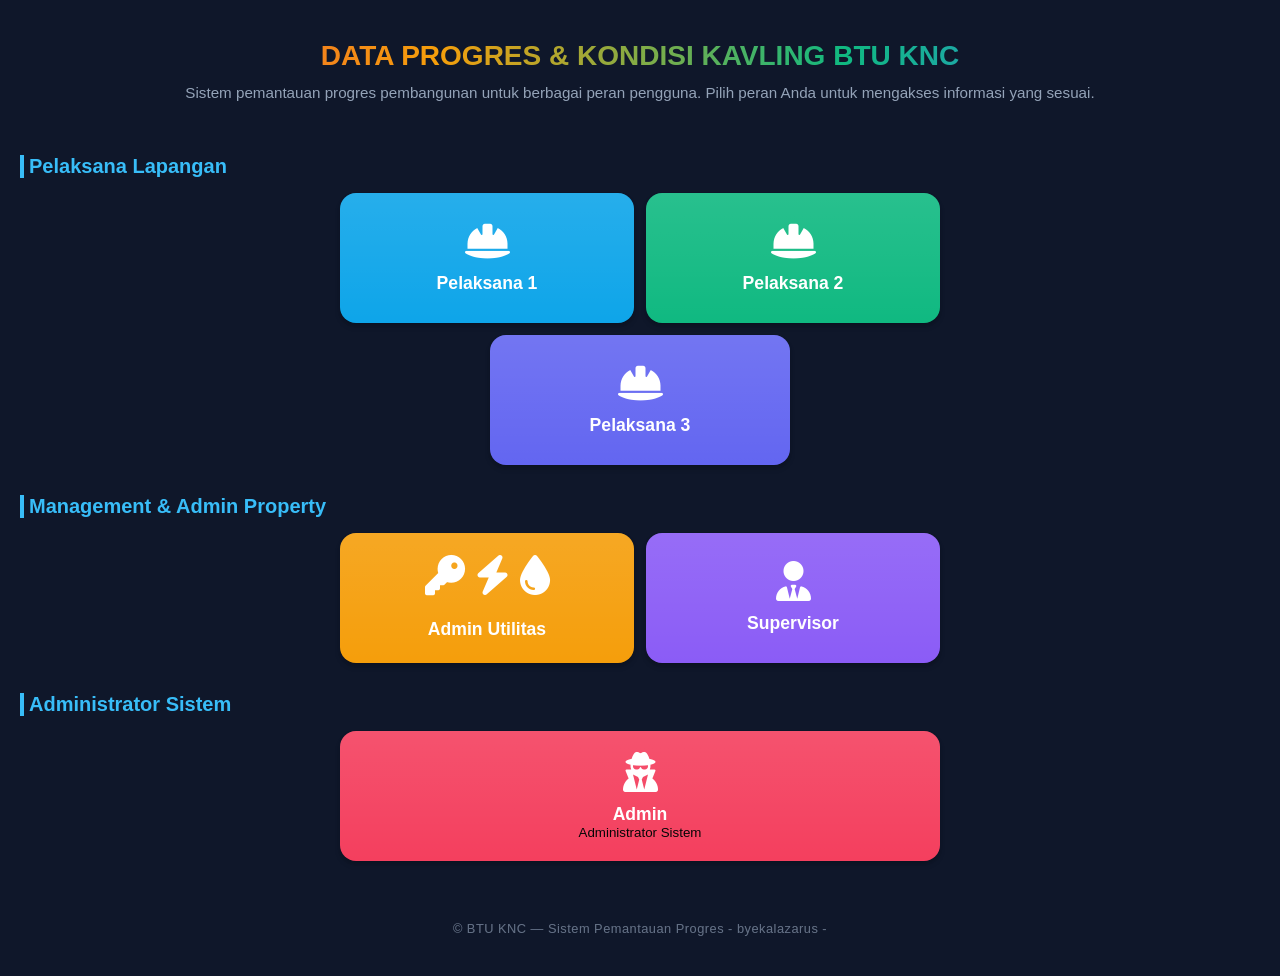
==== index.html @ fd38eb92 "Fix duplicate label for Tanggal HandOver Kunci" ====
<!--  versi 0.5 -->
<!doctype html>
<html lang="id">
  <head>
    <meta charset="UTF-8" />
    <meta name="viewport" content="width=device-width, initial-scale=1.0" />
    <title>DATA PROGRES & KONDISI KAVLING BTU KNC</title>
    <link
      rel="stylesheet"
      href="https://cdnjs.cloudflare.com/ajax/libs/font-awesome/6.4.0/css/all.min.css"
    />
    <link rel="stylesheet" href="style.css" />
    </head>
  <body>
    <div class="container">
      <header>
        <h1>DATA PROGRES & KONDISI KAVLING BTU KNC</h1>
        <p class="subtitle">
          Sistem pemantauan progres pembangunan untuk berbagai peran pengguna.
          Pilih peran Anda untuk mengakses informasi yang sesuai.
        </p>
      </header>

      <!-- Flatpickr CSS & JS -->
      <link
        rel="stylesheet"
        href="https://cdn.jsdelivr.net/npm/flatpickr/dist/flatpickr.min.css"
      />
      <link
        rel="stylesheet"
        type="text/css"
        href="https://npmcdn.com/flatpickr/dist/themes/dark.css"
      />
      <script src="https://cdn.jsdelivr.net/npm/flatpickr"></script>
      <script src="https://npmcdn.com/flatpickr/dist/l10n/id.js"></script>

      <div class="main-content">
        <!-- Section Pelaksana Lapangan -->
        <div class="section-container">
          <h2 class="section-title">Pelaksana Lapangan</h2>
          <div class="role-selector lapangan-set" id="lapanganSelector">
            <button
              class="role-btn user1"
              data-role="user1"
              type="button"
              aria-label="Login sebagai Pelaksana 1"
            >
              <i class="fas fa-hard-hat"></i>
              <h3>Pelaksana 1</h3>
            </button>
            <button
              class="role-btn user2"
              data-role="user2"
              type="button"
              aria-label="Login sebagai Pelaksana 2"
            >
              <i class="fas fa-hard-hat"></i>
              <h3>Pelaksana 2</h3>
            </button>
            <button
              class="role-btn user3"
              data-role="user3"
              type="button"
              aria-label="Login sebagai Pelaksana 3"
            >
              <i class="fas fa-hard-hat"></i>
              <h3>Pelaksana 3</h3>
            </button>
          </div>
        </div>

        <!-- Section Manager & Admin Property -->
        <div class="section-container">
          <h2 class="section-title">Management & Admin Property</h2>
          <div
            class="role-selector manager-handover-set"
            id="managerHandoverSelector"
          >
            <button
              class="role-btn user4"
              data-role="user4"
              type="button"
              aria-label="Login untuk Input Mutasi Kunci"
            >
              <div
                style="
                  display: flex;
                  gap: 10px;
                  font-size: 2rem;
                  margin-bottom: 12px;
                  color: white;
                "
              >
                <i class="fas fa-key"></i>
                <i class="fas fa-bolt"></i>
                <i class="fas fa-tint"></i>
              </div>
              <h3>Admin Utilitas</h3>
            </button>
            <button
              class="role-btn manager"
              data-role="manager"
              type="button"
              aria-label="Login sebagai Supervisor"
            >
              <i class="fas fa-user-tie"></i>
              <h3>Supervisor</h3>
            </button>
          </div>
        </div>

        <!-- Section Admin -->
        <div class="section-container">
          <h2 class="section-title">Administrator Sistem</h2>
          <div class="role-selector admin-set" id="adminSelector">
            <button
              class="role-btn admin"
              data-role="admin"
              type="button"
              aria-label="Login sebagai Admin"
              style="grid-column: span 2"
            >
              <i class="fas fa-user-secret"></i>
              <h3>Admin</h3>
              <span class="badge">Administrator Sistem</span>
            </button>
          </div>
        </div>
      </div>

      <!-- Global Loading Modal -->
      <div id="loadingModal" class="modal" style="display: none">
        <div class="modal-content" style="max-width: 300px; padding: 30px">
          <i
            class="fas fa-spinner fa-spin"
            style="font-size: 3rem; color: #38bdf8; margin-bottom: 20px"
          ></i>
          <h2 style="font-size: 1.25rem">Mohon Tunggu</h2>
          <p id="loadingText">Sedang mengambil data...</p>
        </div>
      </div>

      <!-- Toast Notification Template -->
      <template id="toastTemplate">
        <div class="toast">
          <div class="toast-content">
            <i class="fas"></i>
            <span class="toast-message"></span>
          </div>
        </div>
      </template>

      <!-- Password Modal -->
      <div id="passwordModal" class="modal" style="display: none">
        <div
          class="modal-content"
          role="dialog"
          aria-modal="true"
          aria-labelledby="modalTitle"
        >
          <span class="close-btn" role="button" aria-label="Tutup"
            >&times;</span
          >
          <h2 id="modalTitle">Verifikasi Akses</h2>
          <p>Silakan masukkan password untuk mengakses halaman ini.</p>
          <input
            type="password"
            id="passwordInput"
            placeholder="Masukkan Password"
            aria-label="Password"
            autocomplete="off"
          />
          <div
            id="errorMessage"
            style="color: #f43f5e; margin-bottom: 15px; font-weight: 600"
            aria-live="polite"
          ></div>
          <button id="submitPassword">Masuk</button>
        </div>
      </div>

      <!-- Add Kavling Modal -->
      <div id="addKavlingModal" class="modal" style="display: none">
        <div class="modal-content" style="max-width: 450px">
          <span class="close-btn" id="closeAddKavling">&times;</span>
          <h2 style="margin-bottom: 20px; color: #38bdf8">
            <i class="fas fa-plus-circle"></i> Tambah Kavling Baru
          </h2>

          <div style="text-align: left">
            <!-- Nama Kavling -->
            <div style="margin-bottom: 15px">
              <label
                style="
                  display: block;
                  margin-bottom: 8px;
                  color: #94a3b8;
                  font-weight: 600;
                "
              >
                <i class="fas fa-map-marker-alt"></i> Nama Kavling *
              </label>
              <input
                type="text"
                id="newKavlingName"
                placeholder="Contoh: M5_11, UJ35_20 (nama blok_nomor)"
                style="
                  width: 100%;
                  padding: 14px;
                  border-radius: 10px;
                  background: #0f172a;
                  color: white;
                  border: 2px solid #334155;
                  font-size: 1rem;
                "
                autocomplete="off"
              />
              <div style="margin-top: 5px; font-size: 0.85rem; color: #f59e0b">
                <i class="fas fa-info-circle"></i> Format: Blok_Nomor (Contoh:
                M1_11)
              </div>
            </div>

            <!-- Type Kavling -->
            <div style="margin-bottom: 15px">
              <label
                style="
                  display: block;
                  margin-bottom: 8px;
                  color: #94a3b8;
                  font-weight: 600;
                "
              >
                <i class="fas fa-tag"></i> Type *
              </label>
              <input
                type="text"
                id="newKavlingType"
                placeholder="Contoh: T40 RUBY"
                style="
                  width: 100%;
                  padding: 14px;
                  border-radius: 10px;
                  background: #0f172a;
                  color: white;
                  border: 2px solid #334155;
                  font-size: 1rem;
                "
                autocomplete="off"
              />
            </div>

            <!-- LT dan LB -->
            <div
              style="
                display: grid;
                grid-template-columns: 1fr 1fr;
                gap: 15px;
                margin-bottom: 25px;
              "
            >
              <div>
                <label
                  style="
                    display: block;
                    margin-bottom: 8px;
                    color: #94a3b8;
                    font-weight: 600;
                  "
                >
                  <i class="fas fa-vector-square"></i> Luas Tanah (LT)m²
                </label>
                <div style="display: flex; align-items: center; gap: 8px">
                  <input
                    type="text"
                    id="newKavlingLT"
                    placeholder="72"
                    style="
                      flex: 1;
                      padding: 14px;
                      border-radius: 10px;
                      background: #0f172a;
                      color: white;
                      border: 2px solid #334155;
                      font-size: 1rem;
                    "
                    autocomplete="off"
                  />
                </div>
              </div>

              <div>
                <label
                  style="
                    display: block;
                    margin-bottom: 8px;
                    color: #94a3b8;
                    font-weight: 600;
                  "
                >
                  <i class="fas fa-building"></i> Luas Bangunan (LB)m²
                </label>
                <div style="display: flex; align-items: center; gap: 8px">
                  <input
                    type="text"
                    id="newKavlingLB"
                    placeholder="36"
                    style="
                      flex: 1;
                      padding: 14px;
                      border-radius: 10px;
                      background: #0f172a;
                      color: white;
                      border: 2px solid #334155;
                      font-size: 1rem;
                    "
                    autocomplete="off"
                  />
                </div>
              </div>
            </div>
          </div>

          <!-- Tombol Aksi -->
          <div style="display: flex; gap: 10px; margin-top: 20px">
            <button
              id="submitNewKavling"
              style="
                flex: 3;
                padding: 14px;
                background: linear-gradient(135deg, #10b981, #059669);
                color: white;
                border: none;
                border-radius: 10px;
                font-weight: 700;
                cursor: pointer;
                font-size: 1rem;
              "
            >
              <i class="fas fa-save"></i> Simpan Kavling Baru
            </button>
            <button
              onclick="document.getElementById('addKavlingModal').style.display='none';"
              style="
                flex: 1;
                padding: 14px;
                background: linear-gradient(135deg, #64748b, #475569);
                color: white;
                border: none;
                border-radius: 10px;
                font-weight: 700;
                cursor: pointer;
                font-size: 1rem;
              "
            >
              <i class="fas fa-times"></i> Batal
            </button>
          </div>

          <!-- Catatan -->
          <div
            style="
              margin-top: 20px;
              padding: 15px;
              background: rgba(56, 189, 248, 0.1);
              border-radius: 10px;
              border: 1px solid #38bdf8;
            "
          >
            <div style="display: flex; align-items: flex-start; gap: 10px">
              <i
                class="fas fa-lightbulb"
                style="color: #f59e0b; font-size: 1.2rem; margin-top: 2px"
              ></i>
              <div style="flex: 1">
                <h4
                  style="margin: 0 0 5px 0; color: #f59e0b; font-size: 0.95rem"
                >
                  Informasi:
                </h4>
                <p style="margin: 0; color: #94a3b8; font-size: 0.85rem">
                  Kavling baru akan ditambahkan ke data dengan progress (0%).
                  Anda dapat mengisi progress setelah kavling ditambahkan.
                </p>
              </div>
            </div>
          </div>
        </div>
      </div>

      <!-- Edit Kavling Modal -->
      <div id="editKavlingModal" class="modal" style="display: none">
        <div class="modal-content" style="max-width: 450px">
          <span class="close-btn" id="closeEditKavling">&times;</span>
          <h2 style="margin-bottom: 20px; color: #6366f1">
            <i class="fas fa-edit"></i> Edit Kavling
          </h2>

          <div style="text-align: left">
            <!-- Nama Kavling -->
            <div style="margin-bottom: 15px">
              <label
                style="
                  display: block;
                  margin-bottom: 8px;
                  color: #94a3b8;
                  font-weight: 600;
                "
              >
                <i class="fas fa-map-marker-alt"></i> Nama Kavling *
              </label>
              <input
                type="text"
                id="editKavlingName"
                placeholder="Contoh: M5_11"
                style="
                  width: 100%;
                  padding: 14px;
                  border-radius: 10px;
                  background: #0f172a;
                  color: white;
                  border: 2px solid #334155;
                  font-size: 1rem;
                "
                autocomplete="off"
              />
            </div>

            <!-- Type Kavling -->
            <div style="margin-bottom: 15px">
              <label
                style="
                  display: block;
                  margin-bottom: 8px;
                  color: #94a3b8;
                  font-weight: 600;
                "
              >
                <i class="fas fa-tag"></i> Type *
              </label>
              <input
                type="text"
                id="editKavlingType"
                placeholder="Contoh: T40 RUBY"
                style="
                  width: 100%;
                  padding: 14px;
                  border-radius: 10px;
                  background: #0f172a;
                  color: white;
                  border: 2px solid #334155;
                  font-size: 1rem;
                "
                autocomplete="off"
              />
            </div>

            <!-- LT dan LB -->
            <div
              style="
                display: grid;
                grid-template-columns: 1fr 1fr;
                gap: 15px;
                margin-bottom: 25px;
              "
            >
              <div>
                <label
                  style="
                    display: block;
                    margin-bottom: 8px;
                    color: #94a3b8;
                    font-weight: 600;
                  "
                >
                  <i class="fas fa-vector-square"></i> Luas Tanah (LT)m²
                </label>
                <div style="display: flex; align-items: center; gap: 8px">
                  <input
                    type="text"
                    id="editKavlingLT"
                    placeholder="72"
                    style="
                      flex: 1;
                      padding: 14px;
                      border-radius: 10px;
                      background: #0f172a;
                      color: white;
                      border: 2px solid #334155;
                      font-size: 1rem;
                    "
                    autocomplete="off"
                  />
                </div>
              </div>

              <div>
                <label
                  style="
                    display: block;
                    margin-bottom: 8px;
                    color: #94a3b8;
                    font-weight: 600;
                  "
                >
                  <i class="fas fa-building"></i> Luas Bangunan (LB)m²
                </label>
                <div style="display: flex; align-items: center; gap: 8px">
                  <input
                    type="text"
                    id="editKavlingLB"
                    placeholder="36"
                    style="
                      flex: 1;
                      padding: 14px;
                      border-radius: 10px;
                      background: #0f172a;
                      color: white;
                      border: 2px solid #334155;
                      font-size: 1rem;
                    "
                    autocomplete="off"
                  />
                </div>
              </div>
            </div>
          </div>

          <!-- Tombol Aksi -->
          <div
            style="
              display: flex;
              flex-direction: column;
              gap: 10px;
              margin-top: 20px;
            "
          >
            <div style="display: flex; gap: 10px">
              <button
                id="submitEditKavling"
                class="btn-edit-submit"
                style="
                  flex: 3;
                  padding: 14px;
                  background: linear-gradient(135deg, #6366f1, #4f46e5);
                  color: white;
                  border: none;
                  border-radius: 10px;
                  font-weight: 700;
                  cursor: pointer;
                  font-size: 1rem;
                  transition: all 0.2s ease;
                "
              >
                <i class="fas fa-save"></i> Update Data Kavling
              </button>
              <button
                onclick="document.getElementById('editKavlingModal').style.display='none';"
                class="btn-edit-cancel"
                style="
                  flex: 1;
                  padding: 14px;
                  background: linear-gradient(135deg, #64748b, #475569);
                  color: white;
                  border: none;
                  border-radius: 10px;
                  font-weight: 700;
                  cursor: pointer;
                  font-size: 1rem;
                  transition: all 0.2s ease;
                "
              >
                <i class="fas fa-times"></i> Batal
              </button>
            </div>
            <button
              id="deleteKavlingData"
              class="btn-edit-delete"
              style="
                width: 100%;
                padding: 14px;
                background: linear-gradient(135deg, #f43f5e, #e11d48);
                color: white;
                border: none;
                border-radius: 10px;
                font-weight: 700;
                cursor: pointer;
                font-size: 1rem;
                transition: all 0.2s ease;
              "
            >
              <i class="fas fa-trash-alt"></i> Hapus Data Kavling
            </button>
          </div>
        </div>
      </div>

      <!-- ============================== PAGES ============================== -->

      <!-- PAGE: user1 -->
      <div class="page-content user1-page" id="user1Page" aria-hidden="true">
        <div class="page-header">
          <div class="page-title">
            <i class="fas fa-hard-hat"></i>
            <h2 id="user1Title">Dashboard Pelaksana 1</h2>
          </div>
          <div class="dashboard-buttons-grid">
            <button class="logout-btn combined-btn" type="button">
              <i class="fas fa-sign-out-alt"></i> Kembali ke Menu Awal & Logout
            </button>
            <button class="btn-edit-kavling" type="button">
              <i class="fas fa-edit"></i> Edit Kavling
            </button>
            <button class="btn-add-kavling" type="button">
              <i class="fas fa-plus-circle"></i> Tambah Kavling
            </button>
            <button class="sync-btn combined-btn" type="button">
              <i class="fas fa-sync-alt"></i> Sinkronkan Data
            </button>
          </div>
        </div>

        <div class="page-layout">
          <div class="sidebar-kavling">
            <div class="search-section">
              <div class="search-box">
                <div class="custom-search-container">
                  <input
                    type="text"
                    id="searchKavlingUser1Input"
                    class="search-input-custom"
                    placeholder="Cari Kavling..."
                    autocomplete="off"
                  />
                  <div
                    id="searchKavlingUser1List"
                    class="custom-dropdown-list"
                    style="display: none"
                  ></div>
                  <select id="searchKavlingUser1" style="display: none">
                    <option value="">-- Pilih Kavling --</option>
                  </select>
                </div>
              </div>

              <div class="kavling-info-display" id="kavlingInfoUser1">
                <div class="info-item">
                  <span class="info-label">Blok/Kavling:</span>
                  <span class="info-value val-name">-</span>
                </div>
                <div class="info-item">
                  <span class="info-label">Type:</span>
                  <span class="info-value val-type">-</span>
                </div>
                <div class="info-item">
                  <span class="info-label">Luas Tanah (LT):</span>
                  <span class="info-value val-lt">-</span>
                </div>
                <div class="info-item">
                  <span class="info-label">Luas Bangunan (LB):</span>
                  <span class="info-value val-lb">-</span>
              </div>
                <div class="info-item">
                  <span class="info-label">>Tanggal HandOver Kunci ke User::</span>
                  <span class="info-value val-HOuser">-</span>
              </div>
                <div class="info-item">
                  <span class="info-label">Tanggal HandOver Kunci ke User:</span>
                  <span class="info-value hoDateText">-</span>
                </div>
              </div>
            </div>
          </div>

          <div class="page-body">
            <div class="overall-rekap">
              <div class="rekap-header">
                <h3>Keseluruhan Progres Proyek</h3>
                <span class="total-percent" aria-live="polite">0%</span>
              </div>
              <div class="progress-bar main">
                <div class="progress-fill total-bar" style="width: 0%"></div>
              </div>
            </div>

            <!-- Pelaksana Tabs -->
            <div class="admin-tabs pelaksana-tabs">
              <button class="admin-tab-btn active" data-tab="user1-tahap1">
                <i class="fas fa-layer-group"></i> Tahap 1
              </button>
              <button class="admin-tab-btn" data-tab="user1-tahap2">
                <i class="fas fa-layer-group"></i> Tahap 2
              </button>
              <button class="admin-tab-btn" data-tab="user1-tahap3">
                <i class="fas fa-layer-group"></i> Tahap 3
              </button>
              <button class="admin-tab-btn" data-tab="user1-tahap4">
                <i class="fas fa-layer-group"></i> Tahap 4
              </button>
              <button class="admin-tab-btn" data-tab="user1-kondisi_saat_ini">
                <i class="fas fa-tools"></i> Kondisi Unit Saat Ini
              </button>
            </div>

            <div class="tab-content pelaksana-tab-content">
              <!-- TAHAP 1 - USER 1 -->
              <div id="tab-user1-tahap1" class="tab-content-item active">
                <div class="progress-section detailed" data-tahap="1">
                  <div class="section-header-flex">
                    <h3>Tahap 1: Progres Kerja Struktur Awal</h3>
                    <span class="sub-percent">0%</span>
                  </div>
                  <div class="progress-bar">
                    <div class="progress-fill tahap1" style="width: 0%"></div>
                  </div>
                  <div class="sub-tasks-grid">
                    
                    <!-- LAND CLEARING dengan pilihan 50%, 90%, 100% -->
                    <div class="task-item-standalone progress-choice">
                      <span class="item-title">LAND CLEARING</span>
                      <div class="progress-buttons">
                        <button type="button" class="progress-btn" data-task="LAND CLEARING" data-value="50%">50%</button>
                        <div class="progress-divider">|</div>
                        <button type="button" class="progress-btn" data-task="LAND CLEARING" data-value="90%">90%</button>
                        <div class="progress-divider">|</div>
                        <button type="button" class="progress-btn" data-task="LAND CLEARING" data-value="100%">100%</button>
                      </div>
                      <input
                        type="hidden"
                        name="land-clearing-progress"
                        value=""
                        class="sub-task"
                        data-weight="1"
                        data-task="LAND CLEARING"
                        id="landClearingInputUser1"
                      />
                    </div>

                    <!-- PONDASI dengan pilihan 50%, 90%, 100% -->
                    <div class="task-item-standalone progress-choice">
                      <span class="item-title">PONDASI</span>
                      <div class="progress-buttons">
                        <button type="button" class="progress-btn" data-task="PONDASI" data-value="50%">50%</button>
                        <div class="progress-divider">|</div>
                        <button type="button" class="progress-btn" data-task="PONDASI" data-value="90%">90%</button>
                        <div class="progress-divider">|</div>
                        <button type="button" class="progress-btn" data-task="PONDASI" data-value="100%">100%</button>
                      </div>
                      <input
                        type="hidden"
                        name="pondasi-progress"
                        value=""
                        class="sub-task"
                        data-weight="1"
                        data-task="PONDASI"
                        id="pondasiInputUser1"
                      />
                    </div>

                    <!-- SLOOF dengan pilihan 50%, 90%, 100% -->
                    <div class="task-item-standalone progress-choice">
                      <span class="item-title">SLOOF</span>
                      <div class="progress-buttons">
                        <button type="button" class="progress-btn" data-task="SLOOF" data-value="50%">50%</button>
                        <div class="progress-divider">|</div>
                        <button type="button" class="progress-btn" data-task="SLOOF" data-value="90%">90%</button>
                        <div class="progress-divider">|</div>
                        <button type="button" class="progress-btn" data-task="SLOOF" data-value="100%">100%</button>
                      </div>
                      <input
                        type="hidden"
                        name="sloof-progress"
                        value=""
                        class="sub-task"
                        data-weight="1"
                        data-task="SLOOF"
                        id="sloofInputUser1"
                      />
                    </div>

                    <!-- PASANG DINDING S/D CANOPY -->
                    <div class="task-item-standalone progress-choice">
                      <span class="item-title">PASANG DINDING SAMPAI DENGAN CANOPY</span>
                      <div class="progress-buttons">
                        <button type="button" class="progress-btn" data-task="PAS.DDG S/D2 CANOPY" data-value="50%">50%</button>
                        <div class="progress-divider">|</div>
                        <button type="button" class="progress-btn" data-task="PAS.DDG S/D2 CANOPY" data-value="90%">90%</button>
                        <div class="progress-divider">|</div>
                        <button type="button" class="progress-btn" data-task="PAS.DDG S/D2 CANOPY" data-value="100%">100%</button>
                      </div>
                      <input
                        type="hidden"
                        value=""
                        class="sub-task"
                        data-weight="1"
                        data-task="PAS.DDG S/D2 CANOPY"
                        id="pasDdgCanopyInputUser1"
                      />
                    </div>

                    <!-- PASANG DINDING S/D RING BALK -->
                    <div class="task-item-standalone progress-choice">
                      <span class="item-title">PASANG DINDING SAMPAI DENGAN RING BALK</span>
                      <div class="progress-buttons">
                        <button type="button" class="progress-btn" data-task="PAS.DDG S/D RING BLK" data-value="50%">50%</button>
                        <div class="progress-divider">|</div>
                        <button type="button" class="progress-btn" data-task="PAS.DDG S/D RING BLK" data-value="90%">90%</button>
                        <div class="progress-divider">|</div>
                        <button type="button" class="progress-btn" data-task="PAS.DDG S/D RING BLK" data-value="100%">100%</button>
                      </div>
                      <input
                        type="hidden"
                        value=""
                        class="sub-task"
                        data-weight="1"
                        data-task="PAS.DDG S/D RING BLK"
                        id="pasDdgRingBlkInputUser1"
                      />
                    </div>

                    <!-- CONDUIT+INBOW DOOS -->
                    <div class="task-item-standalone progress-choice">
                      <span class="item-title">CONDUIT+INBOW DOOS</span>
                      <div class="progress-buttons">
                        <button type="button" class="progress-btn" data-task="CONDUIT+INBOW DOOS" data-value="50%">50%</button>
                        <div class="progress-divider">|</div>
                        <button type="button" class="progress-btn" data-task="CONDUIT+INBOW DOOS" data-value="90%">90%</button>
                        <div class="progress-divider">|</div>
                        <button type="button" class="progress-btn" data-task="CONDUIT+INBOW DOOS" data-value="100%">100%</button>
                      </div>
                      <input
                        type="hidden"
                        value=""
                        class="sub-task"
                        data-weight="1"
                        data-task="CONDUIT+INBOW DOOS"
                        id="conduitInputUser1"
                      />
                    </div>

                    <!-- PIPA AIR KOTOR -->
                    <div class="task-item-standalone progress-choice">
                      <span class="item-title">PIPA AIR KOTOR</span>
                      <div class="progress-buttons">
                        <button type="button" class="progress-btn" data-task="PIPA AIR KOTOR" data-value="50%">50%</button>
                        <div class="progress-divider">|</div>
                        <button type="button" class="progress-btn" data-task="PIPA AIR KOTOR" data-value="90%">90%</button>
                        <div class="progress-divider">|</div>
                        <button type="button" class="progress-btn" data-task="PIPA AIR KOTOR" data-value="100%">100%</button>
                      </div>
                      <input
                        type="hidden"
                        value=""
                        class="sub-task"
                        data-weight="1"
                        data-task="PIPA AIR KOTOR"
                        id="pipaAirKotorInputUser1"
                      />
                    </div>

                    <!-- PIPA AIR BERSIH -->
                    <div class="task-item-standalone progress-choice">
                      <span class="item-title">PIPA AIR BERSIH</span>
                      <div class="progress-buttons">
                        <button type="button" class="progress-btn" data-task="PIPA AIR BERSIH" data-value="50%">50%</button>
                        <div class="progress-divider">|</div>
                        <button type="button" class="progress-btn" data-task="PIPA AIR BERSIH" data-value="90%">90%</button>
                        <div class="progress-divider">|</div>
                        <button type="button" class="progress-btn" data-task="PIPA AIR BERSIH" data-value="100%">100%</button>
                      </div>
                      <input
                        type="hidden"
                        value=""
                        class="sub-task"
                        data-weight="1"
                        data-task="PIPA AIR BERSIH"
                        id="pipaAirBersihInputUser1"
                      />
                    </div>

                    <!-- SISTEM PEMBUANGAN (pilihan Biotank/Ipal/Septictank) -->
                    <div class="task-item-standalone waste-system">
                      <span class="item-title">SISTEM PEMBUANGAN</span>
                      <div class="dual-state-buttons">
                        <button
                          type="button"
                          class="state-btn system-btn"
                          data-state="biotank"
                          data-active="false"
                        >
                          Biotank
                        </button>
                        <div class="vertical-divider">|</div>
                        <button
                          type="button"
                          class="state-btn system-btn"
                          data-state="ipal"
                          data-active="false"
                        >
                          Ipal
                        </button>
                        <div class="vertical-divider">|</div>
                        <button
                          type="button"
                          class="state-btn system-btn"
                          data-state="septictank"
                          data-active="false"
                        >
                          Septictank
                        </button>
                      </div>
                      <input
                        type="hidden"
                        name="waste-system"
                        value=""
                        class="sub-task"
                        data-weight="1"
                        data-task="SISTEM PEMBUANGAN"
                        id="wasteSystemInputUser1"
                      />
                    </div>

                    <!-- PLESTER -->
                    <div class="task-item-standalone progress-choice">
                      <span class="item-title">PLESTER</span>
                      <div class="progress-buttons">
                        <button type="button" class="progress-btn" data-task="PLESTER" data-value="50%">50%</button>
                        <div class="progress-divider">|</div>
                        <button type="button" class="progress-btn" data-task="PLESTER" data-value="90%">90%</button>
                        <div class="progress-divider">|</div>
                        <button type="button" class="progress-btn" data-task="PLESTER" data-value="100%">100%</button>
                      </div>
                      <input
                        type="hidden"
                        value=""
                        class="sub-task"
                        data-weight="1"
                        data-task="PLESTER"
                        id="plesterInputUser1"
                      />
                    </div>

                    <!-- ACIAN & BENANGAN -->
                    <div class="task-item-standalone progress-choice">
                      <span class="item-title">ACIAN & BENANGAN</span>
                      <div class="progress-buttons">
                        <button type="button" class="progress-btn" data-task="ACIAN & BENANGAN" data-value="50%">50%</button>
                        <div class="progress-divider">|</div>
                        <button type="button" class="progress-btn" data-task="ACIAN & BENANGAN" data-value="90%">90%</button>
                        <div class="progress-divider">|</div>
                        <button type="button" class="progress-btn" data-task="ACIAN & BENANGAN" data-value="100%">100%</button>
                      </div>
                      <input
                        type="hidden"
                        value=""
                        class="sub-task"
                        data-weight="1"
                        data-task="ACIAN & BENANGAN"
                        id="acianBenInputUser1"
                      />
                    </div>

                    <!-- COR MEJA DAPUR (pilihan Dengan/Tanpa) -->
                    <div class="task-item-standalone table-kitchen">
                      <span class="item-title">COR MEJA DAPUR</span>
                      <div class="dual-state-buttons">
                        <button
                          type="button"
                          class="state-btn table-btn"
                          data-state="include"
                          data-active="false"
                        >
                          Dengan COR MEJA DAPUR
                        </button>
                        <div class="vertical-divider">|</div>
                        <button
                          type="button"
                          class="state-btn table-btn"
                          data-state="exclude"
                          data-active="false"
                        >
                          Tanpa COR MEJA DAPUR
                        </button>
                      </div>
                      <input
                        type="hidden"
                        name="table-kitchen"
                        value=""
                        class="sub-task"
                        data-weight="1"
                        data-task="COR MEJA DAPUR"
                        id="tableKitchenInputUser1"
                      />
                    </div>

                  </div>
                  <button class="btn-save-section" type="button" data-tahap="1">
                    <i class="fas fa-save"></i> Simpan Tahap 1
                  </button>
                </div>
              </div>

           <!-- TAHAP 2 - USER 1 -->
              <div id="tab-user1-tahap2" class="tab-content-item">
                <div class="progress-section detailed" data-tahap="2">
                  <div class="section-header-flex">
                    <h3>Tahap 2: Progres Kerja Atap, Dinding & Lantai</h3>
                    <span class="sub-percent">0%</span>
                  </div>
                  <div class="progress-bar">
                    <div class="progress-fill tahap2" style="width: 0%"></div>
                  </div>
                  <div class="sub-tasks-grid">
                    
                    <!-- RANGKA ATAP -->
                    <div class="task-item-standalone progress-choice">
                      <span class="item-title">RANGKA ATAP</span>
                      <div class="progress-buttons">
                        <button type="button" class="progress-btn" data-task="RANGKA ATAP" data-value="50%">50%</button>
                        <div class="progress-divider">|</div>
                        <button type="button" class="progress-btn" data-task="RANGKA ATAP" data-value="90%">90%</button>
                        <div class="progress-divider">|</div>
                        <button type="button" class="progress-btn" data-task="RANGKA ATAP" data-value="100%">100%</button>
                      </div>
                      <input type="hidden" value="" class="sub-task" data-weight="1" data-task="RANGKA ATAP" id="rangkaAtapInputUser1" />
                    </div>

                    <!-- GENTENG -->
                    <div class="task-item-standalone progress-choice">
                      <span class="item-title">GENTENG</span>
                      <div class="progress-buttons">
                        <button type="button" class="progress-btn" data-task="GENTENG" data-value="50%">50%</button>
                        <div class="progress-divider">|</div>
                        <button type="button" class="progress-btn" data-task="GENTENG" data-value="90%">90%</button>
                        <div class="progress-divider">|</div>
                        <button type="button" class="progress-btn" data-task="GENTENG" data-value="100%">100%</button>
                      </div>
                      <input type="hidden" value="" class="sub-task" data-weight="1" data-task="GENTENG" id="gentengInputUser1" />
                    </div>

                    <!-- PLAFOND -->
                    <div class="task-item-standalone progress-choice">
                      <span class="item-title">PLAFOND</span>
                      <div class="progress-buttons">
                        <button type="button" class="progress-btn" data-task="PLAFOND" data-value="50%">50%</button>
                        <div class="progress-divider">|</div>
                        <button type="button" class="progress-btn" data-task="PLAFOND" data-value="90%">90%</button>
                        <div class="progress-divider">|</div>
                        <button type="button" class="progress-btn" data-task="PLAFOND" data-value="100%">100%</button>
                      </div>
                      <input type="hidden" value="" class="sub-task" data-weight="1" data-task="PLAFOND" id="plafondInputUser1" />
                    </div>

                    <!-- KERAMIK DINDING (pilihan Dengan/Tanpa) -->
                    <div class="task-item-standalone bathroom-tiles">
                      <span class="item-title">KERAMIK DINDING TOILET & DAPUR</span>
                      <div class="dual-state-buttons">
                        <button type="button" class="state-btn tiles-btn" data-state="include" data-active="false">Dengan Keramik Dinding</button>
                        <div class="vertical-divider">|</div>
                        <button type="button" class="state-btn tiles-btn" data-state="exclude" data-active="false">Tanpa Keramik Dinding</button>
                      </div>
                      <input type="hidden" name="bathroom-tiles" value="" class="sub-task" data-weight="1" data-task="KERAMIK DINDING TOILET & DAPUR" id="bathroomTilesInputUser1" />
                    </div>

                    <!-- INSTALASI LISTRIK -->
                    <div class="task-item-standalone progress-choice">
                      <span class="item-title">INSTALASI LISTRIK</span>
                      <div class="progress-buttons">
                        <button type="button" class="progress-btn" data-task="INSTALASI LISTRIK" data-value="50%">50%</button>
                        <div class="progress-divider">|</div>
                        <button type="button" class="progress-btn" data-task="INSTALASI LISTRIK" data-value="90%">90%</button>
                        <div class="progress-divider">|</div>
                        <button type="button" class="progress-btn" data-task="INSTALASI LISTRIK" data-value="100%">100%</button>
                      </div>
                      <input type="hidden" value="" class="sub-task" data-weight="1" data-task="INSTALASI LISTRIK" id="instalasiListrikInputUser1" />
                    </div>

                    <!-- KERAMIK LANTAI -->
                    <div class="task-item-standalone progress-choice">
                      <span class="item-title">KERAMIK LANTAI</span>
                      <div class="progress-buttons">
                        <button type="button" class="progress-btn" data-task="KERAMIK LANTAI" data-value="50%">50%</button>
                        <div class="progress-divider">|</div>
                        <button type="button" class="progress-btn" data-task="KERAMIK LANTAI" data-value="90%">90%</button>
                        <div class="progress-divider">|</div>
                        <button type="button" class="progress-btn" data-task="KERAMIK LANTAI" data-value="100%">100%</button>
                      </div>
                      <input type="hidden" value="" class="sub-task" data-weight="1" data-task="KERAMIK LANTAI" id="keramikLantaiInputUser1" />
                    </div>

                  </div>
                  <button class="btn-save-section" type="button" data-tahap="2">
                    <i class="fas fa-save"></i> Simpan Tahap 2
                  </button>
                </div>
              </div>

              <!-- TAHAP 3 - USER 1 -->
              <div id="tab-user1-tahap3" class="tab-content-item">
                <div class="progress-section detailed" data-tahap="3">
                  <div class="section-header-flex">
                    <h3>Tahap 3: Progres Kerja Pemasangan Fasilitas</h3>
                    <span class="sub-percent">0%</span>
                  </div>
                  <div class="progress-bar">
                    <div class="progress-fill tahap3" style="width: 0%"></div>
                  </div>
                  <div class="sub-tasks-grid">
                    
                    <!-- KUSEN PINTU & JENDELA -->
                    <div class="task-item-standalone progress-choice">
                      <span class="item-title">KUSEN PINTU & JENDELA</span>
                      <div class="progress-buttons">
                        <button type="button" class="progress-btn" data-task="KUSEN PINTU & JENDELA" data-value="50%">50%</button>
                        <div class="progress-divider">|</div>
                        <button type="button" class="progress-btn" data-task="KUSEN PINTU & JENDELA" data-value="90%">90%</button>
                        <div class="progress-divider">|</div>
                        <button type="button" class="progress-btn" data-task="KUSEN PINTU & JENDELA" data-value="100%">100%</button>
                      </div>
                      <input type="hidden" value="" class="sub-task" data-weight="1" data-task="KUSEN PINTU & JENDELA" />
                    </div>

                    <!-- DAUN PINTU & JENDELA -->
                    <div class="task-item-standalone progress-choice">
                      <span class="item-title">DAUN PINTU & JENDELA</span>
                      <div class="progress-buttons">
                        <button type="button" class="progress-btn" data-task="DAUN PINTU & JENDELA" data-value="50%">50%</button>
                        <div class="progress-divider">|</div>
                        <button type="button" class="progress-btn" data-task="DAUN PINTU & JENDELA" data-value="90%">90%</button>
                        <div class="progress-divider">|</div>
                        <button type="button" class="progress-btn" data-task="DAUN PINTU & JENDELA" data-value="100%">100%</button>
                      </div>
                      <input type="hidden" value="" class="sub-task" data-weight="1" data-task="DAUN PINTU & JENDELA" />
                    </div>

                    <!-- CAT DASAR + LAPIS AWAL -->
                    <div class="task-item-standalone progress-choice">
                      <span class="item-title">CAT DASAR + LAPIS AWAL</span>
                      <div class="progress-buttons">
                        <button type="button" class="progress-btn" data-task="CAT DASAR + LAPIS AWAL" data-value="50%">50%</button>
                        <div class="progress-divider">|</div>
                        <button type="button" class="progress-btn" data-task="CAT DASAR + LAPIS AWAL" data-value="90%">90%</button>
                        <div class="progress-divider">|</div>
                        <button type="button" class="progress-btn" data-task="CAT DASAR + LAPIS AWAL" data-value="100%">100%</button>
                      </div>
                      <input type="hidden" value="" class="sub-task" data-weight="1" data-task="CAT DASAR + LAPIS AWAL" />
                    </div>

                    <!-- FITTING LAMPU -->
                    <div class="task-item-standalone progress-choice">
                      <span class="item-title">FITTING LAMPU</span>
                      <div class="progress-buttons">
                        <button type="button" class="progress-btn" data-task="FITTING LAMPU" data-value="50%">50%</button>
                        <div class="progress-divider">|</div>
                        <button type="button" class="progress-btn" data-task="FITTING LAMPU" data-value="90%">90%</button>
                        <div class="progress-divider">|</div>
                        <button type="button" class="progress-btn" data-task="FITTING LAMPU" data-value="100%">100%</button>
                      </div>
                      <input type="hidden" value="" class="sub-task" data-weight="1" data-task="FITTING LAMPU" />
                    </div>

                    <!-- FIXTURE & SANITER -->
                    <div class="task-item-standalone progress-choice">
                      <span class="item-title">FIXTURE & SANITER</span>
                      <div class="progress-buttons">
                        <button type="button" class="progress-btn" data-task="FIXTURE & SANITER" data-value="50%">50%</button>
                        <div class="progress-divider">|</div>
                        <button type="button" class="progress-btn" data-task="FIXTURE & SANITER" data-value="90%">90%</button>
                        <div class="progress-divider">|</div>
                        <button type="button" class="progress-btn" data-task="FIXTURE & SANITER" data-value="100%">100%</button>
                      </div>
                      <input type="hidden" value="" class="sub-task" data-weight="1" data-task="FIXTURE & SANITER" />
                    </div>

                    <!-- CAT FINISH INTERIOR -->
                    <div class="task-item-standalone progress-choice">
                      <span class="item-title">CAT FINISH INTERIOR</span>
                      <div class="progress-buttons">
                        <button type="button" class="progress-btn" data-task="CAT FINISH INTERIOR" data-value="50%">50%</button>
                        <div class="progress-divider">|</div>
                        <button type="button" class="progress-btn" data-task="CAT FINISH INTERIOR" data-value="90%">90%</button>
                        <div class="progress-divider">|</div>
                        <button type="button" class="progress-btn" data-task="CAT FINISH INTERIOR" data-value="100%">100%</button>
                      </div>
                      <input type="hidden" value="" class="sub-task" data-weight="1" data-task="CAT FINISH INTERIOR" />
                    </div>

                    <!-- CAT FINISH EXTERIOR -->
                    <div class="task-item-standalone progress-choice">
                      <span class="item-title">CAT FINISH EXTERIOR</span>
                      <div class="progress-buttons">
                        <button type="button" class="progress-btn" data-task="CAT FINISH EXTERIOR" data-value="50%">50%</button>
                        <div class="progress-divider">|</div>
                        <button type="button" class="progress-btn" data-task="CAT FINISH EXTERIOR" data-value="90%">90%</button>
                        <div class="progress-divider">|</div>
                        <button type="button" class="progress-btn" data-task="CAT FINISH EXTERIOR" data-value="100%">100%</button>
                      </div>
                      <input type="hidden" value="" class="sub-task" data-weight="1" data-task="CAT FINISH EXTERIOR" />
                    </div>

                    <!-- BAK KONTROL & BATAS CARPORT -->
                    <div class="task-item-standalone progress-choice">
                      <span class="item-title">BAK KONTROL & BATAS CARPORT</span>
                      <div class="progress-buttons">
                        <button type="button" class="progress-btn" data-task="BAK KONTROL & BATAS CARPORT" data-value="50%">50%</button>
                        <div class="progress-divider">|</div>
                        <button type="button" class="progress-btn" data-task="BAK KONTROL & BATAS CARPORT" data-value="90%">90%</button>
                        <div class="progress-divider">|</div>
                        <button type="button" class="progress-btn" data-task="BAK KONTROL & BATAS CARPORT" data-value="100%">100%</button>
                      </div>
                      <input type="hidden" value="" class="sub-task" data-weight="1" data-task="BAK KONTROL & BATAS CARPORT" />
                    </div>

                    <!-- PAVING HALAMAN / CARPOT -->
                    <div class="task-item-standalone progress-choice">
                      <span class="item-title">PAVING HALAMAN / Carpot</span>
                      <div class="progress-buttons">
                        <button type="button" class="progress-btn" data-task="PAVING HALAMAN" data-value="50%">50%</button>
                        <div class="progress-divider">|</div>
                        <button type="button" class="progress-btn" data-task="PAVING HALAMAN" data-value="90%">90%</button>
                        <div class="progress-divider">|</div>
                        <button type="button" class="progress-btn" data-task="PAVING HALAMAN" data-value="100%">100%</button>
                      </div>
                      <input type="hidden" value="" class="sub-task" data-weight="1" data-task="PAVING HALAMAN" />
                    </div>

                    <!-- METERAN LISTRIK -->
                    <div class="task-item-standalone progress-choice">
                      <span class="item-title">Meteran Listrik</span>
                      <div class="progress-buttons">
                        <button type="button" class="progress-btn" data-task="METERAN LISTRIK" data-value="50%">50%</button>
                        <div class="progress-divider">|</div>
                        <button type="button" class="progress-btn" data-task="METERAN LISTRIK" data-value="90%">90%</button>
                        <div class="progress-divider">|</div>
                        <button type="button" class="progress-btn" data-task="METERAN LISTRIK" data-value="100%">100%</button>
                      </div>
                      <input type="hidden" value="" class="sub-task" data-weight="1" data-task="METERAN LISTRIK" />
                    </div>

                    <!-- METERAN PDAM -->
                    <div class="task-item-standalone progress-choice">
                      <span class="item-title">Meteran PDAM</span>
                      <div class="progress-buttons">
                        <button type="button" class="progress-btn" data-task="METERAN AIR" data-value="50%">50%</button>
                        <div class="progress-divider">|</div>
                        <button type="button" class="progress-btn" data-task="METERAN AIR" data-value="90%">90%</button>
                        <div class="progress-divider">|</div>
                        <button type="button" class="progress-btn" data-task="METERAN AIR" data-value="100%">100%</button>
                      </div>
                      <input type="hidden" value="" class="sub-task" data-weight="1" data-task="METERAN AIR" />
                    </div>

                    <!-- KONEKTING PIPA AIR BERSIH -->
                    <div class="task-item-standalone progress-choice">
                      <span class="item-title">Konekting Pipa Air Bersih</span>
                      <div class="progress-buttons">
                        <button type="button" class="progress-btn" data-task="Konekting Air Bersih" data-value="50%">50%</button>
                        <div class="progress-divider">|</div>
                        <button type="button" class="progress-btn" data-task="Konekting Air Bersih" data-value="90%">90%</button>
                        <div class="progress-divider">|</div>
                        <button type="button" class="progress-btn" data-task="Konekting Air Bersih" data-value="100%">100%</button>
                      </div>
                      <input type="hidden" value="" class="sub-task" data-weight="1" data-task="Konekting Air Bersih" />
                    </div>

                  </div>
                  <button class="btn-save-section" type="button" data-tahap="3">
                    <i class="fas fa-save"></i> Simpan Tahap 3
                  </button>
                </div>
              </div>


            <!-- TAHAP 4 - USER 1 -->
              <div id="tab-user1-tahap4" class="tab-content-item">
                <div class="progress-section detailed" data-tahap="4">
                  <div class="section-header-flex">
                    <h3>Tahap 4: Progres Kerja Penyelesaian Akhir</h3>
                    <span class="sub-percent">0%</span>
                  </div>
                  <div class="progress-bar">
                    <div class="progress-fill tahap4" style="width: 0%"></div>
                  </div>
                  <div class="sub-tasks-grid">
                    
                    <!-- KONEKTING PIPA AIR KOTOR -->
                    <div class="task-item-standalone progress-choice">
                      <span class="item-title">Konekting Pipa Air Kotor</span>
                      <div class="progress-buttons">
                        <button type="button" class="progress-btn" data-task="Konekting Air Kotor" data-value="50%">50%</button>
                        <div class="progress-divider">|</div>
                        <button type="button" class="progress-btn" data-task="Konekting Air Kotor" data-value="90%">90%</button>
                        <div class="progress-divider">|</div>
                        <button type="button" class="progress-btn" data-task="Konekting Air Kotor" data-value="100%">100%</button>
                      </div>
                      <input type="hidden" value="" class="sub-task" data-weight="1" data-task="Konekting Air Kotor" />
                    </div>

                    <!-- GORONG-GORONG -->
                    <div class="task-item-standalone progress-choice">
                      <span class="item-title">Gorong-Gorong</span>
                      <div class="progress-buttons">
                        <button type="button" class="progress-btn" data-task="Gorong-gorong" data-value="50%">50%</button>
                        <div class="progress-divider">|</div>
                        <button type="button" class="progress-btn" data-task="Gorong-gorong" data-value="90%">90%</button>
                        <div class="progress-divider">|</div>
                        <button type="button" class="progress-btn" data-task="Gorong-gorong" data-value="100%">100%</button>
                      </div>
                      <input type="hidden" value="" class="sub-task" data-weight="1" data-task="Gorong-gorong" />
                    </div>

                    <!-- AKSES JALAN -->
                    <div class="task-item-standalone progress-choice">
                      <span class="item-title">Akses Jalan</span>
                      <div class="progress-buttons">
                        <button type="button" class="progress-btn" data-task="Akses Jalan" data-value="50%">50%</button>
                        <div class="progress-divider">|</div>
                        <button type="button" class="progress-btn" data-task="Akses Jalan" data-value="90%">90%</button>
                        <div class="progress-divider">|</div>
                        <button type="button" class="progress-btn" data-task="Akses Jalan" data-value="100%">100%</button>
                      </div>
                      <input type="hidden" value="" class="sub-task" data-weight="1" data-task="Akses Jalan" />
                    </div>

                    <!-- GENERAL CLEANING -->
                    <div class="task-item-standalone progress-choice">
                      <span class="item-title">GENERAL CLEANING</span>
                      <div class="progress-buttons">
                        <button type="button" class="progress-btn" data-task="GENERAL CLEANING" data-value="50%">50%</button>
                        <div class="progress-divider">|</div>
                        <button type="button" class="progress-btn" data-task="GENERAL CLEANING" data-value="90%">90%</button>
                        <div class="progress-divider">|</div>
                        <button type="button" class="progress-btn" data-task="GENERAL CLEANING" data-value="100%">100%</button>
                      </div>
                      <input type="hidden" value="" class="sub-task" data-weight="1" data-task="GENERAL CLEANING" />
                    </div>

                  </div>

                  <!-- Catatan Keterangan -->
                  <div style="margin-top: 20px;">
                    <label style="display: block; margin-bottom: 8px; color: #94a3b8; font-weight: 600;">
                      <i class="fas fa-sticky-note"></i> Keterangan
                    </label>
                    <textarea
                      id="keteranganTahap4User1"
                      style="width: 100%; height: 100px; padding: 12px; border-radius: 10px; background: #0f172a; color: white; border: 2px solid #334155; font-size: 1rem; resize: vertical;"
                      placeholder="Masukkan keterangan tambahan di sini..."
                    ></textarea>
                  </div>

                  <!-- Info Pengembalian Kunci -->
                  <div style="margin-top: 20px; padding: 15px; background: rgba(56, 189, 248, 0.1); border-radius: 10px; border: 1px solid rgba(56, 189, 248, 0.3);">
                    <h4 style="margin-bottom: 12px; color: #38bdf8;">
                      <i class="fas fa-key"></i> Pengembalian Kunci Setelah Pembangunan
                    </h4>
                    
                    <div style="margin-bottom: 15px;">
                      <label style="display: block; margin-bottom: 8px; color: #94a3b8; font-weight: 600;">
                        Diberikan Kepada Siapa?
                      </label>
                      <input
                        type="text"
                        id="keyReturnRecipientUser1"
                        placeholder="Nama penerima kunci"
                        style="width: 100%; padding: 12px; border-radius: 10px; background: #0f172a; color: white; border: 2px solid #334155; font-size: 1rem;"
                      />
                    </div>

                    <div>
                      <label style="display: block; margin-bottom: 8px; color: #94a3b8; font-weight: 600;">
                        Tanggal Pengembalian Kunci
                      </label>
                      <input
                        type="date"
                        id="keyReturnDateUser1"
                        style="width: 100%; padding: 12px; border-radius: 10px; background: #0f172a; color: white; border: 2px solid #334155; font-size: 1rem;"
                      />
                    </div>
                  </div>

                  <button class="btn-save-section" type="button" data-tahap="4">
                    <i class="fas fa-save"></i> Simpan Tahap 4
                  </button>
                </div>
              </div>

              <!-- TAB KONDISI UNIT SAAT INI -->
              <div id="tab-user1-kondisi_saat_ini" class="tab-content-item">
                <div class="progress-section detailed" data-tahap="revisi">
                  <div class="section-header-flex">
                    <h3>Kondisi Unit Saat Ini</h3>
                  </div>

                  <div class="kondisi-unit-content" style="margin-top: 20px;">
                    <div class="input-group" style="margin-bottom: 20px;">
                      <label style="display: block; margin-bottom: 8px; color: #94a3b8; font-size: 0.9rem;">Area Catatan Kondisi Properti:</label>
                      <textarea id="kondisiUnitNotesUser1" class="sub-task" data-task="KETERANGAN_KONDISI_UNIT" placeholder="Masukkan keterangan detail mengenai kondisi unit saat ini..." style="width: 100%; min-height: 150px; background: #0f172a; border: 1px solid #334155; border-radius: 8px; padding: 12px; color: white; font-family: inherit; font-size: 0.9rem; line-height: 1.5;"></textarea>
                    </div>

                    <div class="Kondisi-image-container">
                      <label style="display: block; margin-bottom: 12px; color: #94a3b8; font-size: 0.9rem; font-weight: 600;">
                        <i class="fas fa-camera-retro"></i> Unggah Foto Kondisi Properti (Max 6)
                      </label>
                      <div style="margin-bottom: 15px; color: #64748b; font-size: 0.8rem;">
                        <i class="fas fa-info-circle"></i> Foto akan dikompresi otomatis untuk mempercepat pengunggahan.
                      </div>
                      <input type="file" id="revisiPhotoInputUser1" accept="image/*" multiple style="display: none;" />
                      <button type="button" class="btn-upload-foto" onclick="document.getElementById('revisiPhotoInputUser1').click()" style="background: linear-gradient(135deg, #334155, #1e293b); color: white; border: 1px solid #475569; padding: 10px 20px; border-radius: 8px; cursor: pointer; margin-bottom: 15px; font-size: 0.9rem; display: flex; align-items: center; gap: 8px; transition: all 0.2s;">
                        <i class="fas fa-plus"></i> Pilih & Unggah Foto
                      </button>
                      <div id="revisiImagePreview1User1" class="photo-preview-container" style="width: 100%; min-height: 100px; background: #0f172a; border: 2px dashed #334155; border-radius: 12px; display: flex; flex-wrap: wrap; gap: 12px; padding: 15px; align-items: center; justify-content: center; color: #64748b; font-size: 0.9rem;">
                        <div style="text-align: center;">
                          <i class="fas fa-images" style="font-size: 2rem; display: block; margin-bottom: 10px; opacity: 0.5;"></i>
                          <span>Belum ada foto yang dipilih</span>
                        </div>
                      </div>
                    </div>
                  </div>
                  <button class="btn-save-section btn-save-revisi" type="button" data-tahap="revisi" style="margin-top: 20px;">
                    <i class="fas fa-save"></i> Simpan Kondisi Unit
                  </button>
                </div>
              </div>

            </div>
          </div>
        </div>
      </div>

      <!-- PAGE: user2 -->
      <div class="page-content user2-page" id="user2Page" aria-hidden="true">
        <div class="page-header">
          <div class="page-title">
            <i class="fas fa-hard-hat"></i>
            <h2 id="user2Title">Dashboard Pelaksana 2</h2>
          </div>
          <div class="dashboard-buttons-grid">
            <button class="logout-btn combined-btn" type="button">
              <i class="fas fa-sign-out-alt"></i> Kembali ke Menu Awal & Logout
            </button>
            <button class="btn-edit-kavling" type="button">
              <i class="fas fa-edit"></i> Edit Kavling
            </button>
            <button class="btn-add-kavling" type="button">
              <i class="fas fa-plus-circle"></i> Tambah Kavling
            </button>
            <button class="sync-btn combined-btn" type="button">
              <i class="fas fa-sync-alt"></i> Sinkronkan Data
            </button>
          </div>
        </div>

        <div class="page-layout">
          <div class="sidebar-kavling">
            <div class="search-section">
              <div class="search-box">
                <div class="custom-search-container">
                  <input
                    type="text"
                    id="searchKavlingUser2Input"
                    class="search-input-custom"
                    placeholder="Cari Kavling..."
                    autocomplete="off"
                  />
                  <div
                    id="searchKavlingUser2List"
                    class="custom-dropdown-list"
                    style="display: none"
                  ></div>
                  <select id="searchKavlingUser2" style="display: none">
                    <option value="">-- Pilih Kavling --</option>
                  </select>
                </div>
              </div>

              <div class="kavling-info-display" id="kavlingInfoUser2">
                <div class="info-item">
                  <span class="info-label">Blok/Kavling:</span>
                  <span class="info-value val-name">-</span>
                </div>
                <div class="info-item">
                  <span class="info-label">Type:</span>
                  <span class="info-value val-type">-</span>
                </div>
                <div class="info-item">
                  <span class="info-label">Luas Tanah (LT):</span>
                  <span class="info-value val-lt">-</span>
                </div>
                <div class="info-item">
                  <span class="info-label">Luas Bangunan (LB):</span>
                  <span class="info-value val-lb">-</span>
                </div>
              </div>
            </div>
          </div>

          <div class="page-body">
            <div class="overall-rekap">
              <div class="rekap-header">
                <h3>Keseluruhan Progres Proyek</h3>
                <span class="total-percent" aria-live="polite">0%</span>
              </div>
              <div class="progress-bar main">
                <div class="progress-fill total-bar" style="width: 0%"></div>
              </div>
            </div>

            <!-- Pelaksana Tabs dengan warna Sea Green -->
            <div class="admin-tabs pelaksana-tabs user2-tabs">
              <button class="admin-tab-btn active" data-tab="user2-tahap1">
                <i class="fas fa-layer-group"></i> Tahap 1
              </button>
              <button class="admin-tab-btn" data-tab="user2-tahap2">
                <i class="fas fa-layer-group"></i> Tahap 2
              </button>
              <button class="admin-tab-btn" data-tab="user2-tahap3">
                <i class="fas fa-layer-group"></i> Tahap 3
              </button>
              <button class="admin-tab-btn" data-tab="user2-tahap4">
                <i class="fas fa-layer-group"></i> Tahap 4
              </button>
              <button class="admin-tab-btn" data-tab="user2-revision-photos">
                <i class="fas fa-images"></i> Revisi dari Supervisor
              </button>
            </div>

            <div class="tab-content pelaksana-tab-content">
              <!-- TAHAP 1 - USER 2 -->
              <div id="tab-user2-tahap1" class="tab-content-item active">
                <div
                  class="progress-section detailed"
                  data-tahap="1"
                  style="border-left: 6px solid #10b981"
                >
                  <div class="section-header-flex">
                    <h3 style="color: #10b981">
                      Tahap 1: Struktur Awal
                    </h3>
                    <span class="sub-percent">0%</span>
                  </div>
                  <div class="progress-bar">
                    <div
                      class="progress-fill tahap1"
                      style="
                        width: 0%;
                        background: linear-gradient(135deg, #10b981, #059669);
                      "
                    ></div>
                  </div>
                  <div class="sub-tasks-grid">
                    <div style="grid-column: span 2; background: rgba(16, 185, 129, 0.1); padding: 10px; border-radius: 8px; border: 1px solid #10b981; margin-bottom: 10px; display: flex; align-items: center; gap: 10px;">
                      <span style="color: #10b981; font-weight: 600; font-size: 0.9rem;">Database Terkini:</span>
                      <input type="text" id="landClearingDBProgressUser2" readonly style="background: #0f172a; border: 1px solid #334155; color: #10b981; padding: 4px 8px; border-radius: 4px; width: 60px; font-weight: 700; text-align: center;" value="0%">
                    </div>
                    <label class="task-item"
                      ><input
                        type="checkbox"
                        class="sub-task"
                        data-weight="1"
                        data-task="LAND CLEARING"
                      />
                      Land Clearing</label
                    >
                    <label class="task-item"
                      ><input
                        type="checkbox"
                        class="sub-task"
                        data-weight="1"
                        data-task="PONDASI"
                      />
                      Pondasi</label
                    >
                    <label class="task-item"
                      ><input
                        type="checkbox"
                        class="sub-task"
                        data-weight="1"
                        data-task="SLOOF"
                      />
                      Sloof</label
                    >
                    <label class="task-item"
                      ><input
                        type="checkbox"
                        class="sub-task"
                        data-weight="1"
                        data-task="PAS.DDG S/D2 CANOPY"
                      />
                      Pas.Ddg S/D Canopy</label
                    >
                    <label class="task-item"
                      ><input
                        type="checkbox"
                        class="sub-task"
                        data-weight="1"
                        data-task="PAS.DDG S/D RING BLK"
                      />
                      Pas.Ddg S/D Ring Blk</label
                    >
                    <label class="task-item"
                      ><input
                        type="checkbox"
                        class="sub-task"
                        data-weight="1"
                        data-task="CONDUIT+INBOW DOOS"
                      />
                      Conduit + Inbow Doos</label
                    >
                    <label class="task-item"
                      ><input
                        type="checkbox"
                        class="sub-task"
                        data-weight="1"
                        data-task="PIPA AIR KOTOR"
                      />
                      Pipa Air Kotor</label
                    >
                    <label class="task-item"
                      ><input
                        type="checkbox"
                        class="sub-task"
                        data-weight="1"
                        data-task="PIPA AIR BERSIH"
                      />
                      Pipa Air Bersih</label
                    >

                    <!-- SISTEM PEMBUANGAN -->
                    <div class="task-item-standalone waste-system">
                      <span class="item-title">SISTEM PEMBUANGAN =</span>
                      <div class="dual-state-buttons">
                        <button
                          type="button"
                          class="state-btn system-btn"
                          data-state="biotank"
                          data-active="false"
                        >
                          Biotank
                        </button>
                        <div class="vertical-divider">|</div>
                        <button
                          type="button"
                          class="state-btn system-btn"
                          data-state="ipal"
                          data-active="false"
                        >
                          Ipal
                        </button>
                        <div class="vertical-divider">|</div>
                        <button
                          type="button"
                          class="state-btn system-btn"
                          data-state="septictank"
                          data-active="false"
                        >
                          Septictank
                        </button>
                      </div>
                      <input
                        type="hidden"
                        name="waste-system"
                        value=""
                        class="sub-task"
                        data-weight="1"
                        data-task="SISTEM PEMBUANGAN"
                        id="wasteSystemInputUser2"
                      />
                    </div>

                    <label class="task-item"
                      ><input
                        type="checkbox"
                        class="sub-task"
                        data-weight="1"
                        data-task="PLESTER"
                      />
                      Plester</label
                    >
                    <label class="task-item"
                      ><input
                        type="checkbox"
                        class="sub-task"
                        data-weight="1"
                        data-task="ACIAN & BENANGAN"
                      />
                      Acian & Benangan</label
                    >

                    <!-- COR MEJA DAPUR -->
                    <div class="task-item-standalone table-kitchen">
                      <span class="item-title">COR MEJA DAPUR =</span>
                      <div class="dual-state-buttons">
                        <button
                          type="button"
                          class="state-btn table-btn"
                          data-state="include"
                          data-active="false"
                        >
                          Dengan COR MEJA DAPUR
                        </button>
                        <div class="vertical-divider">|</div>
                        <button
                          type="button"
                          class="state-btn table-btn"
                          data-state="exclude"
                          data-active="false"
                        >
                          Tanpa COR MEJA DAPUR
                        </button>
                      </div>
                      <input
                        type="hidden"
                        name="table-kitchen"
                        value=""
                        class="sub-task"
                        data-weight="1"
                        data-task="COR MEJA DAPUR"
                        id="tableKitchenInputUser2"
                      />
                    </div>
                  </div>
                  <button class="btn-save-section" type="button" data-tahap="1">
                    <i class="fas fa-save"></i> Simpan Tahap 1
                  </button>
                </div>
              </div>

              <!-- TAHAP 2 - USER 2 -->
              <div id="tab-user2-tahap2" class="tab-content-item">
                <div
                  class="progress-section detailed"
                  data-tahap="2"
                  style="border-left: 6px solid #10b981"
                >
                  <div class="section-header-flex">
                    <h3 style="color: #10b981">
                      Tahap 2: Atap, Dinding & Lantai
                    </h3>
                    <span class="sub-percent">0%</span>
                  </div>
                  <div class="progress-bar">
                    <div
                      class="progress-fill tahap2"
                      style="
                        width: 0%;
                        background: linear-gradient(135deg, #10b981, #059669);
                      "
                    ></div>
                  </div>
                  <div class="sub-tasks-grid">
                    <label class="task-item"
                      ><input
                        type="checkbox"
                        class="sub-task"
                        data-weight="1"
                        data-task="RANGKA ATAP"
                      />
                      Rangka Atap</label
                    >
                    <label class="task-item"
                      ><input
                        type="checkbox"
                        class="sub-task"
                        data-weight="1"
                        data-task="GENTENG"
                      />
                      Genteng</label
                    >
                    <label class="task-item"
                      ><input
                        type="checkbox"
                        class="sub-task"
                        data-weight="1"
                        data-task="PLAFOND"
                      />
                      Plafond</label
                    >

                    <!-- KERAMIK DINDING -->
                    <div class="task-item-standalone bathroom-tiles">
                      <span class="item-title"
                        >KERAMIK DINDING TOILET & DAPUR =</span
                      >
                      <div class="dual-state-buttons">
                        <button
                          type="button"
                          class="state-btn tiles-btn"
                          data-state="include"
                          data-active="false"
                        >
                          Dengan Keramik Dinding
                        </button>
                        <div class="vertical-divider">|</div>
                        <button
                          type="button"
                          class="state-btn tiles-btn"
                          data-state="exclude"
                          data-active="false"
                        >
                          Tanpa Keramik Dinding
                        </button>
                      </div>
                      <input
                        type="hidden"
                        name="bathroom-tiles"
                        value=""
                        class="sub-task"
                        data-weight="1"
                        data-task="KERAMIK DINDING TOILET & DAPUR"
                        id="bathroomTilesInputUser2"
                      />
                    </div>

                    <label class="task-item"
                      ><input
                        type="checkbox"
                        class="sub-task"
                        data-weight="1"
                        data-task="INSTALASI LISTRIK"
                      />
                      Instalasi Listrik</label
                    >
                    <label class="task-item"
                      ><input
                        type="checkbox"
                        class="sub-task"
                        data-weight="1"
                        data-task="KERAMIK LANTAI"
                      />
                      Keramik Lantai</label
                    >
                  </div>
                  <button class="btn-save-section" type="button" data-tahap="2">
                    <i class="fas fa-save"></i> Simpan Tahap 2
                  </button>
                </div>
              </div>

              <!-- TAHAP 3 - USER 2 -->
              <div id="tab-user2-tahap3" class="tab-content-item">
                <div
                  class="progress-section detailed"
                  data-tahap="3"
                  style="border-left: 6px solid #10b981"
                >
                  <div class="section-header-flex">
                    <h3 style="color: #10b981">
                      Tahap 3: Finishing
                    </h3>
                    <span class="sub-percent">0%</span>
                  </div>
                  <div class="progress-bar">
                    <div
                      class="progress-fill tahap3"
                      style="
                        width: 0%;
                        background: linear-gradient(135deg, #10b981, #059669);
                      "
                    ></div>
                  </div>
                  <div class="sub-tasks-grid">
                    <label class="task-item"
                      ><input
                        type="checkbox"
                        class="sub-task"
                        data-weight="1"
                        data-task="KUSEN PINTU & JENDELA"
                      />
                      Kusen Pintu & Jendela</label
                    >
                    <label class="task-item"
                      ><input
                        type="checkbox"
                        class="sub-task"
                        data-weight="1"
                        data-task="DAUN PINTU & JENDELA"
                      />
                      Daun Pintu & Jendela</label
                    >
                    <label class="task-item"
                      ><input
                        type="checkbox"
                        class="sub-task"
                        data-weight="1"
                        data-task="CAT DASAR + LAPIS AWAL"
                      />
                      Cat Dasar + Lapis Awal</label
                    >
                    <label class="task-item"
                      ><input
                        type="checkbox"
                        class="sub-task"
                        data-weight="1"
                        data-task="FITTING LAMPU"
                      />
                      Fitting Lampu</label
                    >
                    <label class="task-item"
                      ><input
                        type="checkbox"
                        class="sub-task"
                        data-weight="1"
                        data-task="FIXTURE & SANITER"
                      />
                      Fixture & Saniter</label
                    >
                    <label class="task-item"
                      ><input
                        type="checkbox"
                        class="sub-task"
                        data-weight="1"
                        data-task="CAT FINISH INTERIOR"
                      />
                      Cat Finish Interior</label
                    >
                    <label class="task-item"
                      ><input
                        type="checkbox"
                        class="sub-task"
                        data-weight="1"
                        data-task="CAT FINISH EXTERIOR"
                      />
                      Cat Finish Exterior</label
                    >
                    <label class="task-item"
                      ><input
                        type="checkbox"
                        class="sub-task"
                        data-weight="1"
                        data-task="BAK KONTROL & BATAS CARPORT"
                      />
                      Bak Kontrol & Batas Carport</label
                    >
                    <label class="task-item"
                      ><input
                        type="checkbox"
                        class="sub-task"
                        data-weight="1"
                        data-task="PAVING HALAMAN"
                      />
                      Paving Halaman</label
                    >
                    <label class="task-item"
                      ><input
                        type="checkbox"
                        class="sub-task"
                        data-weight="1"
                        data-task="METERAN LISTRIK"
                      />
                      Meteran Listrik</label
                    >
                    <label class="task-item"
                      ><input
                        type="checkbox"
                        class="sub-task"
                        data-weight="1"
                        data-task="METERAN AIR"
                      />
                      Meteran Air</label
                    >
                    <label class="task-item"
                      ><input
                        type="checkbox"
                        class="sub-task"
                        data-weight="1"
                        data-task="GENERAL CLEANING"
                      />
                      General Cleaning</label
                    >
                  </div>
                  <button class="btn-save-section" type="button" data-tahap="3">
                    <i class="fas fa-save"></i> Simpan Tahap 3
                  </button>
                </div>
              </div>

              <!-- TAHAP 4 - USER 2 -->
              <div id="tab-user2-tahap4" class="tab-content-item">
                <div
                  class="progress-section detailed"
                  data-tahap="4"
                  style="border-left: 6px solid #10b981"
                >
                  <div class="section-header-flex">
                    <h3 style="color: #10b981">
                      Tahap 4: Kondisi Akhir
                    </h3>
                    <span class="sub-percent">0%</span>
                  </div>
                  <div class="progress-bar">
                    <div
                      class="progress-fill tahap4"
                      style="
                        width: 0%;
                        background: linear-gradient(135deg, #10b981, #059669);
                      "
                    ></div>
                  </div>

                  <div class="notes-section" style="margin-top: 10px">
                    <label
                      style="
                        display: block;
                        margin-bottom: 8px;
                        color: #10b981;
                        font-weight: 600;
                      "
                    >
                      <i class="fas fa-comment-dots"></i> Kondisi Property /
                      Keterangan Tambahan
                    </label>
                    <textarea
                      class="tahap-comments"
                      data-task="KETERANGAN"
                      style="
                        width: 100%;
                        height: 100px;
                        padding: 15px;
                        border-radius: 12px;
                        background: #0f172a;
                        color: white;
                        border: 2px solid rgba(16, 185, 129, 0.5);
                        font-size: 1rem;
                        resize: none;
                      "
                      placeholder="Masukkan kondisi property atau keterangan tambahan..."
                    ></textarea>
                  </div>

                  <div class="delivery-section" style="margin-top: 20px">
                    <label
                      style="
                        display: block;
                        margin-bottom: 8px;
                        color: #10b981;
                        font-weight: 600;
                      "
                    >
                      <i class="fas fa-key"></i> Penyerahan Kunci Dari Kepada
                      Siapa :
                    </label>
                    <input
                      type="text"
                      class="key-delivery-input sub-task-text"
                      data-task="PENYERAHAN KUNCI"
                      style="
                        width: 100%;
                        padding: 14px;
                        border-radius: 10px;
                        background: #0f172a;
                        color: white;
                        border: 2px solid rgba(16, 185, 129, 0.5);
                        font-size: 1rem;
                      "
                      placeholder="Dari dan Penerima"
                      autocomplete="off"
                    />
                  </div>

                  <div style="margin-top: 20px">
                    <label
                      style="
                        display: block;
                        margin-bottom: 8px;
                        color: #10b981;
                        font-weight: 600;
                      "
                    >
                      <i class="fas fa-calendar-alt"></i> Tanggal Penyerahan
                      Kunci dari Pelaksana ke Penanggung Jawab :
                    </label>

                    <div style="display: flex; gap: 10px; align-items: center">
                      <!-- Input tanggal -->
                      <input
                        type="text"
                        class="key-delivery-date sub-task"
                        placeholder="dd/mm/yyyy"
                        style="
                          width: 100%;
                          padding: 14px;
                          border-radius: 10px;
                          background: #0f172a;
                          color: white;
                          border: 2px solid rgba(16, 185, 129, 0.5);
                          font-size: 1rem;
                        "
                        maxlength="10"
                      />
                    </div>

                    <div
                      style="
                        display: flex;
                        gap: 10px;
                        align-items: center;
                        margin-top: 10px;
                      "
                    >
                      <!-- Tombol Hari Ini -->
                      <button
                        type="button"
                        class="btn-today"
                        style="
                          background: linear-gradient(135deg, #10b981, #059669);
                          color: white;
                          border: none;
                          padding: 14px 20px;
                          border-radius: 10px;
                          cursor: pointer;
                          font-weight: 600;
                          white-space: nowrap;
                        "
                      >
                        <i class="fas fa-calendar-check"></i> Hari Ini
                      </button>
                    </div>

                    <small
                      style="
                        color: #94a3b8;
                        font-size: 0.8rem;
                        display: block;
                        margin-top: 5px;
                      "
                    >
                      Klik ikon kalender untuk pilih tanggal, atau "Hari Ini"
                      untuk tanggal sekarang. Kosongkan jika belum ada tanggal.
                    </small>
                  </div>

                  <div style="margin-top: 20px">
                    <label
                      class="task-item"
                      style="
                        display: flex;
                        align-items: center;
                        gap: 10px;
                        cursor: pointer;
                      "
                    >
                      <input
                        type="checkbox"
                        class="sub-task"
                        data-weight="1"
                        data-task="COMPLETION / Penyelesaian akhir"
                        data-tahap="4"
                      />
                      <span class="item-title"
                        >Completion / Penyelesaian akhir</span
                      >
                    </label>
                  </div>

                  <button
                    class="btn-save-section"
                    type="button"
                    data-tahap="4"
                    style="margin-top: 25px"
                  >
                    <i class="fas fa-save"></i> Simpan Tahap 4
                  </button>
                </div>
              </div>

              <!-- FOTO REVISI - USER 2 -->
              <div id="tab-user2-revision-photos" class="tab-content-item">
                <div class="progress-section detailed">
                  <h3 style="margin-bottom: 15px; color: #10b981">
                    <i class="fas fa-images"></i> Foto Catatan Revisi (Supervisor)
                  </h3>
                  <div id="revisionPhotoGalleryUser2" class="revision-gallery-container" style="display: grid; grid-template-columns: repeat(2, 1fr); gap: 10px;">
                    <div class="loading-placeholder" style="grid-column: span 2; text-align: center; color: #94a3b8; padding: 20px; border: 2px dashed #334155; border-radius: 12px;">
                      <i class="fas fa-cloud-download-alt" style="font-size: 2rem; margin-bottom: 10px; display: block;"></i>
                      Belum ada foto revisi untuk kavling ini
                    </div>
                  </div>
                </div>
              </div>
            </div>
          </div>
        </div>
      </div>

      <!-- PAGE: user3 -->
      <div class="page-content user3-page" id="user3Page" aria-hidden="true">
        <div class="page-header">
          <div class="page-title">
            <i class="fas fa-hard-hat"></i>
            <h2 id="user3Title">Dashboard Pelaksana 3</h2>
          </div>
          <div class="dashboard-buttons-grid">
            <button class="logout-btn combined-btn" type="button">
              <i class="fas fa-sign-out-alt"></i> Kembali ke Menu Awal & Logout
            </button>
            <button class="btn-edit-kavling" type="button">
              <i class="fas fa-edit"></i> Edit Kavling
            </button>
            <button class="btn-add-kavling" type="button">
              <i class="fas fa-plus-circle"></i> Tambah Kavling
            </button>
            <button class="sync-btn combined-btn" type="button">
              <i class="fas fa-sync-alt"></i> Sinkronkan Data
            </button>
          </div>
        </div>

        <div class="page-layout">
          <div class="sidebar-kavling">
            <div class="search-section">
              <div class="search-box">
                <div class="custom-search-container">
                  <input
                    type="text"
                    id="searchKavlingUser3Input"
                    class="search-input-custom"
                    placeholder="Cari Kavling..."
                    autocomplete="off"
                  />
                  <div
                    id="searchKavlingUser3List"
                    class="custom-dropdown-list"
                    style="display: none"
                  ></div>
                  <select id="searchKavlingUser3" style="display: none">
                    <option value="">-- Pilih Kavling --</option>
                  </select>
                </div>
              </div>

              <div class="kavling-info-display" id="kavlingInfoUser3">
                <div class="info-item">
                  <span class="info-label">Blok/Kavling:</span>
                  <span class="info-value val-name">-</span>
                </div>
                <div class="info-item">
                  <span class="info-label">Type:</span>
                  <span class="info-value val-type">-</span>
                </div>
                <div class="info-item">
                  <span class="info-label">Luas Tanah (LT):</span>
                  <span class="info-value val-lt">-</span>
                </div>
                <div class="info-item">
                  <span class="info-label">Luas Bangunan (LB):</span>
                  <span class="info-value val-lb">-</span>
                </div>
              </div>
            </div>
          </div>

          <div class="page-body">
            <div class="overall-rekap">
              <div class="rekap-header">
                <h3>Keseluruhan Progres Proyek</h3>
                <span class="total-percent" aria-live="polite">0%</span>
              </div>
              <div class="progress-bar main">
                <div class="progress-fill total-bar" style="width: 0%"></div>
              </div>
            </div>

            <div class="admin-tabs pelaksana-tabs user3-tabs">
              <button class="admin-tab-btn active" data-tab="user3-tahap1">
                <i class="fas fa-layer-group"></i> Tahap 1
              </button>
              <button class="admin-tab-btn" data-tab="user3-tahap2">
                <i class="fas fa-layer-group"></i> Tahap 2
              </button>
              <button class="admin-tab-btn" data-tab="user3-tahap3">
                <i class="fas fa-layer-group"></i> Tahap 3
              </button>
              <button class="admin-tab-btn" data-tab="user3-tahap4">
                <i class="fas fa-layer-group"></i> Tahap 4
              </button>
              <button class="admin-tab-btn" data-tab="user3-revision-photos">
                <i class="fas fa-images"></i> Revisi dari Supervisor
              </button>
            </div>

            <div class="tab-content pelaksana-tab-content">
              <!-- TAHAP 1 - USER 3 -->
              <div id="tab-user3-tahap1" class="tab-content-item active">
                <div
                  class="progress-section detailed"
                  data-tahap="1"
                  style="border-left: 6px solid #8b5cf6"
                >
                  <div class="section-header-flex">
                    <h3 style="color: #8b5cf6">
                      Tahap 1: Struktur Awal
                    </h3>
                    <span class="sub-percent">0%</span>
                  </div>
                  <div class="progress-bar">
                    <div
                      class="progress-fill tahap1"
                      style="
                        width: 0%;
                        background: linear-gradient(135deg, #8b5cf6, #7c3aed);
                      "
                    ></div>
                  </div>
                  <div class="sub-tasks-grid">
                    <label class="task-item"
                      ><input
                        type="checkbox"
                        class="sub-task"
                        data-weight="1"
                        data-task="LAND CLEARING"
                      />
                      Land Clearing</label
                    >
                    <label class="task-item"
                      ><input
                        type="checkbox"
                        class="sub-task"
                        data-weight="1"
                        data-task="PONDASI"
                      />
                      Pondasi</label
                    >
                    <label class="task-item"
                      ><input
                        type="checkbox"
                        class="sub-task"
                        data-weight="1"
                        data-task="SLOOF"
                      />
                      Sloof</label
                    >
                    <label class="task-item"
                      ><input
                        type="checkbox"
                        class="sub-task"
                        data-weight="1"
                        data-task="PAS.DDG S/D2 CANOPY"
                      />
                      Pas.Ddg S/D Canopy</label
                    >
                    <label class="task-item"
                      ><input
                        type="checkbox"
                        class="sub-task"
                        data-weight="1"
                        data-task="PAS.DDG S/D RING BLK"
                      />
                      Pas.Ddg S/D Ring Blk</label
                    >
                    <label class="task-item"
                      ><input
                        type="checkbox"
                        class="sub-task"
                        data-weight="1"
                        data-task="CONDUIT+INBOW DOOS"
                      />
                      Conduit + Inbow Doos</label
                    >
                    <label class="task-item"
                      ><input
                        type="checkbox"
                        class="sub-task"
                        data-weight="1"
                        data-task="PIPA AIR KOTOR"
                      />
                      Pipa Air Kotor</label
                    >
                    <label class="task-item"
                      ><input
                        type="checkbox"
                        class="sub-task"
                        data-weight="1"
                        data-task="PIPA AIR BERSIH"
                      />
                      Pipa Air Bersih</label
                    >

                    <!-- SISTEM PEMBUANGAN -->
                    <div class="task-item-standalone waste-system">
                      <span class="item-title">SISTEM PEMBUANGAN =</span>
                      <div class="dual-state-buttons">
                        <button
                          type="button"
                          class="state-btn system-btn"
                          data-state="biotank"
                          data-active="false"
                        >
                          Biotank
                        </button>
                        <div class="vertical-divider">|</div>
                        <button
                          type="button"
                          class="state-btn system-btn"
                          data-state="ipal"
                          data-active="false"
                        >
                          Ipal
                        </button>
                        <div class="vertical-divider">|</div>
                        <button
                          type="button"
                          class="state-btn system-btn"
                          data-state="septictank"
                          data-active="false"
                        >
                          Septictank
                        </button>
                      </div>
                      <input
                        type="hidden"
                        name="waste-system"
                        value=""
                        class="sub-task"
                        data-weight="1"
                        data-task="SISTEM PEMBUANGAN"
                        id="wasteSystemInputUser3"
                      />
                    </div>

                    <label class="task-item"
                      ><input
                        type="checkbox"
                        class="sub-task"
                        data-weight="1"
                        data-task="PLESTER"
                      />
                      Plester</label
                    >
                    <label class="task-item"
                      ><input
                        type="checkbox"
                        class="sub-task"
                        data-weight="1"
                        data-task="ACIAN & BENANGAN"
                      />
                      Acian & Benangan</label
                    >

                    <!-- COR MEJA DAPUR -->
                    <div class="task-item-standalone table-kitchen">
                      <span class="item-title">COR MEJA DAPUR =</span>
                      <div class="dual-state-buttons">
                        <button
                          type="button"
                          class="state-btn table-btn"
                          data-state="include"
                          data-active="false"
                        >
                          Dengan COR MEJA DAPUR
                        </button>
                        <div class="vertical-divider">|</div>
                        <button
                          type="button"
                          class="state-btn table-btn"
                          data-state="exclude"
                          data-active="false"
                        >
                          Tanpa COR MEJA DAPUR
                        </button>
                      </div>
                      <input
                        type="hidden"
                        name="table-kitchen"
                        value=""
                        class="sub-task"
                        data-weight="1"
                        data-task="COR MEJA DAPUR"
                        id="tableKitchenInputUser3"
                      />
                    </div>
                  </div>
                  <button class="btn-save-section" type="button" data-tahap="1">
                    <i class="fas fa-save"></i> Simpan Tahap 1
                  </button>
                </div>
              </div>

              <!-- TAHAP 2 - USER 3 -->
              <div id="tab-user3-tahap2" class="tab-content-item">
                <div
                  class="progress-section detailed"
                  data-tahap="2"
                  style="border-left: 6px solid #8b5cf6"
                >
                  <div class="section-header-flex">
                    <h3 style="color: #8b5cf6">
                      Tahap 2: Atap, Dinding & Lantai
                    </h3>
                    <span class="sub-percent">0%</span>
                  </div>
                  <div class="progress-bar">
                    <div
                      class="progress-fill tahap2"
                      style="
                        width: 0%;
                        background: linear-gradient(135deg, #8b5cf6, #7c3aed);
                      "
                    ></div>
                  </div>
                  <div class="sub-tasks-grid">
                    <label class="task-item"
                      ><input
                        type="checkbox"
                        class="sub-task"
                        data-weight="1"
                        data-task="RANGKA ATAP"
                      />
                      Rangka Atap</label
                    >
                    <label class="task-item"
                      ><input
                        type="checkbox"
                        class="sub-task"
                        data-weight="1"
                        data-task="GENTENG"
                      />
                      Genteng</label
                    >
                    <label class="task-item"
                      ><input
                        type="checkbox"
                        class="sub-task"
                        data-weight="1"
                        data-task="PLAFOND"
                      />
                      Plafond</label
                    >

                    <!-- KERAMIK DINDING -->
                    <div class="task-item-standalone bathroom-tiles">
                      <span class="item-title"
                        >KERAMIK DINDING TOILET & DAPUR =</span
                      >
                      <div class="dual-state-buttons">
                        <button
                          type="button"
                          class="state-btn tiles-btn"
                          data-state="include"
                          data-active="false"
                        >
                          Dengan Keramik Dinding
                        </button>
                        <div class="vertical-divider">|</div>
                        <button
                          type="button"
                          class="state-btn tiles-btn"
                          data-state="exclude"
                          data-active="false"
                        >
                          Tanpa Keramik Dinding
                        </button>
                      </div>
                      <input
                        type="hidden"
                        name="bathroom-tiles"
                        value=""
                        class="sub-task"
                        data-weight="1"
                        data-task="KERAMIK DINDING TOILET & DAPUR"
                        id="bathroomTilesInputUser3"
                      />
                    </div>

                    <label class="task-item"
                      ><input
                        type="checkbox"
                        class="sub-task"
                        data-weight="1"
                        data-task="INSTALASI LISTRIK"
                      />
                      Instalasi Listrik</label
                    >
                    <label class="task-item"
                      ><input
                        type="checkbox"
                        class="sub-task"
                        data-weight="1"
                        data-task="KERAMIK LANTAI"
                      />
                      Keramik Lantai</label
                    >
                  </div>
                  <button class="btn-save-section" type="button" data-tahap="2">
                    <i class="fas fa-save"></i> Simpan Tahap 2
                  </button>
                </div>
              </div>

              <!-- TAHAP 3 - USER 3 -->
              <div id="tab-user3-tahap3" class="tab-content-item">
                <div
                  class="progress-section detailed"
                  data-tahap="3"
                  style="border-left: 6px solid #8b5cf6"
                >
                  <div class="section-header-flex">
                    <h3 style="color: #8b5cf6">
                      Tahap 3: Finishing
                    </h3>
                    <span class="sub-percent">0%</span>
                  </div>
                  <div class="progress-bar">
                    <div
                      class="progress-fill tahap3"
                      style="
                        width: 0%;
                        background: linear-gradient(135deg, #8b5cf6, #7c3aed);
                      "
                    ></div>
                  </div>
                  <div class="sub-tasks-grid">
                    <label class="task-item"
                      ><input
                        type="checkbox"
                        class="sub-task"
                        data-weight="1"
                        data-task="KUSEN PINTU & JENDELA"
                      />
                      Kusen Pintu & Jendela</label
                    >
                    <label class="task-item"
                      ><input
                        type="checkbox"
                        class="sub-task"
                        data-weight="1"
                        data-task="DAUN PINTU & JENDELA"
                      />
                      Daun Pintu & Jendela</label
                    >
                    <label class="task-item"
                      ><input
                        type="checkbox"
                        class="sub-task"
                        data-weight="1"
                        data-task="CAT DASAR + LAPIS AWAL"
                      />
                      Cat Dasar + Lapis Awal</label
                    >
                    <label class="task-item"
                      ><input
                        type="checkbox"
                        class="sub-task"
                        data-weight="1"
                        data-task="FITTING LAMPU"
                      />
                      Fitting Lampu</label
                    >
                    <label class="task-item"
                      ><input
                        type="checkbox"
                        class="sub-task"
                        data-weight="1"
                        data-task="FIXTURE & SANITER"
                      />
                      Fixture & Saniter</label
                    >
                    <label class="task-item"
                      ><input
                        type="checkbox"
                        class="sub-task"
                        data-weight="1"
                        data-task="CAT FINISH INTERIOR"
                      />
                      Cat Finish Interior</label
                    >
                    <label class="task-item"
                      ><input
                        type="checkbox"
                        class="sub-task"
                        data-weight="1"
                        data-task="CAT FINISH EXTERIOR"
                      />
                      Cat Finish Exterior</label
                    >
                    <label class="task-item"
                      ><input
                        type="checkbox"
                        class="sub-task"
                        data-weight="1"
                        data-task="BAK KONTROL & BATAS CARPORT"
                      />
                      Bak Kontrol & Batas Carport</label
                    >
                    <label class="task-item"
                      ><input
                        type="checkbox"
                        class="sub-task"
                        data-weight="1"
                        data-task="PAVING HALAMAN"
                      />
                      Paving Halaman</label
                    >
                    <label class="task-item"
                      ><input
                        type="checkbox"
                        class="sub-task"
                        data-weight="1"
                        data-task="METERAN LISTRIK"
                      />
                      Meteran Listrik</label
                    >
                    <label class="task-item"
                      ><input
                        type="checkbox"
                        class="sub-task"
                        data-weight="1"
                        data-task="METERAN AIR"
                      />
                      Meteran Air</label
                    >
                    <label class="task-item"
                      ><input
                        type="checkbox"
                        class="sub-task"
                        data-weight="1"
                        data-task="GENERAL CLEANING"
                      />
                      General Cleaning</label
                    >
                  </div>
                  <button class="btn-save-section" type="button" data-tahap="3">
                    <i class="fas fa-save"></i> Simpan Tahap 3
                  </button>
                </div>
              </div>

              <!-- TAHAP 4 - USER 3 -->
              <div id="tab-user3-tahap4" class="tab-content-item">
                <div
                  class="progress-section detailed"
                  data-tahap="4"
                  style="border-left: 6px solid #8b5cf6"
                >
                  <div class="section-header-flex">
                    <h3 style="color: #8b5cf6">
                      Tahap 4: Kondisi Akhir
                    </h3>
                    <span class="sub-percent">0%</span>
                  </div>
                  <div class="progress-bar">
                    <div
                      class="progress-fill tahap4"
                      style="
                        width: 0%;
                        background: linear-gradient(135deg, #8b5cf6, #7c3aed);
                      "
                    ></div>
                  </div>

                  <div class="notes-section" style="margin-top: 10px">
                    <label
                      style="
                        display: block;
                        margin-bottom: 8px;
                        color: #8b5cf6;
                        font-weight: 600;
                      "
                    >
                      <i class="fas fa-comment-dots"></i> Kondisi Property /
                      Keterangan Tambahan
                    </label>
                    <textarea
                      class="tahap-comments"
                      data-task="KETERANGAN"
                      style="
                        width: 100%;
                        height: 100px;
                        padding: 15px;
                        border-radius: 12px;
                        background: #0f172a;
                        color: white;
                        border: 2px solid rgba(139, 92, 246, 0.5);
                        font-size: 1rem;
                        resize: none;
                      "
                      placeholder="Masukkan kondisi property atau keterangan tambahan..."
                    ></textarea>
                  </div>

                  <div class="delivery-section" style="margin-top: 20px">
                    <label
                      style="
                        display: block;
                        margin-bottom: 8px;
                        color: #8b5cf6;
                        font-weight: 600;
                      "
                    >
                      <i class="fas fa-key"></i> Penyerahan Kunci Dari Kepada
                      Siapa :
                    </label>
                    <input
                      type="text"
                      class="key-delivery-input sub-task-text"
                      data-task="PENYERAHAN KUNCI"
                      style="
                        width: 100%;
                        padding: 14px;
                        border-radius: 10px;
                        background: #0f172a;
                        color: white;
                        border: 2px solid rgba(139, 92, 246, 0.5);
                        font-size: 1rem;
                      "
                      placeholder="Dari dan Penerima"
                      autocomplete="off"
                    />
                  </div>

                  <div style="margin-top: 20px">
                    <label
                      style="
                        display: block;
                        margin-bottom: 8px;
                        color: #8b5cf6;
                        font-weight: 600;
                      "
                    >
                      <i class="fas fa-calendar-alt"></i> Tanggal Penyerahan
                      Kunci dari Pelaksana ke Penanggung Jawab :
                    </label>

                    <div style="display: flex; gap: 10px; align-items: center">
                      <!-- Input tanggal -->
                      <input
                        type="text"
                        class="key-delivery-date sub-task"
                        placeholder="dd/mm/yyyy"
                        style="
                          width: 100%;
                          padding: 14px;
                          border-radius: 10px;
                          background: #0f172a;
                          color: white;
                          border: 2px solid rgba(139, 92, 246, 0.5);
                          font-size: 1rem;
                        "
                        maxlength="10"
                      />
                    </div>

                    <div
                      style="
                        display: flex;
                        gap: 10px;
                        align-items: center;
                        margin-top: 10px;
                      "
                    >
                      <!-- Tombol Hari Ini -->
                      <button
                        type="button"
                        class="btn-today"
                        style="
                          background: linear-gradient(135deg, #8b5cf6, #7c3aed);
                          color: white;
                          border: none;
                          padding: 14px 20px;
                          border-radius: 10px;
                          cursor: pointer;
                          font-weight: 600;
                          white-space: nowrap;
                        "
                      >
                        <i class="fas fa-calendar-check"></i> Hari Ini
                      </button>
                    </div>

                    <small
                      style="
                        color: #94a3b8;
                        font-size: 0.8rem;
                        display: block;
                        margin-top: 5px;
                      "
                    >
                      Klik ikon kalender untuk pilih tanggal, atau "Hari Ini"
                      untuk tanggal sekarang. Kosongkan jika belum ada tanggal.
                    </small>
                  </div>

                  <div style="margin-top: 20px">
                    <label
                      class="task-item"
                      style="
                        display: flex;
                        align-items: center;
                        gap: 10px;
                        cursor: pointer;
                      "
                    >
                      <input
                        type="checkbox"
                        class="sub-task"
                        data-weight="1"
                        data-task="COMPLETION / Penyelesaian akhir"
                        data-tahap="4"
                      />
                      <span class="item-title"
                        >Completion / Penyelesaian akhir</span
                      >
                    </label>
                  </div>

                  <button
                    class="btn-save-section"
                    type="button"
                    data-tahap="4"
                    style="margin-top: 25px"
                  >
                    <i class="fas fa-save"></i> Simpan Tahap 4
                  </button>
                </div>
              </div>

              <!-- FOTO REVISI - USER 3 -->
              <div id="tab-user3-revision-photos" class="tab-content-item">
                <div class="progress-section detailed">
                  <h3 style="margin-bottom: 15px; color: #8b5cf6">
                    <i class="fas fa-images"></i> Foto Catatan Revisi (Supervisor)
                  </h3>
                  <div id="revisionPhotoGalleryUser3" class="revision-gallery-container" style="display: grid; grid-template-columns: repeat(2, 1fr); gap: 10px;">
                    <div class="loading-placeholder" style="grid-column: span 2; text-align: center; color: #94a3b8; padding: 20px; border: 2px dashed #334155; border-radius: 12px;">
                      <i class="fas fa-cloud-download-alt" style="font-size: 2rem; margin-bottom: 10px; display: block;"></i>
                      Belum ada foto revisi untuk kavling ini
                    </div>
                  </div>
                </div>
              </div>
            </div>
          </div>
        </div>
      </div>

      <!-- PAGE: user4 (ADMIN UTILITAS) -->
      <div class="page-content user4-page" id="user4Page" aria-hidden="true">
        <div class="page-header">
          <div class="page-title">
            <i class="fas fa-key"></i>
            <h2 id="user4Title">Admin Utilitas</h2>
          </div>
          <div style="display: flex; gap: 15px; align-items: center">
            <button class="logout-btn combined-btn" type="button">
              <i class="fas fa-sign-out-alt"></i> Kembali ke Menu Awal & Logout
            </button>
            <button class="sync-btn combined-btn" type="button">
              <i class="fas fa-sync-alt"></i> Sinkronkan Data
            </button>
          </div>
        </div>

        <div class="page-layout">
          <div class="sidebar-kavling">
            <div class="search-section">
              <div class="search-box">
                <div class="custom-search-container">
                  <input
                    type="text"
                    id="searchKavlingUser4Input"
                    class="search-input-custom"
                    placeholder="Cari Kavling..."
                    autocomplete="off"
                  />
                  <div
                    id="searchKavlingUser4List"
                    class="custom-dropdown-list"
                    style="display: none"
                  ></div>
                  <select id="searchKavlingUser4" style="display: none">
                    <option value="">-- Pilih Kavling --</option>
                  </select>
                </div>
              </div>

              <div class="kavling-info-display" id="kavlingInfoUser4">
                <div class="info-item">
                  <span class="info-label">Blok/Kavling:</span>
                  <span class="info-value val-name">-</span>
                </div>
                <div class="info-item">
                  <span class="info-label">Type:</span>
                  <span class="info-value val-type">-</span>
                </div>
                <div class="info-item">
                  <span class="info-label">Luas Tanah (LT):</span>
                  <span class="info-value val-lt">-</span>
                </div>
                <div class="info-item">
                  <span class="info-label">Luas Bangunan (LB):</span>
                  <span class="info-value val-lb">-</span>
                </div>
              </div>
            </div>
          </div>

          <div class="page-body">
            <!-- Tombol Lihat Data Mutasi -->
            <div style="margin-bottom: 20px">
              <button
                id="btnViewMutationHistory"
                type="button"
                class="btn-primary"
                style="
                  width: 100%;
                  padding: 15px;
                  background: linear-gradient(135deg, #38bdf8, #1d4ed8);
                  border-radius: 12px;
                  font-weight: 700;
                  font-size: 1rem;
                  border: none;
                  cursor: pointer;
                  display: flex;
                  align-items: center;
                  justify-content: center;
                  gap: 10px;
                  box-shadow:
                    0 4px 6px -1px rgba(0, 0, 0, 0.1),
                    0 2px 4px -1px rgba(0, 0, 0, 0.06);
                  transition: all 0.3s ease;
                "
              >
                <i class="fas fa-history"></i> Lihat Data Mutasi
              </button>
            </div>

            <!-- Admin Utilitas Tabs -->
            <div class="admin-tabs">
              <button class="admin-tab-btn active" data-tab="kunci-masuk">
                <i class="fas fa-sign-in-alt"></i> Mutasi Kunci Masuk
              </button>
              <button class="admin-tab-btn" data-tab="kunci-keluar">
                <i class="fas fa-sign-out-alt"></i> Mutasi Kunci Keluar
              </button>
              <button class="admin-tab-btn" data-tab="ho-user">
                <i class="fas fa-user-check"></i> Mutasi HO Ke User
              </button>
              <button class="admin-tab-btn" data-tab="utility-install">
                <i class="fas fa-bolt"></i> Pemasangan Listrik & Air
              </button>
            </div>

            <div class="tab-content">
              <!-- Mutasi Kunci Masuk -->
              <div id="tab-kunci-masuk" class="tab-content-item active">
                <div
                  class="progress-section detailed"
                  style="border-left: 6px solid #10b981"
                >
                  <h3 style="color: #10b981; margin-bottom: 15px">
                    <i class="fas fa-sign-in-alt"></i> Mutasi Kunci Masuk
                  </h3>
                  <div class="form-group" style="margin-bottom: 15px">
                    <label
                      style="display: block; margin-bottom: 8px; color: #94a3b8"
                      >Diberikan Oleh:</label
                    >
                    <input
                      type="text"
                      class="input-mutasi-masuk-dari"
                      placeholder="Nama Pemberi"
                      style="
                        width: 100%;
                        padding: 12px;
                        border-radius: 8px;
                        background: #0f172a;
                        border: 1px solid #334155;
                        color: white;
                      "
                    />
                  </div>
                  <div class="form-group" style="margin-bottom: 15px">
                    <label
                      style="display: block; margin-bottom: 8px; color: #94a3b8"
                      >Diterima Oleh:</label
                    >
                    <input
                      type="text"
                      class="input-mutasi-masuk-ke"
                      placeholder="Nama Penerima"
                      style="
                        width: 100%;
                        padding: 12px;
                        border-radius: 8px;
                        background: #0f172a;
                        border: 1px solid #334155;
                        color: white;
                      "
                    />
                  </div>
                  <div class="form-group" style="margin-bottom: 15px">
                    <label
                      style="display: block; margin-bottom: 8px; color: #94a3b8"
                      >Tanggal:</label
                    >
                    <div style="display: flex; gap: 10px">
                      <input
                        type="text"
                        class="input-mutasi-masuk-tgl"
                        placeholder="dd/mm/yyyy"
                        maxlength="10"
                        style="
                          flex: 1;
                          padding: 12px;
                          border-radius: 8px;
                          background: #0f172a;
                          border: 1px solid #334155;
                          color: white;
                        "
                      />
                      <button
                        type="button"
                        class="btn-today-admin"
                        style="
                          background: #38bdf8;
                          color: white;
                          border: none;
                          padding: 0 15px;
                          border-radius: 8px;
                          cursor: pointer;
                        "
                      >
                        Hari Ini
                      </button>
                    </div>
                  </div>
                  <div
                    class="form-group"
                    style="
                      margin-bottom: 15px;
                      padding: 12px;
                      background: rgba(56, 189, 248, 0.1);
                      border-radius: 8px;
                      border: 1px solid rgba(56, 189, 248, 0.3);
                    "
                  >
                    <label
                      style="
                        display: block;
                        margin-bottom: 5px;
                        color: #38bdf8;
                        font-weight: 600;
                        font-size: 0.85rem;
                      "
                      >Data Mutasi Sebelumnya:</label
                    >
                    <div
                      class="prev-mutasi-masuk-info"
                      style="
                        color: #94a3b8;
                        font-size: 0.9rem;
                        min-height: 20px;
                      "
                    >
                      Belum ada data sebelumnya
                    </div>
                  </div>
                  <button
                    class="btn-save-section"
                    type="button"
                    style="
                      background: linear-gradient(135deg, #10b981, #059669);
                    "
                  >
                    <i class="fas fa-save"></i> Simpan Mutasi Masuk
                  </button>
                </div>
              </div>

              <!-- Mutasi Kunci Keluar -->
              <div id="tab-kunci-keluar" class="tab-content-item">
                <div
                  class="progress-section detailed"
                  style="border-left: 6px solid #f43f5e"
                >
                  <h3 style="color: #f43f5e; margin-bottom: 15px">
                    <i class="fas fa-sign-out-alt"></i> Mutasi Kunci Keluar
                  </h3>
                  <div class="form-group" style="margin-bottom: 15px">
                    <label
                      style="display: block; margin-bottom: 8px; color: #94a3b8"
                      >Diberikan Oleh:</label
                    >
                    <input
                      type="text"
                      class="input-mutasi-keluar-dari"
                      placeholder="Nama Pemberi"
                      style="
                        width: 100%;
                        padding: 12px;
                        border-radius: 8px;
                        background: #0f172a;
                        border: 1px solid #334155;
                        color: white;
                      "
                    />
                  </div>
                  <div class="form-group" style="margin-bottom: 15px">
                    <label
                      style="display: block; margin-bottom: 8px; color: #94a3b8"
                      >Diterima Oleh:</label
                    >
                    <input
                      type="text"
                      class="input-mutasi-keluar-ke"
                      placeholder="Nama Penerima"
                      style="
                        width: 100%;
                        padding: 12px;
                        border-radius: 8px;
                        background: #0f172a;
                        border: 1px solid #334155;
                        color: white;
                      "
                    />
                  </div>
                  <div class="form-group" style="margin-bottom: 15px">
                    <label
                      style="display: block; margin-bottom: 8px; color: #94a3b8"
                      >Tanggal:</label
                    >
                    <div style="display: flex; gap: 10px">
                      <input
                        type="text"
                        class="input-mutasi-keluar-tgl"
                        placeholder="dd/mm/yyyy"
                        maxlength="10"
                        style="
                          flex: 1;
                          padding: 12px;
                          border-radius: 8px;
                          background: #0f172a;
                          border: 1px solid #334155;
                          color: white;
                        "
                      />
                      <button
                        type="button"
                        class="btn-today-admin"
                        style="
                          background: #38bdf8;
                          color: white;
                          border: none;
                          padding: 0 15px;
                          border-radius: 8px;
                          cursor: pointer;
                        "
                      >
                        Hari Ini
                      </button>
                    </div>
                  </div>
                  <div
                    class="form-group"
                    style="
                      margin-bottom: 15px;
                      padding: 12px;
                      background: rgba(244, 63, 94, 0.1);
                      border-radius: 8px;
                      border: 1px solid rgba(244, 63, 94, 0.3);
                    "
                  >
                    <label
                      style="
                        display: block;
                        margin-bottom: 5px;
                        color: #f43f5e;
                        font-weight: 600;
                        font-size: 0.85rem;
                      "
                      >Data Mutasi Sebelumnya:</label
                    >
                    <div
                      class="prev-mutasi-keluar-info"
                      style="
                        color: #94a3b8;
                        font-size: 0.9rem;
                        min-height: 20px;
                      "
                    >
                      Belum ada data sebelumnya
                    </div>
                  </div>
                  <button
                    class="btn-save-section"
                    type="button"
                    style="
                      background: linear-gradient(135deg, #f43f5e, #e11d48);
                    "
                  >
                    <i class="fas fa-save"></i> Simpan Mutasi Keluar
                  </button>
                </div>
              </div>

              <!-- Mutasi HO Ke User -->
              <div id="tab-ho-user" class="tab-content-item">
                <div
                  class="progress-section detailed"
                  style="border-left: 6px solid #8b5cf6"
                >
                  <h3 style="color: #8b5cf6; margin-bottom: 15px">
                    <i class="fas fa-user-check"></i> Mutasi HO Ke User
                  </h3>
                  <div
                    id="ho-edit-container"
                    style="display: none; margin-bottom: 15px"
                  >
                    <button
                      id="btn-edit-ho"
                      type="button"
                      class="btn-primary"
                      style="
                        background: #8b5cf6;
                        color: white;
                        padding: 10px 20px;
                        border-radius: 8px;
                        border: none;
                        cursor: pointer;
                      "
                    >
                      <i class="fas fa-edit"></i> EDIT MUTASI HO
                    </button>
                  </div>
                  <div class="form-group" style="margin-bottom: 15px">
                    <label
                      style="display: block; margin-bottom: 8px; color: #94a3b8"
                      >Diberikan Oleh:</label
                    >
                    <input
                      type="text"
                      class="input-mutasi-ho-dari"
                      placeholder="Nama Pemberi"
                      style="
                        width: 100%;
                        padding: 12px;
                        border-radius: 8px;
                        background: #0f172a;
                        border: 1px solid #334155;
                        color: white;
                      "
                    />
                  </div>
                  <div class="form-group" style="margin-bottom: 15px">
                    <label
                      style="display: block; margin-bottom: 8px; color: #94a3b8"
                      >Diterima Oleh:</label
                    >
                    <input
                      type="text"
                      class="input-mutasi-ho-ke"
                      placeholder="Nama Penerima"
                      style="
                        width: 100%;
                        padding: 12px;
                        border-radius: 8px;
                        background: #0f172a;
                        border: 1px solid #334155;
                        color: white;
                      "
                    />
                  </div>
                  <div class="form-group" style="margin-bottom: 15px">
                    <label
                      style="display: block; margin-bottom: 8px; color: #94a3b8"
                      >Tanggal:</label
                    >
                    <div style="display: flex; gap: 10px">
                      <input
                        type="text"
                        class="input-mutasi-ho-tgl"
                        placeholder="dd/mm/yyyy"
                        maxlength="10"
                        style="
                          flex: 1;
                          padding: 12px;
                          border-radius: 8px;
                          background: #0f172a;
                          border: 1px solid #334155;
                          color: white;
                        "
                      />
                      <button
                        type="button"
                        class="btn-today-admin"
                        style="
                          background: #38bdf8;
                          color: white;
                          border: none;
                          padding: 0 15px;
                          border-radius: 8px;
                          cursor: pointer;
                        "
                      >
                        Hari Ini
                      </button>
                    </div>
                  </div>
                  <button
                    class="btn-save-section"
                    type="button"
                    style="
                      background: linear-gradient(135deg, #8b5cf6, #7c3aed);
                    "
                  >
                    <i class="fas fa-save"></i> Simpan Mutasi HO
                  </button>
                </div>
              </div>

              <!-- Tab Pemasangan Listrik & Air -->
              <div id="tab-utility-install" class="tab-content-item">
                <div
                  class="progress-section detailed"
                  style="border-left: 6px solid #f59e0b"
                >
                  <h3 style="color: #f59e0b; margin-bottom: 15px">
                    <i class="fas fa-bolt"></i> Pemasangan Utilitas
                  </h3>

                  <div
                    id="utility-edit-container"
                    style="display: none; margin-bottom: 15px"
                  >
                    <button
                      id="btn-edit-utility"
                      type="button"
                      class="btn-primary"
                      style="
                        background: #f59e0b;
                        color: white;
                        padding: 10px 20px;
                        border-radius: 8px;
                        border: none;
                        cursor: pointer;
                      "
                    >
                      <i class="fas fa-edit"></i> EDIT PEMASANGAN LISTRIK & AIR
                    </button>
                  </div>

                  <div
                    class="task-item"
                    style="
                      flex-direction: column;
                      align-items: flex-start;
                      gap: 10px;
                      margin-bottom: 15px;
                    "
                  >
                    <label
                      for="listrikInstallDate"
                      style="font-weight: 600; color: #94a3b8"
                      >Tanggal Pemasangan Listrik:</label
                    >
                    <div style="display: flex; gap: 10px; width: 100%">
                      <input
                        type="text"
                        id="listrikInstallDate"
                        class="utility-date-input"
                        placeholder="dd/mm/yyyy"
                        maxlength="10"
                        style="
                          flex: 1;
                          padding: 12px;
                          border-radius: 8px;
                          background: #0f172a;
                          color: white;
                          border: 1px solid #334155;
                        "
                      />
                      <button
                        type="button"
                        class="btn-today-admin"
                        style="
                          background: #f59e0b;
                          color: white;
                          border: none;
                          padding: 0 15px;
                          border-radius: 8px;
                          cursor: pointer;
                        "
                      >
                        Hari Ini
                      </button>
                    </div>
                  </div>

                  <div
                    class="task-item"
                    style="
                      flex-direction: column;
                      align-items: flex-start;
                      gap: 10px;
                      margin-bottom: 20px;
                    "
                  >
                    <label
                      for="airInstallDate"
                      style="font-weight: 600; color: #94a3b8"
                      >Tanggal Pemasangan Air:</label
                    >
                    <div style="display: flex; gap: 10px; width: 100%">
                      <input
                        type="text"
                        id="airInstallDate"
                        class="utility-date-input"
                        placeholder="dd/mm/yyyy"
                        maxlength="10"
                        style="
                          flex: 1;
                          padding: 12px;
                          border-radius: 8px;
                          background: #0f172a;
                          color: white;
                          border: 1px solid #334155;
                        "
                      />
                      <button
                        type="button"
                        class="btn-today-admin"
                        style="
                          background: #f59e0b;
                          color: white;
                          border: none;
                          padding: 0 15px;
                          border-radius: 8px;
                          cursor: pointer;
                        "
                      >
                        Hari Ini
                      </button>
                    </div>
                  </div>

                  <button
                    class="btn-save-section"
                    id="btnSaveUtility"
                    type="button"
                    style="
                      background: linear-gradient(135deg, #f59e0b, #d97706);
                    "
                  >
                    <i class="fas fa-save"></i> Simpan Data Utilitas
                  </button>
                </div>
              </div>
            </div>
          </div>
        </div>
      </div>

      <!-- PAGE: manager -->
      <div
        class="page-content manager-page"
        id="managerPage"
        aria-hidden="true"
      >
        <div class="page-header">
          <div class="page-title">
            <i class="fas fa-user-tie"></i>
            <h2 id="managerTitle">Dashboard Supervisor</h2>
          </div>
          <div
            style="
              display: flex;
              gap: 10px;
              align-items: center;
              flex-wrap: wrap;
            "
          >
            <button class="logout-btn combined-btn" type="button">
              <i class="fas fa-sign-out-alt"></i> Kembali Ke Menu Awal & Logout
            </button>
            <button class="btn-add-kavling" type="button">
              <i class="fas fa-plus-circle"></i> Tambah Kavling
            </button>
            <button class="btn-edit-kavling" type="button">
              <i class="fas fa-edit"></i> Edit Kavling
            </button>
            <button class="sync-btn combined-btn" type="button">
              <i class="fas fa-sync-alt"></i> Sinkronkan
            </button>
          </div>
        </div>

        <div class="page-layout">
          <div class="page-body">
            <!-- Manager Tabs -->
            <div class="admin-tabs">
              <button class="admin-tab-btn active" data-tab="notes">
                <i class="fas fa-sticky-note"></i> Catatan Kondisi Property
              </button>
              <button class="admin-tab-btn" data-tab="reports">
                <i class="fas fa-chart-bar"></i> Laporan
              </button>
            </div>

            <!-- Tab Content -->
            <div class="tab-content">
              <div id="tab-notes" class="tab-content-item active">
                <div class="sidebar-kavling">
                  <div class="search-section">
                    <div class="search-box">
                      <div class="custom-search-container">
                        <input
                          type="text"
                          id="searchKavlingManagerInput"
                          class="search-input-custom"
                          placeholder="Cari Kavling..."
                          autocomplete="off"
                        />
                        <div
                          id="searchKavlingManagerList"
                          class="custom-dropdown-list"
                          style="display: none"
                        ></div>
                        <select id="searchKavlingManager" style="display: none">
                          <option value="">-- Pilih Kavling --</option>
                        </select>
                      </div>
                    </div>

                    <div class="kavling-info-display" id="kavlingInfoManager">
                      <div class="info-item">
                        <span class="info-label">Blok/Kavling:</span>
                        <span class="info-value val-name">-</span>
                      </div>
                      <div class="info-item">
                        <span class="info-label">Type:</span>
                        <span class="info-value val-type">-</span>
                      </div>
                      <div class="info-item">
                        <span class="info-label">Luas Tanah (LT):</span>
                        <span class="info-value val-lt">-</span>
                      </div>
                      <div class="info-item">
                        <span class="info-label">Luas Bangunan (LB):</span>
                        <span class="info-value val-lb">-</span>
                      </div>
                      <div class="info-item">
                        <span class="info-label">Tanggal HO Ke User:</span>
                        <span class="info-value val-ho-date" id="managerHODate"
                          >-</span
                        >
                      </div>

                      <!-- Tombol Export -->
                      <div
                        class="export-buttons"
                        style="
                          display: flex;
                          gap: 10px;
                          margin-top: 15px;
                          padding-top: 15px;
                          border-top: 1px solid rgba(255, 255, 255, 0.1);
                        "
                      >
                        <button
                          id="btnShowMutationSupervisor"
                          class="btn-export"
                          style="background: #8b5cf6; flex: 2; padding: 10px; border-radius: 8px; color: white; cursor: pointer;"
                        >
                          <i class="fas fa-history"></i> Mutasi HO
                        </button>
                        <button
                          class="btn-export excel"
                          onclick="showToast('info', 'Mengekspor ke Excel...')"
                        >
                          <i class="fas fa-file-excel"></i> Excel
                        </button>
                        <button
                          class="btn-export pdf"
                          onclick="showToast('info', 'Mengekspor ke PDF...')"
                        >
                          <i class="fas fa-file-pdf"></i> PDF
                        </button>
                      </div>
                    </div>

                    <div
                      id="managerProgressDisplay"
                      style="
                        margin-bottom: 20px;
                        padding: 15px;
                        background: rgba(0, 0, 0, 0.2);
                        border-radius: 12px;
                        display: block;
                      "
                    >
                      <div class="info-item" style="margin-bottom: 10px">
                        <span class="info-label">Progres Keseluruhan:</span>
                        <span
                          id="managerOverallPercent"
                          class="info-value val-overall"
                          style="font-size: 1.2rem"
                          >0%</span
                        >
                      </div>
                      <div class="progress-bar main">
                        <div
                          id="managerOverallBar"
                          class="progress-fill total-bar"
                          style="width: 0%"
                        ></div>
                      </div>
                      
                      <!-- New Stage Progress Grid -->
                      <div class="supervisor-stages-grid" style="display: grid; grid-template-columns: repeat(2, 1fr); gap: 10px; margin-top: 15px;">
                        <!-- Tahap 1 -->
                        <div class="stage-card" style="background: rgba(15, 23, 42, 0.5); padding: 10px; border-radius: 8px; border: 1px solid rgba(56, 189, 248, 0.2);">
                          <div style="display: flex; justify-content: space-between; align-items: center; margin-bottom: 5px;">
                            <span style="font-size: 0.75rem; color: #94a3b8; font-weight: 600;">TAHAP 1</span>
                            <span id="supervisorTahap1Percent" style="font-size: 0.85rem; color: #38bdf8; font-weight: 700;">0%</span>
                          </div>
                          <div style="display: flex; align-items: center; gap: 8px;">
                            <input type="checkbox" id="checkTahap1" class="supervisor-stage-check" data-tahap="1" style="width: 18px; height: 18px; accent-color: #38bdf8; cursor: default;" disabled>
                            <label for="checkTahap1" style="font-size: 0.8rem; color: #f1f5f9; cursor: default;">Struktur & Infrastruktur</label>
                          </div>
                          <!-- Sub-tasks Grid Tahap 1 -->
                          <div class="supervisor-subtask-grid" id="gridTahap1" style="display: grid; grid-template-columns: repeat(2, 1fr); gap: 4px; margin-top: 10px; padding: 8px; background: rgba(0,0,0,0.3); border-radius: 4px;">
                            <!-- Will be populated by JS -->
                          </div>
                        </div>
                        <!-- Tahap 2 -->
                        <div class="stage-card" style="background: rgba(15, 23, 42, 0.5); padding: 10px; border-radius: 8px; border: 1px solid rgba(16, 185, 129, 0.2);">
                          <div style="display: flex; justify-content: space-between; align-items: center; margin-bottom: 5px;">
                            <span style="font-size: 0.75rem; color: #94a3b8; font-weight: 600;">TAHAP 2</span>
                            <span id="supervisorTahap2Percent" style="font-size: 0.85rem; color: #10b981; font-weight: 700;">0%</span>
                          </div>
                          <div style="display: flex; align-items: center; gap: 8px;">
                            <input type="checkbox" id="checkTahap2" class="supervisor-stage-check" data-tahap="2" style="width: 18px; height: 18px; accent-color: #10b981; cursor: default;" disabled>
                            <label for="checkTahap2" style="font-size: 0.8rem; color: #f1f5f9; cursor: default;">Atap, Dinding & Lantai</label>
                          </div>
                          <!-- Sub-tasks Grid Tahap 2 -->
                          <div class="supervisor-subtask-grid" id="gridTahap2" style="display: grid; grid-template-columns: repeat(2, 1fr); gap: 4px; margin-top: 10px; padding: 8px; background: rgba(0,0,0,0.3); border-radius: 4px;">
                            <!-- Will be populated by JS -->
                          </div>
                        </div>
                        <!-- Tahap 3 -->
                        <div class="stage-card" style="background: rgba(15, 23, 42, 0.5); padding: 10px; border-radius: 8px; border: 1px solid rgba(251, 191, 36, 0.2);">
                          <div style="display: flex; justify-content: space-between; align-items: center; margin-bottom: 5px;">
                            <span style="font-size: 0.75rem; color: #94a3b8; font-weight: 600;">TAHAP 3</span>
                            <span id="supervisorTahap3Percent" style="font-size: 0.85rem; color: #fbbf24; font-weight: 700;">0%</span>
                          </div>
                          <div style="display: flex; align-items: center; gap: 8px;">
                            <input type="checkbox" id="checkTahap3" class="supervisor-stage-check" data-tahap="3" style="width: 18px; height: 18px; accent-color: #fbbf24; cursor: default;" disabled>
                            <label for="checkTahap3" style="font-size: 0.8rem; color: #f1f5f9; cursor: default;">Finishing & HO</label>
                          </div>
                          <!-- Sub-tasks Grid Tahap 3 -->
                          <div class="supervisor-subtask-grid" id="gridTahap3" style="display: grid; grid-template-columns: repeat(2, 1fr); gap: 4px; margin-top: 10px; padding: 8px; background: rgba(0,0,0,0.3); border-radius: 4px;">
                            <!-- Will be populated by JS -->
                          </div>
                        </div>
                        <!-- Tahap 4 -->
                        <div class="stage-card" style="background: rgba(15, 23, 42, 0.5); padding: 10px; border-radius: 8px; border: 1px solid rgba(129, 140, 248, 0.2);">
                          <div style="display: flex; justify-content: space-between; align-items: center; margin-bottom: 5px;">
                            <span style="font-size: 0.75rem; color: #94a3b8; font-weight: 600;">TAHAP 4</span>
                            <span id="supervisorTahap4Percent" style="font-size: 0.85rem; color: #818cf8; font-weight: 700;">0%</span>
                          </div>
                          <div style="display: flex; align-items: center; gap: 8px;">
                            <input type="checkbox" id="checkTahap4" class="supervisor-stage-check" data-tahap="4" style="width: 18px; height: 18px; accent-color: #818cf8; cursor: default;" disabled>
                            <label for="checkTahap4" style="font-size: 0.8rem; color: #f1f5f9; cursor: default;">Kondisi Akhir</label>
                          </div>
                          <!-- Sub-tasks Grid Tahap 4 -->
                          <div class="supervisor-subtask-grid" id="gridTahap4" style="display: grid; grid-template-columns: repeat(2, 1fr); gap: 4px; margin-top: 10px; padding: 8px; background: rgba(0,0,0,0.3); border-radius: 4px;">
                            <!-- Will be populated by JS -->
                          </div>
                        </div>
                      </div>
                    </div>

                    <!-- Container untuk History Mutasi Supervisor (auto load 3 detik setelah pilih kavling) -->
                    <div id="mutasiHistoryContainerSupervisor" style="display: none; margin-bottom: 20px;"></div>

                    <div style="margin-bottom: 20px;">
                        <button id="btnShowMutationSupervisor" class="combined-btn" style="background: #8b5cf6; width: 100%; padding: 12px; border-radius: 12px; font-weight: 600;">
                            <i class="fas fa-history"></i> Mutasi HO
                        </button>
                    </div>

                    <div class="notes-section" style="margin-top: 20px">
                      <h3 style="margin-bottom: 10px; color: #38bdf8">
                        Catatan Kondisi Property
                      </h3>
                      <textarea
                        id="propertyNotesManager"
                        style="
                          width: 100%;
                          height: 150px;
                          padding: 15px;
                          border-radius: 12px;
                          background: #0f172a;
                          color: white;
                          border: 2px solid #334155;
                          font-size: 1rem;
                          resize: none;
                        "
                        placeholder="Masukkan catatan kondisi property di sini..."
                      ></textarea>
                      <div class="photo-upload-section" style="margin-top: 25px; padding-top: 20px; border-top: 1px solid rgba(255,255,255,0.1);">
                        <h3 style="margin-bottom: 15px; color: #38bdf8">Foto Catatan Revisi</h3>
                        <div class="upload-controls" style="display: flex; gap: 10px; margin-bottom: 15px;">
                          <input type="file" id="revisionPhotoInput" accept="image/*" style="display: none;" onchange="handleRevisionPhotoSelect(this)">
                          <button type="button" class="combined-btn" style="background: #334155; flex: 1;" onclick="document.getElementById('revisionPhotoInput').click()">
                            <i class="fas fa-camera"></i> Pilih Foto
                          </button>
                          <button type="button" id="btnCancelRevision" class="combined-btn" style="background: #f43f5e; flex: 1; display: none;" onclick="cancelRevisionPhoto()">
                            <i class="fas fa-times"></i> Batal
                          </button>
                        </div>
                        
                        <div id="revisionPhotoPreview" style="width: 100%; border-radius: 12px; overflow: hidden; display: none; margin-bottom: 15px; border: 2px solid #334155;">
                          <img id="imgPreviewRevision" src="" style="width: 100%; height: auto; display: block;">
                        </div>

                        <button
                          id="btnSavePropertyData"
                          class="btn-save-section"
                          type="button"
                          style="margin-top: 10px; background: linear-gradient(135deg, #0ea5e9, #2563eb);"
                          onclick="savePropertyDataManager()"
                        >
                          <i class="fas fa-save"></i> Simpan Catatan & Foto
                        </button>

                        <div id="revisionPhotoGallery" style="display: grid; grid-template-columns: repeat(2, 1fr); gap: 10px; margin-top: 20px;">
                          <!-- Uploaded photos will appear here -->
                        </div>
                      </div>
                    </div>
                  </div>
                </div>
              </div>

              <div id="tab-reports" class="tab-content-item">
                <div id="summaryReportContainer">
                  <div
                    class="loading-placeholder"
                    style="text-align: center; padding: 40px; color: #94a3b8"
                  >
                    <i
                      class="fas fa-chart-bar"
                      style="font-size: 2rem; margin-bottom: 10px; opacity: 0.5"
                    ></i>
                    <div>Loading laporan summary...</div>
                  </div>
                </div>
              </div>
            </div>
          </div>
        </div>
      </div>

      <!-- PAGE: admin -->
      <div class="page-content admin-page" id="adminPage" aria-hidden="true">
        <div class="page-header">
          <div class="page-title">
            <i class="fas fa-user-secret"></i>
            <h2>Panel Administrator</h2>
          </div>
          <div
            id="adminButtons"
            style="display: flex; gap: 15px; align-items: center"
          >
            <button class="logout-btn combined-btn" type="button">
              <i class="fas fa-sign-out-alt"></i> Kembali ke Menu Awal & Logout
            </button>
            <button class="btn-add-kavling" type="button">
              <i class="fas fa-plus-circle"></i> Tambah Kavling
            </button>
            <button class="sync-btn combined-btn" type="button">
              <i class="fas fa-sync-alt"></i> Sinkronkan Data
            </button>
          </div>
        </div>

        <!-- Admin Tabs -->
        <div class="admin-tabs">
          <button class="admin-tab-btn active" data-tab="users">
            <i class="fas fa-users"></i> Pengguna
          </button>
          <button class="admin-tab-btn" data-tab="reports">
            <i class="fas fa-chart-bar"></i> Laporan
          </button>
          <button class="admin-tab-btn" data-tab="activity">
            <i class="fas fa-history"></i> Aktivitas
          </button>
        </div>

        <!-- Tab Content -->
        <div class="tab-content">
          <div id="tab-users" class="tab-content-item active">
            <div id="usersListContainer">
              <div
                class="loading-placeholder"
                style="text-align: center; padding: 40px; color: #94a3b8"
              >
                <i
                  class="fas fa-users"
                  style="font-size: 2rem; margin-bottom: 10px; opacity: 0.5"
                ></i>
                <div>Loading daftar pengguna...</div>
              </div>
            </div>
          </div>

          <div id="tab-reports-admin" class="tab-content-item">
            <div id="summaryReportContainerAdmin">
              <div
                class="loading-placeholder"
                style="text-align: center; padding: 40px; color: #94a3b8"
              >
                <i
                  class="fas fa-chart-bar"
                  style="font-size: 2rem; margin-bottom: 10px; opacity: 0.5"
                ></i>
                <div>Loading laporan summary...</div>
              </div>
            </div>
          </div>

          <div id="tab-activity-admin" class="tab-content-item">
            <div id="activityLogContainer">
              <div
                class="loading-placeholder"
                style="text-align: center; padding: 40px; color: #94a3b8"
              >
                <i
                  class="fas fa-history"
                  style="font-size: 2rem; margin-bottom: 10px; opacity: 0.5"
                ></i>
                <div>Loading log aktivitas...</div>
              </div>
            </div>
          </div>
        </div>
      </div>

      <footer class="main-footer">
        &copy; BTU KNC — Sistem Pemantauan Progres - byekalazarus -
      </footer>
    </div>

    <!-- LOAD SCRIPTS IN ORDER: script.js FIRST, THEN scriptadmin.js -->
    <script src="script.js"></script>
    <script src="scriptadmin.js"></script>
  </body>
</html>
---- style.css ----
/* ===== RESET & FONT ===== v0.57*/
* {
  margin: 0;
  padding: 0;
  box-sizing: border-box;
  font-family: 'Segoe UI', Roboto, Helvetica, Arial, sans-serif;
}

body {
  background: #0f172a;
  color: #f8fafc;
  min-height: 100vh;
  display: flex;
  flex-direction: column;
  align-items: center;
  padding: 10px;
}

.container {
  max-width: 100%;
  width: 100%;
  padding: 10px;
}

/* ===== HEADER ===== */
header {
  text-align: center;
  margin-bottom: 30px;
  padding: 20px 10px;
}

h1 {
  font-size: 1.75rem;
  margin-bottom: 10px;
  background: linear-gradient(
    to right, 
    #ef4444, #f59e0b, #10b981, #3b82f6, #6366f1, #a855f7, #ef4444
  );
  background-size: 200% auto;
  -webkit-background-clip: text;
  background-clip: text;
  color: transparent;
  font-weight: 800;
  animation: rainbow-animation 8s linear infinite;
}

@keyframes rainbow-animation {
  0% { background-position: 0% center; }
  100% { background-position: 200% center; }
}

.subtitle {
  font-size: 0.95rem;
  color: #94a3b8;
  max-width: 100%;
  line-height: 1.5;
}

/* ===== ROLE SELECTOR ===== */
.main-content {
  display: flex;
  flex-direction: column;
  gap: 30px;
  width: 100%;
}

.section-container {
  width: 100%;
}

.section-title {
  font-size: 1.25rem;
  margin-bottom: 15px;
  color: #38bdf8;
  font-weight: 600;
  padding-left: 5px;
  border-left: 4px solid #38bdf8;
}

.role-selector {
  display: grid;
  grid-template-columns: repeat(2, 1fr);
  gap: 12px;
  width: 100%;
  max-width: 600px;
  margin: 0 auto;
}

.lapangan-set .role-btn.user3 {
  grid-column: span 2;
  width: 50%;
  justify-self: center;
}

@media (max-width: 768px) {
  .role-selector {
    grid-template-columns: repeat(2, 1fr);
    gap: 10px;
  }
  
  .lapangan-set .role-btn.user3 {
    width: 100%;
  }
}

/* ===== BUTTONS ===== */
.btn-search, .sync-btn, .back-btn, .btn-save-section, .logout-btn, .admin-tab-btn, .submit-btn, .kavling-item, .btn-edit-kavling, .btn-add-kavling, .btn-edit-submit, .btn-edit-cancel, .btn-edit-delete, .combined-btn {
  cursor: pointer;
  transition: all 0.2s ease;
  border-radius: 16px !important;
}

.btn-search:hover, .sync-btn:hover, .back-btn:hover, .btn-save-section:hover, .logout-btn:hover, .submit-btn:hover, .btn-edit-kavling:hover, .btn-add-kavling:hover, .btn-edit-submit:hover, .btn-edit-cancel:hover, .btn-edit-delete:hover {
  transform: translateY(-2px);
  filter: brightness(1.1);
  box-shadow: 0 4px 12px rgba(0, 0, 0, 0.3);
}

.btn-search:active, .sync-btn:active, .back-btn:active, .btn-save-section:active, .logout-btn:active, .submit-btn:active, .btn-edit-kavling:active, .btn-add-kavling:active, .btn-edit-submit:active, .btn-edit-cancel:active, .btn-edit-delete:active {
  transform: translateY(0);
}

.btn-edit-kavling, .btn-add-kavling {
  padding: 12px 20px;
  border: none;
  color: white;
  font-weight: 600;
  display: flex;
  align-items: center;
  justify-content: center;
  gap: 8px;
}

.btn-edit-kavling {
  background: linear-gradient(135deg, #6366f1, #4f46e5);
}

.btn-add-kavling {
  background: linear-gradient(135deg, #10b981, #059669);
}

.btn-edit-submit {
  background: linear-gradient(135deg, #6366f1, #4f46e5) !important;
}

.btn-edit-cancel {
  background: linear-gradient(135deg, #64748b, #475569) !important;
}

/* ===== SAVE SECTION BUTTONS - Different colors per tahap ===== */
.btn-save-section {
  padding: 12px 24px;
  border: none;
  color: white;
  font-weight: 600;
  font-size: 0.95rem;
  display: inline-flex;
  align-items: center;
  justify-content: center;
  gap: 8px;
  border-radius: 16px !important;
  box-shadow: 0 4px 12px rgba(0, 0, 0, 0.2);
}

.btn-save-section[data-tahap="1"] {
  background: linear-gradient(135deg, #0ea5e9, #0284c7) !important;
}

.btn-save-section[data-tahap="1"]:hover {
  background: linear-gradient(135deg, #38bdf8, #0ea5e9) !important;
  box-shadow: 0 6px 16px rgba(14, 165, 233, 0.4);
}

.btn-save-section[data-tahap="2"] {
  background: linear-gradient(135deg, #10b981, #059669) !important;
}

.btn-save-section[data-tahap="2"]:hover {
  background: linear-gradient(135deg, #34d399, #10b981) !important;
  box-shadow: 0 6px 16px rgba(16, 185, 129, 0.4);
}

.btn-save-section[data-tahap="3"] {
  background: linear-gradient(135deg, #f59e0b, #d97706) !important;
}

.btn-save-section[data-tahap="3"]:hover {
  background: linear-gradient(135deg, #fbbf24, #f59e0b) !important;
  box-shadow: 0 6px 16px rgba(245, 158, 11, 0.4);
}

.btn-save-section[data-tahap="4"] {
  background: linear-gradient(135deg, #8b5cf6, #7c3aed) !important;
}

.btn-save-section[data-tahap="4"]:hover {
  background: linear-gradient(135deg, #a78bfa, #8b5cf6) !important;
  box-shadow: 0 6px 16px rgba(139, 92, 246, 0.4);
}

.btn-edit-delete {
  background: linear-gradient(135deg, #f43f5e, #e11d48) !important;
}

.logout-btn {
  background: linear-gradient(135deg, #0ea5e9, #2563eb) !important;
  color: white !important;
}

.dashboard-buttons-grid {
  display: grid;
  grid-template-columns: repeat(2, 1fr);
  gap: 10px;
  margin-top: 10px;
}

.dashboard-buttons-grid button {
  width: 100%;
  padding: 12px 10px;
  font-size: 0.9rem;
}


.combined-btn {
  padding: 12px 20px;
  border: none;
  color: white;
  font-weight: 600;
  display: flex;
  align-items: center;
  justify-content: center;
  gap: 8px;
}


#btnDeleteKavling {
  background: linear-gradient(135deg, #f43f5e, #e11d48);
}

.sync-btn {
  background: linear-gradient(135deg, #f59e0b, #d97706);
}

/* ===== STATUS COLORS FOR PROGRESS BARS ===== */
.bar-high { background: linear-gradient(135deg, #10b981, #059669); }
.bar-medium { background: linear-gradient(135deg, #3b82f6, #2563eb); }
.bar-low { background: linear-gradient(135deg, #f59e0b, #d97706); }
.bar-very-low { background: linear-gradient(135deg, #f43f5e, #e11d48); }

/* ===== TASK STATES ===== */
.task-completed {
  background: rgba(16, 185, 129, 0.15) !important;
  border-left: 4px solid #10b981 !important;
  border-color: #10b981 !important;
}

.task-completed label {
  color: #10b981 !important;
  font-weight: 600 !important;
  text-decoration: none;
}

.task-item[data-active="true"] {
  background: linear-gradient(135deg, #10b981, #059669) !important;
  color: white !important;
}

/* ===== ROLE BUTTONS ===== */
.role-btn {
  display: flex;
  flex-direction: column;
  align-items: center;
  justify-content: center;
  padding: 20px;
  border-radius: 16px;
  border: none;
  width: 100%;
  min-height: 130px;
  margin: 0 auto;
  cursor: pointer;
  transition: all 0.3s cubic-bezier(0.4, 0, 0.2, 1);
  box-shadow: 0 4px 6px -1px rgba(0, 0, 0, 0.2), 0 2px 4px -1px rgba(0, 0, 0, 0.1);
  position: relative;
  overflow: hidden;
}

.role-btn::after {
  content: '';
  position: absolute;
  top: 0;
  left: 0;
  width: 100%;
  height: 100%;
  background: linear-gradient(rgba(255,255,255,0.1), transparent);
  pointer-events: none;
}

.role-btn:hover {
  transform: translateY(-5px);
  box-shadow: 0 10px 15px -3px rgba(0, 0, 0, 0.2);
}

.role-btn i {
  font-size: 2.5rem;
  margin-bottom: 12px;
  color: white;
}

.role-btn h3 {
  font-size: 1.1rem;
  font-weight: 600;
  color: white;
  text-align: center;
}

.role-btn.user1 { background: #0ea5e9; }
.role-btn.user2 { background: #10b981; }
.role-btn.user3 { background: #6366f1; }
.role-btn.user4 { background: #f59e0b; }
.role-btn.manager { background: #8b5cf6; }
.role-btn.admin { background: #f43f5e; }

/* ===== PAGE CONTENT ===== */
.page-content {
  display: none;
  width: 100%;
  background: #1e293b;
  border-radius: 20px;
  padding: 15px;
  box-shadow: 0 25px 50px -12px rgba(0, 0, 0, 0.5);
}

.page-header {
  display: flex;
  flex-direction: column;
  gap: 15px;
  margin-bottom: 20px;
  padding-bottom: 15px;
  border-bottom: 1px solid rgba(255, 255, 255, 0.1);
}

.page-title {
  font-size: 1.4rem;
  font-weight: 700;
}

.back-btn {
  width: fit-content;
  background: linear-gradient(135deg, #38bdf8, #818cf8);
  padding: 12px 24px;
  border-radius: 12px;
  font-size: 1rem;
  font-weight: 700;
  color: white;
  border: none;
  cursor: pointer;
  box-shadow: 0 4px 6px -1px rgba(0, 0, 0, 0.2);
  transition: transform 0.2s, box-shadow 0.2s;
}

#btnViewMutationHistory {
  transition: all 0.3s cubic-bezier(0.4, 0, 0.2, 1);
}

#btnViewMutationHistory:hover {
  transform: translateY(-2px);
  box-shadow: 0 10px 15px -3px rgba(56, 189, 248, 0.3), 0 4px 6px -2px rgba(0, 0, 0, 0.05);
  filter: brightness(1.1);
}

#btnViewMutationHistory:active {
  transform: translateY(1px);
}

.page-layout {
  display: flex;
  flex-direction: column;
  gap: 20px;
}

/* ===== SEARCH SECTION ===== */
.search-section {
  display: flex;
  flex-direction: column;
  gap: 15px;
  width: 100%;
}

.search-box {
  display: flex;
  width: 100%;
  gap: 8px;
  position: relative;
}

.search-input-large {
  flex: 1;
  padding: 16px !important;
  font-size: 1.1rem !important;
  border-radius: 12px !important;
  border: 2px solid #334155 !important;
  background: #0f172a !important;
  color: white !important;
}

.search-input-large:focus {
  border-color: #38bdf8 !important;
  outline: none;
}

.search-select-large {
  width: 100%;
  padding: 16px;
  font-size: 1.1rem;
  border-radius: 12px;
  border: 2px solid #334155;
  background: #0f172a;
  color: white;
  appearance: none;
  -webkit-appearance: none;
  -moz-appearance: none;
  cursor: pointer;
  background-image: url("data:image/svg+xml,%3Csvg xmlns='http://www.w3.org/2000/svg' width='16' height='16' fill='%2338bdf8' viewBox='0 0 16 16'%3E%3Cpath d='M7.247 11.14L2.451 5.658C1.885 5.013 2.345 4 3.204 4h9.592a1 1 0 0 1 .753 1.659l-4.796 5.48a1 1 0 0 1-1.506 0z'/%3E%3C/svg%3E");
  background-repeat: no-repeat;
  background-position: right 16px center;
  background-size: 16px;
  padding-right: 50px;
  min-height: 54px;
}

.search-select-large:focus {
  border-color: #38bdf8;
  outline: none;
  box-shadow: 0 0 0 3px rgba(56, 189, 248, 0.2);
}

/* ===== KAVLING INFO DISPLAY ===== */
.kavling-info-display {
  background: linear-gradient(135deg, rgba(15, 23, 42, 0.95), rgba(30, 41, 59, 0.95));
  padding: 20px;
  border-radius: 16px;
  border: 2px solid rgba(56, 189, 248, 0.2);
  display: flex;
  flex-direction: column;
  gap: 12px;
  margin-bottom: 25px;
  position: relative;
  overflow: hidden;
}

.kavling-info-display::before {
  content: '';
  position: absolute;
  top: 0;
  left: 0;
  right: 0;
  height: 4px;
  background: linear-gradient(to right, #38bdf8, #818cf8);
}

.kavling-info-display .info-item {
  display: flex;
  justify-content: space-between;
  align-items: center;
  padding: 12px 0;
  border-bottom: 1px solid rgba(255, 255, 255, 0.05);
}

.kavling-info-display .info-item:last-child {
  border-bottom: none;
  padding-bottom: 0;
}

.kavling-info-display .info-label {
  color: #94a3b8;
  font-size: 0.95rem;
  font-weight: 500;
  display: flex;
  align-items: center;
  gap: 8px;
}

.kavling-info-display .info-label::before {
  content: '';
  width: 6px;
  height: 6px;
  background: #38bdf8;
  border-radius: 50%;
  display: inline-block;
}

.kavling-info-display .info-value {
  color: #f8fafc;
  font-size: 1rem;
  font-weight: 600;
  text-align: right;
}

.kavling-info-display .val-name {
  color: #38bdf8;
  font-size: 1.1rem;
  font-weight: 700;
}

.kavling-info-display .val-type {
  background: linear-gradient(135deg, #8b5cf6, #a78bfa);
  -webkit-background-clip: text;
  background-clip: text;
  color: transparent;
  font-weight: 700;
  padding: 2px 8px;
  border-radius: 6px;
  background-color: rgba(139, 92, 246, 0.1);
}

.kavling-info-display .val-lt,
.kavling-info-display .val-lb {
  color: #10b981;
  font-weight: 700;
}

.kavling-list {
  height: 200px;
  overflow-y: auto;
  margin-top: 10px;
  background: rgba(0, 0, 0, 0.2);
  border-radius: 12px;
  padding: 8px;
}

.kavling-item {
  padding: 14px;
  margin-bottom: 8px;
  background: #334155;
  border-radius: 10px;
  cursor: pointer;
  transition: all 0.2s;
  border: 1px solid transparent;
}

.kavling-item:hover {
  background: #475569;
}

.kavling-item.selected {
  border-color: #38bdf8;
  background: rgba(56, 189, 248, 0.1);
}

/* ===== DASHBOARD ELEMENTS ===== */
.overall-rekap {
  background: #0f172a;
  padding: 15px;
  border-radius: 15px;
  margin-bottom: 20px;
  border-left: 6px solid #38bdf8;
}

.total-percent { font-size: 2.2rem; }

.progress-section.detailed {
  background: #1e293b;
  border: 1px solid rgba(255, 255, 255, 0.1);
  border-radius: 15px;
  padding: 20px;
  margin-bottom: 25px;
  display: flex;
  flex-direction: column;
  gap: 15px;
}

.section-header-flex {
  display: flex;
  justify-content: space-between;
  align-items: center;
  margin-bottom: 5px;
}

.sub-tasks-grid {
  display: grid;
  grid-template-columns: 1fr;
  gap: 12px;
  background: transparent;
  padding: 0;
}

.task-item {
  display: flex;
  align-items: center;
  gap: 12px;
  background: #334155;
  padding: 16px;
  border-radius: 12px;
  font-size: 1rem;
  width: 100%;
  border: 1px solid rgba(255, 255, 255, 0.05);
  box-shadow: 0 2px 4px rgba(0,0,0,0.1);
  margin-bottom: 8px;
  transition: all 0.3s ease;
}

.task-item:hover {
  background: #3c4a62;
  transform: translateX(2px);
  box-shadow: 0 4px 8px rgba(0, 0, 0, 0.2);
}

.task-item:hover label {
  color: white !important;
}

.task-item-standalone {
  display: flex;
  flex-direction: column;
  gap: 10px;
  background: #1e293b;
  padding: 16px;
  border-radius: 12px;
  border: 1px solid rgba(56, 189, 248, 0.2);
  margin-bottom: 12px;
  width: 100%;
}

.task-item-standalone .item-title {
  color: #38bdf8;
  font-weight: 700;
  font-size: 1rem;
  margin-bottom: 5px;
}

/* Progress choice container */
.task-item-standalone.progress-choice {
  display: flex;
  flex-direction: column;
  gap: 8px;
  padding: 12px;
  background: rgba(15, 23, 42, 0.5);
  border-radius: 12px;
  border: 1px solid rgba(56, 189, 248, 0.2);
  transition: all 0.2s ease;
}

.task-item-standalone.progress-choice:hover {
  background: rgba(15, 23, 42, 0.7);
  border-color: rgba(56, 189, 248, 0.4);
}

/* Item title dalam progress choice */
.task-item-standalone .item-title {
  font-size: 0.9rem;
  color: #38bdf8;
  font-weight: 700;
  margin-bottom: 8px;
  line-height: 1.3;
}

.progress-buttons {
  display: flex;
  background: #334155;
  border-radius: 10px;
  padding: 4px;
  gap: 0px;
  width: 100%;
  position: relative;
}

.progress-btn {
  flex: 1;
  padding: 10px 16px;
  border: none;
  border-radius: 6px;
  font-size: 0.9rem;
  font-weight: 500;
  cursor: pointer !important;
  transition: all 0.3s cubic-bezier(0.4, 0, 0.2, 1);
  background: transparent;
  color: #94a3b8 !important;
  text-align: center;
  min-width: 0;
  white-space: nowrap;
  display: flex;
  align-items: center;
  justify-content: center;
}

.progress-btn:hover {
  background: rgba(255, 255, 255, 0.05);
  color: #f1f5f9 !important;
}

.progress-btn.active {
  background: #0ea5e9 !important;
  color: white !important;
  font-weight: 700;
  box-shadow: 0 4px 12px rgba(14, 165, 233, 0.3);
}

/* Progress button colors based on value - 50% Blue, 90% Green, 100% Purple */
.progress-btn[data-value="50%"].active {
  background: linear-gradient(135deg, #0ea5e9, #38bdf8) !important;
  box-shadow: 0 4px 12px rgba(14, 165, 233, 0.4);
}

.progress-btn[data-value="90%"].active {
  background: linear-gradient(135deg, #10b981, #34d399) !important;
  box-shadow: 0 4px 12px rgba(16, 185, 129, 0.4);
}

.progress-btn[data-value="100%"].active {
  background: linear-gradient(135deg, #8b5cf6, #a78bfa) !important;
  box-shadow: 0 4px 12px rgba(139, 92, 246, 0.4);
}

.progress-divider {
  width: 1px;
  height: 20px;
  background: rgba(255, 255, 255, 0.1);
  align-self: center;
}


/* ===== MODAL STYLES ===== */
.modal {
  display: none;
  position: fixed;
  z-index: 1000;
  left: 0;
  top: 0;
  width: 100%;
  height: 100%;
  background: rgba(0, 0, 0, 0.85);
  backdrop-filter: blur(8px);
  justify-content: center;
  align-items: center;
  padding: 20px;
}

@keyframes modalSlideIn {
  from { transform: scale(0.9); opacity: 0; }
  to { transform: scale(1); opacity: 1; }
}

.modal-content {
  background: #1e293b;
  padding: 30px;
  border-radius: 20px;
  width: 90%;
  max-width: 400px;
  text-align: center;
  position: relative;
  animation: modalSlideIn 0.3s ease;
  border: 1px solid rgba(56, 189, 248, 0.3);
  box-shadow: 0 20px 40px rgba(0, 0, 0, 0.5);
}

.modal-content h2 {
  margin-bottom: 10px;
  font-size: 1.5rem;
  color: #38bdf8;
}

.modal-content p {
  color: #94a3b8;
  margin-bottom: 20px;
  font-size: 0.95rem;
}

.modal-content input {
  width: 100%;
  padding: 16px;
  margin-bottom: 15px;
  border: 2px solid #334155;
  border-radius: 12px;
  background: #0f172a;
  color: white;
  font-size: 1.25rem;
  text-align: center;
  outline: none;
  transition: border-color 0.2s;
}

.modal-content input:focus {
  border-color: #38bdf8;
}

.modal-content button {
  width: 100%;
  padding: 16px;
  background: linear-gradient(135deg, #38bdf8, #818cf8);
  color: white;
  border: none;
  border-radius: 12px;
  font-size: 1.1rem;
  font-weight: 700;
  cursor: pointer;
  transition: transform 0.2s;
}

.modal-content button:active {
  transform: scale(0.98);
}

.close-btn {
  position: absolute;
  top: 20px;
  right: 20px;
  cursor: pointer;
  font-size: 1.5rem;
  color: #94a3b8;
  width: 30px;
  height: 30px;
  display: flex;
  align-items: center;
  justify-content: center;
}

/* ===== LOADING MODAL ===== */
@keyframes fa-spin {
  0% { transform: rotate(0deg); }
  100% { transform: rotate(360deg); }
}

@keyframes loading-spin {
  0% { transform: rotate(0deg); }
  100% { transform: rotate(360deg); }
}

.fa-spin {
  animation: fa-spin 0.8s infinite linear !important;
}

#loadingModal {
  display: none;
  position: fixed;
  top: 0;
  left: 0;
  width: 100%;
  height: 100%;
  background: rgba(15, 23, 42, 0.9);
  backdrop-filter: blur(8px);
  z-index: 2000;
  justify-content: center;
  align-items: center;
  flex-direction: column;
}

#loadingModal .modal-content i.fa-spinner {
  font-size: 3.5rem !important;
  color: #38bdf8 !important;
  filter: drop-shadow(0 0 15px rgba(56, 189, 248, 0.4));
  margin-bottom: 20px;
  display: inline-block;
}

.loading-content {
  text-align: center;
  padding: 40px;
  background: #1e293b;
  border-radius: 20px;
  box-shadow: 0 20px 40px rgba(0, 0, 0, 0.5);
  border: 1px solid rgba(56, 189, 248, 0.3);
}

.loading-spinner {
  font-size: 3rem;
  color: #38bdf8;
  margin-bottom: 20px;
  animation: loading-spin 1s linear infinite;
}

#loadingText {
  font-size: 1.2rem;
  color: #f8fafc;
  font-weight: 500;
}

/* ===== UTILITY CLASSES ===== */
.progress-bar {
  height: 12px;
  background: #334155;
  border-radius: 10px;
  overflow: hidden;
  margin-bottom: 10px;
}

.progress-fill {
  height: 100%;
  border-radius: 10px;
  transition: width 0.4s cubic-bezier(0.4, 0, 0.2, 1);
  width: 0%;
}

.progress-bar.main {
  height: 20px;
  background: #334155;
  border-radius: 10px;
  overflow: hidden;
  margin-top: 10px;
}

.total-bar {
  background: linear-gradient(to right, #38bdf8, #818cf8);
  height: 100%;
  border-radius: 10px;
  transition: all 0.4s cubic-bezier(0.4, 0, 0.2, 1);
}

.total-bar.bar-high { background: linear-gradient(135deg, #10b981, #059669) !important; }
.total-bar.bar-medium { background: linear-gradient(135deg, #3b82f6, #2563eb) !important; }
.total-bar.bar-low { background: linear-gradient(135deg, #f59e0b, #d97706) !important; }
.total-bar.bar-very-low { background: linear-gradient(135deg, #f43f5e, #e11d48) !important; }

.tahap1 { background: #38bdf8; }
.tahap2 { background: #10b981; }
.tahap3 { background: #fbbf24; }
.tahap4 { background: #818cf8; }

.verification-card {
  background: #1e293b;
  border-radius: 15px;
  padding: 20px;
  margin-bottom: 25px;
  border: 1px solid rgba(56, 189, 248, 0.2);
}

.verification-item {
  background: #0f172a;
  border: 1px solid #334155;
  margin-bottom: 10px;
}

.verification-item input:checked + label {
  color: #10b981;
}

.siap-jual-box {
  margin-top: 25px;
  padding: 20px;
  background: rgba(16, 185, 129, 0.1);
  border-radius: 12px;
  border: 2px dashed #10b981;
}

.final-status {
  background: #064e3b;
  border: 2px solid #10b981;
}

.status-note {
  font-size: 0.85rem;
  color: #94a3b8;
  margin-top: 10px;
  text-align: center;
}

.read-only {
  opacity: 0.8;
  pointer-events: none;
}

.val-status {
  font-weight: bold;
}

.status-ready {
  color: #10b981;
}

/* ===== DUAL STATE BUTTONS ===== */
.dual-state-buttons {
  display: flex;
  background: #334155;
  border-radius: 10px;
  padding: 4px;
  gap: 4px;
  margin-left: 10px;
}

.state-btn,
.system-btn,
.tiles-btn,
.table-btn {
  flex: 1;
  padding: 10px 16px;
  border: none;
  border-radius: 8px;
  font-size: 0.9rem;
  font-weight: 500;
  cursor: pointer !important;
  transition: all 0.3s cubic-bezier(0.4, 0, 0.2, 1);
  background: #475569;
  color: #f1f5f9 !important;
  text-align: center;
  min-width: 0;
  white-space: nowrap;
  display: flex;
  align-items: center;
  justify-content: center;
  position: relative;
  overflow: hidden;
  pointer-events: auto !important;
  opacity: 1 !important;
}

.state-btn:hover,
.system-btn:hover,
.tiles-btn:hover,
.table-btn:hover {
  background: #64748b !important;
  color: white !important;
  transform: translateY(-2px);
  box-shadow: 0 4px 12px rgba(0, 0, 0, 0.3);
}

.state-btn.active,
.system-btn.active,
.tiles-btn.active,
.table-btn.active {
  background: #3b82f6 !important;
  color: white !important;
  box-shadow: 0 4px 12px rgba(59, 130, 246, 0.4);
  transform: translateY(-1px);
  font-weight: 600;
  border: 2px solid white !important;
}

.state-btn.active::after,
.system-btn.active::after,
.tiles-btn.active::after,
.table-btn.active::after {
  content: '';
  position: absolute;
  top: 2px;
  right: 2px;
  width: 8px;
  height: 8px;
  background: white;
  border-radius: 50%;
  box-shadow: 0 0 4px rgba(255, 255, 255, 0.8);
}

.state-btn[data-state="biotank"].active,
.system-btn[data-state="biotank"].active {
  background: linear-gradient(135deg, #0ea5e9, #38bdf8) !important;
}

.state-btn[data-state="ipal"].active,
.system-btn[data-state="ipal"].active {
  background: linear-gradient(135deg, #10b981, #34d399) !important;
}

.state-btn[data-state="septictank"].active,
.system-btn[data-state="septictank"].active {
  background: linear-gradient(135deg, #8b5cf6, #a78bfa) !important;
}

/* Revisi state buttons - different colors for 50%, 90%, 100% */
.state-btn.revisi-btn[data-state="50"].active {
  background: linear-gradient(135deg, #0ea5e9, #38bdf8) !important;
}

.state-btn.revisi-btn[data-state="90"].active {
  background: linear-gradient(135deg, #10b981, #34d399) !important;
}

.state-btn.revisi-btn[data-state="100"].active {
  background: linear-gradient(135deg, #8b5cf6, #a78bfa) !important;
}

.state-btn.revisi-btn {
  flex: 1;
  min-width: 50px;
}

.btn-save-revisi {
  background: linear-gradient(135deg, #f59e0b, #fbbf24) !important;
  color: #1e293b !important;
  font-weight: 600;
}

.btn-save-revisi:hover {
  background: linear-gradient(135deg, #fbbf24, #f59e0b) !important;
}

.state-btn[data-state="include"].active,
.tiles-btn[data-state="include"].active,
.table-btn[data-state="include"].active {
  background: linear-gradient(135deg, #0ea5e9, #38bdf8) !important;
}

.state-btn[data-state="exclude"].active,
.tiles-btn[data-state="exclude"].active,
.table-btn[data-state="exclude"].active {
  background: linear-gradient(135deg, #f43f5e, #fb7185) !important;
}

@keyframes pulse {
  0% { transform: scale(1); }
  50% { transform: scale(1.02); }
  100% { transform: scale(1); }
}

.state-btn.active {
  animation: pulse 0.3s ease;
}
@keyframes buttonActivate {
  0% {
    transform: scale(1);
  }
  50% {
    transform: scale(1.05);
  }
  100% {
    transform: scale(1);
  }
}
.progress-btn.active {
  animation: buttonActivate 0.3s ease;
}
/* ===== CUSTOM SEARCH ===== */
.custom-search-container {
  position: relative;
  width: 100%;
  pointer-events: auto !important;
}

.search-input-custom {
  width: 100%;
  padding: 16px;
  font-size: 1.1rem;
  border-radius: 12px;
  border: 2px solid #334155;
  background: #0f172a;
  color: white;
  outline: none;
  transition: all 0.2s;
  cursor: pointer !important;
  pointer-events: auto !important;
}

.search-input-custom:focus {
  border-color: #38bdf8;
  box-shadow: 0 0 0 3px rgba(56, 189, 248, 0.1);
}

.search-input-custom:disabled {
  opacity: 1 !important;
  background: #0f172a !important;
  border-color: #334155 !important;
  color: white !important;
  cursor: pointer !important;
}

.custom-dropdown-list {
  position: absolute;
  top: calc(100% + 5px);
  left: 0;
  right: 0;
  background: #1e293b;
  border: 1px solid #334155;
  border-radius: 12px;
  max-height: 250px;
  overflow-y: auto;
  z-index: 1000;
  box-shadow: 0 10px 25px -5px rgba(0, 0, 0, 0.5);
  animation: fadeIn 0.2s ease;
  pointer-events: auto !important;
}

.custom-dropdown-item {
  padding: 12px 16px;
  cursor: pointer;
  color: #f8fafc;
  transition: all 0.2s;
  border-bottom: 1px solid rgba(255, 255, 255, 0.05);
  pointer-events: auto !important;
}

.custom-dropdown-item:last-child {
  border-bottom: none;
}

.custom-dropdown-item:hover {
  background: #334155 !important;
  color: #38bdf8;
}

.custom-dropdown-item.no-results {
  color: #94a3b8;
  font-style: italic;
  cursor: default;
}

/* ===== ADMIN TABS ===== */
.admin-tabs {
  display: flex;
  gap: 15px;
  margin-bottom: 20px;
}

.admin-tab-btn {
  flex: 1;
  padding: 12px 16px;
  background: #0f172a;
  border: 1px solid #334155;
  border-radius: 8px;
  color: #94a3b8;
  font-weight: 500;
  cursor: pointer;
  transition: all 0.2s ease;
  text-align: center;
}

.admin-tab-btn:hover {
  background: #1e293b;
  border-color: #475569;
  color: #cbd5e1;
}

.admin-tab-btn.active {
  background: #38bdf8;
  border-color: #38bdf8;
  color: white;
}

.admin-tab-btn.tab-yellow.active {
  background: #f59e0b;
  border-color: #f59e0b;
  color: white;
}

.admin-tab-btn.tab-yellow:hover:not(.active) {
  background: rgba(245, 158, 11, 0.1);
  border-color: #f59e0b;
  color: #f59e0b;
}

.admin-tab-btn[data-tab="kunci-masuk"].active {
  background: linear-gradient(135deg, #10b981, #059669);
  border-color: #10b981;
  color: white;
}

.admin-tab-btn[data-tab="kunci-keluar"].active {
  background: linear-gradient(135deg, #f43f5e, #e11d48);
  border-color: #f43f5e;
  color: white;
}

.admin-tab-btn[data-tab="ho-user"].active {
  background: linear-gradient(135deg, #8b5cf6, #7c3aed);
  border-color: #8b5cf6;
  color: white;
}

.admin-tab-btn[data-tab="utility-install"].active {
  background: linear-gradient(135deg, #f59e0b, #d97706);
  border-color: #f59e0b;
  color: white;
}

.admin-tab-btn[data-tab="kunci-masuk"]:hover:not(.active) {
  background: rgba(16, 185, 129, 0.1);
  border-color: #10b981;
  color: #10b981;
}

.admin-tab-btn[data-tab="kunci-keluar"]:hover:not(.active) {
  background: rgba(244, 63, 94, 0.1);
  border-color: #f43f5e;
  color: #f43f5e;
}

.admin-tab-btn[data-tab="ho-user"]:hover:not(.active) {
  background: rgba(139, 92, 246, 0.1);
  border-color: #8b5cf6;
  color: #8b5cf6;
}

.admin-tab-btn[data-tab="utility-install"]:hover:not(.active) {
  background: rgba(245, 158, 11, 0.1);
  border-color: #f59e0b;
  color: #f59e0b;
}

.admin-tab-btn.tab-manager-notes.active {
  background: linear-gradient(135deg, #38bdf8, #0ea5e9);
  border-color: #38bdf8;
  color: white;
}

.admin-tab-btn.tab-manager-reports.active {
  background: linear-gradient(135deg, #10b981, #059669);
  border-color: #10b981;
  color: white;
}

.tab-content-item {
  display: none;
  animation: fadeIn 0.3s ease;
}

.tab-content-item.active {
  display: block;
}

@keyframes fadeIn {
  from { opacity: 0; transform: translateY(10px); }
  to { opacity: 1; transform: translateY(0); }
}

/* ===== USER MANAGEMENT ===== */
.users-container, .activity-container {
  background: #1e293b;
  border-radius: 15px;
  padding: 20px;
  border: 1px solid rgba(255, 255, 255, 0.1);
}

.users-header, .activity-header {
  display: flex;
  justify-content: space-between;
  align-items: center;
  margin-bottom: 20px;
  padding-bottom: 15px;
  border-bottom: 1px solid rgba(255, 255, 255, 0.1);
}

.users-header h4, .activity-header h4 {
  font-size: 1.2rem;
  color: #38bdf8;
  display: flex;
  align-items: center;
  gap: 10px;
}

.users-count {
  background: #3b82f6;
  color: white;
  padding: 4px 12px;
  border-radius: 20px;
  font-size: 0.85rem;
  font-weight: 500;
}

.activity-count {
  background: #8b5cf6;
  color: white;
  padding: 4px 12px;
  border-radius: 20px;
  font-size: 0.85rem;
  font-weight: 500;
}

.users-list, .activity-list {
  display: flex;
  flex-direction: column;
  gap: 12px;
  max-height: 500px;
  overflow-y: auto;
  padding: 5px;
}

.user-item, .activity-item {
  display: flex;
  align-items: flex-start;
  gap: 15px;
  padding: 16px;
  background: #0f172a;
  border-radius: 12px;
  border-left: 4px solid #3b82f6;
  transition: all 0.3s ease;
}

.user-item:hover, .activity-item:hover {
  background: #1e293b;
  transform: translateX(2px);
}

.user-info {
  flex: 1;
}

.user-role {
  display: flex;
  align-items: center;
  gap: 10px;
  margin-bottom: 8px;
}

.role-name {
  font-size: 1.1rem;
  font-weight: 600;
  color: #f8fafc;
}

.role-code {
  color: #94a3b8;
  font-size: 0.85rem;
  background: rgba(148, 163, 184, 0.1);
  padding: 2px 8px;
  border-radius: 4px;
  font-family: 'Courier New', monospace;
}

.user-name, .user-password, .user-id {
  display: flex;
  align-items: center;
  gap: 8px;
  color: #cbd5e1;
  font-size: 0.95rem;
  margin-bottom: 4px;
}

.user-name i { color: #3b82f6; }
.user-password i { color: #f59e0b; }
.user-id i { color: #94a3b8; }

.user-actions {
  margin-left: 20px;
}

.btn-edit-user {
  background: linear-gradient(135deg, #3b82f6, #2563eb);
  color: white;
  border: none;
  padding: 10px 20px;
  border-radius: 8px;
  cursor: pointer;
  font-size: 0.95rem;
  font-weight: 500;
  display: flex;
  align-items: center;
  gap: 8px;
  transition: all 0.3s ease;
  box-shadow: 0 2px 8px rgba(37, 99, 235, 0.3);
}

.btn-edit-user:hover {
  background: linear-gradient(135deg, #2563eb, #1d4ed8);
  transform: translateY(-1px);
  box-shadow: 0 4px 12px rgba(37, 99, 235, 0.4);
}

/* ===== PELAKSANA TABS ===== */
.pelaksana-tabs {
  background: #0f172a;
  padding: 10px 10px 0 10px;
  gap: 4px;
  border-bottom: 2px solid #334155;
  border-radius: 12px 12px 0 0;
}

.pelaksana-tabs .admin-tab-btn {
  background: #1e293b;
  border: none;
  border-radius: 8px 8px 0 0;
  margin-bottom: 0;
  color: #94a3b8;
  position: relative;
  transition: all 0.3s ease;
}

.pelaksana-tabs .admin-tab-btn:hover {
  background: #334155;
}

.pelaksana-tabs .admin-tab-btn[data-tab="tahap1"].active {
  background: #38bdf8;
  color: white;
}
.pelaksana-tabs .admin-tab-btn[data-tab="tahap2"].active {
  background: #10b981;
  color: white;
}
.pelaksana-tabs .admin-tab-btn[data-tab="tahap3"].active {
  background: #fbbf24;
  color: white;
}
.pelaksana-tabs .admin-tab-btn[data-tab="tahap4"].active {
  background: #ef4444;
  color: white;
}

.pelaksana-tab-content {
  border: 2px solid #334155;
  border-top: none;
  border-radius: 0 0 12px 12px;
  padding: 15px;
  background: #1e293b;
}

.user1-page[data-active-tab="tahap1"] .pelaksana-tab-content { border-color: #38bdf8; }
.user1-page[data-active-tab="tahap2"] .pelaksana-tab-content { border-color: #10b981; }
.user1-page[data-active-tab="tahap3"] .pelaksana-tab-content { border-color: #fbbf24; }

/* ===== SUMMARY STATS ===== */
.summary-stats {
  display: grid;
  grid-template-columns: repeat(auto-fit, minmax(180px, 1fr));
  gap: 15px;
  margin-bottom: 30px;
}

.stat-total:hover { background: rgba(56, 189, 248, 0.2) !important; transform: translateY(-3px); box-shadow: 0 8px 16px rgba(56, 189, 248, 0.3) !important; }
.stat-completed:hover { background: rgba(16, 185, 129, 0.2) !important; transform: translateY(-3px); box-shadow: 0 8px 16px rgba(16, 185, 129, 0.3) !important; }
.stat-almost:hover { background: rgba(245, 158, 11, 0.2) !important; transform: translateY(-3px); box-shadow: 0 8px 16px rgba(245, 158, 11, 0.3) !important; }
.stat-progress:hover { background: rgba(59, 130, 246, 0.2) !important; transform: translateY(-3px); box-shadow: 0 8px 16px rgba(59, 130, 246, 0.3) !important; }
.stat-low:hover { background: rgba(244, 63, 94, 0.2) !important; transform: translateY(-3px); box-shadow: 0 8px 16px rgba(244, 63, 94, 0.3) !important; }

.stat-card {
  background: #0f172a;
  border-radius: 12px;
  padding: 20px;
  border: 1px solid #334155;
  display: flex;
  align-items: center;
  gap: 15px;
  transition: all 0.3s ease;
  cursor: pointer;
}

.stat-card:hover {
  border-color: #38bdf8;
  transform: translateY(-5px);
  box-shadow: 0 10px 20px rgba(0, 0, 0, 0.3);
}

.stat-card.active-filter {
  border-color: #38bdf8;
  background: rgba(56, 189, 248, 0.1);
  box-shadow: 0 0 15px rgba(56, 189, 248, 0.3);
}

.stat-content {
  flex: 1;
}

.stat-value {
  font-size: 1.5rem;
  font-weight: 700;
  color: #f8fafc;
  line-height: 1;
}

.stat-label {
  font-size: 0.9rem;
  color: #94a3b8;
  margin: 4px 0;
}

.stat-percent {
  font-size: 0.85rem;
  color: #cbd5e1;
  font-weight: 500;
}

/* ===== TOAST NOTIFICATION ===== */
.toast {
  position: fixed;
  top: 20px;
  right: 20px;
  background: #1e293b;
  border-radius: 12px;
  padding: 16px 20px;
  border-left: 4px solid #38bdf8;
  box-shadow: 0 10px 25px rgba(0, 0, 0, 0.3);
  z-index: 9999;
  opacity: 0;
  transform: translateX(100px);
  transition: all 0.3s cubic-bezier(0.4, 0, 0.2, 1);
  max-width: 350px;
  pointer-events: none;
}

.toast.show {
  opacity: 1;
  transform: translateX(0);
  pointer-events: auto;
}

.toast-success {
  border-left-color: #10b981;
  background: rgba(16, 185, 129, 0.1);
}

.toast-error {
  border-left-color: #f43f5e;
  background: rgba(244, 63, 94, 0.1);
}

.toast-warning {
  border-left-color: #f59e0b;
  background: rgba(245, 158, 11, 0.1);
}

.toast-content {
  display: flex;
  align-items: center;
  gap: 12px;
  color: white;
  font-weight: 500;
}

.toast-content i {
  font-size: 1.2rem;
  flex-shrink: 0;
}

.toast-success .toast-content i { color: #10b981; }
.toast-error .toast-content i { color: #f43f5e; }
.toast-warning .toast-content i { color: #f59e0b; }

/* ===== EXPORT BUTTONS ===== */
.btn-export {
  flex: 1;
  padding: 10px;
  border-radius: 8px;
  border: none;
  color: white;
  font-weight: 600;
  cursor: pointer;
  display: flex;
  align-items: center;
  justify-content: center;
  gap: 8px;
  transition: all 0.2s;
}

.btn-export.excel {
  background: #166534;
}

.btn-export.pdf {
  background: #991b1b;
}

.btn-export:hover {
  filter: brightness(1.2);
  transform: translateY(-1px);
}

.btn-export:active {
  transform: translateY(0);
}

/* ===== MANAGER PROGRESS DISPLAY ===== */
#managerProgressDisplay {
  background: linear-gradient(135deg, rgba(15, 23, 42, 0.9), rgba(30, 41, 59, 0.9));
  border: 2px solid #334155;
  border-radius: 16px;
  padding: 20px;
  margin: 20px 0;
  position: relative;
  overflow: hidden;
}

#managerProgressDisplay::before {
  content: '';
  position: absolute;
  top: 0;
  left: 0;
  right: 0;
  height: 4px;
  background: linear-gradient(to right, #38bdf8, #818cf8);
  border-radius: 2px;
}

#managerProgressDisplay .info-item {
  display: flex;
  justify-content: space-between;
  align-items: center;
  margin-bottom: 15px;
  padding-bottom: 10px;
  border-bottom: 1px solid rgba(255, 255, 255, 0.1);
}

#managerProgressDisplay .info-label {
  color: #94a3b8;
  font-size: 1rem;
  font-weight: 500;
}

#managerProgressDisplay .info-value {
  color: #f8fafc;
  font-size: 1.2rem;
  font-weight: 700;
}

#managerProgressDisplay .val-overall {
  background: linear-gradient(135deg, #38bdf8, #818cf8);
  -webkit-background-clip: text;
  background-clip: text;
  color: transparent;
  font-size: 1.5rem;
  font-weight: 800;
  text-shadow: 0 2px 4px rgba(56, 189, 248, 0.3);
}

#managerProgressDisplay .progress-bar.main {
  height: 16px;
  background: #334155;
  border-radius: 10px;
  overflow: hidden;
  position: relative;
  margin-top: 15px;
}

#managerProgressDisplay .total-bar {
  height: 100%;
  border-radius: 10px;
  transition: width 0.6s cubic-bezier(0.4, 0, 0.2, 1);
  position: relative;
  overflow: hidden;
}

@keyframes shimmer {
  0% { transform: translateX(-100%); }
  100% { transform: translateX(100%); }
}

#managerProgressDisplay .total-bar::after {
  content: '';
  position: absolute;
  top: 0;
  left: 0;
  right: 0;
  bottom: 0;
  background: linear-gradient(90deg, 
    transparent, 
    rgba(255, 255, 255, 0.2), 
    transparent);
  animation: shimmer 2s infinite;
}

#managerProgressDisplay .bar-high { background: linear-gradient(to right, #10b981, #34d399); }
#managerProgressDisplay .bar-medium { background: linear-gradient(to right, #f59e0b, #fbbf24); }
#managerProgressDisplay .bar-low { background: linear-gradient(to right, #38bdf8, #60a5fa); }
#managerProgressDisplay .bar-very-low { background: linear-gradient(to right, #94a3b8, #cbd5e1); }

/* ===== PROPERTY NOTES ===== */
.notes-section {
  background: linear-gradient(135deg, rgba(15, 23, 42, 0.95), rgba(30, 41, 59, 0.95));
  border-radius: 16px;
  padding: 20px;
  border: 2px solid rgba(139, 92, 246, 0.2);
  margin-top: 25px;
  position: relative;
}

.notes-section h3 {
  color: #a78bfa;
  font-size: 1.2rem;
  margin-bottom: 15px;
  display: flex;
  align-items: center;
  gap: 10px;
}

#propertyNotesManager {
  width: 100%;
  min-height: 150px;
  padding: 16px;
  border: 2px solid #475569;
  border-radius: 12px;
  background: #0f172a;
  color: white;
  font-size: 1rem;
  line-height: 1.5;
  resize: vertical;
  transition: all 0.3s ease;
}

#propertyNotesManager:focus {
  border-color: #a78bfa;
  outline: none;
  box-shadow: 0 0 0 3px rgba(167, 139, 250, 0.2);
}

/* ===== TYPE BADGES ===== */
.type-badge {
  display: inline-block;
  padding: 4px 12px;
  border-radius: 20px;
  font-size: 0.85rem;
  font-weight: 600;
  margin-left: 10px;
}

.type-badge.t40-ruby {
  background: linear-gradient(135deg, #dc2626, #ef4444);
  color: white;
}

.type-badge.t36-emerald {
  background: linear-gradient(135deg, #059669, #10b981);
  color: white;
}

.type-badge.t32-sapphire {
  background: linear-gradient(135deg, #1d4ed8, #3b82f6);
  color: white;
}

/* ===== RESPONSIVE DESIGN ===== */
@media (max-width: 768px) {
  .container {
    padding: 10px;
    width: 100%;
  }

  h1 {
    font-size: 1.4rem;
  }

  .role-selector {
    grid-template-columns: repeat(2, 1fr);
    gap: 10px;
  }

  .role-btn {
    min-height: 120px;
    padding: 15px;
    border-radius: 16px;
  }

  .role-btn i {
    font-size: 2rem;
  }

  .role-btn h3 {
    font-size: 0.9rem;
  }

  .page-header {
    flex-direction: column;
    align-items: stretch;
  }

  .page-header div[style*="display:flex"] {
    flex-direction: column;
    gap: 10px !important;
  }

  .sync-btn.combined-btn, .logout-btn.combined-btn {
    margin-left: 0 !important;
    width: 100%;
  }

  .sub-tasks-grid {
    grid-template-columns: 1fr;
  }

  .task-item {
    padding: 12px;
    font-size: 0.9rem;
  }
  
  .dual-state-buttons {
    flex-direction: column;
    margin-left: 0;
    margin-top: 10px;
  }
  
  .state-btn {
    width: 100%;
  }
  
  .vertical-divider {
    display: none;
  }
  
  .task-item .item-title {
    min-width: auto;
    width: 100%;
    margin-bottom: 8px;
  }
  
  .task-item {
    flex-direction: column;
    align-items: flex-start;
  }
}

@media (max-width: 480px) {
  .search-select-large {
    padding: 14px;
    font-size: 1rem;
    padding-right: 45px;
    min-height: 50px;
  }
  
  .search-select-large:focus {
    font-size: 16px !important;
  }
  
  .summary-stats {
    grid-template-columns: 1fr;
  }
  
  .stat-card {
    padding: 15px;
  }
  
  .modal-footer {
    flex-direction: column;
  }
  
  .modal-footer button {
    width: 100%;
  }
  
  .kavling-item {
    flex-direction: column;
    align-items: stretch;
    gap: 10px;
  }
  
  .kavling-rank {
    align-self: flex-start;
  }
  
  .kavling-progress {
    align-self: flex-start;
  }
}

/* ===== SCROLLBAR ===== */
.custom-dropdown-list::-webkit-scrollbar,
.users-list::-webkit-scrollbar,
.activity-list::-webkit-scrollbar,
.kavling-list::-webkit-scrollbar {
  width: 6px;
}

.custom-dropdown-list::-webkit-scrollbar-track,
.users-list::-webkit-scrollbar-track,
.activity-list::-webkit-scrollbar-track,
.kavling-list::-webkit-scrollbar-track {
  background: #1e293b;
  border-radius: 3px;
}

.custom-dropdown-list::-webkit-scrollbar-thumb,
.users-list::-webkit-scrollbar-thumb,
.activity-list::-webkit-scrollbar-thumb,
.kavling-list::-webkit-scrollbar-thumb {
  background: #475569;
  border-radius: 3px;
}

.custom-dropdown-list::-webkit-scrollbar-thumb:hover,
.users-list::-webkit-scrollbar-thumb:hover,
.activity-list::-webkit-scrollbar-thumb:hover,
.kavling-list::-webkit-scrollbar-thumb:hover {
  background: #64748b;
}

/* ===== FOOTER ===== */
/* ===== FOOTER ===== */
.main-footer {
  margin-top: 40px;
  text-align: center;
  color: rgba(148, 163, 184, 0.4); /* Transparan */
  font-size: 0.8rem;
  padding: 20px;
  font-weight: 500;
  letter-spacing: 0.5px;
  animation: rainbowText 10s infinite;
  background: linear-gradient(
    to right, 
    rgba(148, 163, 184, 0.4) 0%, 
    rgba(148, 163, 184, 0.4) 40%, 
    #ff0000 45%, #ff7f00 47%, #ffff00 49%, #00ff00 51%, #0000ff 53%, #4b0082 55%, #9400d3 57%,
    rgba(148, 163, 184, 0.4) 62%, 
    rgba(148, 163, 184, 0.4) 100%
  );
  background-size: 200% auto;
  -webkit-background-clip: text;
  background-clip: text;
}

@keyframes rainbowText {
  0% { background-position: 100% 0; }
  20% { background-position: 100% 0; } /* Delay transparan */
  50% { background-position: 0% 0; }   /* Pelangi lewat */
  80% { background-position: -100% 0; }
  100% { background-position: -100% 0; }
}

/* ===== UTILITY CLASSES ===== */
.text-center { text-align: center; }
.mb-20 { margin-bottom: 20px; }
.mt-20 { margin-top: 20px; }
.w-100 { width: 100%; }
.d-flex { display: flex; }
.flex-column { flex-direction: column; }
.align-center { align-items: center; }
.justify-between { justify-content: space-between; }
.gap-10 { gap: 10px; }
.gap-15 { gap: 15px; }
.gap-20 { gap: 20px; }
.no-data {
  text-align: center;
  color: #94a3b8;
  font-style: italic;
  padding: 40px;
  background: #1e293b;
  border-radius: 12px;
  border: 2px dashed #475569;
}

/* CSS untuk Mutation History */
.mutasi-history-section {
  margin-top: 20px;
  padding: 15px;
  background: #f8fafc;
  border-radius: 10px;
  border: 1px solid #e2e8f0;
}

.btn-view-history {
  background: linear-gradient(135deg, #8b5cf6, #7c3aed);
  color: white;
  border: none;
  padding: 10px 15px;
  border-radius: 8px;
  cursor: pointer;
  font-weight: 600;
  margin-top: 10px;
  width: 100%;
  transition: all 0.3s;
}

.btn-view-history:hover {
  background: linear-gradient(135deg, #7c3aed, #6d28d9);
  transform: translateY(-2px);
}

.mutasi-history-container {
  margin-top: 15px;
  max-height: 300px;
  overflow-y: auto;
  border: 1px solid #e2e8f0;
  border-radius: 8px;
  padding: 10px;
  background: white;
}

.mutasi-history-list {
  display: flex;
  flex-direction: column;
  gap: 10px;
}

.mutasi-history-item {
  display: flex;
  align-items: center;
  padding: 10px;
  border-bottom: 1px solid #f1f5f9;
  background: #f8fafc;
  border-radius: 6px;
}

.mutasi-history-item:last-child {
  border-bottom: none;
}

.mutasi-no {
  background: #3b82f6;
  color: white;
  width: 30px;
  height: 30px;
  border-radius: 50%;
  display: flex;
  align-items: center;
  justify-content: center;
  font-weight: bold;
  margin-right: 10px;
  flex-shrink: 0;
}

.mutasi-info {
  flex-grow: 1;
}

.mutasi-transfer {
  display: flex;
  align-items: center;
  gap: 10px;
  margin-top: 5px;
}

.mutasi-dari, .mutasi-ke {
  padding: 3px 8px;
  background: #e0e7ff;
  border-radius: 4px;
  font-weight: 500;
}

.mutasi-tanggal {
  color: #64748b;
  font-size: 0.9rem;
}

.mutasi-kolom {
  margin-top: 5px;
  font-size: 0.8rem;
  color: #94a3b8;
}

.no-data {
  text-align: center;
  color: #94a3b8;
  padding: 20px;
  font-style: italic;
}
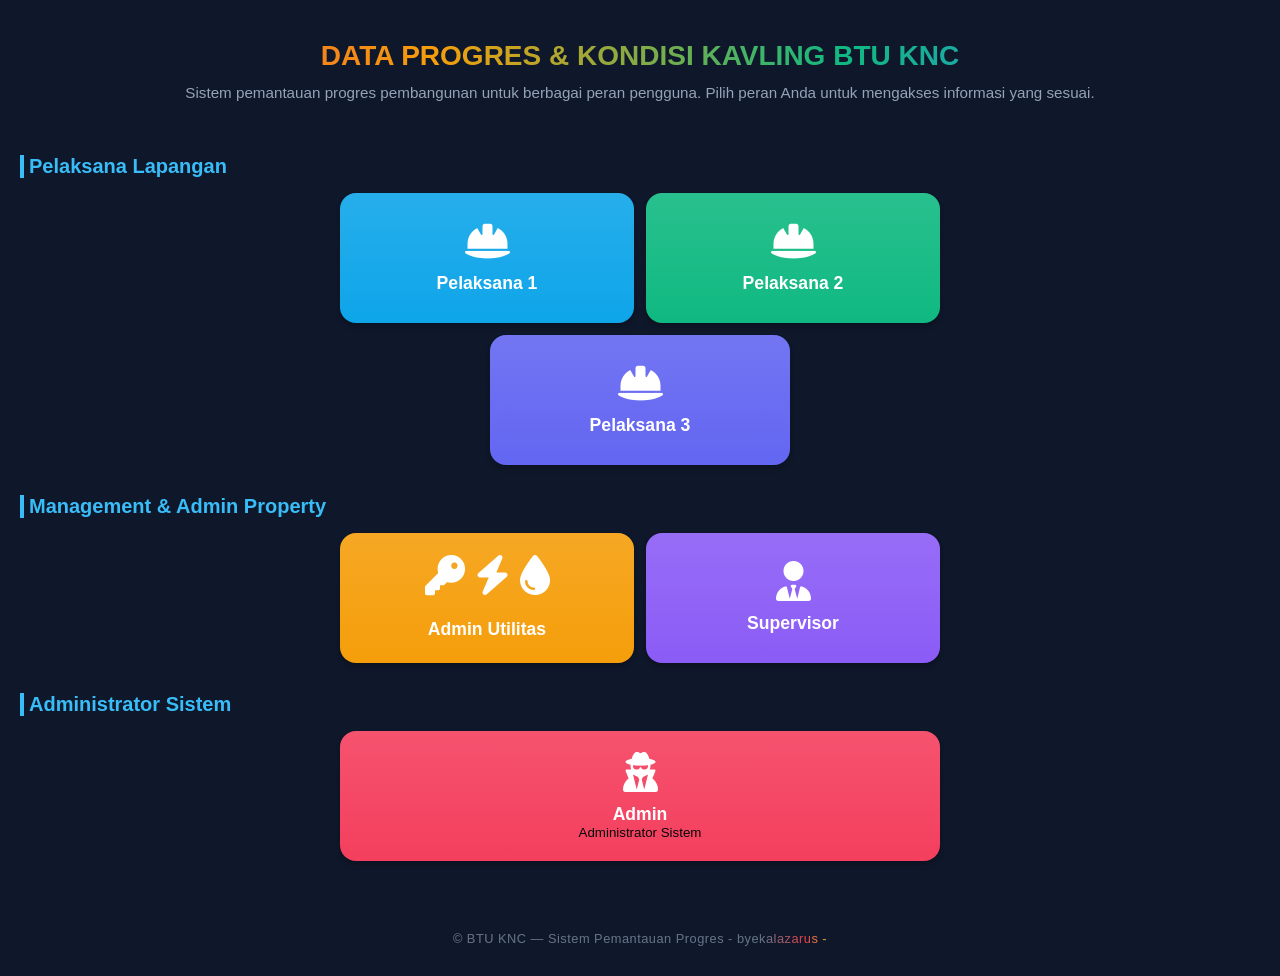
==== commit 0fa65f6b: "Remove duplicate info-item for HandOver date" ====
--- a/index.html
+++ b/index.html
@@ -664,9 +664,6 @@
                   <span class="info-label">>Tanggal HandOver Kunci ke User::</span>
                   <span class="info-value val-HOuser">-</span>
               </div>
-                <div class="info-item">
-                  <span class="info-label">Tanggal HandOver Kunci ke User:</span>
-                  <span class="info-value hoDateText">-</span>
                 </div>
               </div>
             </div>
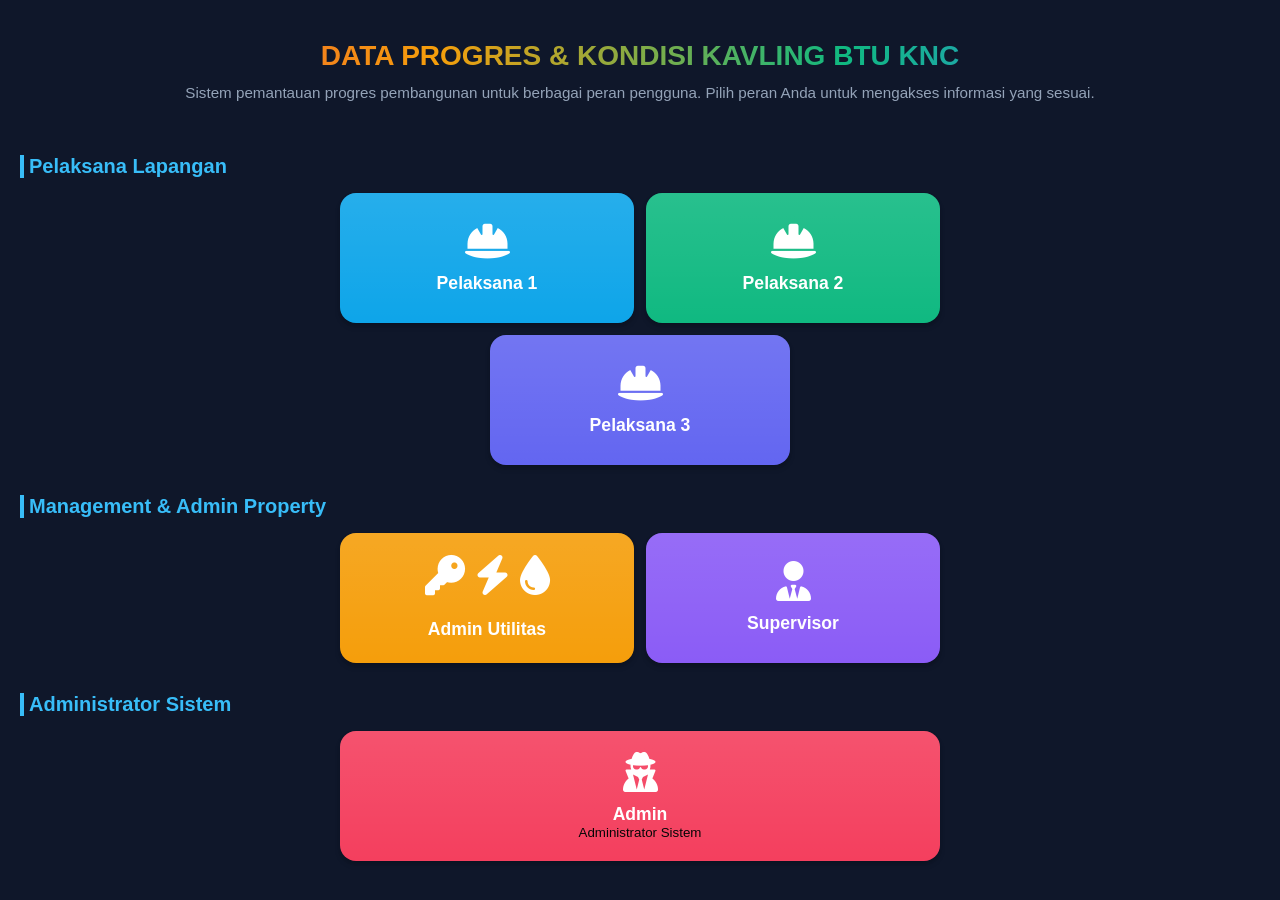
==== commit 0b3a0b6b: "Update" ====
--- a/index.html
+++ b/index.html
@@ -1272,7 +1272,7 @@
               <div id="tab-user1-tahap4" class="tab-content-item">
                 <div class="progress-section detailed" data-tahap="4">
                   <div class="section-header-flex">
-                    <h3>Tahap 4: Progres Kerja Penyelesaian Akhir</h3>
+                    <h3>Tahap 4: Progres Kerja Interior & Exterior</h3>
                     <span class="sub-percent">0%</span>
                   </div>
                   <div class="progress-bar">
@@ -1488,6 +1488,10 @@
                   <span class="info-label">Luas Bangunan (LB):</span>
                   <span class="info-value val-lb">-</span>
                 </div>
+                <div class="info-item">
+                  <span class="info-label">>Tanggal HandOver Kunci ke User::</span>
+                  <span class="info-value val-HOuser">-</span>
+                </div>
               </div>
             </div>
           </div>
@@ -1503,8 +1507,8 @@
               </div>
             </div>
 
-            <!-- Pelaksana Tabs dengan warna Sea Green -->
-            <div class="admin-tabs pelaksana-tabs user2-tabs">
+            <!-- Pelaksana Tabs -->
+            <div class="admin-tabs pelaksana-tabs">
               <button class="admin-tab-btn active" data-tab="user2-tahap1">
                 <i class="fas fa-layer-group"></i> Tahap 1
               </button>
@@ -1517,115 +1521,281 @@
               <button class="admin-tab-btn" data-tab="user2-tahap4">
                 <i class="fas fa-layer-group"></i> Tahap 4
               </button>
-              <button class="admin-tab-btn" data-tab="user2-revision-photos">
-                <i class="fas fa-images"></i> Revisi dari Supervisor
+              <button class="admin-tab-btn" data-tab="user2-kondisi_saat_ini">
+                <i class="fas fa-tools"></i> Kondisi Unit Saat Ini
               </button>
             </div>
 
             <div class="tab-content pelaksana-tab-content">
               <!-- TAHAP 1 - USER 2 -->
               <div id="tab-user2-tahap1" class="tab-content-item active">
-                <div
-                  class="progress-section detailed"
-                  data-tahap="1"
-                  style="border-left: 6px solid #10b981"
-                >
+                <div class="progress-section detailed" data-tahap="1">
                   <div class="section-header-flex">
-                    <h3 style="color: #10b981">
-                      Tahap 1: Struktur Awal
-                    </h3>
+                    <h3>Tahap 1: Progres Kerja Struktur Awal</h3>
                     <span class="sub-percent">0%</span>
                   </div>
                   <div class="progress-bar">
-                    <div
-                      class="progress-fill tahap1"
-                      style="
-                        width: 0%;
-                        background: linear-gradient(135deg, #10b981, #059669);
-                      "
-                    ></div>
+                    <div class="progress-fill tahap1" style="width: 0%"></div>
                   </div>
                   <div class="sub-tasks-grid">
-                    <div style="grid-column: span 2; background: rgba(16, 185, 129, 0.1); padding: 10px; border-radius: 8px; border: 1px solid #10b981; margin-bottom: 10px; display: flex; align-items: center; gap: 10px;">
-                      <span style="color: #10b981; font-weight: 600; font-size: 0.9rem;">Database Terkini:</span>
-                      <input type="text" id="landClearingDBProgressUser2" readonly style="background: #0f172a; border: 1px solid #334155; color: #10b981; padding: 4px 8px; border-radius: 4px; width: 60px; font-weight: 700; text-align: center;" value="0%">
-                    </div>
-                    <label class="task-item"
-                      ><input
-                        type="checkbox"
-                        class="sub-task"
+                    
+                    <!-- LAND CLEARING dengan slider persentase -->
+                    <div class="task-item-standalone progress-slider-choice">
+                      <div class="slider-title-row">
+                        <span class="item-title">LAND CLEARING</span>
+                        <span class="slider-percent-box" id="landClearingPercentUser2">0%</span>
+                      </div>
+                      <div class="slider-row-with-check">
+                        <div class="slider-container with-markers">
+                          <input
+                            type="range"
+                            min="0"
+                            max="100"
+                            value="0"
+                            class="progress-slider sub-task"
+                            data-task="LAND CLEARING"
+                            data-weight="1"
+                            data-snap="true"
+                            id="landClearingSliderUser2"
+                          />
+                          <div class="slider-track-fill" id="landClearingTrackUser2" style="width: 0%"></div>
+                          <div class="slider-snap-markers">
+                            <span class="snap-marker" data-value="30" style="left: 30%">30%</span>
+                            <span class="snap-marker" data-value="50" style="left: 50%">50%</span>
+                            <span class="snap-marker" data-value="70" style="left: 70%">70%</span>
+                            <span class="snap-marker" data-value="100" style="left: 100%">100%</span>
+                          </div>
+                        </div>
+                        <label class="slider-check-100" title="Set ke 100%">
+                          <input type="checkbox" class="check-100" data-slider="landClearingSliderUser2" />
+                          <span class="checkmark-icon"><i class="fas fa-check"></i></span>
+                        </label>
+                      </div>
+                      <input
+                        type="hidden"
+                        name="land-clearing-progress"
+                        value=""
+                        class="sub-task-hidden"
                         data-weight="1"
                         data-task="LAND CLEARING"
+                        id="landClearingInputUser2"
                       />
-                      Land Clearing</label
-                    >
-                    <label class="task-item"
-                      ><input
-                        type="checkbox"
-                        class="sub-task"
+                    </div>
+
+                    <!-- PONDASI dengan slider persentase -->
+                    <div class="task-item-standalone progress-slider-choice">
+                      <div class="slider-title-row">
+                        <span class="item-title">PONDASI</span>
+                        <span class="slider-percent-box" id="pondasiPercentUser2">0%</span>
+                      </div>
+                      <div class="slider-row-with-check">
+                        <div class="slider-container with-markers">
+                          <input
+                            type="range"
+                            min="0"
+                            max="100"
+                            value="0"
+                            class="progress-slider sub-task"
+                            data-task="PONDASI"
+                            data-weight="1"
+                            data-snap="true"
+                            id="pondasiSliderUser2"
+                          />
+                          <div class="slider-track-fill" id="pondasiTrackUser2" style="width: 0%"></div>
+                          <div class="slider-snap-markers">
+                            <span class="snap-marker" data-value="30" style="left: 30%">30%</span>
+                            <span class="snap-marker" data-value="50" style="left: 50%">50%</span>
+                            <span class="snap-marker" data-value="70" style="left: 70%">70%</span>
+                            <span class="snap-marker" data-value="100" style="left: 100%">100%</span>
+                          </div>
+                        </div>
+                        <label class="slider-check-100" title="Set ke 100%">
+                          <input type="checkbox" class="check-100" data-slider="pondasiSliderUser2" />
+                          <span class="checkmark-icon"><i class="fas fa-check"></i></span>
+                        </label>
+                      </div>
+                      <input
+                        type="hidden"
+                        name="pondasi-progress"
+                        value=""
+                        class="sub-task-hidden"
                         data-weight="1"
                         data-task="PONDASI"
+                        id="pondasiInputUser2"
                       />
-                      Pondasi</label
-                    >
-                    <label class="task-item"
-                      ><input
-                        type="checkbox"
-                        class="sub-task"
+                    </div>
+
+                    <!-- SLOOF dengan slider persentase -->
+                    <div class="task-item-standalone progress-slider-choice">
+                      <div class="slider-title-row">
+                        <span class="item-title">SLOOF</span>
+                        <span class="slider-percent-box" id="sloofPercentUser2">0%</span>
+                      </div>
+                      <div class="slider-row-with-check">
+                        <div class="slider-container with-markers">
+                          <input
+                            type="range"
+                            min="0"
+                            max="100"
+                            value="0"
+                            class="progress-slider sub-task"
+                            data-task="SLOOF"
+                            data-weight="1"
+                            data-snap="true"
+                            id="sloofSliderUser2"
+                          />
+                          <div class="slider-track-fill" id="sloofTrackUser2" style="width: 0%"></div>
+                          <div class="slider-snap-markers">
+                            <span class="snap-marker" data-value="30" style="left: 30%">30%</span>
+                            <span class="snap-marker" data-value="50" style="left: 50%">50%</span>
+                            <span class="snap-marker" data-value="70" style="left: 70%">70%</span>
+                            <span class="snap-marker" data-value="100" style="left: 100%">100%</span>
+                          </div>
+                        </div>
+                        <label class="slider-check-100" title="Set ke 100%">
+                          <input type="checkbox" class="check-100" data-slider="sloofSliderUser2" />
+                          <span class="checkmark-icon"><i class="fas fa-check"></i></span>
+                        </label>
+                      </div>
+                      <input
+                        type="hidden"
+                        name="sloof-progress"
+                        value=""
+                        class="sub-task-hidden"
                         data-weight="1"
                         data-task="SLOOF"
+                        id="sloofInputUser2"
                       />
-                      Sloof</label
-                    >
-                    <label class="task-item"
-                      ><input
-                        type="checkbox"
-                        class="sub-task"
-                        data-weight="1"
-                        data-task="PAS.DDG S/D2 CANOPY"
-                      />
-                      Pas.Ddg S/D Canopy</label
-                    >
-                    <label class="task-item"
-                      ><input
-                        type="checkbox"
-                        class="sub-task"
-                        data-weight="1"
-                        data-task="PAS.DDG S/D RING BLK"
-                      />
-                      Pas.Ddg S/D Ring Blk</label
-                    >
-                    <label class="task-item"
-                      ><input
-                        type="checkbox"
-                        class="sub-task"
-                        data-weight="1"
-                        data-task="CONDUIT+INBOW DOOS"
-                      />
-                      Conduit + Inbow Doos</label
-                    >
-                    <label class="task-item"
-                      ><input
-                        type="checkbox"
-                        class="sub-task"
-                        data-weight="1"
-                        data-task="PIPA AIR KOTOR"
-                      />
-                      Pipa Air Kotor</label
-                    >
-                    <label class="task-item"
-                      ><input
-                        type="checkbox"
-                        class="sub-task"
-                        data-weight="1"
-                        data-task="PIPA AIR BERSIH"
-                      />
-                      Pipa Air Bersih</label
-                    >
-
-                    <!-- SISTEM PEMBUANGAN -->
+                    </div>
+
+                    <!-- PASANG DINDING S/D CANOPY dengan slider -->
+                    <div class="task-item-standalone progress-slider-choice">
+                      <div class="slider-title-row">
+                        <span class="item-title">PASANG DINDING S/D CANOPY</span>
+                        <span class="slider-percent-box" id="pasDdgCanopyPercentUser2">0%</span>
+                      </div>
+                      <div class="slider-row-with-check">
+                        <div class="slider-container with-markers">
+                          <input type="range" min="0" max="100" value="0" class="progress-slider sub-task" data-task="PAS.DDG S/D2 CANOPY" data-weight="1" data-snap="true" id="pasDdgCanopySliderUser2" />
+                          <div class="slider-track-fill" id="pasDdgCanopyTrackUser2" style="width: 0%"></div>
+                          <div class="slider-snap-markers">
+                            <span class="snap-marker" data-value="30" style="left: 30%">30%</span>
+                            <span class="snap-marker" data-value="50" style="left: 50%">50%</span>
+                            <span class="snap-marker" data-value="70" style="left: 70%">70%</span>
+                            <span class="snap-marker" data-value="100" style="left: 100%">100%</span>
+                          </div>
+                        </div>
+                        <label class="slider-check-100" title="Set ke 100%">
+                          <input type="checkbox" class="check-100" data-slider="pasDdgCanopySliderUser2" />
+                          <span class="checkmark-icon"><i class="fas fa-check"></i></span>
+                        </label>
+                      </div>
+                      <input type="hidden" name="pas-ddg-canopy-progress" value="" class="sub-task-hidden" data-weight="1" data-task="PAS.DDG S/D2 CANOPY" id="pasDdgCanopyInputUser2" />
+                    </div>
+
+                    <!-- PASANG DINDING S/D RING BALK dengan slider -->
+                    <div class="task-item-standalone progress-slider-choice">
+                      <div class="slider-title-row">
+                        <span class="item-title">PASANG DINDING S/D RING BALK</span>
+                        <span class="slider-percent-box" id="pasDdgRingBlkPercentUser2">0%</span>
+                      </div>
+                      <div class="slider-row-with-check">
+                        <div class="slider-container with-markers">
+                          <input type="range" min="0" max="100" value="0" class="progress-slider sub-task" data-task="PAS.DDG S/D RING BLK" data-weight="1" data-snap="true" id="pasDdgRingBlkSliderUser2" />
+                          <div class="slider-track-fill" id="pasDdgRingBlkTrackUser2" style="width: 0%"></div>
+                          <div class="slider-snap-markers">
+                            <span class="snap-marker" data-value="30" style="left: 30%">30%</span>
+                            <span class="snap-marker" data-value="50" style="left: 50%">50%</span>
+                            <span class="snap-marker" data-value="70" style="left: 70%">70%</span>
+                            <span class="snap-marker" data-value="100" style="left: 100%">100%</span>
+                          </div>
+                        </div>
+                        <label class="slider-check-100" title="Set ke 100%">
+                          <input type="checkbox" class="check-100" data-slider="pasDdgRingBlkSliderUser2" />
+                          <span class="checkmark-icon"><i class="fas fa-check"></i></span>
+                        </label>
+                      </div>
+                      <input type="hidden" name="pas-ddg-ringblk-progress" value="" class="sub-task-hidden" data-weight="1" data-task="PAS.DDG S/D RING BLK" id="pasDdgRingBlkInputUser2" />
+                    </div>
+
+                    <!-- CONDUIT+INBOW DOOS dengan slider -->
+                    <div class="task-item-standalone progress-slider-choice">
+                      <div class="slider-title-row">
+                        <span class="item-title">CONDUIT+INBOW DOOS</span>
+                        <span class="slider-percent-box" id="conduitPercentUser2">0%</span>
+                      </div>
+                      <div class="slider-row-with-check">
+                        <div class="slider-container with-markers">
+                          <input type="range" min="0" max="100" value="0" class="progress-slider sub-task" data-task="CONDUIT+INBOW DOOS" data-weight="1" data-snap="true" id="conduitSliderUser2" />
+                          <div class="slider-track-fill" id="conduitTrackUser2" style="width: 0%"></div>
+                          <div class="slider-snap-markers">
+                            <span class="snap-marker" data-value="30" style="left: 30%">30%</span>
+                            <span class="snap-marker" data-value="50" style="left: 50%">50%</span>
+                            <span class="snap-marker" data-value="70" style="left: 70%">70%</span>
+                            <span class="snap-marker" data-value="100" style="left: 100%">100%</span>
+                          </div>
+                        </div>
+                        <label class="slider-check-100" title="Set ke 100%">
+                          <input type="checkbox" class="check-100" data-slider="conduitSliderUser2" />
+                          <span class="checkmark-icon"><i class="fas fa-check"></i></span>
+                        </label>
+                      </div>
+                      <input type="hidden" name="conduit-progress" value="" class="sub-task-hidden" data-weight="1" data-task="CONDUIT+INBOW DOOS" id="conduitInputUser2" />
+                    </div>
+
+                    <!-- PIPA AIR KOTOR dengan slider -->
+                    <div class="task-item-standalone progress-slider-choice">
+                      <div class="slider-title-row">
+                        <span class="item-title">PIPA AIR KOTOR</span>
+                        <span class="slider-percent-box" id="pipaAirKotorPercentUser2">0%</span>
+                      </div>
+                      <div class="slider-row-with-check">
+                        <div class="slider-container with-markers">
+                          <input type="range" min="0" max="100" value="0" class="progress-slider sub-task" data-task="PIPA AIR KOTOR" data-weight="1" data-snap="true" id="pipaAirKotorSliderUser2" />
+                          <div class="slider-track-fill" id="pipaAirKotorTrackUser2" style="width: 0%"></div>
+                          <div class="slider-snap-markers">
+                            <span class="snap-marker" data-value="30" style="left: 30%">30%</span>
+                            <span class="snap-marker" data-value="50" style="left: 50%">50%</span>
+                            <span class="snap-marker" data-value="70" style="left: 70%">70%</span>
+                            <span class="snap-marker" data-value="100" style="left: 100%">100%</span>
+                          </div>
+                        </div>
+                        <label class="slider-check-100" title="Set ke 100%">
+                          <input type="checkbox" class="check-100" data-slider="pipaAirKotorSliderUser2" />
+                          <span class="checkmark-icon"><i class="fas fa-check"></i></span>
+                        </label>
+                      </div>
+                      <input type="hidden" name="pipa-air-kotor-progress" value="" class="sub-task-hidden" data-weight="1" data-task="PIPA AIR KOTOR" id="pipaAirKotorInputUser2" />
+                    </div>
+
+                    <!-- PIPA AIR BERSIH dengan slider -->
+                    <div class="task-item-standalone progress-slider-choice">
+                      <div class="slider-title-row">
+                        <span class="item-title">PIPA AIR BERSIH</span>
+                        <span class="slider-percent-box" id="pipaAirBersihPercentUser2">0%</span>
+                      </div>
+                      <div class="slider-row-with-check">
+                        <div class="slider-container with-markers">
+                          <input type="range" min="0" max="100" value="0" class="progress-slider sub-task" data-task="PIPA AIR BERSIH" data-weight="1" data-snap="true" id="pipaAirBersihSliderUser2" />
+                          <div class="slider-track-fill" id="pipaAirBersihTrackUser2" style="width: 0%"></div>
+                          <div class="slider-snap-markers">
+                            <span class="snap-marker" data-value="30" style="left: 30%">30%</span>
+                            <span class="snap-marker" data-value="50" style="left: 50%">50%</span>
+                            <span class="snap-marker" data-value="70" style="left: 70%">70%</span>
+                            <span class="snap-marker" data-value="100" style="left: 100%">100%</span>
+                          </div>
+                        </div>
+                        <label class="slider-check-100" title="Set ke 100%">
+                          <input type="checkbox" class="check-100" data-slider="pipaAirBersihSliderUser2" />
+                          <span class="checkmark-icon"><i class="fas fa-check"></i></span>
+                        </label>
+                      </div>
+                      <input type="hidden" name="pipa-air-bersih-progress" value="" class="sub-task-hidden" data-weight="1" data-task="PIPA AIR BERSIH" id="pipaAirBersihInputUser2" />
+                    </div>
+
+                    <!-- SISTEM PEMBUANGAN (pilihan Biotank/Ipal/Septictank) -->
                     <div class="task-item-standalone waste-system">
-                      <span class="item-title">SISTEM PEMBUANGAN =</span>
+                      <span class="item-title">SISTEM PEMBUANGAN</span>
                       <div class="dual-state-buttons">
                         <button
                           type="button"
@@ -1665,28 +1835,59 @@
                       />
                     </div>
 
-                    <label class="task-item"
-                      ><input
-                        type="checkbox"
-                        class="sub-task"
-                        data-weight="1"
-                        data-task="PLESTER"
-                      />
-                      Plester</label
-                    >
-                    <label class="task-item"
-                      ><input
-                        type="checkbox"
-                        class="sub-task"
-                        data-weight="1"
-                        data-task="ACIAN & BENANGAN"
-                      />
-                      Acian & Benangan</label
-                    >
-
-                    <!-- COR MEJA DAPUR -->
+                    <!-- PLESTER dengan slider -->
+                    <div class="task-item-standalone progress-slider-choice">
+                      <div class="slider-title-row">
+                        <span class="item-title">PLESTER</span>
+                        <span class="slider-percent-box" id="plesterPercentUser2">0%</span>
+                      </div>
+                      <div class="slider-row-with-check">
+                        <div class="slider-container with-markers">
+                          <input type="range" min="0" max="100" value="0" class="progress-slider sub-task" data-task="PLESTER" data-weight="1" data-snap="true" id="plesterSliderUser2" />
+                          <div class="slider-track-fill" id="plesterTrackUser2" style="width: 0%"></div>
+                          <div class="slider-snap-markers">
+                            <span class="snap-marker" data-value="30" style="left: 30%">30%</span>
+                            <span class="snap-marker" data-value="50" style="left: 50%">50%</span>
+                            <span class="snap-marker" data-value="70" style="left: 70%">70%</span>
+                            <span class="snap-marker" data-value="100" style="left: 100%">100%</span>
+                          </div>
+                        </div>
+                        <label class="slider-check-100" title="Set ke 100%">
+                          <input type="checkbox" class="check-100" data-slider="plesterSliderUser2" />
+                          <span class="checkmark-icon"><i class="fas fa-check"></i></span>
+                        </label>
+                      </div>
+                      <input type="hidden" name="plester-progress" value="" class="sub-task-hidden" data-weight="1" data-task="PLESTER" id="plesterInputUser2" />
+                    </div>
+
+                    <!-- ACIAN & BENANGAN dengan slider -->
+                    <div class="task-item-standalone progress-slider-choice">
+                      <div class="slider-title-row">
+                        <span class="item-title">ACIAN & BENANGAN</span>
+                        <span class="slider-percent-box" id="acianBenPercentUser2">0%</span>
+                      </div>
+                      <div class="slider-row-with-check">
+                        <div class="slider-container with-markers">
+                          <input type="range" min="0" max="100" value="0" class="progress-slider sub-task" data-task="ACIAN & BENANGAN" data-weight="1" data-snap="true" id="acianBenSliderUser2" />
+                          <div class="slider-track-fill" id="acianBenTrackUser2" style="width: 0%"></div>
+                          <div class="slider-snap-markers">
+                            <span class="snap-marker" data-value="30" style="left: 30%">30%</span>
+                            <span class="snap-marker" data-value="50" style="left: 50%">50%</span>
+                            <span class="snap-marker" data-value="70" style="left: 70%">70%</span>
+                            <span class="snap-marker" data-value="100" style="left: 100%">100%</span>
+                          </div>
+                        </div>
+                        <label class="slider-check-100" title="Set ke 100%">
+                          <input type="checkbox" class="check-100" data-slider="acianBenSliderUser2" />
+                          <span class="checkmark-icon"><i class="fas fa-check"></i></span>
+                        </label>
+                      </div>
+                      <input type="hidden" name="acian-ben-progress" value="" class="sub-task-hidden" data-weight="1" data-task="ACIAN & BENANGAN" id="acianBenInputUser2" />
+                    </div>
+
+                    <!-- COR MEJA DAPUR (pilihan Dengan/Tanpa) -->
                     <div class="task-item-standalone table-kitchen">
-                      <span class="item-title">COR MEJA DAPUR =</span>
+                      <span class="item-title">COR MEJA DAPUR</span>
                       <div class="dual-state-buttons">
                         <button
                           type="button"
@@ -1716,6 +1917,7 @@
                         id="tableKitchenInputUser2"
                       />
                     </div>
+
                   </div>
                   <button class="btn-save-section" type="button" data-tahap="1">
                     <i class="fas fa-save"></i> Simpan Tahap 1
@@ -1723,110 +1925,154 @@
                 </div>
               </div>
 
-              <!-- TAHAP 2 - USER 2 -->
+           <!-- TAHAP 2 - USER 2 -->
               <div id="tab-user2-tahap2" class="tab-content-item">
-                <div
-                  class="progress-section detailed"
-                  data-tahap="2"
-                  style="border-left: 6px solid #10b981"
-                >
+                <div class="progress-section detailed" data-tahap="2">
                   <div class="section-header-flex">
-                    <h3 style="color: #10b981">
-                      Tahap 2: Atap, Dinding & Lantai
-                    </h3>
+                    <h3>Tahap 2: Progres Kerja Atap, Dinding & Lantai</h3>
                     <span class="sub-percent">0%</span>
                   </div>
                   <div class="progress-bar">
-                    <div
-                      class="progress-fill tahap2"
-                      style="
-                        width: 0%;
-                        background: linear-gradient(135deg, #10b981, #059669);
-                      "
-                    ></div>
+                    <div class="progress-fill tahap2" style="width: 0%"></div>
                   </div>
                   <div class="sub-tasks-grid">
-                    <label class="task-item"
-                      ><input
-                        type="checkbox"
-                        class="sub-task"
-                        data-weight="1"
-                        data-task="RANGKA ATAP"
-                      />
-                      Rangka Atap</label
-                    >
-                    <label class="task-item"
-                      ><input
-                        type="checkbox"
-                        class="sub-task"
-                        data-weight="1"
-                        data-task="GENTENG"
-                      />
-                      Genteng</label
-                    >
-                    <label class="task-item"
-                      ><input
-                        type="checkbox"
-                        class="sub-task"
-                        data-weight="1"
-                        data-task="PLAFOND"
-                      />
-                      Plafond</label
-                    >
-
-                    <!-- KERAMIK DINDING -->
+                    
+                    <!-- RANGKA ATAP dengan slider -->
+                    <div class="task-item-standalone progress-slider-choice">
+                      <div class="slider-title-row">
+                        <span class="item-title">RANGKA ATAP</span>
+                        <span class="slider-percent-box" id="rangkaAtapPercentUser2">0%</span>
+                      </div>
+                      <div class="slider-row-with-check">
+                        <div class="slider-container with-markers">
+                          <input type="range" min="0" max="100" value="0" class="progress-slider sub-task" data-task="RANGKA ATAP" data-weight="1" data-snap="true" id="rangkaAtapSliderUser2" />
+                          <div class="slider-track-fill" id="rangkaAtapTrackUser2" style="width: 0%"></div>
+                          <div class="slider-snap-markers">
+                            <span class="snap-marker" data-value="30" style="left: 30%">30%</span>
+                            <span class="snap-marker" data-value="50" style="left: 50%">50%</span>
+                            <span class="snap-marker" data-value="70" style="left: 70%">70%</span>
+                            <span class="snap-marker" data-value="100" style="left: 100%">100%</span>
+                          </div>
+                        </div>
+                        <label class="slider-check-100" title="Set ke 100%">
+                          <input type="checkbox" class="check-100" data-slider="rangkaAtapSliderUser2" />
+                          <span class="checkmark-icon"><i class="fas fa-check"></i></span>
+                        </label>
+                      </div>
+                      <input type="hidden" name="rangka-atap-progress" value="" class="sub-task-hidden" data-weight="1" data-task="RANGKA ATAP" id="rangkaAtapInputUser2" />
+                    </div>
+
+                    <!-- GENTENG dengan slider -->
+                    <div class="task-item-standalone progress-slider-choice">
+                      <div class="slider-title-row">
+                        <span class="item-title">GENTENG</span>
+                        <span class="slider-percent-box" id="gentengPercentUser2">0%</span>
+                      </div>
+                      <div class="slider-row-with-check">
+                        <div class="slider-container with-markers">
+                          <input type="range" min="0" max="100" value="0" class="progress-slider sub-task" data-task="GENTENG" data-weight="1" data-snap="true" id="gentengSliderUser2" />
+                          <div class="slider-track-fill" id="gentengTrackUser2" style="width: 0%"></div>
+                          <div class="slider-snap-markers">
+                            <span class="snap-marker" data-value="30" style="left: 30%">30%</span>
+                            <span class="snap-marker" data-value="50" style="left: 50%">50%</span>
+                            <span class="snap-marker" data-value="70" style="left: 70%">70%</span>
+                            <span class="snap-marker" data-value="100" style="left: 100%">100%</span>
+                          </div>
+                        </div>
+                        <label class="slider-check-100" title="Set ke 100%">
+                          <input type="checkbox" class="check-100" data-slider="gentengSliderUser2" />
+                          <span class="checkmark-icon"><i class="fas fa-check"></i></span>
+                        </label>
+                      </div>
+                      <input type="hidden" name="genteng-progress" value="" class="sub-task-hidden" data-weight="1" data-task="GENTENG" id="gentengInputUser2" />
+                    </div>
+
+                    <!-- PLAFOND dengan slider -->
+                    <div class="task-item-standalone progress-slider-choice">
+                      <div class="slider-title-row">
+                        <span class="item-title">PLAFOND</span>
+                        <span class="slider-percent-box" id="plafondPercentUser2">0%</span>
+                      </div>
+                      <div class="slider-row-with-check">
+                        <div class="slider-container with-markers">
+                          <input type="range" min="0" max="100" value="0" class="progress-slider sub-task" data-task="PLAFOND" data-weight="1" data-snap="true" id="plafondSliderUser2" />
+                          <div class="slider-track-fill" id="plafondTrackUser2" style="width: 0%"></div>
+                          <div class="slider-snap-markers">
+                            <span class="snap-marker" data-value="30" style="left: 30%">30%</span>
+                            <span class="snap-marker" data-value="50" style="left: 50%">50%</span>
+                            <span class="snap-marker" data-value="70" style="left: 70%">70%</span>
+                            <span class="snap-marker" data-value="100" style="left: 100%">100%</span>
+                          </div>
+                        </div>
+                        <label class="slider-check-100" title="Set ke 100%">
+                          <input type="checkbox" class="check-100" data-slider="plafondSliderUser2" />
+                          <span class="checkmark-icon"><i class="fas fa-check"></i></span>
+                        </label>
+                      </div>
+                      <input type="hidden" name="plafond-progress" value="" class="sub-task-hidden" data-weight="1" data-task="PLAFOND" id="plafondInputUser2" />
+                    </div>
+
+                    <!-- KERAMIK DINDING (pilihan Dengan/Tanpa) -->
                     <div class="task-item-standalone bathroom-tiles">
-                      <span class="item-title"
-                        >KERAMIK DINDING TOILET & DAPUR =</span
-                      >
+                      <span class="item-title">KERAMIK DINDING TOILET & DAPUR</span>
                       <div class="dual-state-buttons">
-                        <button
-                          type="button"
-                          class="state-btn tiles-btn"
-                          data-state="include"
-                          data-active="false"
-                        >
-                          Dengan Keramik Dinding
-                        </button>
+                        <button type="button" class="state-btn tiles-btn" data-state="include" data-active="false">Dengan Keramik Dinding</button>
                         <div class="vertical-divider">|</div>
-                        <button
-                          type="button"
-                          class="state-btn tiles-btn"
-                          data-state="exclude"
-                          data-active="false"
-                        >
-                          Tanpa Keramik Dinding
-                        </button>
-                      </div>
-                      <input
-                        type="hidden"
-                        name="bathroom-tiles"
-                        value=""
-                        class="sub-task"
-                        data-weight="1"
-                        data-task="KERAMIK DINDING TOILET & DAPUR"
-                        id="bathroomTilesInputUser2"
-                      />
-                    </div>
-
-                    <label class="task-item"
-                      ><input
-                        type="checkbox"
-                        class="sub-task"
-                        data-weight="1"
-                        data-task="INSTALASI LISTRIK"
-                      />
-                      Instalasi Listrik</label
-                    >
-                    <label class="task-item"
-                      ><input
-                        type="checkbox"
-                        class="sub-task"
-                        data-weight="1"
-                        data-task="KERAMIK LANTAI"
-                      />
-                      Keramik Lantai</label
-                    >
+                        <button type="button" class="state-btn tiles-btn" data-state="exclude" data-active="false">Tanpa Keramik Dinding</button>
+                      </div>
+                      <input type="hidden" name="bathroom-tiles" value="" class="sub-task" data-weight="1" data-task="KERAMIK DINDING TOILET & DAPUR" id="bathroomTilesInputUser2" />
+                    </div>
+
+                    <!-- INSTALASI LISTRIK dengan slider -->
+                    <div class="task-item-standalone progress-slider-choice">
+                      <div class="slider-title-row">
+                        <span class="item-title">INSTALASI LISTRIK</span>
+                        <span class="slider-percent-box" id="instalasiListrikPercentUser2">0%</span>
+                      </div>
+                      <div class="slider-row-with-check">
+                        <div class="slider-container with-markers">
+                          <input type="range" min="0" max="100" value="0" class="progress-slider sub-task" data-task="INSTALASI LISTRIK" data-weight="1" data-snap="true" id="instalasiListrikSliderUser2" />
+                          <div class="slider-track-fill" id="instalasiListrikTrackUser2" style="width: 0%"></div>
+                          <div class="slider-snap-markers">
+                            <span class="snap-marker" data-value="30" style="left: 30%">30%</span>
+                            <span class="snap-marker" data-value="50" style="left: 50%">50%</span>
+                            <span class="snap-marker" data-value="70" style="left: 70%">70%</span>
+                            <span class="snap-marker" data-value="100" style="left: 100%">100%</span>
+                          </div>
+                        </div>
+                        <label class="slider-check-100" title="Set ke 100%">
+                          <input type="checkbox" class="check-100" data-slider="instalasiListrikSliderUser2" />
+                          <span class="checkmark-icon"><i class="fas fa-check"></i></span>
+                        </label>
+                      </div>
+                      <input type="hidden" name="instalasi-listrik-progress" value="" class="sub-task-hidden" data-weight="1" data-task="INSTALASI LISTRIK" id="instalasiListrikInputUser2" />
+                    </div>
+
+                    <!-- KERAMIK LANTAI dengan slider -->
+                    <div class="task-item-standalone progress-slider-choice">
+                      <div class="slider-title-row">
+                        <span class="item-title">KERAMIK LANTAI</span>
+                        <span class="slider-percent-box" id="keramikLantaiPercentUser2">0%</span>
+                      </div>
+                      <div class="slider-row-with-check">
+                        <div class="slider-container with-markers">
+                          <input type="range" min="0" max="100" value="0" class="progress-slider sub-task" data-task="KERAMIK LANTAI" data-weight="1" data-snap="true" id="keramikLantaiSliderUser2" />
+                          <div class="slider-track-fill" id="keramikLantaiTrackUser2" style="width: 0%"></div>
+                          <div class="slider-snap-markers">
+                            <span class="snap-marker" data-value="30" style="left: 30%">30%</span>
+                            <span class="snap-marker" data-value="50" style="left: 50%">50%</span>
+                            <span class="snap-marker" data-value="70" style="left: 70%">70%</span>
+                            <span class="snap-marker" data-value="100" style="left: 100%">100%</span>
+                          </div>
+                        </div>
+                        <label class="slider-check-100" title="Set ke 100%">
+                          <input type="checkbox" class="check-100" data-slider="keramikLantaiSliderUser2" />
+                          <span class="checkmark-icon"><i class="fas fa-check"></i></span>
+                        </label>
+                      </div>
+                      <input type="hidden" name="keramik-lantai-progress" value="" class="sub-task-hidden" data-weight="1" data-task="KERAMIK LANTAI" id="keramikLantaiInputUser2" />
+                    </div>
+
                   </div>
                   <button class="btn-save-section" type="button" data-tahap="2">
                     <i class="fas fa-save"></i> Simpan Tahap 2
@@ -1834,1101 +2080,592 @@
                 </div>
               </div>
 
-              <!-- TAHAP 3 - USER 2 -->
-              <div id="tab-user2-tahap3" class="tab-content-item">
-                <div
-                  class="progress-section detailed"
-                  data-tahap="3"
-                  style="border-left: 6px solid #10b981"
-                >
-                  <div class="section-header-flex">
-                    <h3 style="color: #10b981">
-                      Tahap 3: Finishing
-                    </h3>
-                    <span class="sub-percent">0%</span>
-                  </div>
-                  <div class="progress-bar">
-                    <div
-                      class="progress-fill tahap3"
-                      style="
-                        width: 0%;
-                        background: linear-gradient(135deg, #10b981, #059669);
-                      "
-                    ></div>
-                  </div>
-                  <div class="sub-tasks-grid">
-                    <label class="task-item"
-                      ><input
-                        type="checkbox"
-                        class="sub-task"
-                        data-weight="1"
-                        data-task="KUSEN PINTU & JENDELA"
-                      />
-                      Kusen Pintu & Jendela</label
-                    >
-                    <label class="task-item"
-                      ><input
-                        type="checkbox"
-                        class="sub-task"
-                        data-weight="1"
-                        data-task="DAUN PINTU & JENDELA"
-                      />
-                      Daun Pintu & Jendela</label
-                    >
-                    <label class="task-item"
-                      ><input
-                        type="checkbox"
-                        class="sub-task"
-                        data-weight="1"
-                        data-task="CAT DASAR + LAPIS AWAL"
-                      />
-                      Cat Dasar + Lapis Awal</label
-                    >
-                    <label class="task-item"
-                      ><input
-                        type="checkbox"
-                        class="sub-task"
-                        data-weight="1"
-                        data-task="FITTING LAMPU"
-                      />
-                      Fitting Lampu</label
-                    >
-                    <label class="task-item"
-                      ><input
-                        type="checkbox"
-                        class="sub-task"
-                        data-weight="1"
-                        data-task="FIXTURE & SANITER"
-                      />
-                      Fixture & Saniter</label
-                    >
-                    <label class="task-item"
-                      ><input
-                        type="checkbox"
-                        class="sub-task"
-                        data-weight="1"
-                        data-task="CAT FINISH INTERIOR"
-                      />
-                      Cat Finish Interior</label
-                    >
-                    <label class="task-item"
-                      ><input
-                        type="checkbox"
-                        class="sub-task"
-                        data-weight="1"
-                        data-task="CAT FINISH EXTERIOR"
-                      />
-                      Cat Finish Exterior</label
-                    >
-                    <label class="task-item"
-                      ><input
-                        type="checkbox"
-                        class="sub-task"
-                        data-weight="1"
-                        data-task="BAK KONTROL & BATAS CARPORT"
-                      />
-                      Bak Kontrol & Batas Carport</label
-                    >
-                    <label class="task-item"
-                      ><input
-                        type="checkbox"
-                        class="sub-task"
-                        data-weight="1"
-                        data-task="PAVING HALAMAN"
-                      />
-                      Paving Halaman</label
-                    >
-                    <label class="task-item"
-                      ><input
-                        type="checkbox"
-                        class="sub-task"
-                        data-weight="1"
-                        data-task="METERAN LISTRIK"
-                      />
-                      Meteran Listrik</label
-                    >
-                    <label class="task-item"
-                      ><input
-                        type="checkbox"
-                        class="sub-task"
-                        data-weight="1"
-                        data-task="METERAN AIR"
-                      />
-                      Meteran Air</label
-                    >
-                    <label class="task-item"
-                      ><input
-                        type="checkbox"
-                        class="sub-task"
-                        data-weight="1"
-                        data-task="GENERAL CLEANING"
-                      />
-                      General Cleaning</label
-                    >
-                  </div>
-                  <button class="btn-save-section" type="button" data-tahap="3">
-                    <i class="fas fa-save"></i> Simpan Tahap 3
-                  </button>
-                </div>
-              </div>
-
-              <!-- TAHAP 4 - USER 2 -->
-              <div id="tab-user2-tahap4" class="tab-content-item">
-                <div
-                  class="progress-section detailed"
-                  data-tahap="4"
-                  style="border-left: 6px solid #10b981"
-                >
-                  <div class="section-header-flex">
-                    <h3 style="color: #10b981">
-                      Tahap 4: Kondisi Akhir
-                    </h3>
-                    <span class="sub-percent">0%</span>
-                  </div>
-                  <div class="progress-bar">
-                    <div
-                      class="progress-fill tahap4"
-                      style="
-                        width: 0%;
-                        background: linear-gradient(135deg, #10b981, #059669);
-                      "
-                    ></div>
-                  </div>
-
-                  <div class="notes-section" style="margin-top: 10px">
-                    <label
-                      style="
-                        display: block;
-                        margin-bottom: 8px;
-                        color: #10b981;
-                        font-weight: 600;
-                      "
-                    >
-                      <i class="fas fa-comment-dots"></i> Kondisi Property /
-                      Keterangan Tambahan
-                    </label>
-                    <textarea
-                      class="tahap-comments"
-                      data-task="KETERANGAN"
-                      style="
-                        width: 100%;
-                        height: 100px;
-                        padding: 15px;
-                        border-radius: 12px;
-                        background: #0f172a;
-                        color: white;
-                        border: 2px solid rgba(16, 185, 129, 0.5);
-                        font-size: 1rem;
-                        resize: none;
-                      "
-                      placeholder="Masukkan kondisi property atau keterangan tambahan..."
-                    ></textarea>
-                  </div>
-
-                  <div class="delivery-section" style="margin-top: 20px">
-                    <label
-                      style="
-                        display: block;
-                        margin-bottom: 8px;
-                        color: #10b981;
-                        font-weight: 600;
-                      "
-                    >
-                      <i class="fas fa-key"></i> Penyerahan Kunci Dari Kepada
-                      Siapa :
-                    </label>
-                    <input
-                      type="text"
-                      class="key-delivery-input sub-task-text"
-                      data-task="PENYERAHAN KUNCI"
-                      style="
-                        width: 100%;
-                        padding: 14px;
-                        border-radius: 10px;
-                        background: #0f172a;
-                        color: white;
-                        border: 2px solid rgba(16, 185, 129, 0.5);
-                        font-size: 1rem;
-                      "
-                      placeholder="Dari dan Penerima"
-                      autocomplete="off"
-                    />
-                  </div>
-
-                  <div style="margin-top: 20px">
-                    <label
-                      style="
-                        display: block;
-                        margin-bottom: 8px;
-                        color: #10b981;
-                        font-weight: 600;
-                      "
-                    >
-                      <i class="fas fa-calendar-alt"></i> Tanggal Penyerahan
-                      Kunci dari Pelaksana ke Penanggung Jawab :
-                    </label>
-
-                    <div style="display: flex; gap: 10px; align-items: center">
-                      <!-- Input tanggal -->
-                      <input
-                        type="text"
-                        class="key-delivery-date sub-task"
-                        placeholder="dd/mm/yyyy"
-                        style="
-                          width: 100%;
-                          padding: 14px;
-                          border-radius: 10px;
-                          background: #0f172a;
-                          color: white;
-                          border: 2px solid rgba(16, 185, 129, 0.5);
-                          font-size: 1rem;
-                        "
-                        maxlength="10"
-                      />
-                    </div>
-
-                    <div
-                      style="
-                        display: flex;
-                        gap: 10px;
-                        align-items: center;
-                        margin-top: 10px;
-                      "
-                    >
-                      <!-- Tombol Hari Ini -->
-                      <button
-                        type="button"
-                        class="btn-today"
-                        style="
-                          background: linear-gradient(135deg, #10b981, #059669);
-                          color: white;
-                          border: none;
-                          padding: 14px 20px;
-                          border-radius: 10px;
-                          cursor: pointer;
-                          font-weight: 600;
-                          white-space: nowrap;
-                        "
-                      >
-                        <i class="fas fa-calendar-check"></i> Hari Ini
-                      </button>
-                    </div>
-
-                    <small
-                      style="
-                        color: #94a3b8;
-                        font-size: 0.8rem;
-                        display: block;
-                        margin-top: 5px;
-                      "
-                    >
-                      Klik ikon kalender untuk pilih tanggal, atau "Hari Ini"
-                      untuk tanggal sekarang. Kosongkan jika belum ada tanggal.
-                    </small>
-                  </div>
-
-                  <div style="margin-top: 20px">
-                    <label
-                      class="task-item"
-                      style="
-                        display: flex;
-                        align-items: center;
-                        gap: 10px;
-                        cursor: pointer;
-                      "
-                    >
-                      <input
-                        type="checkbox"
-                        class="sub-task"
-                        data-weight="1"
-                        data-task="COMPLETION / Penyelesaian akhir"
-                        data-tahap="4"
-                      />
-                      <span class="item-title"
-                        >Completion / Penyelesaian akhir</span
-                      >
-                    </label>
-                  </div>
-
-                  <button
-                    class="btn-save-section"
-                    type="button"
-                    data-tahap="4"
-                    style="margin-top: 25px"
-                  >
-                    <i class="fas fa-save"></i> Simpan Tahap 4
-                  </button>
-                </div>
-              </div>
-
-              <!-- FOTO REVISI - USER 2 -->
-              <div id="tab-user2-revision-photos" class="tab-content-item">
-                <div class="progress-section detailed">
-                  <h3 style="margin-bottom: 15px; color: #10b981">
-                    <i class="fas fa-images"></i> Foto Catatan Revisi (Supervisor)
-                  </h3>
-                  <div id="revisionPhotoGalleryUser2" class="revision-gallery-container" style="display: grid; grid-template-columns: repeat(2, 1fr); gap: 10px;">
-                    <div class="loading-placeholder" style="grid-column: span 2; text-align: center; color: #94a3b8; padding: 20px; border: 2px dashed #334155; border-radius: 12px;">
-                      <i class="fas fa-cloud-download-alt" style="font-size: 2rem; margin-bottom: 10px; display: block;"></i>
-                      Belum ada foto revisi untuk kavling ini
-                    </div>
-                  </div>
-                </div>
-              </div>
-            </div>
-          </div>
-        </div>
+            <!-- TAHAP 3 - USER 2 dengan SLIDER -->
+<div id="tab-user2-tahap3" class="tab-content-item">
+  <div class="progress-section detailed" data-tahap="3">
+    <div class="section-header-flex">
+      <h3>Tahap 3: Progres Kerja Pemasangan Fasilitas</h3>
+      <span class="sub-percent">0%</span>
+    </div>
+    <div class="progress-bar">
+      <div class="progress-fill tahap3" style="width: 0%"></div>
+    </div>
+    <div class="sub-tasks-grid">
+      
+      <!-- KUSEN PINTU & JENDELA dengan slider -->
+      <div class="task-item-standalone progress-slider-choice">
+        <div class="slider-title-row">
+          <span class="item-title">KUSEN PINTU & JENDELA</span>
+          <span class="slider-percent-box" id="kusenPercentUser2">0%</span>
+        </div>
+        <div class="slider-row-with-check">
+          <div class="slider-container with-markers">
+            <input type="range" min="0" max="100" value="0" class="progress-slider sub-task" data-task="KUSEN PINTU & JENDELA" data-weight="1" data-snap="true" id="kusenSliderUser2" />
+            <div class="slider-track-fill" id="kusenTrackUser2" style="width: 0%"></div>
+            <div class="slider-snap-markers">
+              <span class="snap-marker" data-value="30" style="left: 30%">30%</span>
+              <span class="snap-marker" data-value="50" style="left: 50%">50%</span>
+              <span class="snap-marker" data-value="70" style="left: 70%">70%</span>
+              <span class="snap-marker" data-value="100" style="left: 100%">100%</span>
+            </div>
+          </div>
+          <label class="slider-check-100" title="Set ke 100%">
+            <input type="checkbox" class="check-100" data-slider="kusenSliderUser2" />
+            <span class="checkmark-icon"><i class="fas fa-check"></i></span>
+          </label>
+        </div>
+        <input type="hidden" value="" class="sub-task-hidden" data-weight="1" data-task="KUSEN PINTU & JENDELA" id="kusenInputUser2" />
       </div>
 
-      <!-- PAGE: user3 -->
-      <div class="page-content user3-page" id="user3Page" aria-hidden="true">
-        <div class="page-header">
-          <div class="page-title">
-            <i class="fas fa-hard-hat"></i>
-            <h2 id="user3Title">Dashboard Pelaksana 3</h2>
-          </div>
-          <div class="dashboard-buttons-grid">
-            <button class="logout-btn combined-btn" type="button">
-              <i class="fas fa-sign-out-alt"></i> Kembali ke Menu Awal & Logout
-            </button>
-            <button class="btn-edit-kavling" type="button">
-              <i class="fas fa-edit"></i> Edit Kavling
-            </button>
-            <button class="btn-add-kavling" type="button">
-              <i class="fas fa-plus-circle"></i> Tambah Kavling
-            </button>
-            <button class="sync-btn combined-btn" type="button">
-              <i class="fas fa-sync-alt"></i> Sinkronkan Data
-            </button>
-          </div>
-        </div>
-
-        <div class="page-layout">
-          <div class="sidebar-kavling">
-            <div class="search-section">
-              <div class="search-box">
-                <div class="custom-search-container">
-                  <input
-                    type="text"
-                    id="searchKavlingUser3Input"
-                    class="search-input-custom"
-                    placeholder="Cari Kavling..."
-                    autocomplete="off"
-                  />
-                  <div
-                    id="searchKavlingUser3List"
-                    class="custom-dropdown-list"
-                    style="display: none"
-                  ></div>
-                  <select id="searchKavlingUser3" style="display: none">
-                    <option value="">-- Pilih Kavling --</option>
-                  </select>
-                </div>
-              </div>
-
-              <div class="kavling-info-display" id="kavlingInfoUser3">
-                <div class="info-item">
-                  <span class="info-label">Blok/Kavling:</span>
-                  <span class="info-value val-name">-</span>
-                </div>
-                <div class="info-item">
-                  <span class="info-label">Type:</span>
-                  <span class="info-value val-type">-</span>
-                </div>
-                <div class="info-item">
-                  <span class="info-label">Luas Tanah (LT):</span>
-                  <span class="info-value val-lt">-</span>
-                </div>
-                <div class="info-item">
-                  <span class="info-label">Luas Bangunan (LB):</span>
-                  <span class="info-value val-lb">-</span>
-                </div>
-              </div>
-            </div>
-          </div>
-
-          <div class="page-body">
-            <div class="overall-rekap">
-              <div class="rekap-header">
-                <h3>Keseluruhan Progres Proyek</h3>
-                <span class="total-percent" aria-live="polite">0%</span>
-              </div>
-              <div class="progress-bar main">
-                <div class="progress-fill total-bar" style="width: 0%"></div>
-              </div>
-            </div>
-
-            <div class="admin-tabs pelaksana-tabs user3-tabs">
-              <button class="admin-tab-btn active" data-tab="user3-tahap1">
-                <i class="fas fa-layer-group"></i> Tahap 1
-              </button>
-              <button class="admin-tab-btn" data-tab="user3-tahap2">
-                <i class="fas fa-layer-group"></i> Tahap 2
-              </button>
-              <button class="admin-tab-btn" data-tab="user3-tahap3">
-                <i class="fas fa-layer-group"></i> Tahap 3
-              </button>
-              <button class="admin-tab-btn" data-tab="user3-tahap4">
-                <i class="fas fa-layer-group"></i> Tahap 4
-              </button>
-              <button class="admin-tab-btn" data-tab="user3-revision-photos">
-                <i class="fas fa-images"></i> Revisi dari Supervisor
-              </button>
-            </div>
-
-            <div class="tab-content pelaksana-tab-content">
-              <!-- TAHAP 1 - USER 3 -->
-              <div id="tab-user3-tahap1" class="tab-content-item active">
-                <div
-                  class="progress-section detailed"
-                  data-tahap="1"
-                  style="border-left: 6px solid #8b5cf6"
-                >
-                  <div class="section-header-flex">
-                    <h3 style="color: #8b5cf6">
-                      Tahap 1: Struktur Awal
-                    </h3>
-                    <span class="sub-percent">0%</span>
-                  </div>
-                  <div class="progress-bar">
-                    <div
-                      class="progress-fill tahap1"
-                      style="
-                        width: 0%;
-                        background: linear-gradient(135deg, #8b5cf6, #7c3aed);
-                      "
-                    ></div>
-                  </div>
-                  <div class="sub-tasks-grid">
-                    <label class="task-item"
-                      ><input
-                        type="checkbox"
-                        class="sub-task"
-                        data-weight="1"
-                        data-task="LAND CLEARING"
-                      />
-                      Land Clearing</label
-                    >
-                    <label class="task-item"
-                      ><input
-                        type="checkbox"
-                        class="sub-task"
-                        data-weight="1"
-                        data-task="PONDASI"
-                      />
-                      Pondasi</label
-                    >
-                    <label class="task-item"
-                      ><input
-                        type="checkbox"
-                        class="sub-task"
-                        data-weight="1"
-                        data-task="SLOOF"
-                      />
-                      Sloof</label
-                    >
-                    <label class="task-item"
-                      ><input
-                        type="checkbox"
-                        class="sub-task"
-                        data-weight="1"
-                        data-task="PAS.DDG S/D2 CANOPY"
-                      />
-                      Pas.Ddg S/D Canopy</label
-                    >
-                    <label class="task-item"
-                      ><input
-                        type="checkbox"
-                        class="sub-task"
-                        data-weight="1"
-                        data-task="PAS.DDG S/D RING BLK"
-                      />
-                      Pas.Ddg S/D Ring Blk</label
-                    >
-                    <label class="task-item"
-                      ><input
-                        type="checkbox"
-                        class="sub-task"
-                        data-weight="1"
-                        data-task="CONDUIT+INBOW DOOS"
-                      />
-                      Conduit + Inbow Doos</label
-                    >
-                    <label class="task-item"
-                      ><input
-                        type="checkbox"
-                        class="sub-task"
-                        data-weight="1"
-                        data-task="PIPA AIR KOTOR"
-                      />
-                      Pipa Air Kotor</label
-                    >
-                    <label class="task-item"
-                      ><input
-                        type="checkbox"
-                        class="sub-task"
-                        data-weight="1"
-                        data-task="PIPA AIR BERSIH"
-                      />
-                      Pipa Air Bersih</label
-                    >
-
-                    <!-- SISTEM PEMBUANGAN -->
-                    <div class="task-item-standalone waste-system">
-                      <span class="item-title">SISTEM PEMBUANGAN =</span>
-                      <div class="dual-state-buttons">
-                        <button
-                          type="button"
-                          class="state-btn system-btn"
-                          data-state="biotank"
-                          data-active="false"
-                        >
-                          Biotank
-                        </button>
-                        <div class="vertical-divider">|</div>
-                        <button
-                          type="button"
-                          class="state-btn system-btn"
-                          data-state="ipal"
-                          data-active="false"
-                        >
-                          Ipal
-                        </button>
-                        <div class="vertical-divider">|</div>
-                        <button
-                          type="button"
-                          class="state-btn system-btn"
-                          data-state="septictank"
-                          data-active="false"
-                        >
-                          Septictank
-                        </button>
-                      </div>
-                      <input
-                        type="hidden"
-                        name="waste-system"
-                        value=""
-                        class="sub-task"
-                        data-weight="1"
-                        data-task="SISTEM PEMBUANGAN"
-                        id="wasteSystemInputUser3"
-                      />
-                    </div>
-
-                    <label class="task-item"
-                      ><input
-                        type="checkbox"
-                        class="sub-task"
-                        data-weight="1"
-                        data-task="PLESTER"
-                      />
-                      Plester</label
-                    >
-                    <label class="task-item"
-                      ><input
-                        type="checkbox"
-                        class="sub-task"
-                        data-weight="1"
-                        data-task="ACIAN & BENANGAN"
-                      />
-                      Acian & Benangan</label
-                    >
-
-                    <!-- COR MEJA DAPUR -->
-                    <div class="task-item-standalone table-kitchen">
-                      <span class="item-title">COR MEJA DAPUR =</span>
-                      <div class="dual-state-buttons">
-                        <button
-                          type="button"
-                          class="state-btn table-btn"
-                          data-state="include"
-                          data-active="false"
-                        >
-                          Dengan COR MEJA DAPUR
-                        </button>
-                        <div class="vertical-divider">|</div>
-                        <button
-                          type="button"
-                          class="state-btn table-btn"
-                          data-state="exclude"
-                          data-active="false"
-                        >
-                          Tanpa COR MEJA DAPUR
-                        </button>
-                      </div>
-                      <input
-                        type="hidden"
-                        name="table-kitchen"
-                        value=""
-                        class="sub-task"
-                        data-weight="1"
-                        data-task="COR MEJA DAPUR"
-                        id="tableKitchenInputUser3"
-                      />
-                    </div>
-                  </div>
-                  <button class="btn-save-section" type="button" data-tahap="1">
-                    <i class="fas fa-save"></i> Simpan Tahap 1
-                  </button>
-                </div>
-              </div>
-
-              <!-- TAHAP 2 - USER 3 -->
-              <div id="tab-user3-tahap2" class="tab-content-item">
-                <div
-                  class="progress-section detailed"
-                  data-tahap="2"
-                  style="border-left: 6px solid #8b5cf6"
-                >
-                  <div class="section-header-flex">
-                    <h3 style="color: #8b5cf6">
-                      Tahap 2: Atap, Dinding & Lantai
-                    </h3>
-                    <span class="sub-percent">0%</span>
-                  </div>
-                  <div class="progress-bar">
-                    <div
-                      class="progress-fill tahap2"
-                      style="
-                        width: 0%;
-                        background: linear-gradient(135deg, #8b5cf6, #7c3aed);
-                      "
-                    ></div>
-                  </div>
-                  <div class="sub-tasks-grid">
-                    <label class="task-item"
-                      ><input
-                        type="checkbox"
-                        class="sub-task"
-                        data-weight="1"
-                        data-task="RANGKA ATAP"
-                      />
-                      Rangka Atap</label
-                    >
-                    <label class="task-item"
-                      ><input
-                        type="checkbox"
-                        class="sub-task"
-                        data-weight="1"
-                        data-task="GENTENG"
-                      />
-                      Genteng</label
-                    >
-                    <label class="task-item"
-                      ><input
-                        type="checkbox"
-                        class="sub-task"
-                        data-weight="1"
-                        data-task="PLAFOND"
-                      />
-                      Plafond</label
-                    >
-
-                    <!-- KERAMIK DINDING -->
-                    <div class="task-item-standalone bathroom-tiles">
-                      <span class="item-title"
-                        >KERAMIK DINDING TOILET & DAPUR =</span
-                      >
-                      <div class="dual-state-buttons">
-                        <button
-                          type="button"
-                          class="state-btn tiles-btn"
-                          data-state="include"
-                          data-active="false"
-                        >
-                          Dengan Keramik Dinding
-                        </button>
-                        <div class="vertical-divider">|</div>
-                        <button
-                          type="button"
-                          class="state-btn tiles-btn"
-                          data-state="exclude"
-                          data-active="false"
-                        >
-                          Tanpa Keramik Dinding
-                        </button>
-                      </div>
-                      <input
-                        type="hidden"
-                        name="bathroom-tiles"
-                        value=""
-                        class="sub-task"
-                        data-weight="1"
-                        data-task="KERAMIK DINDING TOILET & DAPUR"
-                        id="bathroomTilesInputUser3"
-                      />
-                    </div>
-
-                    <label class="task-item"
-                      ><input
-                        type="checkbox"
-                        class="sub-task"
-                        data-weight="1"
-                        data-task="INSTALASI LISTRIK"
-                      />
-                      Instalasi Listrik</label
-                    >
-                    <label class="task-item"
-                      ><input
-                        type="checkbox"
-                        class="sub-task"
-                        data-weight="1"
-                        data-task="KERAMIK LANTAI"
-                      />
-                      Keramik Lantai</label
-                    >
-                  </div>
-                  <button class="btn-save-section" type="button" data-tahap="2">
-                    <i class="fas fa-save"></i> Simpan Tahap 2
-                  </button>
-                </div>
-              </div>
-
-              <!-- TAHAP 3 - USER 3 -->
-              <div id="tab-user3-tahap3" class="tab-content-item">
-                <div
-                  class="progress-section detailed"
-                  data-tahap="3"
-                  style="border-left: 6px solid #8b5cf6"
-                >
-                  <div class="section-header-flex">
-                    <h3 style="color: #8b5cf6">
-                      Tahap 3: Finishing
-                    </h3>
-                    <span class="sub-percent">0%</span>
-                  </div>
-                  <div class="progress-bar">
-                    <div
-                      class="progress-fill tahap3"
-                      style="
-                        width: 0%;
-                        background: linear-gradient(135deg, #8b5cf6, #7c3aed);
-                      "
-                    ></div>
-                  </div>
-                  <div class="sub-tasks-grid">
-                    <label class="task-item"
-                      ><input
-                        type="checkbox"
-                        class="sub-task"
-                        data-weight="1"
-                        data-task="KUSEN PINTU & JENDELA"
-                      />
-                      Kusen Pintu & Jendela</label
-                    >
-                    <label class="task-item"
-                      ><input
-                        type="checkbox"
-                        class="sub-task"
-                        data-weight="1"
-                        data-task="DAUN PINTU & JENDELA"
-                      />
-                      Daun Pintu & Jendela</label
-                    >
-                    <label class="task-item"
-                      ><input
-                        type="checkbox"
-                        class="sub-task"
-                        data-weight="1"
-                        data-task="CAT DASAR + LAPIS AWAL"
-                      />
-                      Cat Dasar + Lapis Awal</label
-                    >
-                    <label class="task-item"
-                      ><input
-                        type="checkbox"
-                        class="sub-task"
-                        data-weight="1"
-                        data-task="FITTING LAMPU"
-                      />
-                      Fitting Lampu</label
-                    >
-                    <label class="task-item"
-                      ><input
-                        type="checkbox"
-                        class="sub-task"
-                        data-weight="1"
-                        data-task="FIXTURE & SANITER"
-                      />
-                      Fixture & Saniter</label
-                    >
-                    <label class="task-item"
-                      ><input
-                        type="checkbox"
-                        class="sub-task"
-                        data-weight="1"
-                        data-task="CAT FINISH INTERIOR"
-                      />
-                      Cat Finish Interior</label
-                    >
-                    <label class="task-item"
-                      ><input
-                        type="checkbox"
-                        class="sub-task"
-                        data-weight="1"
-                        data-task="CAT FINISH EXTERIOR"
-                      />
-                      Cat Finish Exterior</label
-                    >
-                    <label class="task-item"
-                      ><input
-                        type="checkbox"
-                        class="sub-task"
-                        data-weight="1"
-                        data-task="BAK KONTROL & BATAS CARPORT"
-                      />
-                      Bak Kontrol & Batas Carport</label
-                    >
-                    <label class="task-item"
-                      ><input
-                        type="checkbox"
-                        class="sub-task"
-                        data-weight="1"
-                        data-task="PAVING HALAMAN"
-                      />
-                      Paving Halaman</label
-                    >
-                    <label class="task-item"
-                      ><input
-                        type="checkbox"
-                        class="sub-task"
-                        data-weight="1"
-                        data-task="METERAN LISTRIK"
-                      />
-                      Meteran Listrik</label
-                    >
-                    <label class="task-item"
-                      ><input
-                        type="checkbox"
-                        class="sub-task"
-                        data-weight="1"
-                        data-task="METERAN AIR"
-                      />
-                      Meteran Air</label
-                    >
-                    <label class="task-item"
-                      ><input
-                        type="checkbox"
-                        class="sub-task"
-                        data-weight="1"
-                        data-task="GENERAL CLEANING"
-                      />
-                      General Cleaning</label
-                    >
-                  </div>
-                  <button class="btn-save-section" type="button" data-tahap="3">
-                    <i class="fas fa-save"></i> Simpan Tahap 3
-                  </button>
-                </div>
-              </div>
-
-              <!-- TAHAP 4 - USER 3 -->
-              <div id="tab-user3-tahap4" class="tab-content-item">
-                <div
-                  class="progress-section detailed"
-                  data-tahap="4"
-                  style="border-left: 6px solid #8b5cf6"
-                >
-                  <div class="section-header-flex">
-                    <h3 style="color: #8b5cf6">
-                      Tahap 4: Kondisi Akhir
-                    </h3>
-                    <span class="sub-percent">0%</span>
-                  </div>
-                  <div class="progress-bar">
-                    <div
-                      class="progress-fill tahap4"
-                      style="
-                        width: 0%;
-                        background: linear-gradient(135deg, #8b5cf6, #7c3aed);
-                      "
-                    ></div>
-                  </div>
-
-                  <div class="notes-section" style="margin-top: 10px">
-                    <label
-                      style="
-                        display: block;
-                        margin-bottom: 8px;
-                        color: #8b5cf6;
-                        font-weight: 600;
-                      "
-                    >
-                      <i class="fas fa-comment-dots"></i> Kondisi Property /
-                      Keterangan Tambahan
-                    </label>
-                    <textarea
-                      class="tahap-comments"
-                      data-task="KETERANGAN"
-                      style="
-                        width: 100%;
-                        height: 100px;
-                        padding: 15px;
-                        border-radius: 12px;
-                        background: #0f172a;
-                        color: white;
-                        border: 2px solid rgba(139, 92, 246, 0.5);
-                        font-size: 1rem;
-                        resize: none;
-                      "
-                      placeholder="Masukkan kondisi property atau keterangan tambahan..."
-                    ></textarea>
-                  </div>
-
-                  <div class="delivery-section" style="margin-top: 20px">
-                    <label
-                      style="
-                        display: block;
-                        margin-bottom: 8px;
-                        color: #8b5cf6;
-                        font-weight: 600;
-                      "
-                    >
-                      <i class="fas fa-key"></i> Penyerahan Kunci Dari Kepada
-                      Siapa :
-                    </label>
-                    <input
-                      type="text"
-                      class="key-delivery-input sub-task-text"
-                      data-task="PENYERAHAN KUNCI"
-                      style="
-                        width: 100%;
-                        padding: 14px;
-                        border-radius: 10px;
-                        background: #0f172a;
-                        color: white;
-                        border: 2px solid rgba(139, 92, 246, 0.5);
-                        font-size: 1rem;
-                      "
-                      placeholder="Dari dan Penerima"
-                      autocomplete="off"
-                    />
-                  </div>
-
-                  <div style="margin-top: 20px">
-                    <label
-                      style="
-                        display: block;
-                        margin-bottom: 8px;
-                        color: #8b5cf6;
-                        font-weight: 600;
-                      "
-                    >
-                      <i class="fas fa-calendar-alt"></i> Tanggal Penyerahan
-                      Kunci dari Pelaksana ke Penanggung Jawab :
-                    </label>
-
-                    <div style="display: flex; gap: 10px; align-items: center">
-                      <!-- Input tanggal -->
-                      <input
-                        type="text"
-                        class="key-delivery-date sub-task"
-                        placeholder="dd/mm/yyyy"
-                        style="
-                          width: 100%;
-                          padding: 14px;
-                          border-radius: 10px;
-                          background: #0f172a;
-                          color: white;
-                          border: 2px solid rgba(139, 92, 246, 0.5);
-                          font-size: 1rem;
-                        "
-                        maxlength="10"
-                      />
-                    </div>
-
-                    <div
-                      style="
-                        display: flex;
-                        gap: 10px;
-                        align-items: center;
-                        margin-top: 10px;
-                      "
-                    >
-                      <!-- Tombol Hari Ini -->
-                      <button
-                        type="button"
-                        class="btn-today"
-                        style="
-                          background: linear-gradient(135deg, #8b5cf6, #7c3aed);
-                          color: white;
-                          border: none;
-                          padding: 14px 20px;
-                          border-radius: 10px;
-                          cursor: pointer;
-                          font-weight: 600;
-                          white-space: nowrap;
-                        "
-                      >
-                        <i class="fas fa-calendar-check"></i> Hari Ini
-                      </button>
-                    </div>
-
-                    <small
-                      style="
-                        color: #94a3b8;
-                        font-size: 0.8rem;
-                        display: block;
-                        margin-top: 5px;
-                      "
-                    >
-                      Klik ikon kalender untuk pilih tanggal, atau "Hari Ini"
-                      untuk tanggal sekarang. Kosongkan jika belum ada tanggal.
-                    </small>
-                  </div>
-
-                  <div style="margin-top: 20px">
-                    <label
-                      class="task-item"
-                      style="
-                        display: flex;
-                        align-items: center;
-                        gap: 10px;
-                        cursor: pointer;
-                      "
-                    >
-                      <input
-                        type="checkbox"
-                        class="sub-task"
-                        data-weight="1"
-                        data-task="COMPLETION / Penyelesaian akhir"
-                        data-tahap="4"
-                      />
-                      <span class="item-title"
-                        >Completion / Penyelesaian akhir</span
-                      >
-                    </label>
-                  </div>
-
-                  <button
-                    class="btn-save-section"
-                    type="button"
-                    data-tahap="4"
-                    style="margin-top: 25px"
-                  >
-                    <i class="fas fa-save"></i> Simpan Tahap 4
-                  </button>
-                </div>
-              </div>
-
-              <!-- FOTO REVISI - USER 3 -->
-              <div id="tab-user3-revision-photos" class="tab-content-item">
-                <div class="progress-section detailed">
-                  <h3 style="margin-bottom: 15px; color: #8b5cf6">
-                    <i class="fas fa-images"></i> Foto Catatan Revisi (Supervisor)
-                  </h3>
-                  <div id="revisionPhotoGalleryUser3" class="revision-gallery-container" style="display: grid; grid-template-columns: repeat(2, 1fr); gap: 10px;">
-                    <div class="loading-placeholder" style="grid-column: span 2; text-align: center; color: #94a3b8; padding: 20px; border: 2px dashed #334155; border-radius: 12px;">
-                      <i class="fas fa-cloud-download-alt" style="font-size: 2rem; margin-bottom: 10px; display: block;"></i>
-                      Belum ada foto revisi untuk kavling ini
-                    </div>
-                  </div>
-                </div>
-              </div>
-            </div>
-          </div>
-        </div>
+      <!-- DAUN PINTU & JENDELA dengan slider -->
+      <div class="task-item-standalone progress-slider-choice">
+        <div class="slider-title-row">
+          <span class="item-title">DAUN PINTU & JENDELA</span>
+          <span class="slider-percent-box" id="daunPintuPercentUser2">0%</span>
+        </div>
+        <div class="slider-row-with-check">
+          <div class="slider-container with-markers">
+            <input type="range" min="0" max="100" value="0" class="progress-slider sub-task" data-task="DAUN PINTU & JENDELA" data-weight="1" data-snap="true" id="daunPintuSliderUser2" />
+            <div class="slider-track-fill" id="daunPintuTrackUser2" style="width: 0%"></div>
+            <div class="slider-snap-markers">
+              <span class="snap-marker" data-value="30" style="left: 30%">30%</span>
+              <span class="snap-marker" data-value="50" style="left: 50%">50%</span>
+              <span class="snap-marker" data-value="70" style="left: 70%">70%</span>
+              <span class="snap-marker" data-value="100" style="left: 100%">100%</span>
+            </div>
+          </div>
+          <label class="slider-check-100" title="Set ke 100%">
+            <input type="checkbox" class="check-100" data-slider="daunPintuSliderUser2" />
+            <span class="checkmark-icon"><i class="fas fa-check"></i></span>
+          </label>
+        </div>
+        <input type="hidden" value="" class="sub-task-hidden" data-weight="1" data-task="DAUN PINTU & JENDELA" id="daunPintuInputUser2" />
       </div>
+
+      <!-- CAT DASAR + LAPIS AWAL dengan slider -->
+      <div class="task-item-standalone progress-slider-choice">
+        <div class="slider-title-row">
+          <span class="item-title">CAT DASAR + LAPIS AWAL</span>
+          <span class="slider-percent-box" id="catDasarPercentUser2">0%</span>
+        </div>
+        <div class="slider-row-with-check">
+          <div class="slider-container with-markers">
+            <input type="range" min="0" max="100" value="0" class="progress-slider sub-task" data-task="CAT DASAR + LAPIS AWAL" data-weight="1" data-snap="true" id="catDasarSliderUser2" />
+            <div class="slider-track-fill" id="catDasarTrackUser2" style="width: 0%"></div>
+            <div class="slider-snap-markers">
+              <span class="snap-marker" data-value="30" style="left: 30%">30%</span>
+              <span class="snap-marker" data-value="50" style="left: 50%">50%</span>
+              <span class="snap-marker" data-value="70" style="left: 70%">70%</span>
+              <span class="snap-marker" data-value="100" style="left: 100%">100%</span>
+            </div>
+          </div>
+          <label class="slider-check-100" title="Set ke 100%">
+            <input type="checkbox" class="check-100" data-slider="catDasarSliderUser2" />
+            <span class="checkmark-icon"><i class="fas fa-check"></i></span>
+          </label>
+        </div>
+        <input type="hidden" value="" class="sub-task-hidden" data-weight="1" data-task="CAT DASAR + LAPIS AWAL" id="catDasarInputUser2" />
+      </div>
+
+      <!-- FITTING LAMPU dengan slider -->
+      <div class="task-item-standalone progress-slider-choice">
+        <div class="slider-title-row">
+          <span class="item-title">FITTING LAMPU</span>
+          <span class="slider-percent-box" id="fittingLampuPercentUser2">0%</span>
+        </div>
+        <div class="slider-row-with-check">
+          <div class="slider-container with-markers">
+            <input type="range" min="0" max="100" value="0" class="progress-slider sub-task" data-task="FITTING LAMPU" data-weight="1" data-snap="true" id="fittingLampuSliderUser2" />
+            <div class="slider-track-fill" id="fittingLampuTrackUser2" style="width: 0%"></div>
+            <div class="slider-snap-markers">
+              <span class="snap-marker" data-value="30" style="left: 30%">30%</span>
+              <span class="snap-marker" data-value="50" style="left: 50%">50%</span>
+              <span class="snap-marker" data-value="70" style="left: 70%">70%</span>
+              <span class="snap-marker" data-value="100" style="left: 100%">100%</span>
+            </div>
+          </div>
+          <label class="slider-check-100" title="Set ke 100%">
+            <input type="checkbox" class="check-100" data-slider="fittingLampuSliderUser2" />
+            <span class="checkmark-icon"><i class="fas fa-check"></i></span>
+          </label>
+        </div>
+        <input type="hidden" value="" class="sub-task-hidden" data-weight="1" data-task="FITTING LAMPU" id="fittingLampuInputUser2" />
+      </div>
+
+      <!-- FIXTURE & SANITER dengan slider -->
+      <div class="task-item-standalone progress-slider-choice">
+        <div class="slider-title-row">
+          <span class="item-title">FIXTURE & SANITER</span>
+          <span class="slider-percent-box" id="fixtureSaniterPercentUser2">0%</span>
+        </div>
+        <div class="slider-row-with-check">
+          <div class="slider-container with-markers">
+            <input type="range" min="0" max="100" value="0" class="progress-slider sub-task" data-task="FIXTURE & SANITER" data-weight="1" data-snap="true" id="fixtureSaniterSliderUser2" />
+            <div class="slider-track-fill" id="fixtureSaniterTrackUser2" style="width: 0%"></div>
+            <div class="slider-snap-markers">
+              <span class="snap-marker" data-value="30" style="left: 30%">30%</span>
+              <span class="snap-marker" data-value="50" style="left: 50%">50%</span>
+              <span class="snap-marker" data-value="70" style="left: 70%">70%</span>
+              <span class="snap-marker" data-value="100" style="left: 100%">100%</span>
+            </div>
+          </div>
+          <label class="slider-check-100" title="Set ke 100%">
+            <input type="checkbox" class="check-100" data-slider="fixtureSaniterSliderUser2" />
+            <span class="checkmark-icon"><i class="fas fa-check"></i></span>
+          </label>
+        </div>
+        <input type="hidden" value="" class="sub-task-hidden" data-weight="1" data-task="FIXTURE & SANITER" id="fixtureSaniterInputUser2" />
+      </div>
+
+      <!-- CAT FINISH INTERIOR dengan slider -->
+      <div class="task-item-standalone progress-slider-choice">
+        <div class="slider-title-row">
+          <span class="item-title">CAT FINISH INTERIOR</span>
+          <span class="slider-percent-box" id="catInteriorPercentUser2">0%</span>
+        </div>
+        <div class="slider-row-with-check">
+          <div class="slider-container with-markers">
+            <input type="range" min="0" max="100" value="0" class="progress-slider sub-task" data-task="CAT FINISH INTERIOR" data-weight="1" data-snap="true" id="catInteriorSliderUser2" />
+            <div class="slider-track-fill" id="catInteriorTrackUser2" style="width: 0%"></div>
+            <div class="slider-snap-markers">
+              <span class="snap-marker" data-value="30" style="left: 30%">30%</span>
+              <span class="snap-marker" data-value="50" style="left: 50%">50%</span>
+              <span class="snap-marker" data-value="70" style="left: 70%">70%</span>
+              <span class="snap-marker" data-value="100" style="left: 100%">100%</span>
+            </div>
+          </div>
+          <label class="slider-check-100" title="Set ke 100%">
+            <input type="checkbox" class="check-100" data-slider="catInteriorSliderUser2" />
+            <span class="checkmark-icon"><i class="fas fa-check"></i></span>
+          </label>
+        </div>
+        <input type="hidden" value="" class="sub-task-hidden" data-weight="1" data-task="CAT FINISH INTERIOR" id="catInteriorInputUser2" />
+      </div>
+
+      <!-- CAT FINISH EXTERIOR dengan slider -->
+      <div class="task-item-standalone progress-slider-choice">
+        <div class="slider-title-row">
+          <span class="item-title">CAT FINISH EXTERIOR</span>
+          <span class="slider-percent-box" id="catExteriorPercentUser2">0%</span>
+        </div>
+        <div class="slider-row-with-check">
+          <div class="slider-container with-markers">
+            <input type="range" min="0" max="100" value="0" class="progress-slider sub-task" data-task="CAT FINISH EXTERIOR" data-weight="1" data-snap="true" id="catExteriorSliderUser2" />
+            <div class="slider-track-fill" id="catExteriorTrackUser2" style="width: 0%"></div>
+            <div class="slider-snap-markers">
+              <span class="snap-marker" data-value="30" style="left: 30%">30%</span>
+              <span class="snap-marker" data-value="50" style="left: 50%">50%</span>
+              <span class="snap-marker" data-value="70" style="left: 70%">70%</span>
+              <span class="snap-marker" data-value="100" style="left: 100%">100%</span>
+            </div>
+          </div>
+          <label class="slider-check-100" title="Set ke 100%">
+            <input type="checkbox" class="check-100" data-slider="catExteriorSliderUser2" />
+            <span class="checkmark-icon"><i class="fas fa-check"></i></span>
+          </label>
+        </div>
+        <input type="hidden" value="" class="sub-task-hidden" data-weight="1" data-task="CAT FINISH EXTERIOR" id="catExteriorInputUser2" />
+      </div>
+
+      <!-- BAK KONTROL & BATAS CARPORT dengan slider -->
+      <div class="task-item-standalone progress-slider-choice">
+        <div class="slider-title-row">
+          <span class="item-title">BAK KONTROL & BATAS CARPORT</span>
+          <span class="slider-percent-box" id="bakKontrolPercentUser2">0%</span>
+        </div>
+        <div class="slider-row-with-check">
+          <div class="slider-container with-markers">
+            <input type="range" min="0" max="100" value="0" class="progress-slider sub-task" data-task="BAK KONTROL & BATAS CARPORT" data-weight="1" data-snap="true" id="bakKontrolSliderUser2" />
+            <div class="slider-track-fill" id="bakKontrolTrackUser2" style="width: 0%"></div>
+            <div class="slider-snap-markers">
+              <span class="snap-marker" data-value="30" style="left: 30%">30%</span>
+              <span class="snap-marker" data-value="50" style="left: 50%">50%</span>
+              <span class="snap-marker" data-value="70" style="left: 70%">70%</span>
+              <span class="snap-marker" data-value="100" style="left: 100%">100%</span>
+            </div>
+          </div>
+          <label class="slider-check-100" title="Set ke 100%">
+            <input type="checkbox" class="check-100" data-slider="bakKontrolSliderUser2" />
+            <span class="checkmark-icon"><i class="fas fa-check"></i></span>
+          </label>
+        </div>
+        <input type="hidden" value="" class="sub-task-hidden" data-weight="1" data-task="BAK KONTROL & BATAS CARPORT" id="bakKontrolInputUser2" />
+      </div>
+
+      <!-- PAVING HALAMAN / CARPOT dengan slider -->
+      <div class="task-item-standalone progress-slider-choice">
+        <div class="slider-title-row">
+          <span class="item-title">PAVING HALAMAN / CARPOT</span>
+          <span class="slider-percent-box" id="pavingHalamanPercentUser2">0%</span>
+        </div>
+        <div class="slider-row-with-check">
+          <div class="slider-container with-markers">
+            <input type="range" min="0" max="100" value="0" class="progress-slider sub-task" data-task="PAVING HALAMAN" data-weight="1" data-snap="true" id="pavingHalamanSliderUser2" />
+            <div class="slider-track-fill" id="pavingHalamanTrackUser2" style="width: 0%"></div>
+            <div class="slider-snap-markers">
+              <span class="snap-marker" data-value="30" style="left: 30%">30%</span>
+              <span class="snap-marker" data-value="50" style="left: 50%">50%</span>
+              <span class="snap-marker" data-value="70" style="left: 70%">70%</span>
+              <span class="snap-marker" data-value="100" style="left: 100%">100%</span>
+            </div>
+          </div>
+          <label class="slider-check-100" title="Set ke 100%">
+            <input type="checkbox" class="check-100" data-slider="pavingHalamanSliderUser2" />
+            <span class="checkmark-icon"><i class="fas fa-check"></i></span>
+          </label>
+        </div>
+        <input type="hidden" value="" class="sub-task-hidden" data-weight="1" data-task="PAVING HALAMAN" id="pavingHalamanInputUser2" />
+      </div>
+
+      <!-- METERAN LISTRIK dengan slider -->
+      <div class="task-item-standalone progress-slider-choice">
+        <div class="slider-title-row">
+          <span class="item-title">METERAN LISTRIK</span>
+          <span class="slider-percent-box" id="meteranListrikPercentUser2">0%</span>
+        </div>
+        <div class="slider-row-with-check">
+          <div class="slider-container with-markers">
+            <input type="range" min="0" max="100" value="0" class="progress-slider sub-task" data-task="METERAN LISTRIK" data-weight="1" data-snap="true" id="meteranListrikSliderUser2" />
+            <div class="slider-track-fill" id="meteranListrikTrackUser2" style="width: 0%"></div>
+            <div class="slider-snap-markers">
+              <span class="snap-marker" data-value="30" style="left: 30%">30%</span>
+              <span class="snap-marker" data-value="50" style="left: 50%">50%</span>
+              <span class="snap-marker" data-value="70" style="left: 70%">70%</span>
+              <span class="snap-marker" data-value="100" style="left: 100%">100%</span>
+            </div>
+          </div>
+          <label class="slider-check-100" title="Set ke 100%">
+            <input type="checkbox" class="check-100" data-slider="meteranListrikSliderUser2" />
+            <span class="checkmark-icon"><i class="fas fa-check"></i></span>
+          </label>
+        </div>
+        <input type="hidden" value="" class="sub-task-hidden" data-weight="1" data-task="METERAN LISTRIK" id="meteranListrikInputUser2" />
+      </div>
+
+      <!-- METERAN PDAM dengan slider -->
+      <div class="task-item-standalone progress-slider-choice">
+        <div class="slider-title-row">
+          <span class="item-title">METERAN AIR (PDAM)</span>
+          <span class="slider-percent-box" id="meteranAirPercentUser2">0%</span>
+        </div>
+        <div class="slider-row-with-check">
+          <div class="slider-container with-markers">
+            <input type="range" min="0" max="100" value="0" class="progress-slider sub-task" data-task="METERAN AIR" data-weight="1" data-snap="true" id="meteranAirSliderUser2" />
+            <div class="slider-track-fill" id="meteranAirTrackUser2" style="width: 0%"></div>
+            <div class="slider-snap-markers">
+              <span class="snap-marker" data-value="30" style="left: 30%">30%</span>
+              <span class="snap-marker" data-value="50" style="left: 50%">50%</span>
+              <span class="snap-marker" data-value="70" style="left: 70%">70%</span>
+              <span class="snap-marker" data-value="100" style="left: 100%">100%</span>
+            </div>
+          </div>
+          <label class="slider-check-100" title="Set ke 100%">
+            <input type="checkbox" class="check-100" data-slider="meteranAirSliderUser2" />
+            <span class="checkmark-icon"><i class="fas fa-check"></i></span>
+          </label>
+        </div>
+        <input type="hidden" value="" class="sub-task-hidden" data-weight="1" data-task="METERAN AIR" id="meteranAirInputUser2" />
+      </div>
+
+      <!-- KONEKTING PIPA AIR BERSIH dengan slider -->
+      <div class="task-item-standalone progress-slider-choice">
+        <div class="slider-title-row">
+          <span class="item-title">KONEKTING AIR BERSIH</span>
+          <span class="slider-percent-box" id="konektingBersihPercentUser2">0%</span>
+        </div>
+        <div class="slider-row-with-check">
+          <div class="slider-container with-markers">
+            <input type="range" min="0" max="100" value="0" class="progress-slider sub-task" data-task="Konekting Air Bersih" data-weight="1" data-snap="true" id="konektingBersihSliderUser2" />
+            <div class="slider-track-fill" id="konektingBersihTrackUser2" style="width: 0%"></div>
+            <div class="slider-snap-markers">
+              <span class="snap-marker" data-value="30" style="left: 30%">30%</span>
+              <span class="snap-marker" data-value="50" style="left: 50%">50%</span>
+              <span class="snap-marker" data-value="70" style="left: 70%">70%</span>
+              <span class="snap-marker" data-value="100" style="left: 100%">100%</span>
+            </div>
+          </div>
+          <label class="slider-check-100" title="Set ke 100%">
+            <input type="checkbox" class="check-100" data-slider="konektingBersihSliderUser2" />
+            <span class="checkmark-icon"><i class="fas fa-check"></i></span>
+          </label>
+        </div>
+        <input type="hidden" value="" class="sub-task-hidden" data-weight="1" data-task="Konekting Air Bersih" id="konektingBersihInputUser2" />
+      </div>
+
+    </div>
+    <button class="btn-save-section" type="button" data-tahap="3">
+      <i class="fas fa-save"></i> Simpan Tahap 3
+    </button>
+  </div>
+</div>
+
+
+        <!-- TAHAP 4 - USER 2 dengan SLIDER -->
+<div id="tab-user2-tahap4" class="tab-content-item">
+  <div class="progress-section detailed" data-tahap="4">
+    <div class="section-header-flex">
+      <h3>Tahap 4: Progres Kerja Interior & Exterior</h3>
+      <span class="sub-percent">0%</span>
+    </div>
+    <div class="progress-bar">
+      <div class="progress-fill tahap4" style="width: 0%"></div>
+    </div>
+    <div class="sub-tasks-grid">
+      
+      <!-- KONEKTING PIPA AIR KOTOR dengan slider -->
+      <div class="task-item-standalone progress-slider-choice">
+        <div class="slider-title-row">
+          <span class="item-title">KONEKTING AIR KOTOR</span>
+          <span class="slider-percent-box" id="konektingKotorPercentUser2">0%</span>
+        </div>
+        <div class="slider-row-with-check">
+          <div class="slider-container with-markers">
+            <input type="range" min="0" max="100" value="0" class="progress-slider sub-task" data-task="Konekting Air Kotor" data-weight="1" data-snap="true" id="konektingKotorSliderUser2" />
+            <div class="slider-track-fill" id="konektingKotorTrackUser2" style="width: 0%"></div>
+            <div class="slider-snap-markers">
+              <span class="snap-marker" data-value="30" style="left: 30%">30%</span>
+              <span class="snap-marker" data-value="50" style="left: 50%">50%</span>
+              <span class="snap-marker" data-value="70" style="left: 70%">70%</span>
+              <span class="snap-marker" data-value="100" style="left: 100%">100%</span>
+            </div>
+          </div>
+          <label class="slider-check-100" title="Set ke 100%">
+            <input type="checkbox" class="check-100" data-slider="konektingKotorSliderUser2" />
+            <span class="checkmark-icon"><i class="fas fa-check"></i></span>
+          </label>
+        </div>
+        <input type="hidden" value="" class="sub-task-hidden" data-weight="1" data-task="Konekting Air Kotor" id="konektingKotorInputUser2" />
+      </div>
+
+      <!-- GORONG-GORONG dengan slider -->
+      <div class="task-item-standalone progress-slider-choice">
+        <div class="slider-title-row">
+          <span class="item-title">GORONG-GORONG</span>
+          <span class="slider-percent-box" id="gorongGorongPercentUser2">0%</span>
+        </div>
+        <div class="slider-row-with-check">
+          <div class="slider-container with-markers">
+            <input type="range" min="0" max="100" value="0" class="progress-slider sub-task" data-task="Gorong-gorong" data-weight="1" data-snap="true" id="gorongGorongSliderUser2" />
+            <div class="slider-track-fill" id="gorongGorongTrackUser2" style="width: 0%"></div>
+            <div class="slider-snap-markers">
+              <span class="snap-marker" data-value="30" style="left: 30%">30%</span>
+              <span class="snap-marker" data-value="50" style="left: 50%">50%</span>
+              <span class="snap-marker" data-value="70" style="left: 70%">70%</span>
+              <span class="snap-marker" data-value="100" style="left: 100%">100%</span>
+            </div>
+          </div>
+          <label class="slider-check-100" title="Set ke 100%">
+            <input type="checkbox" class="check-100" data-slider="gorongGorongSliderUser2" />
+            <span class="checkmark-icon"><i class="fas fa-check"></i></span>
+          </label>
+        </div>
+        <input type="hidden" value="" class="sub-task-hidden" data-weight="1" data-task="Gorong-gorong" id="gorongGorongInputUser2" />
+      </div>
+
+      <!-- AKSES JALAN dengan slider -->
+      <div class="task-item-standalone progress-slider-choice">
+        <div class="slider-title-row">
+          <span class="item-title">AKSES JALAN</span>
+          <span class="slider-percent-box" id="aksesJalanPercentUser2">0%</span>
+        </div>
+        <div class="slider-row-with-check">
+          <div class="slider-container with-markers">
+            <input type="range" min="0" max="100" value="0" class="progress-slider sub-task" data-task="Akses Jalan" data-weight="1" data-snap="true" id="aksesJalanSliderUser2" />
+            <div class="slider-track-fill" id="aksesJalanTrackUser2" style="width: 0%"></div>
+            <div class="slider-snap-markers">
+              <span class="snap-marker" data-value="30" style="left: 30%">30%</span>
+              <span class="snap-marker" data-value="50" style="left: 50%">50%</span>
+              <span class="snap-marker" data-value="70" style="left: 70%">70%</span>
+              <span class="snap-marker" data-value="100" style="left: 100%">100%</span>
+            </div>
+          </div>
+          <label class="slider-check-100" title="Set ke 100%">
+            <input type="checkbox" class="check-100" data-slider="aksesJalanSliderUser2" />
+            <span class="checkmark-icon"><i class="fas fa-check"></i></span>
+          </label>
+        </div>
+        <input type="hidden" value="" class="sub-task-hidden" data-weight="1" data-task="Akses Jalan" id="aksesJalanInputUser2" />
+      </div>
+
+      <!-- GENERAL CLEANING dengan slider -->
+      <div class="task-item-standalone progress-slider-choice">
+        <div class="slider-title-row">
+          <span class="item-title">GENERAL CLEANING</span>
+          <span class="slider-percent-box" id="generalCleaningPercentUser2">0%</span>
+        </div>
+        <div class="slider-row-with-check">
+          <div class="slider-container with-markers">
+            <input type="range" min="0" max="100" value="0" class="progress-slider sub-task" data-task="GENERAL CLEANING" data-weight="1" data-snap="true" id="generalCleaningSliderUser2" />
+            <div class="slider-track-fill" id="generalCleaningTrackUser2" style="width: 0%"></div>
+            <div class="slider-snap-markers">
+              <span class="snap-marker" data-value="30" style="left: 30%">30%</span>
+              <span class="snap-marker" data-value="50" style="left: 50%">50%</span>
+              <span class="snap-marker" data-value="70" style="left: 70%">70%</span>
+              <span class="snap-marker" data-value="100" style="left: 100%">100%</span>
+            </div>
+          </div>
+          <label class="slider-check-100" title="Set ke 100%">
+            <input type="checkbox" class="check-100" data-slider="generalCleaningSliderUser2" />
+            <span class="checkmark-icon"><i class="fas fa-check"></i></span>
+          </label>
+        </div>
+        <input type="hidden" value="" class="sub-task-hidden" data-weight="1" data-task="GENERAL CLEANING" id="generalCleaningInputUser2" />
+      </div>
+
+    </div>
+
+    <!-- Catatan Keterangan -->
+    <div style="margin-top: 20px;">
+      <label style="display: block; margin-bottom: 8px; color: #94a3b8; font-weight: 600;">
+        <i class="fas fa-sticky-note"></i> Keterangan
+      </label>
+      <textarea
+        id="keteranganTahap4User2"
+        style="width: 100%; height: 100px; padding: 12px; border-radius: 10px; background: #0f172a; color: white; border: 2px solid #334155; font-size: 1rem; resize: vertical;"
+        placeholder="Masukkan keterangan tambahan di sini..."
+      ></textarea>
+    </div>
+
+    <!-- Info Pengembalian Kunci -->
+    <div style="margin-top: 20px; padding: 15px; background: rgba(56, 189, 248, 0.1); border-radius: 10px; border: 1px solid rgba(56, 189, 248, 0.3);">
+      <h4 style="margin-bottom: 12px; color: #38bdf8;">
+        <i class="fas fa-key"></i> Pengembalian Kunci Setelah Pembangunan
+      </h4>
+      
+      <div style="margin-bottom: 15px;">
+        <label style="display: block; margin-bottom: 8px; color: #94a3b8; font-weight: 600;">
+          Diberikan Kepada Siapa?
+        </label>
+        <input
+          type="text"
+          id="keyReturnRecipientUser2"
+          placeholder="Nama penerima kunci"
+          style="width: 100%; padding: 12px; border-radius: 10px; background: #0f172a; color: white; border: 2px solid #334155; font-size: 1rem;"
+        />
+      </div>
+
+      <div>
+        <label style="display: block; margin-bottom: 8px; color: #94a3b8; font-weight: 600;">
+          Tanggal Pengembalian Kunci
+        </label>
+        <input
+          type="date"
+          id="keyReturnDateUser2"
+          style="width: 100%; padding: 12px; border-radius: 10px; background: #0f172a; color: white; border: 2px solid #334155; font-size: 1rem;"
+        />
+      </div>
+    </div>
+
+    <button class="btn-save-section" type="button" data-tahap="4">
+      <i class="fas fa-save"></i> Simpan Tahap 4
+    </button>
+  </div>
+</div>
+
+     <!-- PAGE: user3 - Disederhanakan hanya untuk dashboard informasi -->
+<div class="page-content user3-page" id="user3Page" aria-hidden="true">
+  <div class="page-header">
+    <div class="page-title">
+      <i class="fas fa-hard-hat"></i>
+      <h2 id="user3Title">Dashboard Pelaksana 3</h2>
+    </div>
+    <div class="dashboard-buttons-grid">
+      <button class="logout-btn combined-btn" type="button">
+        <i class="fas fa-sign-out-alt"></i> Kembali ke Menu Awal & Logout
+      </button>
+      <button class="sync-btn combined-btn" type="button">
+        <i class="fas fa-sync-alt"></i> Sinkronkan Data
+      </button>
+    </div>
+  </div>
+
+  <div class="page-layout">
+    <div class="sidebar-kavling">
+      <div class="search-section">
+        <div class="search-box">
+          <div class="custom-search-container">
+            <input
+              type="text"
+              id="searchKavlingUser3Input"
+              class="search-input-custom"
+              placeholder="Cari Kavling..."
+              autocomplete="off"
+            />
+            <div
+              id="searchKavlingUser3List"
+              class="custom-dropdown-list"
+              style="display: none"
+            ></div>
+            <select id="searchKavlingUser3" style="display: none">
+              <option value="">-- Pilih Kavling --</option>
+            </select>
+          </div>
+        </div>
+
+        <div class="kavling-info-display" id="kavlingInfoUser3">
+          <div class="info-item">
+            <span class="info-label">Blok/Kavling:</span>
+            <span class="info-value val-name">-</span>
+          </div>
+          <div class="info-item">
+            <span class="info-label">Type:</span>
+            <span class="info-value val-type">-</span>
+          </div>
+          <div class="info-item">
+            <span class="info-label">Luas Tanah (LT):</span>
+            <span class="info-value val-lt">-</span>
+          </div>
+          <div class="info-item">
+            <span class="info-label">Luas Bangunan (LB):</span>
+            <span class="info-value val-lb">-</span>
+          </div>
+          <div class="info-item">
+            <span class="info-label">Tanggal HandOver Kunci ke User:</span>
+            <span class="info-value val-HOuser">-</span>
+          </div>
+        </div>
+      </div>
+    </div>
+
+    <div class="page-body">
+      <div class="overall-rekap">
+        <div class="rekap-header">
+          <h3>Keseluruhan Progres Proyek</h3>
+          <span class="total-percent" aria-live="polite">0%</span>
+        </div>
+        <div class="progress-bar main">
+          <div class="progress-fill total-bar" style="width: 0%"></div>
+        </div>
+      </div>
+
+      <!-- Informasi Tambahan -->
+      <div class="info-card" style="
+        background: rgba(139, 92, 246, 0.1);
+        border: 2px solid rgba(139, 92, 246, 0.3);
+        border-radius: 12px;
+        padding: 20px;
+        margin-top: 20px;
+      ">
+        <h3 style="color: #8b5cf6; margin-bottom: 15px;">
+          <i class="fas fa-info-circle"></i> Informasi
+        </h3>
+        <p style="color: #94a3b8; line-height: 1.6; margin-bottom: 10px;">
+          Dashboard ini hanya menampilkan informasi dasar kavling. Untuk detail progres pembangunan, silakan hubungi supervisor.
+        </p>
+        <div style="display: flex; gap: 10px; margin-top: 15px;">
+          <div style="flex: 1; text-align: center; padding: 10px; background: rgba(139, 92, 246, 0.2); border-radius: 8px;">
+            <div style="font-size: 0.9rem; color: #94a3b8;">Status</div>
+            <div id="statusInfoUser3" style="font-weight: 700; color: #8b5cf6; font-size: 1.1rem;">-</div>
+          </div>
+          <div style="flex: 1; text-align: center; padding: 10px; background: rgba(139, 92, 246, 0.2); border-radius: 8px;">
+            <div style="font-size: 0.9rem; color: #94a3b8;">Terakhir Update</div>
+            <div id="lastUpdateUser3" style="font-weight: 700; color: #8b5cf6; font-size: 1.1rem;">-</div>
+          </div>
+        </div>
+      </div>
+    </div>
+  </div>
+</div>
 
       <!-- PAGE: user4 (ADMIN UTILITAS) -->
       <div class="page-content user4-page" id="user4Page" aria-hidden="true">
--- a/style.css
+++ b/style.css
@@ -718,6 +718,219 @@
   align-self: center;
 }
 
+/* ===== PROGRESS SLIDER STYLES ===== */
+.task-item-standalone.progress-slider-choice {
+  display: flex;
+  flex-direction: column;
+  gap: 12px;
+  padding: 16px;
+  background: rgba(15, 23, 42, 0.5);
+  border-radius: 10px;
+  border: 1px solid rgba(56, 189, 248, 0.2);
+  transition: all 0.3s ease;
+}
+
+.task-item-standalone.progress-slider-choice:hover {
+  background: rgba(15, 23, 42, 0.7);
+  border-color: rgba(56, 189, 248, 0.4);
+}
+
+.slider-title-row {
+  display: flex;
+  justify-content: space-between;
+  align-items: center;
+  gap: 12px;
+}
+
+.slider-percent-box {
+  min-width: 50px;
+  padding: 6px 12px;
+  background: linear-gradient(135deg, #0ea5e9, #38bdf8);
+  color: white;
+  font-weight: 700;
+  font-size: 0.9rem;
+  border-radius: 6px;
+  text-align: center;
+  box-shadow: 0 2px 8px rgba(14, 165, 233, 0.3);
+  transition: all 0.3s ease;
+}
+
+.slider-container {
+  position: relative;
+  width: 100%;
+  height: 12px;
+}
+
+.progress-slider {
+  -webkit-appearance: none;
+  appearance: none;
+  width: 100%;
+  height: 12px;
+  background: rgba(255, 255, 255, 0.1);
+  border-radius: 6px;
+  outline: none;
+  cursor: pointer;
+  position: relative;
+  z-index: 2;
+}
+
+.progress-slider::-webkit-slider-thumb {
+  -webkit-appearance: none;
+  appearance: none;
+  width: 24px;
+  height: 24px;
+  background: linear-gradient(135deg, #0ea5e9, #38bdf8);
+  border-radius: 50%;
+  cursor: grab;
+  box-shadow: 0 2px 10px rgba(14, 165, 233, 0.5);
+  border: 3px solid white;
+  transition: transform 0.2s ease, box-shadow 0.2s ease;
+}
+
+.progress-slider::-webkit-slider-thumb:hover {
+  transform: scale(1.1);
+  box-shadow: 0 4px 15px rgba(14, 165, 233, 0.6);
+}
+
+.progress-slider::-webkit-slider-thumb:active {
+  cursor: grabbing;
+  transform: scale(1.15);
+}
+
+.progress-slider::-moz-range-thumb {
+  width: 24px;
+  height: 24px;
+  background: linear-gradient(135deg, #0ea5e9, #38bdf8);
+  border-radius: 50%;
+  cursor: grab;
+  box-shadow: 0 2px 10px rgba(14, 165, 233, 0.5);
+  border: 3px solid white;
+  transition: transform 0.2s ease, box-shadow 0.2s ease;
+}
+
+.progress-slider::-moz-range-thumb:hover {
+  transform: scale(1.1);
+}
+
+.progress-slider::-moz-range-track {
+  background: transparent;
+  height: 12px;
+  border-radius: 6px;
+}
+
+.slider-track-fill {
+  position: absolute;
+  top: 0;
+  left: 0;
+  height: 12px;
+  background: linear-gradient(90deg, #0ea5e9, #10b981, #8b5cf6);
+  border-radius: 6px;
+  pointer-events: none;
+  z-index: 1;
+  transition: width 0.1s ease;
+}
+
+.slider-row-with-check {
+  display: flex;
+  align-items: center;
+  gap: 12px;
+}
+
+.slider-container.with-markers {
+  flex: 1;
+  position: relative;
+  height: 40px;
+  padding-bottom: 20px;
+}
+
+.slider-container.with-markers .progress-slider {
+  position: absolute;
+  top: 0;
+  width: 100%;
+}
+
+.slider-container.with-markers .slider-track-fill {
+  position: absolute;
+  top: 0;
+}
+
+.slider-snap-markers {
+  position: absolute;
+  top: 20px;
+  left: 0;
+  right: 0;
+  height: 20px;
+  pointer-events: none;
+}
+
+.snap-marker {
+  position: absolute;
+  transform: translateX(-50%);
+  font-size: 0.7rem;
+  color: rgba(255, 255, 255, 0.5);
+  font-weight: 500;
+  padding-top: 4px;
+}
+
+.snap-marker::before {
+  content: '';
+  position: absolute;
+  top: -4px;
+  left: 50%;
+  transform: translateX(-50%);
+  width: 2px;
+  height: 6px;
+  background: rgba(255, 255, 255, 0.3);
+  border-radius: 1px;
+}
+
+.snap-marker.active {
+  color: #38bdf8;
+  font-weight: 700;
+}
+
+.snap-marker.active::before {
+  background: #38bdf8;
+}
+
+.slider-check-100 {
+  display: flex;
+  align-items: center;
+  justify-content: center;
+  width: 36px;
+  height: 36px;
+  background: rgba(15, 23, 42, 0.6);
+  border: 2px solid rgba(139, 92, 246, 0.4);
+  border-radius: 8px;
+  cursor: pointer;
+  transition: all 0.3s ease;
+}
+
+.slider-check-100:hover {
+  border-color: rgba(139, 92, 246, 0.8);
+  background: rgba(139, 92, 246, 0.2);
+}
+
+.slider-check-100 input[type="checkbox"] {
+  display: none;
+}
+
+.slider-check-100 .checkmark-icon {
+  color: rgba(255, 255, 255, 0.4);
+  font-size: 1rem;
+  transition: all 0.3s ease;
+}
+
+.slider-check-100 input[type="checkbox"]:checked + .checkmark-icon {
+  color: #8b5cf6;
+  transform: scale(1.2);
+}
+
+.slider-check-100:has(input:checked) {
+  background: linear-gradient(135deg, rgba(139, 92, 246, 0.3), rgba(167, 139, 250, 0.3));
+  border-color: #8b5cf6;
+  box-shadow: 0 2px 10px rgba(139, 92, 246, 0.4);
+}
 
 /* ===== MODAL STYLES ===== */
 .modal {
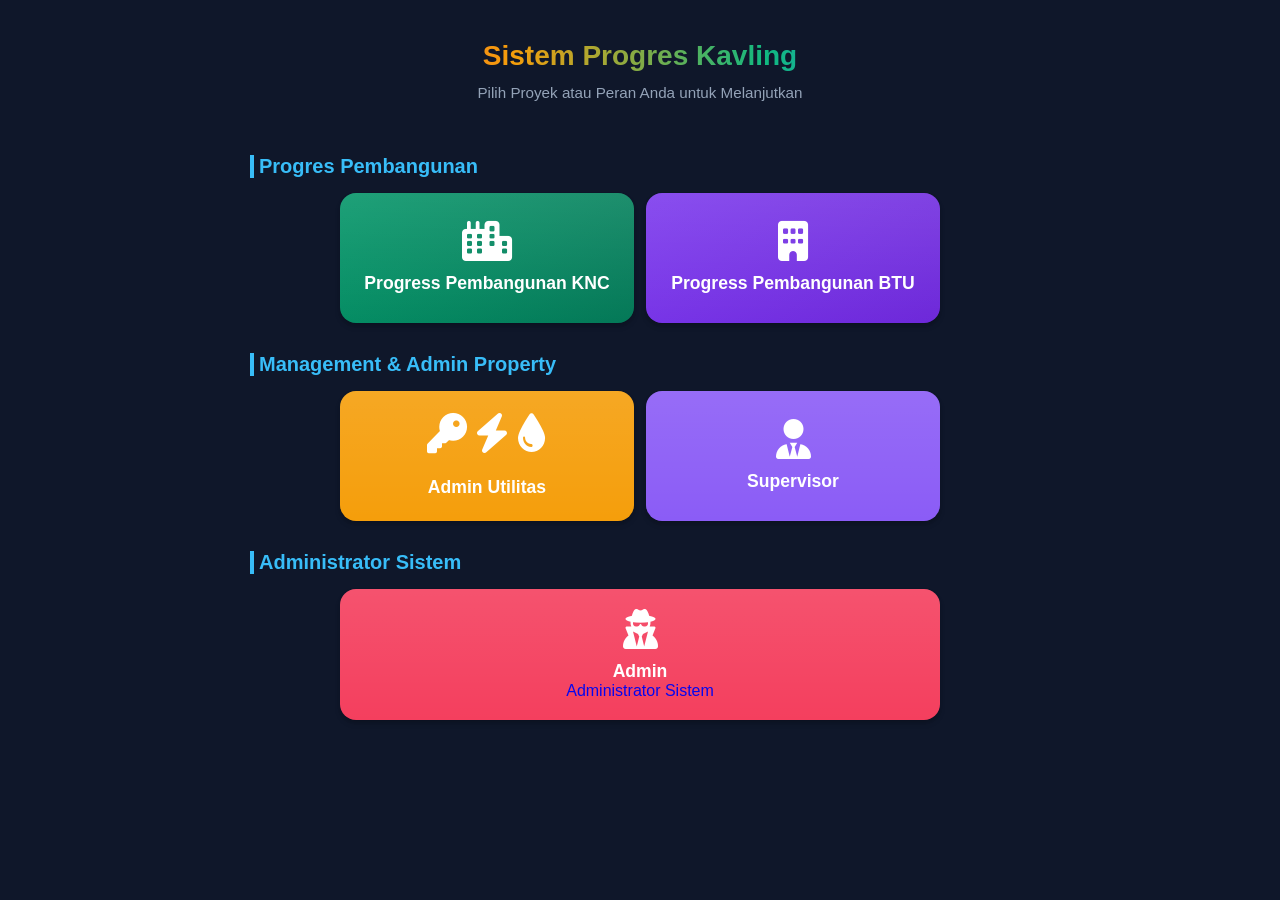
==== commit 5ce4ad70: "Add files via upload" ====
--- a/index.html
+++ b/index.html
@@ -1,3683 +1,89 @@
-<!--  versi 0.5 -->
-<!doctype html>
-<html lang="id">
-  <head>
-    <meta charset="UTF-8" />
-    <meta name="viewport" content="width=device-width, initial-scale=1.0" />
-    <title>DATA PROGRES & KONDISI KAVLING BTU KNC</title>
-    <link
-      rel="stylesheet"
-      href="https://cdnjs.cloudflare.com/ajax/libs/font-awesome/6.4.0/css/all.min.css"
-    />
-    <link rel="stylesheet" href="style.css" />
-    </head>
-  <body>
-    <div class="container">
-      <header>
-        <h1>DATA PROGRES & KONDISI KAVLING BTU KNC</h1>
-        <p class="subtitle">
-          Sistem pemantauan progres pembangunan untuk berbagai peran pengguna.
-          Pilih peran Anda untuk mengakses informasi yang sesuai.
-        </p>
-      </header>
-
-      <!-- Flatpickr CSS & JS -->
-      <link
-        rel="stylesheet"
-        href="https://cdn.jsdelivr.net/npm/flatpickr/dist/flatpickr.min.css"
-      />
-      <link
-        rel="stylesheet"
-        type="text/css"
-        href="https://npmcdn.com/flatpickr/dist/themes/dark.css"
-      />
-      <script src="https://cdn.jsdelivr.net/npm/flatpickr"></script>
-      <script src="https://npmcdn.com/flatpickr/dist/l10n/id.js"></script>
-
-      <div class="main-content">
-        <!-- Section Pelaksana Lapangan -->
-        <div class="section-container">
-          <h2 class="section-title">Pelaksana Lapangan</h2>
-          <div class="role-selector lapangan-set" id="lapanganSelector">
-            <button
-              class="role-btn user1"
-              data-role="user1"
-              type="button"
-              aria-label="Login sebagai Pelaksana 1"
-            >
-              <i class="fas fa-hard-hat"></i>
-              <h3>Pelaksana 1</h3>
-            </button>
-            <button
-              class="role-btn user2"
-              data-role="user2"
-              type="button"
-              aria-label="Login sebagai Pelaksana 2"
-            >
-              <i class="fas fa-hard-hat"></i>
-              <h3>Pelaksana 2</h3>
-            </button>
-            <button
-              class="role-btn user3"
-              data-role="user3"
-              type="button"
-              aria-label="Login sebagai Pelaksana 3"
-            >
-              <i class="fas fa-hard-hat"></i>
-              <h3>Pelaksana 3</h3>
-            </button>
-          </div>
-        </div>
-
-        <!-- Section Manager & Admin Property -->
-        <div class="section-container">
-          <h2 class="section-title">Management & Admin Property</h2>
-          <div
-            class="role-selector manager-handover-set"
-            id="managerHandoverSelector"
-          >
-            <button
-              class="role-btn user4"
-              data-role="user4"
-              type="button"
-              aria-label="Login untuk Input Mutasi Kunci"
-            >
-              <div
-                style="
-                  display: flex;
-                  gap: 10px;
-                  font-size: 2rem;
-                  margin-bottom: 12px;
-                  color: white;
-                "
-              >
-                <i class="fas fa-key"></i>
-                <i class="fas fa-bolt"></i>
-                <i class="fas fa-tint"></i>
-              </div>
-              <h3>Admin Utilitas</h3>
-            </button>
-            <button
-              class="role-btn manager"
-              data-role="manager"
-              type="button"
-              aria-label="Login sebagai Supervisor"
-            >
-              <i class="fas fa-user-tie"></i>
-              <h3>Supervisor</h3>
-            </button>
-          </div>
-        </div>
-
-        <!-- Section Admin -->
-        <div class="section-container">
-          <h2 class="section-title">Administrator Sistem</h2>
-          <div class="role-selector admin-set" id="adminSelector">
-            <button
-              class="role-btn admin"
-              data-role="admin"
-              type="button"
-              aria-label="Login sebagai Admin"
-              style="grid-column: span 2"
-            >
-              <i class="fas fa-user-secret"></i>
-              <h3>Admin</h3>
-              <span class="badge">Administrator Sistem</span>
-            </button>
-          </div>
-        </div>
-      </div>
-
-      <!-- Global Loading Modal -->
-      <div id="loadingModal" class="modal" style="display: none">
-        <div class="modal-content" style="max-width: 300px; padding: 30px">
-          <i
-            class="fas fa-spinner fa-spin"
-            style="font-size: 3rem; color: #38bdf8; margin-bottom: 20px"
-          ></i>
-          <h2 style="font-size: 1.25rem">Mohon Tunggu</h2>
-          <p id="loadingText">Sedang mengambil data...</p>
-        </div>
-      </div>
-
-      <!-- Toast Notification Template -->
-      <template id="toastTemplate">
-        <div class="toast">
-          <div class="toast-content">
-            <i class="fas"></i>
-            <span class="toast-message"></span>
-          </div>
-        </div>
-      </template>
-
-      <!-- Password Modal -->
-      <div id="passwordModal" class="modal" style="display: none">
-        <div
-          class="modal-content"
-          role="dialog"
-          aria-modal="true"
-          aria-labelledby="modalTitle"
-        >
-          <span class="close-btn" role="button" aria-label="Tutup"
-            >&times;</span
-          >
-          <h2 id="modalTitle">Verifikasi Akses</h2>
-          <p>Silakan masukkan password untuk mengakses halaman ini.</p>
-          <input
-            type="password"
-            id="passwordInput"
-            placeholder="Masukkan Password"
-            aria-label="Password"
-            autocomplete="off"
-          />
-          <div
-            id="errorMessage"
-            style="color: #f43f5e; margin-bottom: 15px; font-weight: 600"
-            aria-live="polite"
-          ></div>
-          <button id="submitPassword">Masuk</button>
-        </div>
-      </div>
-
-      <!-- Add Kavling Modal -->
-      <div id="addKavlingModal" class="modal" style="display: none">
-        <div class="modal-content" style="max-width: 450px">
-          <span class="close-btn" id="closeAddKavling">&times;</span>
-          <h2 style="margin-bottom: 20px; color: #38bdf8">
-            <i class="fas fa-plus-circle"></i> Tambah Kavling Baru
-          </h2>
-
-          <div style="text-align: left">
-            <!-- Nama Kavling -->
-            <div style="margin-bottom: 15px">
-              <label
-                style="
-                  display: block;
-                  margin-bottom: 8px;
-                  color: #94a3b8;
-                  font-weight: 600;
-                "
-              >
-                <i class="fas fa-map-marker-alt"></i> Nama Kavling *
-              </label>
-              <input
-                type="text"
-                id="newKavlingName"
-                placeholder="Contoh: M5_11, UJ35_20 (nama blok_nomor)"
-                style="
-                  width: 100%;
-                  padding: 14px;
-                  border-radius: 10px;
-                  background: #0f172a;
-                  color: white;
-                  border: 2px solid #334155;
-                  font-size: 1rem;
-                "
-                autocomplete="off"
-              />
-              <div style="margin-top: 5px; font-size: 0.85rem; color: #f59e0b">
-                <i class="fas fa-info-circle"></i> Format: Blok_Nomor (Contoh:
-                M1_11)
-              </div>
-            </div>
-
-            <!-- Type Kavling -->
-            <div style="margin-bottom: 15px">
-              <label
-                style="
-                  display: block;
-                  margin-bottom: 8px;
-                  color: #94a3b8;
-                  font-weight: 600;
-                "
-              >
-                <i class="fas fa-tag"></i> Type *
-              </label>
-              <input
-                type="text"
-                id="newKavlingType"
-                placeholder="Contoh: T40 RUBY"
-                style="
-                  width: 100%;
-                  padding: 14px;
-                  border-radius: 10px;
-                  background: #0f172a;
-                  color: white;
-                  border: 2px solid #334155;
-                  font-size: 1rem;
-                "
-                autocomplete="off"
-              />
-            </div>
-
-            <!-- LT dan LB -->
-            <div
-              style="
-                display: grid;
-                grid-template-columns: 1fr 1fr;
-                gap: 15px;
-                margin-bottom: 25px;
-              "
-            >
-              <div>
-                <label
-                  style="
-                    display: block;
-                    margin-bottom: 8px;
-                    color: #94a3b8;
-                    font-weight: 600;
-                  "
-                >
-                  <i class="fas fa-vector-square"></i> Luas Tanah (LT)m²
-                </label>
-                <div style="display: flex; align-items: center; gap: 8px">
-                  <input
-                    type="text"
-                    id="newKavlingLT"
-                    placeholder="72"
-                    style="
-                      flex: 1;
-                      padding: 14px;
-                      border-radius: 10px;
-                      background: #0f172a;
-                      color: white;
-                      border: 2px solid #334155;
-                      font-size: 1rem;
-                    "
-                    autocomplete="off"
-                  />
-                </div>
-              </div>
-
-              <div>
-                <label
-                  style="
-                    display: block;
-                    margin-bottom: 8px;
-                    color: #94a3b8;
-                    font-weight: 600;
-                  "
-                >
-                  <i class="fas fa-building"></i> Luas Bangunan (LB)m²
-                </label>
-                <div style="display: flex; align-items: center; gap: 8px">
-                  <input
-                    type="text"
-                    id="newKavlingLB"
-                    placeholder="36"
-                    style="
-                      flex: 1;
-                      padding: 14px;
-                      border-radius: 10px;
-                      background: #0f172a;
-                      color: white;
-                      border: 2px solid #334155;
-                      font-size: 1rem;
-                    "
-                    autocomplete="off"
-                  />
-                </div>
-              </div>
-            </div>
-          </div>
-
-          <!-- Tombol Aksi -->
-          <div style="display: flex; gap: 10px; margin-top: 20px">
-            <button
-              id="submitNewKavling"
-              style="
-                flex: 3;
-                padding: 14px;
-                background: linear-gradient(135deg, #10b981, #059669);
-                color: white;
-                border: none;
-                border-radius: 10px;
-                font-weight: 700;
-                cursor: pointer;
-                font-size: 1rem;
-              "
-            >
-              <i class="fas fa-save"></i> Simpan Kavling Baru
-            </button>
-            <button
-              onclick="document.getElementById('addKavlingModal').style.display='none';"
-              style="
-                flex: 1;
-                padding: 14px;
-                background: linear-gradient(135deg, #64748b, #475569);
-                color: white;
-                border: none;
-                border-radius: 10px;
-                font-weight: 700;
-                cursor: pointer;
-                font-size: 1rem;
-              "
-            >
-              <i class="fas fa-times"></i> Batal
-            </button>
-          </div>
-
-          <!-- Catatan -->
-          <div
-            style="
-              margin-top: 20px;
-              padding: 15px;
-              background: rgba(56, 189, 248, 0.1);
-              border-radius: 10px;
-              border: 1px solid #38bdf8;
-            "
-          >
-            <div style="display: flex; align-items: flex-start; gap: 10px">
-              <i
-                class="fas fa-lightbulb"
-                style="color: #f59e0b; font-size: 1.2rem; margin-top: 2px"
-              ></i>
-              <div style="flex: 1">
-                <h4
-                  style="margin: 0 0 5px 0; color: #f59e0b; font-size: 0.95rem"
-                >
-                  Informasi:
-                </h4>
-                <p style="margin: 0; color: #94a3b8; font-size: 0.85rem">
-                  Kavling baru akan ditambahkan ke data dengan progress (0%).
-                  Anda dapat mengisi progress setelah kavling ditambahkan.
-                </p>
-              </div>
-            </div>
-          </div>
-        </div>
-      </div>
-
-      <!-- Edit Kavling Modal -->
-      <div id="editKavlingModal" class="modal" style="display: none">
-        <div class="modal-content" style="max-width: 450px">
-          <span class="close-btn" id="closeEditKavling">&times;</span>
-          <h2 style="margin-bottom: 20px; color: #6366f1">
-            <i class="fas fa-edit"></i> Edit Kavling
-          </h2>
-
-          <div style="text-align: left">
-            <!-- Nama Kavling -->
-            <div style="margin-bottom: 15px">
-              <label
-                style="
-                  display: block;
-                  margin-bottom: 8px;
-                  color: #94a3b8;
-                  font-weight: 600;
-                "
-              >
-                <i class="fas fa-map-marker-alt"></i> Nama Kavling *
-              </label>
-              <input
-                type="text"
-                id="editKavlingName"
-                placeholder="Contoh: M5_11"
-                style="
-                  width: 100%;
-                  padding: 14px;
-                  border-radius: 10px;
-                  background: #0f172a;
-                  color: white;
-                  border: 2px solid #334155;
-                  font-size: 1rem;
-                "
-                autocomplete="off"
-              />
-            </div>
-
-            <!-- Type Kavling -->
-            <div style="margin-bottom: 15px">
-              <label
-                style="
-                  display: block;
-                  margin-bottom: 8px;
-                  color: #94a3b8;
-                  font-weight: 600;
-                "
-              >
-                <i class="fas fa-tag"></i> Type *
-              </label>
-              <input
-                type="text"
-                id="editKavlingType"
-                placeholder="Contoh: T40 RUBY"
-                style="
-                  width: 100%;
-                  padding: 14px;
-                  border-radius: 10px;
-                  background: #0f172a;
-                  color: white;
-                  border: 2px solid #334155;
-                  font-size: 1rem;
-                "
-                autocomplete="off"
-              />
-            </div>
-
-            <!-- LT dan LB -->
-            <div
-              style="
-                display: grid;
-                grid-template-columns: 1fr 1fr;
-                gap: 15px;
-                margin-bottom: 25px;
-              "
-            >
-              <div>
-                <label
-                  style="
-                    display: block;
-                    margin-bottom: 8px;
-                    color: #94a3b8;
-                    font-weight: 600;
-                  "
-                >
-                  <i class="fas fa-vector-square"></i> Luas Tanah (LT)m²
-                </label>
-                <div style="display: flex; align-items: center; gap: 8px">
-                  <input
-                    type="text"
-                    id="editKavlingLT"
-                    placeholder="72"
-                    style="
-                      flex: 1;
-                      padding: 14px;
-                      border-radius: 10px;
-                      background: #0f172a;
-                      color: white;
-                      border: 2px solid #334155;
-                      font-size: 1rem;
-                    "
-                    autocomplete="off"
-                  />
-                </div>
-              </div>
-
-              <div>
-                <label
-                  style="
-                    display: block;
-                    margin-bottom: 8px;
-                    color: #94a3b8;
-                    font-weight: 600;
-                  "
-                >
-                  <i class="fas fa-building"></i> Luas Bangunan (LB)m²
-                </label>
-                <div style="display: flex; align-items: center; gap: 8px">
-                  <input
-                    type="text"
-                    id="editKavlingLB"
-                    placeholder="36"
-                    style="
-                      flex: 1;
-                      padding: 14px;
-                      border-radius: 10px;
-                      background: #0f172a;
-                      color: white;
-                      border: 2px solid #334155;
-                      font-size: 1rem;
-                    "
-                    autocomplete="off"
-                  />
-                </div>
-              </div>
-            </div>
-          </div>
-
-          <!-- Tombol Aksi -->
-          <div
-            style="
-              display: flex;
-              flex-direction: column;
-              gap: 10px;
-              margin-top: 20px;
-            "
-          >
-            <div style="display: flex; gap: 10px">
-              <button
-                id="submitEditKavling"
-                class="btn-edit-submit"
-                style="
-                  flex: 3;
-                  padding: 14px;
-                  background: linear-gradient(135deg, #6366f1, #4f46e5);
-                  color: white;
-                  border: none;
-                  border-radius: 10px;
-                  font-weight: 700;
-                  cursor: pointer;
-                  font-size: 1rem;
-                  transition: all 0.2s ease;
-                "
-              >
-                <i class="fas fa-save"></i> Update Data Kavling
-              </button>
-              <button
-                onclick="document.getElementById('editKavlingModal').style.display='none';"
-                class="btn-edit-cancel"
-                style="
-                  flex: 1;
-                  padding: 14px;
-                  background: linear-gradient(135deg, #64748b, #475569);
-                  color: white;
-                  border: none;
-                  border-radius: 10px;
-                  font-weight: 700;
-                  cursor: pointer;
-                  font-size: 1rem;
-                  transition: all 0.2s ease;
-                "
-              >
-                <i class="fas fa-times"></i> Batal
-              </button>
-            </div>
-            <button
-              id="deleteKavlingData"
-              class="btn-edit-delete"
-              style="
-                width: 100%;
-                padding: 14px;
-                background: linear-gradient(135deg, #f43f5e, #e11d48);
-                color: white;
-                border: none;
-                border-radius: 10px;
-                font-weight: 700;
-                cursor: pointer;
-                font-size: 1rem;
-                transition: all 0.2s ease;
-              "
-            >
-              <i class="fas fa-trash-alt"></i> Hapus Data Kavling
-            </button>
-          </div>
-        </div>
-      </div>
-
-      <!-- ============================== PAGES ============================== -->
-
-      <!-- PAGE: user1 -->
-      <div class="page-content user1-page" id="user1Page" aria-hidden="true">
-        <div class="page-header">
-          <div class="page-title">
-            <i class="fas fa-hard-hat"></i>
-            <h2 id="user1Title">Dashboard Pelaksana 1</h2>
-          </div>
-          <div class="dashboard-buttons-grid">
-            <button class="logout-btn combined-btn" type="button">
-              <i class="fas fa-sign-out-alt"></i> Kembali ke Menu Awal & Logout
-            </button>
-            <button class="btn-edit-kavling" type="button">
-              <i class="fas fa-edit"></i> Edit Kavling
-            </button>
-            <button class="btn-add-kavling" type="button">
-              <i class="fas fa-plus-circle"></i> Tambah Kavling
-            </button>
-            <button class="sync-btn combined-btn" type="button">
-              <i class="fas fa-sync-alt"></i> Sinkronkan Data
-            </button>
-          </div>
-        </div>
-
-        <div class="page-layout">
-          <div class="sidebar-kavling">
-            <div class="search-section">
-              <div class="search-box">
-                <div class="custom-search-container">
-                  <input
-                    type="text"
-                    id="searchKavlingUser1Input"
-                    class="search-input-custom"
-                    placeholder="Cari Kavling..."
-                    autocomplete="off"
-                  />
-                  <div
-                    id="searchKavlingUser1List"
-                    class="custom-dropdown-list"
-                    style="display: none"
-                  ></div>
-                  <select id="searchKavlingUser1" style="display: none">
-                    <option value="">-- Pilih Kavling --</option>
-                  </select>
-                </div>
-              </div>
-
-              <div class="kavling-info-display" id="kavlingInfoUser1">
-                <div class="info-item">
-                  <span class="info-label">Blok/Kavling:</span>
-                  <span class="info-value val-name">-</span>
-                </div>
-                <div class="info-item">
-                  <span class="info-label">Type:</span>
-                  <span class="info-value val-type">-</span>
-                </div>
-                <div class="info-item">
-                  <span class="info-label">Luas Tanah (LT):</span>
-                  <span class="info-value val-lt">-</span>
-                </div>
-                <div class="info-item">
-                  <span class="info-label">Luas Bangunan (LB):</span>
-                  <span class="info-value val-lb">-</span>
-              </div>
-                <div class="info-item">
-                  <span class="info-label">>Tanggal HandOver Kunci ke User::</span>
-                  <span class="info-value val-HOuser">-</span>
-              </div>
-                </div>
-              </div>
-            </div>
-          </div>
-
-          <div class="page-body">
-            <div class="overall-rekap">
-              <div class="rekap-header">
-                <h3>Keseluruhan Progres Proyek</h3>
-                <span class="total-percent" aria-live="polite">0%</span>
-              </div>
-              <div class="progress-bar main">
-                <div class="progress-fill total-bar" style="width: 0%"></div>
-              </div>
-            </div>
-
-            <!-- Pelaksana Tabs -->
-            <div class="admin-tabs pelaksana-tabs">
-              <button class="admin-tab-btn active" data-tab="user1-tahap1">
-                <i class="fas fa-layer-group"></i> Tahap 1
-              </button>
-              <button class="admin-tab-btn" data-tab="user1-tahap2">
-                <i class="fas fa-layer-group"></i> Tahap 2
-              </button>
-              <button class="admin-tab-btn" data-tab="user1-tahap3">
-                <i class="fas fa-layer-group"></i> Tahap 3
-              </button>
-              <button class="admin-tab-btn" data-tab="user1-tahap4">
-                <i class="fas fa-layer-group"></i> Tahap 4
-              </button>
-              <button class="admin-tab-btn" data-tab="user1-kondisi_saat_ini">
-                <i class="fas fa-tools"></i> Kondisi Unit Saat Ini
-              </button>
-            </div>
-
-            <div class="tab-content pelaksana-tab-content">
-              <!-- TAHAP 1 - USER 1 -->
-              <div id="tab-user1-tahap1" class="tab-content-item active">
-                <div class="progress-section detailed" data-tahap="1">
-                  <div class="section-header-flex">
-                    <h3>Tahap 1: Progres Kerja Struktur Awal</h3>
-                    <span class="sub-percent">0%</span>
-                  </div>
-                  <div class="progress-bar">
-                    <div class="progress-fill tahap1" style="width: 0%"></div>
-                  </div>
-                  <div class="sub-tasks-grid">
-                    
-                    <!-- LAND CLEARING dengan pilihan 50%, 90%, 100% -->
-                    <div class="task-item-standalone progress-choice">
-                      <span class="item-title">LAND CLEARING</span>
-                      <div class="progress-buttons">
-                        <button type="button" class="progress-btn" data-task="LAND CLEARING" data-value="50%">50%</button>
-                        <div class="progress-divider">|</div>
-                        <button type="button" class="progress-btn" data-task="LAND CLEARING" data-value="90%">90%</button>
-                        <div class="progress-divider">|</div>
-                        <button type="button" class="progress-btn" data-task="LAND CLEARING" data-value="100%">100%</button>
-                      </div>
-                      <input
-                        type="hidden"
-                        name="land-clearing-progress"
-                        value=""
-                        class="sub-task"
-                        data-weight="1"
-                        data-task="LAND CLEARING"
-                        id="landClearingInputUser1"
-                      />
-                    </div>
-
-                    <!-- PONDASI dengan pilihan 50%, 90%, 100% -->
-                    <div class="task-item-standalone progress-choice">
-                      <span class="item-title">PONDASI</span>
-                      <div class="progress-buttons">
-                        <button type="button" class="progress-btn" data-task="PONDASI" data-value="50%">50%</button>
-                        <div class="progress-divider">|</div>
-                        <button type="button" class="progress-btn" data-task="PONDASI" data-value="90%">90%</button>
-                        <div class="progress-divider">|</div>
-                        <button type="button" class="progress-btn" data-task="PONDASI" data-value="100%">100%</button>
-                      </div>
-                      <input
-                        type="hidden"
-                        name="pondasi-progress"
-                        value=""
-                        class="sub-task"
-                        data-weight="1"
-                        data-task="PONDASI"
-                        id="pondasiInputUser1"
-                      />
-                    </div>
-
-                    <!-- SLOOF dengan pilihan 50%, 90%, 100% -->
-                    <div class="task-item-standalone progress-choice">
-                      <span class="item-title">SLOOF</span>
-                      <div class="progress-buttons">
-                        <button type="button" class="progress-btn" data-task="SLOOF" data-value="50%">50%</button>
-                        <div class="progress-divider">|</div>
-                        <button type="button" class="progress-btn" data-task="SLOOF" data-value="90%">90%</button>
-                        <div class="progress-divider">|</div>
-                        <button type="button" class="progress-btn" data-task="SLOOF" data-value="100%">100%</button>
-                      </div>
-                      <input
-                        type="hidden"
-                        name="sloof-progress"
-                        value=""
-                        class="sub-task"
-                        data-weight="1"
-                        data-task="SLOOF"
-                        id="sloofInputUser1"
-                      />
-                    </div>
-
-                    <!-- PASANG DINDING S/D CANOPY -->
-                    <div class="task-item-standalone progress-choice">
-                      <span class="item-title">PASANG DINDING SAMPAI DENGAN CANOPY</span>
-                      <div class="progress-buttons">
-                        <button type="button" class="progress-btn" data-task="PAS.DDG S/D2 CANOPY" data-value="50%">50%</button>
-                        <div class="progress-divider">|</div>
-                        <button type="button" class="progress-btn" data-task="PAS.DDG S/D2 CANOPY" data-value="90%">90%</button>
-                        <div class="progress-divider">|</div>
-                        <button type="button" class="progress-btn" data-task="PAS.DDG S/D2 CANOPY" data-value="100%">100%</button>
-                      </div>
-                      <input
-                        type="hidden"
-                        value=""
-                        class="sub-task"
-                        data-weight="1"
-                        data-task="PAS.DDG S/D2 CANOPY"
-                        id="pasDdgCanopyInputUser1"
-                      />
-                    </div>
-
-                    <!-- PASANG DINDING S/D RING BALK -->
-                    <div class="task-item-standalone progress-choice">
-                      <span class="item-title">PASANG DINDING SAMPAI DENGAN RING BALK</span>
-                      <div class="progress-buttons">
-                        <button type="button" class="progress-btn" data-task="PAS.DDG S/D RING BLK" data-value="50%">50%</button>
-                        <div class="progress-divider">|</div>
-                        <button type="button" class="progress-btn" data-task="PAS.DDG S/D RING BLK" data-value="90%">90%</button>
-                        <div class="progress-divider">|</div>
-                        <button type="button" class="progress-btn" data-task="PAS.DDG S/D RING BLK" data-value="100%">100%</button>
-                      </div>
-                      <input
-                        type="hidden"
-                        value=""
-                        class="sub-task"
-                        data-weight="1"
-                        data-task="PAS.DDG S/D RING BLK"
-                        id="pasDdgRingBlkInputUser1"
-                      />
-                    </div>
-
-                    <!-- CONDUIT+INBOW DOOS -->
-                    <div class="task-item-standalone progress-choice">
-                      <span class="item-title">CONDUIT+INBOW DOOS</span>
-                      <div class="progress-buttons">
-                        <button type="button" class="progress-btn" data-task="CONDUIT+INBOW DOOS" data-value="50%">50%</button>
-                        <div class="progress-divider">|</div>
-                        <button type="button" class="progress-btn" data-task="CONDUIT+INBOW DOOS" data-value="90%">90%</button>
-                        <div class="progress-divider">|</div>
-                        <button type="button" class="progress-btn" data-task="CONDUIT+INBOW DOOS" data-value="100%">100%</button>
-                      </div>
-                      <input
-                        type="hidden"
-                        value=""
-                        class="sub-task"
-                        data-weight="1"
-                        data-task="CONDUIT+INBOW DOOS"
-                        id="conduitInputUser1"
-                      />
-                    </div>
-
-                    <!-- PIPA AIR KOTOR -->
-                    <div class="task-item-standalone progress-choice">
-                      <span class="item-title">PIPA AIR KOTOR</span>
-                      <div class="progress-buttons">
-                        <button type="button" class="progress-btn" data-task="PIPA AIR KOTOR" data-value="50%">50%</button>
-                        <div class="progress-divider">|</div>
-                        <button type="button" class="progress-btn" data-task="PIPA AIR KOTOR" data-value="90%">90%</button>
-                        <div class="progress-divider">|</div>
-                        <button type="button" class="progress-btn" data-task="PIPA AIR KOTOR" data-value="100%">100%</button>
-                      </div>
-                      <input
-                        type="hidden"
-                        value=""
-                        class="sub-task"
-                        data-weight="1"
-                        data-task="PIPA AIR KOTOR"
-                        id="pipaAirKotorInputUser1"
-                      />
-                    </div>
-
-                    <!-- PIPA AIR BERSIH -->
-                    <div class="task-item-standalone progress-choice">
-                      <span class="item-title">PIPA AIR BERSIH</span>
-                      <div class="progress-buttons">
-                        <button type="button" class="progress-btn" data-task="PIPA AIR BERSIH" data-value="50%">50%</button>
-                        <div class="progress-divider">|</div>
-                        <button type="button" class="progress-btn" data-task="PIPA AIR BERSIH" data-value="90%">90%</button>
-                        <div class="progress-divider">|</div>
-                        <button type="button" class="progress-btn" data-task="PIPA AIR BERSIH" data-value="100%">100%</button>
-                      </div>
-                      <input
-                        type="hidden"
-                        value=""
-                        class="sub-task"
-                        data-weight="1"
-                        data-task="PIPA AIR BERSIH"
-                        id="pipaAirBersihInputUser1"
-                      />
-                    </div>
-
-                    <!-- SISTEM PEMBUANGAN (pilihan Biotank/Ipal/Septictank) -->
-                    <div class="task-item-standalone waste-system">
-                      <span class="item-title">SISTEM PEMBUANGAN</span>
-                      <div class="dual-state-buttons">
-                        <button
-                          type="button"
-                          class="state-btn system-btn"
-                          data-state="biotank"
-                          data-active="false"
-                        >
-                          Biotank
-                        </button>
-                        <div class="vertical-divider">|</div>
-                        <button
-                          type="button"
-                          class="state-btn system-btn"
-                          data-state="ipal"
-                          data-active="false"
-                        >
-                          Ipal
-                        </button>
-                        <div class="vertical-divider">|</div>
-                        <button
-                          type="button"
-                          class="state-btn system-btn"
-                          data-state="septictank"
-                          data-active="false"
-                        >
-                          Septictank
-                        </button>
-                      </div>
-                      <input
-                        type="hidden"
-                        name="waste-system"
-                        value=""
-                        class="sub-task"
-                        data-weight="1"
-                        data-task="SISTEM PEMBUANGAN"
-                        id="wasteSystemInputUser1"
-                      />
-                    </div>
-
-                    <!-- PLESTER -->
-                    <div class="task-item-standalone progress-choice">
-                      <span class="item-title">PLESTER</span>
-                      <div class="progress-buttons">
-                        <button type="button" class="progress-btn" data-task="PLESTER" data-value="50%">50%</button>
-                        <div class="progress-divider">|</div>
-                        <button type="button" class="progress-btn" data-task="PLESTER" data-value="90%">90%</button>
-                        <div class="progress-divider">|</div>
-                        <button type="button" class="progress-btn" data-task="PLESTER" data-value="100%">100%</button>
-                      </div>
-                      <input
-                        type="hidden"
-                        value=""
-                        class="sub-task"
-                        data-weight="1"
-                        data-task="PLESTER"
-                        id="plesterInputUser1"
-                      />
-                    </div>
-
-                    <!-- ACIAN & BENANGAN -->
-                    <div class="task-item-standalone progress-choice">
-                      <span class="item-title">ACIAN & BENANGAN</span>
-                      <div class="progress-buttons">
-                        <button type="button" class="progress-btn" data-task="ACIAN & BENANGAN" data-value="50%">50%</button>
-                        <div class="progress-divider">|</div>
-                        <button type="button" class="progress-btn" data-task="ACIAN & BENANGAN" data-value="90%">90%</button>
-                        <div class="progress-divider">|</div>
-                        <button type="button" class="progress-btn" data-task="ACIAN & BENANGAN" data-value="100%">100%</button>
-                      </div>
-                      <input
-                        type="hidden"
-                        value=""
-                        class="sub-task"
-                        data-weight="1"
-                        data-task="ACIAN & BENANGAN"
-                        id="acianBenInputUser1"
-                      />
-                    </div>
-
-                    <!-- COR MEJA DAPUR (pilihan Dengan/Tanpa) -->
-                    <div class="task-item-standalone table-kitchen">
-                      <span class="item-title">COR MEJA DAPUR</span>
-                      <div class="dual-state-buttons">
-                        <button
-                          type="button"
-                          class="state-btn table-btn"
-                          data-state="include"
-                          data-active="false"
-                        >
-                          Dengan COR MEJA DAPUR
-                        </button>
-                        <div class="vertical-divider">|</div>
-                        <button
-                          type="button"
-                          class="state-btn table-btn"
-                          data-state="exclude"
-                          data-active="false"
-                        >
-                          Tanpa COR MEJA DAPUR
-                        </button>
-                      </div>
-                      <input
-                        type="hidden"
-                        name="table-kitchen"
-                        value=""
-                        class="sub-task"
-                        data-weight="1"
-                        data-task="COR MEJA DAPUR"
-                        id="tableKitchenInputUser1"
-                      />
-                    </div>
-
-                  </div>
-                  <button class="btn-save-section" type="button" data-tahap="1">
-                    <i class="fas fa-save"></i> Simpan Tahap 1
-                  </button>
-                </div>
-              </div>
-
-           <!-- TAHAP 2 - USER 1 -->
-              <div id="tab-user1-tahap2" class="tab-content-item">
-                <div class="progress-section detailed" data-tahap="2">
-                  <div class="section-header-flex">
-                    <h3>Tahap 2: Progres Kerja Atap, Dinding & Lantai</h3>
-                    <span class="sub-percent">0%</span>
-                  </div>
-                  <div class="progress-bar">
-                    <div class="progress-fill tahap2" style="width: 0%"></div>
-                  </div>
-                  <div class="sub-tasks-grid">
-                    
-                    <!-- RANGKA ATAP -->
-                    <div class="task-item-standalone progress-choice">
-                      <span class="item-title">RANGKA ATAP</span>
-                      <div class="progress-buttons">
-                        <button type="button" class="progress-btn" data-task="RANGKA ATAP" data-value="50%">50%</button>
-                        <div class="progress-divider">|</div>
-                        <button type="button" class="progress-btn" data-task="RANGKA ATAP" data-value="90%">90%</button>
-                        <div class="progress-divider">|</div>
-                        <button type="button" class="progress-btn" data-task="RANGKA ATAP" data-value="100%">100%</button>
-                      </div>
-                      <input type="hidden" value="" class="sub-task" data-weight="1" data-task="RANGKA ATAP" id="rangkaAtapInputUser1" />
-                    </div>
-
-                    <!-- GENTENG -->
-                    <div class="task-item-standalone progress-choice">
-                      <span class="item-title">GENTENG</span>
-                      <div class="progress-buttons">
-                        <button type="button" class="progress-btn" data-task="GENTENG" data-value="50%">50%</button>
-                        <div class="progress-divider">|</div>
-                        <button type="button" class="progress-btn" data-task="GENTENG" data-value="90%">90%</button>
-                        <div class="progress-divider">|</div>
-                        <button type="button" class="progress-btn" data-task="GENTENG" data-value="100%">100%</button>
-                      </div>
-                      <input type="hidden" value="" class="sub-task" data-weight="1" data-task="GENTENG" id="gentengInputUser1" />
-                    </div>
-
-                    <!-- PLAFOND -->
-                    <div class="task-item-standalone progress-choice">
-                      <span class="item-title">PLAFOND</span>
-                      <div class="progress-buttons">
-                        <button type="button" class="progress-btn" data-task="PLAFOND" data-value="50%">50%</button>
-                        <div class="progress-divider">|</div>
-                        <button type="button" class="progress-btn" data-task="PLAFOND" data-value="90%">90%</button>
-                        <div class="progress-divider">|</div>
-                        <button type="button" class="progress-btn" data-task="PLAFOND" data-value="100%">100%</button>
-                      </div>
-                      <input type="hidden" value="" class="sub-task" data-weight="1" data-task="PLAFOND" id="plafondInputUser1" />
-                    </div>
-
-                    <!-- KERAMIK DINDING (pilihan Dengan/Tanpa) -->
-                    <div class="task-item-standalone bathroom-tiles">
-                      <span class="item-title">KERAMIK DINDING TOILET & DAPUR</span>
-                      <div class="dual-state-buttons">
-                        <button type="button" class="state-btn tiles-btn" data-state="include" data-active="false">Dengan Keramik Dinding</button>
-                        <div class="vertical-divider">|</div>
-                        <button type="button" class="state-btn tiles-btn" data-state="exclude" data-active="false">Tanpa Keramik Dinding</button>
-                      </div>
-                      <input type="hidden" name="bathroom-tiles" value="" class="sub-task" data-weight="1" data-task="KERAMIK DINDING TOILET & DAPUR" id="bathroomTilesInputUser1" />
-                    </div>
-
-                    <!-- INSTALASI LISTRIK -->
-                    <div class="task-item-standalone progress-choice">
-                      <span class="item-title">INSTALASI LISTRIK</span>
-                      <div class="progress-buttons">
-                        <button type="button" class="progress-btn" data-task="INSTALASI LISTRIK" data-value="50%">50%</button>
-                        <div class="progress-divider">|</div>
-                        <button type="button" class="progress-btn" data-task="INSTALASI LISTRIK" data-value="90%">90%</button>
-                        <div class="progress-divider">|</div>
-                        <button type="button" class="progress-btn" data-task="INSTALASI LISTRIK" data-value="100%">100%</button>
-                      </div>
-                      <input type="hidden" value="" class="sub-task" data-weight="1" data-task="INSTALASI LISTRIK" id="instalasiListrikInputUser1" />
-                    </div>
-
-                    <!-- KERAMIK LANTAI -->
-                    <div class="task-item-standalone progress-choice">
-                      <span class="item-title">KERAMIK LANTAI</span>
-                      <div class="progress-buttons">
-                        <button type="button" class="progress-btn" data-task="KERAMIK LANTAI" data-value="50%">50%</button>
-                        <div class="progress-divider">|</div>
-                        <button type="button" class="progress-btn" data-task="KERAMIK LANTAI" data-value="90%">90%</button>
-                        <div class="progress-divider">|</div>
-                        <button type="button" class="progress-btn" data-task="KERAMIK LANTAI" data-value="100%">100%</button>
-                      </div>
-                      <input type="hidden" value="" class="sub-task" data-weight="1" data-task="KERAMIK LANTAI" id="keramikLantaiInputUser1" />
-                    </div>
-
-                  </div>
-                  <button class="btn-save-section" type="button" data-tahap="2">
-                    <i class="fas fa-save"></i> Simpan Tahap 2
-                  </button>
-                </div>
-              </div>
-
-              <!-- TAHAP 3 - USER 1 -->
-              <div id="tab-user1-tahap3" class="tab-content-item">
-                <div class="progress-section detailed" data-tahap="3">
-                  <div class="section-header-flex">
-                    <h3>Tahap 3: Progres Kerja Pemasangan Fasilitas</h3>
-                    <span class="sub-percent">0%</span>
-                  </div>
-                  <div class="progress-bar">
-                    <div class="progress-fill tahap3" style="width: 0%"></div>
-                  </div>
-                  <div class="sub-tasks-grid">
-                    
-                    <!-- KUSEN PINTU & JENDELA -->
-                    <div class="task-item-standalone progress-choice">
-                      <span class="item-title">KUSEN PINTU & JENDELA</span>
-                      <div class="progress-buttons">
-                        <button type="button" class="progress-btn" data-task="KUSEN PINTU & JENDELA" data-value="50%">50%</button>
-                        <div class="progress-divider">|</div>
-                        <button type="button" class="progress-btn" data-task="KUSEN PINTU & JENDELA" data-value="90%">90%</button>
-                        <div class="progress-divider">|</div>
-                        <button type="button" class="progress-btn" data-task="KUSEN PINTU & JENDELA" data-value="100%">100%</button>
-                      </div>
-                      <input type="hidden" value="" class="sub-task" data-weight="1" data-task="KUSEN PINTU & JENDELA" />
-                    </div>
-
-                    <!-- DAUN PINTU & JENDELA -->
-                    <div class="task-item-standalone progress-choice">
-                      <span class="item-title">DAUN PINTU & JENDELA</span>
-                      <div class="progress-buttons">
-                        <button type="button" class="progress-btn" data-task="DAUN PINTU & JENDELA" data-value="50%">50%</button>
-                        <div class="progress-divider">|</div>
-                        <button type="button" class="progress-btn" data-task="DAUN PINTU & JENDELA" data-value="90%">90%</button>
-                        <div class="progress-divider">|</div>
-                        <button type="button" class="progress-btn" data-task="DAUN PINTU & JENDELA" data-value="100%">100%</button>
-                      </div>
-                      <input type="hidden" value="" class="sub-task" data-weight="1" data-task="DAUN PINTU & JENDELA" />
-                    </div>
-
-                    <!-- CAT DASAR + LAPIS AWAL -->
-                    <div class="task-item-standalone progress-choice">
-                      <span class="item-title">CAT DASAR + LAPIS AWAL</span>
-                      <div class="progress-buttons">
-                        <button type="button" class="progress-btn" data-task="CAT DASAR + LAPIS AWAL" data-value="50%">50%</button>
-                        <div class="progress-divider">|</div>
-                        <button type="button" class="progress-btn" data-task="CAT DASAR + LAPIS AWAL" data-value="90%">90%</button>
-                        <div class="progress-divider">|</div>
-                        <button type="button" class="progress-btn" data-task="CAT DASAR + LAPIS AWAL" data-value="100%">100%</button>
-                      </div>
-                      <input type="hidden" value="" class="sub-task" data-weight="1" data-task="CAT DASAR + LAPIS AWAL" />
-                    </div>
-
-                    <!-- FITTING LAMPU -->
-                    <div class="task-item-standalone progress-choice">
-                      <span class="item-title">FITTING LAMPU</span>
-                      <div class="progress-buttons">
-                        <button type="button" class="progress-btn" data-task="FITTING LAMPU" data-value="50%">50%</button>
-                        <div class="progress-divider">|</div>
-                        <button type="button" class="progress-btn" data-task="FITTING LAMPU" data-value="90%">90%</button>
-                        <div class="progress-divider">|</div>
-                        <button type="button" class="progress-btn" data-task="FITTING LAMPU" data-value="100%">100%</button>
-                      </div>
-                      <input type="hidden" value="" class="sub-task" data-weight="1" data-task="FITTING LAMPU" />
-                    </div>
-
-                    <!-- FIXTURE & SANITER -->
-                    <div class="task-item-standalone progress-choice">
-                      <span class="item-title">FIXTURE & SANITER</span>
-                      <div class="progress-buttons">
-                        <button type="button" class="progress-btn" data-task="FIXTURE & SANITER" data-value="50%">50%</button>
-                        <div class="progress-divider">|</div>
-                        <button type="button" class="progress-btn" data-task="FIXTURE & SANITER" data-value="90%">90%</button>
-                        <div class="progress-divider">|</div>
-                        <button type="button" class="progress-btn" data-task="FIXTURE & SANITER" data-value="100%">100%</button>
-                      </div>
-                      <input type="hidden" value="" class="sub-task" data-weight="1" data-task="FIXTURE & SANITER" />
-                    </div>
-
-                    <!-- CAT FINISH INTERIOR -->
-                    <div class="task-item-standalone progress-choice">
-                      <span class="item-title">CAT FINISH INTERIOR</span>
-                      <div class="progress-buttons">
-                        <button type="button" class="progress-btn" data-task="CAT FINISH INTERIOR" data-value="50%">50%</button>
-                        <div class="progress-divider">|</div>
-                        <button type="button" class="progress-btn" data-task="CAT FINISH INTERIOR" data-value="90%">90%</button>
-                        <div class="progress-divider">|</div>
-                        <button type="button" class="progress-btn" data-task="CAT FINISH INTERIOR" data-value="100%">100%</button>
-                      </div>
-                      <input type="hidden" value="" class="sub-task" data-weight="1" data-task="CAT FINISH INTERIOR" />
-                    </div>
-
-                    <!-- CAT FINISH EXTERIOR -->
-                    <div class="task-item-standalone progress-choice">
-                      <span class="item-title">CAT FINISH EXTERIOR</span>
-                      <div class="progress-buttons">
-                        <button type="button" class="progress-btn" data-task="CAT FINISH EXTERIOR" data-value="50%">50%</button>
-                        <div class="progress-divider">|</div>
-                        <button type="button" class="progress-btn" data-task="CAT FINISH EXTERIOR" data-value="90%">90%</button>
-                        <div class="progress-divider">|</div>
-                        <button type="button" class="progress-btn" data-task="CAT FINISH EXTERIOR" data-value="100%">100%</button>
-                      </div>
-                      <input type="hidden" value="" class="sub-task" data-weight="1" data-task="CAT FINISH EXTERIOR" />
-                    </div>
-
-                    <!-- BAK KONTROL & BATAS CARPORT -->
-                    <div class="task-item-standalone progress-choice">
-                      <span class="item-title">BAK KONTROL & BATAS CARPORT</span>
-                      <div class="progress-buttons">
-                        <button type="button" class="progress-btn" data-task="BAK KONTROL & BATAS CARPORT" data-value="50%">50%</button>
-                        <div class="progress-divider">|</div>
-                        <button type="button" class="progress-btn" data-task="BAK KONTROL & BATAS CARPORT" data-value="90%">90%</button>
-                        <div class="progress-divider">|</div>
-                        <button type="button" class="progress-btn" data-task="BAK KONTROL & BATAS CARPORT" data-value="100%">100%</button>
-                      </div>
-                      <input type="hidden" value="" class="sub-task" data-weight="1" data-task="BAK KONTROL & BATAS CARPORT" />
-                    </div>
-
-                    <!-- PAVING HALAMAN / CARPOT -->
-                    <div class="task-item-standalone progress-choice">
-                      <span class="item-title">PAVING HALAMAN / Carpot</span>
-                      <div class="progress-buttons">
-                        <button type="button" class="progress-btn" data-task="PAVING HALAMAN" data-value="50%">50%</button>
-                        <div class="progress-divider">|</div>
-                        <button type="button" class="progress-btn" data-task="PAVING HALAMAN" data-value="90%">90%</button>
-                        <div class="progress-divider">|</div>
-                        <button type="button" class="progress-btn" data-task="PAVING HALAMAN" data-value="100%">100%</button>
-                      </div>
-                      <input type="hidden" value="" class="sub-task" data-weight="1" data-task="PAVING HALAMAN" />
-                    </div>
-
-                    <!-- METERAN LISTRIK -->
-                    <div class="task-item-standalone progress-choice">
-                      <span class="item-title">Meteran Listrik</span>
-                      <div class="progress-buttons">
-                        <button type="button" class="progress-btn" data-task="METERAN LISTRIK" data-value="50%">50%</button>
-                        <div class="progress-divider">|</div>
-                        <button type="button" class="progress-btn" data-task="METERAN LISTRIK" data-value="90%">90%</button>
-                        <div class="progress-divider">|</div>
-                        <button type="button" class="progress-btn" data-task="METERAN LISTRIK" data-value="100%">100%</button>
-                      </div>
-                      <input type="hidden" value="" class="sub-task" data-weight="1" data-task="METERAN LISTRIK" />
-                    </div>
-
-                    <!-- METERAN PDAM -->
-                    <div class="task-item-standalone progress-choice">
-                      <span class="item-title">Meteran PDAM</span>
-                      <div class="progress-buttons">
-                        <button type="button" class="progress-btn" data-task="METERAN AIR" data-value="50%">50%</button>
-                        <div class="progress-divider">|</div>
-                        <button type="button" class="progress-btn" data-task="METERAN AIR" data-value="90%">90%</button>
-                        <div class="progress-divider">|</div>
-                        <button type="button" class="progress-btn" data-task="METERAN AIR" data-value="100%">100%</button>
-                      </div>
-                      <input type="hidden" value="" class="sub-task" data-weight="1" data-task="METERAN AIR" />
-                    </div>
-
-                    <!-- KONEKTING PIPA AIR BERSIH -->
-                    <div class="task-item-standalone progress-choice">
-                      <span class="item-title">Konekting Pipa Air Bersih</span>
-                      <div class="progress-buttons">
-                        <button type="button" class="progress-btn" data-task="Konekting Air Bersih" data-value="50%">50%</button>
-                        <div class="progress-divider">|</div>
-                        <button type="button" class="progress-btn" data-task="Konekting Air Bersih" data-value="90%">90%</button>
-                        <div class="progress-divider">|</div>
-                        <button type="button" class="progress-btn" data-task="Konekting Air Bersih" data-value="100%">100%</button>
-                      </div>
-                      <input type="hidden" value="" class="sub-task" data-weight="1" data-task="Konekting Air Bersih" />
-                    </div>
-
-                  </div>
-                  <button class="btn-save-section" type="button" data-tahap="3">
-                    <i class="fas fa-save"></i> Simpan Tahap 3
-                  </button>
-                </div>
-              </div>
-
-
-            <!-- TAHAP 4 - USER 1 -->
-              <div id="tab-user1-tahap4" class="tab-content-item">
-                <div class="progress-section detailed" data-tahap="4">
-                  <div class="section-header-flex">
-                    <h3>Tahap 4: Progres Kerja Interior & Exterior</h3>
-                    <span class="sub-percent">0%</span>
-                  </div>
-                  <div class="progress-bar">
-                    <div class="progress-fill tahap4" style="width: 0%"></div>
-                  </div>
-                  <div class="sub-tasks-grid">
-                    
-                    <!-- KONEKTING PIPA AIR KOTOR -->
-                    <div class="task-item-standalone progress-choice">
-                      <span class="item-title">Konekting Pipa Air Kotor</span>
-                      <div class="progress-buttons">
-                        <button type="button" class="progress-btn" data-task="Konekting Air Kotor" data-value="50%">50%</button>
-                        <div class="progress-divider">|</div>
-                        <button type="button" class="progress-btn" data-task="Konekting Air Kotor" data-value="90%">90%</button>
-                        <div class="progress-divider">|</div>
-                        <button type="button" class="progress-btn" data-task="Konekting Air Kotor" data-value="100%">100%</button>
-                      </div>
-                      <input type="hidden" value="" class="sub-task" data-weight="1" data-task="Konekting Air Kotor" />
-                    </div>
-
-                    <!-- GORONG-GORONG -->
-                    <div class="task-item-standalone progress-choice">
-                      <span class="item-title">Gorong-Gorong</span>
-                      <div class="progress-buttons">
-                        <button type="button" class="progress-btn" data-task="Gorong-gorong" data-value="50%">50%</button>
-                        <div class="progress-divider">|</div>
-                        <button type="button" class="progress-btn" data-task="Gorong-gorong" data-value="90%">90%</button>
-                        <div class="progress-divider">|</div>
-                        <button type="button" class="progress-btn" data-task="Gorong-gorong" data-value="100%">100%</button>
-                      </div>
-                      <input type="hidden" value="" class="sub-task" data-weight="1" data-task="Gorong-gorong" />
-                    </div>
-
-                    <!-- AKSES JALAN -->
-                    <div class="task-item-standalone progress-choice">
-                      <span class="item-title">Akses Jalan</span>
-                      <div class="progress-buttons">
-                        <button type="button" class="progress-btn" data-task="Akses Jalan" data-value="50%">50%</button>
-                        <div class="progress-divider">|</div>
-                        <button type="button" class="progress-btn" data-task="Akses Jalan" data-value="90%">90%</button>
-                        <div class="progress-divider">|</div>
-                        <button type="button" class="progress-btn" data-task="Akses Jalan" data-value="100%">100%</button>
-                      </div>
-                      <input type="hidden" value="" class="sub-task" data-weight="1" data-task="Akses Jalan" />
-                    </div>
-
-                    <!-- GENERAL CLEANING -->
-                    <div class="task-item-standalone progress-choice">
-                      <span class="item-title">GENERAL CLEANING</span>
-                      <div class="progress-buttons">
-                        <button type="button" class="progress-btn" data-task="GENERAL CLEANING" data-value="50%">50%</button>
-                        <div class="progress-divider">|</div>
-                        <button type="button" class="progress-btn" data-task="GENERAL CLEANING" data-value="90%">90%</button>
-                        <div class="progress-divider">|</div>
-                        <button type="button" class="progress-btn" data-task="GENERAL CLEANING" data-value="100%">100%</button>
-                      </div>
-                      <input type="hidden" value="" class="sub-task" data-weight="1" data-task="GENERAL CLEANING" />
-                    </div>
-
-                  </div>
-
-                  <!-- Catatan Keterangan -->
-                  <div style="margin-top: 20px;">
-                    <label style="display: block; margin-bottom: 8px; color: #94a3b8; font-weight: 600;">
-                      <i class="fas fa-sticky-note"></i> Keterangan
-                    </label>
-                    <textarea
-                      id="keteranganTahap4User1"
-                      style="width: 100%; height: 100px; padding: 12px; border-radius: 10px; background: #0f172a; color: white; border: 2px solid #334155; font-size: 1rem; resize: vertical;"
-                      placeholder="Masukkan keterangan tambahan di sini..."
-                    ></textarea>
-                  </div>
-
-                  <!-- Info Pengembalian Kunci -->
-                  <div style="margin-top: 20px; padding: 15px; background: rgba(56, 189, 248, 0.1); border-radius: 10px; border: 1px solid rgba(56, 189, 248, 0.3);">
-                    <h4 style="margin-bottom: 12px; color: #38bdf8;">
-                      <i class="fas fa-key"></i> Pengembalian Kunci Setelah Pembangunan
-                    </h4>
-                    
-                    <div style="margin-bottom: 15px;">
-                      <label style="display: block; margin-bottom: 8px; color: #94a3b8; font-weight: 600;">
-                        Diberikan Kepada Siapa?
-                      </label>
-                      <input
-                        type="text"
-                        id="keyReturnRecipientUser1"
-                        placeholder="Nama penerima kunci"
-                        style="width: 100%; padding: 12px; border-radius: 10px; background: #0f172a; color: white; border: 2px solid #334155; font-size: 1rem;"
-                      />
-                    </div>
-
-                    <div>
-                      <label style="display: block; margin-bottom: 8px; color: #94a3b8; font-weight: 600;">
-                        Tanggal Pengembalian Kunci
-                      </label>
-                      <input
-                        type="date"
-                        id="keyReturnDateUser1"
-                        style="width: 100%; padding: 12px; border-radius: 10px; background: #0f172a; color: white; border: 2px solid #334155; font-size: 1rem;"
-                      />
-                    </div>
-                  </div>
-
-                  <button class="btn-save-section" type="button" data-tahap="4">
-                    <i class="fas fa-save"></i> Simpan Tahap 4
-                  </button>
-                </div>
-              </div>
-
-              <!-- TAB KONDISI UNIT SAAT INI -->
-              <div id="tab-user1-kondisi_saat_ini" class="tab-content-item">
-                <div class="progress-section detailed" data-tahap="revisi">
-                  <div class="section-header-flex">
-                    <h3>Kondisi Unit Saat Ini</h3>
-                  </div>
-
-                  <div class="kondisi-unit-content" style="margin-top: 20px;">
-                    <div class="input-group" style="margin-bottom: 20px;">
-                      <label style="display: block; margin-bottom: 8px; color: #94a3b8; font-size: 0.9rem;">Area Catatan Kondisi Properti:</label>
-                      <textarea id="kondisiUnitNotesUser1" class="sub-task" data-task="KETERANGAN_KONDISI_UNIT" placeholder="Masukkan keterangan detail mengenai kondisi unit saat ini..." style="width: 100%; min-height: 150px; background: #0f172a; border: 1px solid #334155; border-radius: 8px; padding: 12px; color: white; font-family: inherit; font-size: 0.9rem; line-height: 1.5;"></textarea>
-                    </div>
-
-                    <div class="Kondisi-image-container">
-                      <label style="display: block; margin-bottom: 12px; color: #94a3b8; font-size: 0.9rem; font-weight: 600;">
-                        <i class="fas fa-camera-retro"></i> Unggah Foto Kondisi Properti (Max 6)
-                      </label>
-                      <div style="margin-bottom: 15px; color: #64748b; font-size: 0.8rem;">
-                        <i class="fas fa-info-circle"></i> Foto akan dikompresi otomatis untuk mempercepat pengunggahan.
-                      </div>
-                      <input type="file" id="revisiPhotoInputUser1" accept="image/*" multiple style="display: none;" />
-                      <button type="button" class="btn-upload-foto" onclick="document.getElementById('revisiPhotoInputUser1').click()" style="background: linear-gradient(135deg, #334155, #1e293b); color: white; border: 1px solid #475569; padding: 10px 20px; border-radius: 8px; cursor: pointer; margin-bottom: 15px; font-size: 0.9rem; display: flex; align-items: center; gap: 8px; transition: all 0.2s;">
-                        <i class="fas fa-plus"></i> Pilih & Unggah Foto
-                      </button>
-                      <div id="revisiImagePreview1User1" class="photo-preview-container" style="width: 100%; min-height: 100px; background: #0f172a; border: 2px dashed #334155; border-radius: 12px; display: flex; flex-wrap: wrap; gap: 12px; padding: 15px; align-items: center; justify-content: center; color: #64748b; font-size: 0.9rem;">
-                        <div style="text-align: center;">
-                          <i class="fas fa-images" style="font-size: 2rem; display: block; margin-bottom: 10px; opacity: 0.5;"></i>
-                          <span>Belum ada foto yang dipilih</span>
-                        </div>
-                      </div>
-                    </div>
-                  </div>
-                  <button class="btn-save-section btn-save-revisi" type="button" data-tahap="revisi" style="margin-top: 20px;">
-                    <i class="fas fa-save"></i> Simpan Kondisi Unit
-                  </button>
-                </div>
-              </div>
-
-            </div>
-          </div>
-        </div>
-      </div>
-
-      <!-- PAGE: user2 -->
-      <div class="page-content user2-page" id="user2Page" aria-hidden="true">
-        <div class="page-header">
-          <div class="page-title">
-            <i class="fas fa-hard-hat"></i>
-            <h2 id="user2Title">Dashboard Pelaksana 2</h2>
-          </div>
-          <div class="dashboard-buttons-grid">
-            <button class="logout-btn combined-btn" type="button">
-              <i class="fas fa-sign-out-alt"></i> Kembali ke Menu Awal & Logout
-            </button>
-            <button class="btn-edit-kavling" type="button">
-              <i class="fas fa-edit"></i> Edit Kavling
-            </button>
-            <button class="btn-add-kavling" type="button">
-              <i class="fas fa-plus-circle"></i> Tambah Kavling
-            </button>
-            <button class="sync-btn combined-btn" type="button">
-              <i class="fas fa-sync-alt"></i> Sinkronkan Data
-            </button>
-          </div>
-        </div>
-
-        <div class="page-layout">
-          <div class="sidebar-kavling">
-            <div class="search-section">
-              <div class="search-box">
-                <div class="custom-search-container">
-                  <input
-                    type="text"
-                    id="searchKavlingUser2Input"
-                    class="search-input-custom"
-                    placeholder="Cari Kavling..."
-                    autocomplete="off"
-                  />
-                  <div
-                    id="searchKavlingUser2List"
-                    class="custom-dropdown-list"
-                    style="display: none"
-                  ></div>
-                  <select id="searchKavlingUser2" style="display: none">
-                    <option value="">-- Pilih Kavling --</option>
-                  </select>
-                </div>
-              </div>
-
-              <div class="kavling-info-display" id="kavlingInfoUser2">
-                <div class="info-item">
-                  <span class="info-label">Blok/Kavling:</span>
-                  <span class="info-value val-name">-</span>
-                </div>
-                <div class="info-item">
-                  <span class="info-label">Type:</span>
-                  <span class="info-value val-type">-</span>
-                </div>
-                <div class="info-item">
-                  <span class="info-label">Luas Tanah (LT):</span>
-                  <span class="info-value val-lt">-</span>
-                </div>
-                <div class="info-item">
-                  <span class="info-label">Luas Bangunan (LB):</span>
-                  <span class="info-value val-lb">-</span>
-                </div>
-                <div class="info-item">
-                  <span class="info-label">>Tanggal HandOver Kunci ke User::</span>
-                  <span class="info-value val-HOuser">-</span>
-                </div>
-              </div>
-            </div>
-          </div>
-
-          <div class="page-body">
-            <div class="overall-rekap">
-              <div class="rekap-header">
-                <h3>Keseluruhan Progres Proyek</h3>
-                <span class="total-percent" aria-live="polite">0%</span>
-              </div>
-              <div class="progress-bar main">
-                <div class="progress-fill total-bar" style="width: 0%"></div>
-              </div>
-            </div>
-
-            <!-- Pelaksana Tabs -->
-            <div class="admin-tabs pelaksana-tabs">
-              <button class="admin-tab-btn active" data-tab="user2-tahap1">
-                <i class="fas fa-layer-group"></i> Tahap 1
-              </button>
-              <button class="admin-tab-btn" data-tab="user2-tahap2">
-                <i class="fas fa-layer-group"></i> Tahap 2
-              </button>
-              <button class="admin-tab-btn" data-tab="user2-tahap3">
-                <i class="fas fa-layer-group"></i> Tahap 3
-              </button>
-              <button class="admin-tab-btn" data-tab="user2-tahap4">
-                <i class="fas fa-layer-group"></i> Tahap 4
-              </button>
-              <button class="admin-tab-btn" data-tab="user2-kondisi_saat_ini">
-                <i class="fas fa-tools"></i> Kondisi Unit Saat Ini
-              </button>
-            </div>
-
-            <div class="tab-content pelaksana-tab-content">
-              <!-- TAHAP 1 - USER 2 -->
-              <div id="tab-user2-tahap1" class="tab-content-item active">
-                <div class="progress-section detailed" data-tahap="1">
-                  <div class="section-header-flex">
-                    <h3>Tahap 1: Progres Kerja Struktur Awal</h3>
-                    <span class="sub-percent">0%</span>
-                  </div>
-                  <div class="progress-bar">
-                    <div class="progress-fill tahap1" style="width: 0%"></div>
-                  </div>
-                  <div class="sub-tasks-grid">
-                    
-                    <!-- LAND CLEARING dengan slider persentase -->
-                    <div class="task-item-standalone progress-slider-choice">
-                      <div class="slider-title-row">
-                        <span class="item-title">LAND CLEARING</span>
-                        <span class="slider-percent-box" id="landClearingPercentUser2">0%</span>
-                      </div>
-                      <div class="slider-row-with-check">
-                        <div class="slider-container with-markers">
-                          <input
-                            type="range"
-                            min="0"
-                            max="100"
-                            value="0"
-                            class="progress-slider sub-task"
-                            data-task="LAND CLEARING"
-                            data-weight="1"
-                            data-snap="true"
-                            id="landClearingSliderUser2"
-                          />
-                          <div class="slider-track-fill" id="landClearingTrackUser2" style="width: 0%"></div>
-                          <div class="slider-snap-markers">
-                            <span class="snap-marker" data-value="30" style="left: 30%">30%</span>
-                            <span class="snap-marker" data-value="50" style="left: 50%">50%</span>
-                            <span class="snap-marker" data-value="70" style="left: 70%">70%</span>
-                            <span class="snap-marker" data-value="100" style="left: 100%">100%</span>
-                          </div>
-                        </div>
-                        <label class="slider-check-100" title="Set ke 100%">
-                          <input type="checkbox" class="check-100" data-slider="landClearingSliderUser2" />
-                          <span class="checkmark-icon"><i class="fas fa-check"></i></span>
-                        </label>
-                      </div>
-                      <input
-                        type="hidden"
-                        name="land-clearing-progress"
-                        value=""
-                        class="sub-task-hidden"
-                        data-weight="1"
-                        data-task="LAND CLEARING"
-                        id="landClearingInputUser2"
-                      />
-                    </div>
-
-                    <!-- PONDASI dengan slider persentase -->
-                    <div class="task-item-standalone progress-slider-choice">
-                      <div class="slider-title-row">
-                        <span class="item-title">PONDASI</span>
-                        <span class="slider-percent-box" id="pondasiPercentUser2">0%</span>
-                      </div>
-                      <div class="slider-row-with-check">
-                        <div class="slider-container with-markers">
-                          <input
-                            type="range"
-                            min="0"
-                            max="100"
-                            value="0"
-                            class="progress-slider sub-task"
-                            data-task="PONDASI"
-                            data-weight="1"
-                            data-snap="true"
-                            id="pondasiSliderUser2"
-                          />
-                          <div class="slider-track-fill" id="pondasiTrackUser2" style="width: 0%"></div>
-                          <div class="slider-snap-markers">
-                            <span class="snap-marker" data-value="30" style="left: 30%">30%</span>
-                            <span class="snap-marker" data-value="50" style="left: 50%">50%</span>
-                            <span class="snap-marker" data-value="70" style="left: 70%">70%</span>
-                            <span class="snap-marker" data-value="100" style="left: 100%">100%</span>
-                          </div>
-                        </div>
-                        <label class="slider-check-100" title="Set ke 100%">
-                          <input type="checkbox" class="check-100" data-slider="pondasiSliderUser2" />
-                          <span class="checkmark-icon"><i class="fas fa-check"></i></span>
-                        </label>
-                      </div>
-                      <input
-                        type="hidden"
-                        name="pondasi-progress"
-                        value=""
-                        class="sub-task-hidden"
-                        data-weight="1"
-                        data-task="PONDASI"
-                        id="pondasiInputUser2"
-                      />
-                    </div>
-
-                    <!-- SLOOF dengan slider persentase -->
-                    <div class="task-item-standalone progress-slider-choice">
-                      <div class="slider-title-row">
-                        <span class="item-title">SLOOF</span>
-                        <span class="slider-percent-box" id="sloofPercentUser2">0%</span>
-                      </div>
-                      <div class="slider-row-with-check">
-                        <div class="slider-container with-markers">
-                          <input
-                            type="range"
-                            min="0"
-                            max="100"
-                            value="0"
-                            class="progress-slider sub-task"
-                            data-task="SLOOF"
-                            data-weight="1"
-                            data-snap="true"
-                            id="sloofSliderUser2"
-                          />
-                          <div class="slider-track-fill" id="sloofTrackUser2" style="width: 0%"></div>
-                          <div class="slider-snap-markers">
-                            <span class="snap-marker" data-value="30" style="left: 30%">30%</span>
-                            <span class="snap-marker" data-value="50" style="left: 50%">50%</span>
-                            <span class="snap-marker" data-value="70" style="left: 70%">70%</span>
-                            <span class="snap-marker" data-value="100" style="left: 100%">100%</span>
-                          </div>
-                        </div>
-                        <label class="slider-check-100" title="Set ke 100%">
-                          <input type="checkbox" class="check-100" data-slider="sloofSliderUser2" />
-                          <span class="checkmark-icon"><i class="fas fa-check"></i></span>
-                        </label>
-                      </div>
-                      <input
-                        type="hidden"
-                        name="sloof-progress"
-                        value=""
-                        class="sub-task-hidden"
-                        data-weight="1"
-                        data-task="SLOOF"
-                        id="sloofInputUser2"
-                      />
-                    </div>
-
-                    <!-- PASANG DINDING S/D CANOPY dengan slider -->
-                    <div class="task-item-standalone progress-slider-choice">
-                      <div class="slider-title-row">
-                        <span class="item-title">PASANG DINDING S/D CANOPY</span>
-                        <span class="slider-percent-box" id="pasDdgCanopyPercentUser2">0%</span>
-                      </div>
-                      <div class="slider-row-with-check">
-                        <div class="slider-container with-markers">
-                          <input type="range" min="0" max="100" value="0" class="progress-slider sub-task" data-task="PAS.DDG S/D2 CANOPY" data-weight="1" data-snap="true" id="pasDdgCanopySliderUser2" />
-                          <div class="slider-track-fill" id="pasDdgCanopyTrackUser2" style="width: 0%"></div>
-                          <div class="slider-snap-markers">
-                            <span class="snap-marker" data-value="30" style="left: 30%">30%</span>
-                            <span class="snap-marker" data-value="50" style="left: 50%">50%</span>
-                            <span class="snap-marker" data-value="70" style="left: 70%">70%</span>
-                            <span class="snap-marker" data-value="100" style="left: 100%">100%</span>
-                          </div>
-                        </div>
-                        <label class="slider-check-100" title="Set ke 100%">
-                          <input type="checkbox" class="check-100" data-slider="pasDdgCanopySliderUser2" />
-                          <span class="checkmark-icon"><i class="fas fa-check"></i></span>
-                        </label>
-                      </div>
-                      <input type="hidden" name="pas-ddg-canopy-progress" value="" class="sub-task-hidden" data-weight="1" data-task="PAS.DDG S/D2 CANOPY" id="pasDdgCanopyInputUser2" />
-                    </div>
-
-                    <!-- PASANG DINDING S/D RING BALK dengan slider -->
-                    <div class="task-item-standalone progress-slider-choice">
-                      <div class="slider-title-row">
-                        <span class="item-title">PASANG DINDING S/D RING BALK</span>
-                        <span class="slider-percent-box" id="pasDdgRingBlkPercentUser2">0%</span>
-                      </div>
-                      <div class="slider-row-with-check">
-                        <div class="slider-container with-markers">
-                          <input type="range" min="0" max="100" value="0" class="progress-slider sub-task" data-task="PAS.DDG S/D RING BLK" data-weight="1" data-snap="true" id="pasDdgRingBlkSliderUser2" />
-                          <div class="slider-track-fill" id="pasDdgRingBlkTrackUser2" style="width: 0%"></div>
-                          <div class="slider-snap-markers">
-                            <span class="snap-marker" data-value="30" style="left: 30%">30%</span>
-                            <span class="snap-marker" data-value="50" style="left: 50%">50%</span>
-                            <span class="snap-marker" data-value="70" style="left: 70%">70%</span>
-                            <span class="snap-marker" data-value="100" style="left: 100%">100%</span>
-                          </div>
-                        </div>
-                        <label class="slider-check-100" title="Set ke 100%">
-                          <input type="checkbox" class="check-100" data-slider="pasDdgRingBlkSliderUser2" />
-                          <span class="checkmark-icon"><i class="fas fa-check"></i></span>
-                        </label>
-                      </div>
-                      <input type="hidden" name="pas-ddg-ringblk-progress" value="" class="sub-task-hidden" data-weight="1" data-task="PAS.DDG S/D RING BLK" id="pasDdgRingBlkInputUser2" />
-                    </div>
-
-                    <!-- CONDUIT+INBOW DOOS dengan slider -->
-                    <div class="task-item-standalone progress-slider-choice">
-                      <div class="slider-title-row">
-                        <span class="item-title">CONDUIT+INBOW DOOS</span>
-                        <span class="slider-percent-box" id="conduitPercentUser2">0%</span>
-                      </div>
-                      <div class="slider-row-with-check">
-                        <div class="slider-container with-markers">
-                          <input type="range" min="0" max="100" value="0" class="progress-slider sub-task" data-task="CONDUIT+INBOW DOOS" data-weight="1" data-snap="true" id="conduitSliderUser2" />
-                          <div class="slider-track-fill" id="conduitTrackUser2" style="width: 0%"></div>
-                          <div class="slider-snap-markers">
-                            <span class="snap-marker" data-value="30" style="left: 30%">30%</span>
-                            <span class="snap-marker" data-value="50" style="left: 50%">50%</span>
-                            <span class="snap-marker" data-value="70" style="left: 70%">70%</span>
-                            <span class="snap-marker" data-value="100" style="left: 100%">100%</span>
-                          </div>
-                        </div>
-                        <label class="slider-check-100" title="Set ke 100%">
-                          <input type="checkbox" class="check-100" data-slider="conduitSliderUser2" />
-                          <span class="checkmark-icon"><i class="fas fa-check"></i></span>
-                        </label>
-                      </div>
-                      <input type="hidden" name="conduit-progress" value="" class="sub-task-hidden" data-weight="1" data-task="CONDUIT+INBOW DOOS" id="conduitInputUser2" />
-                    </div>
-
-                    <!-- PIPA AIR KOTOR dengan slider -->
-                    <div class="task-item-standalone progress-slider-choice">
-                      <div class="slider-title-row">
-                        <span class="item-title">PIPA AIR KOTOR</span>
-                        <span class="slider-percent-box" id="pipaAirKotorPercentUser2">0%</span>
-                      </div>
-                      <div class="slider-row-with-check">
-                        <div class="slider-container with-markers">
-                          <input type="range" min="0" max="100" value="0" class="progress-slider sub-task" data-task="PIPA AIR KOTOR" data-weight="1" data-snap="true" id="pipaAirKotorSliderUser2" />
-                          <div class="slider-track-fill" id="pipaAirKotorTrackUser2" style="width: 0%"></div>
-                          <div class="slider-snap-markers">
-                            <span class="snap-marker" data-value="30" style="left: 30%">30%</span>
-                            <span class="snap-marker" data-value="50" style="left: 50%">50%</span>
-                            <span class="snap-marker" data-value="70" style="left: 70%">70%</span>
-                            <span class="snap-marker" data-value="100" style="left: 100%">100%</span>
-                          </div>
-                        </div>
-                        <label class="slider-check-100" title="Set ke 100%">
-                          <input type="checkbox" class="check-100" data-slider="pipaAirKotorSliderUser2" />
-                          <span class="checkmark-icon"><i class="fas fa-check"></i></span>
-                        </label>
-                      </div>
-                      <input type="hidden" name="pipa-air-kotor-progress" value="" class="sub-task-hidden" data-weight="1" data-task="PIPA AIR KOTOR" id="pipaAirKotorInputUser2" />
-                    </div>
-
-                    <!-- PIPA AIR BERSIH dengan slider -->
-                    <div class="task-item-standalone progress-slider-choice">
-                      <div class="slider-title-row">
-                        <span class="item-title">PIPA AIR BERSIH</span>
-                        <span class="slider-percent-box" id="pipaAirBersihPercentUser2">0%</span>
-                      </div>
-                      <div class="slider-row-with-check">
-                        <div class="slider-container with-markers">
-                          <input type="range" min="0" max="100" value="0" class="progress-slider sub-task" data-task="PIPA AIR BERSIH" data-weight="1" data-snap="true" id="pipaAirBersihSliderUser2" />
-                          <div class="slider-track-fill" id="pipaAirBersihTrackUser2" style="width: 0%"></div>
-                          <div class="slider-snap-markers">
-                            <span class="snap-marker" data-value="30" style="left: 30%">30%</span>
-                            <span class="snap-marker" data-value="50" style="left: 50%">50%</span>
-                            <span class="snap-marker" data-value="70" style="left: 70%">70%</span>
-                            <span class="snap-marker" data-value="100" style="left: 100%">100%</span>
-                          </div>
-                        </div>
-                        <label class="slider-check-100" title="Set ke 100%">
-                          <input type="checkbox" class="check-100" data-slider="pipaAirBersihSliderUser2" />
-                          <span class="checkmark-icon"><i class="fas fa-check"></i></span>
-                        </label>
-                      </div>
-                      <input type="hidden" name="pipa-air-bersih-progress" value="" class="sub-task-hidden" data-weight="1" data-task="PIPA AIR BERSIH" id="pipaAirBersihInputUser2" />
-                    </div>
-
-                    <!-- SISTEM PEMBUANGAN (pilihan Biotank/Ipal/Septictank) -->
-                    <div class="task-item-standalone waste-system">
-                      <span class="item-title">SISTEM PEMBUANGAN</span>
-                      <div class="dual-state-buttons">
-                        <button
-                          type="button"
-                          class="state-btn system-btn"
-                          data-state="biotank"
-                          data-active="false"
-                        >
-                          Biotank
-                        </button>
-                        <div class="vertical-divider">|</div>
-                        <button
-                          type="button"
-                          class="state-btn system-btn"
-                          data-state="ipal"
-                          data-active="false"
-                        >
-                          Ipal
-                        </button>
-                        <div class="vertical-divider">|</div>
-                        <button
-                          type="button"
-                          class="state-btn system-btn"
-                          data-state="septictank"
-                          data-active="false"
-                        >
-                          Septictank
-                        </button>
-                      </div>
-                      <input
-                        type="hidden"
-                        name="waste-system"
-                        value=""
-                        class="sub-task"
-                        data-weight="1"
-                        data-task="SISTEM PEMBUANGAN"
-                        id="wasteSystemInputUser2"
-                      />
-                    </div>
-
-                    <!-- PLESTER dengan slider -->
-                    <div class="task-item-standalone progress-slider-choice">
-                      <div class="slider-title-row">
-                        <span class="item-title">PLESTER</span>
-                        <span class="slider-percent-box" id="plesterPercentUser2">0%</span>
-                      </div>
-                      <div class="slider-row-with-check">
-                        <div class="slider-container with-markers">
-                          <input type="range" min="0" max="100" value="0" class="progress-slider sub-task" data-task="PLESTER" data-weight="1" data-snap="true" id="plesterSliderUser2" />
-                          <div class="slider-track-fill" id="plesterTrackUser2" style="width: 0%"></div>
-                          <div class="slider-snap-markers">
-                            <span class="snap-marker" data-value="30" style="left: 30%">30%</span>
-                            <span class="snap-marker" data-value="50" style="left: 50%">50%</span>
-                            <span class="snap-marker" data-value="70" style="left: 70%">70%</span>
-                            <span class="snap-marker" data-value="100" style="left: 100%">100%</span>
-                          </div>
-                        </div>
-                        <label class="slider-check-100" title="Set ke 100%">
-                          <input type="checkbox" class="check-100" data-slider="plesterSliderUser2" />
-                          <span class="checkmark-icon"><i class="fas fa-check"></i></span>
-                        </label>
-                      </div>
-                      <input type="hidden" name="plester-progress" value="" class="sub-task-hidden" data-weight="1" data-task="PLESTER" id="plesterInputUser2" />
-                    </div>
-
-                    <!-- ACIAN & BENANGAN dengan slider -->
-                    <div class="task-item-standalone progress-slider-choice">
-                      <div class="slider-title-row">
-                        <span class="item-title">ACIAN & BENANGAN</span>
-                        <span class="slider-percent-box" id="acianBenPercentUser2">0%</span>
-                      </div>
-                      <div class="slider-row-with-check">
-                        <div class="slider-container with-markers">
-                          <input type="range" min="0" max="100" value="0" class="progress-slider sub-task" data-task="ACIAN & BENANGAN" data-weight="1" data-snap="true" id="acianBenSliderUser2" />
-                          <div class="slider-track-fill" id="acianBenTrackUser2" style="width: 0%"></div>
-                          <div class="slider-snap-markers">
-                            <span class="snap-marker" data-value="30" style="left: 30%">30%</span>
-                            <span class="snap-marker" data-value="50" style="left: 50%">50%</span>
-                            <span class="snap-marker" data-value="70" style="left: 70%">70%</span>
-                            <span class="snap-marker" data-value="100" style="left: 100%">100%</span>
-                          </div>
-                        </div>
-                        <label class="slider-check-100" title="Set ke 100%">
-                          <input type="checkbox" class="check-100" data-slider="acianBenSliderUser2" />
-                          <span class="checkmark-icon"><i class="fas fa-check"></i></span>
-                        </label>
-                      </div>
-                      <input type="hidden" name="acian-ben-progress" value="" class="sub-task-hidden" data-weight="1" data-task="ACIAN & BENANGAN" id="acianBenInputUser2" />
-                    </div>
-
-                    <!-- COR MEJA DAPUR (pilihan Dengan/Tanpa) -->
-                    <div class="task-item-standalone table-kitchen">
-                      <span class="item-title">COR MEJA DAPUR</span>
-                      <div class="dual-state-buttons">
-                        <button
-                          type="button"
-                          class="state-btn table-btn"
-                          data-state="include"
-                          data-active="false"
-                        >
-                          Dengan COR MEJA DAPUR
-                        </button>
-                        <div class="vertical-divider">|</div>
-                        <button
-                          type="button"
-                          class="state-btn table-btn"
-                          data-state="exclude"
-                          data-active="false"
-                        >
-                          Tanpa COR MEJA DAPUR
-                        </button>
-                      </div>
-                      <input
-                        type="hidden"
-                        name="table-kitchen"
-                        value=""
-                        class="sub-task"
-                        data-weight="1"
-                        data-task="COR MEJA DAPUR"
-                        id="tableKitchenInputUser2"
-                      />
-                    </div>
-
-                  </div>
-                  <button class="btn-save-section" type="button" data-tahap="1">
-                    <i class="fas fa-save"></i> Simpan Tahap 1
-                  </button>
-                </div>
-              </div>
-
-           <!-- TAHAP 2 - USER 2 -->
-              <div id="tab-user2-tahap2" class="tab-content-item">
-                <div class="progress-section detailed" data-tahap="2">
-                  <div class="section-header-flex">
-                    <h3>Tahap 2: Progres Kerja Atap, Dinding & Lantai</h3>
-                    <span class="sub-percent">0%</span>
-                  </div>
-                  <div class="progress-bar">
-                    <div class="progress-fill tahap2" style="width: 0%"></div>
-                  </div>
-                  <div class="sub-tasks-grid">
-                    
-                    <!-- RANGKA ATAP dengan slider -->
-                    <div class="task-item-standalone progress-slider-choice">
-                      <div class="slider-title-row">
-                        <span class="item-title">RANGKA ATAP</span>
-                        <span class="slider-percent-box" id="rangkaAtapPercentUser2">0%</span>
-                      </div>
-                      <div class="slider-row-with-check">
-                        <div class="slider-container with-markers">
-                          <input type="range" min="0" max="100" value="0" class="progress-slider sub-task" data-task="RANGKA ATAP" data-weight="1" data-snap="true" id="rangkaAtapSliderUser2" />
-                          <div class="slider-track-fill" id="rangkaAtapTrackUser2" style="width: 0%"></div>
-                          <div class="slider-snap-markers">
-                            <span class="snap-marker" data-value="30" style="left: 30%">30%</span>
-                            <span class="snap-marker" data-value="50" style="left: 50%">50%</span>
-                            <span class="snap-marker" data-value="70" style="left: 70%">70%</span>
-                            <span class="snap-marker" data-value="100" style="left: 100%">100%</span>
-                          </div>
-                        </div>
-                        <label class="slider-check-100" title="Set ke 100%">
-                          <input type="checkbox" class="check-100" data-slider="rangkaAtapSliderUser2" />
-                          <span class="checkmark-icon"><i class="fas fa-check"></i></span>
-                        </label>
-                      </div>
-                      <input type="hidden" name="rangka-atap-progress" value="" class="sub-task-hidden" data-weight="1" data-task="RANGKA ATAP" id="rangkaAtapInputUser2" />
-                    </div>
-
-                    <!-- GENTENG dengan slider -->
-                    <div class="task-item-standalone progress-slider-choice">
-                      <div class="slider-title-row">
-                        <span class="item-title">GENTENG</span>
-                        <span class="slider-percent-box" id="gentengPercentUser2">0%</span>
-                      </div>
-                      <div class="slider-row-with-check">
-                        <div class="slider-container with-markers">
-                          <input type="range" min="0" max="100" value="0" class="progress-slider sub-task" data-task="GENTENG" data-weight="1" data-snap="true" id="gentengSliderUser2" />
-                          <div class="slider-track-fill" id="gentengTrackUser2" style="width: 0%"></div>
-                          <div class="slider-snap-markers">
-                            <span class="snap-marker" data-value="30" style="left: 30%">30%</span>
-                            <span class="snap-marker" data-value="50" style="left: 50%">50%</span>
-                            <span class="snap-marker" data-value="70" style="left: 70%">70%</span>
-                            <span class="snap-marker" data-value="100" style="left: 100%">100%</span>
-                          </div>
-                        </div>
-                        <label class="slider-check-100" title="Set ke 100%">
-                          <input type="checkbox" class="check-100" data-slider="gentengSliderUser2" />
-                          <span class="checkmark-icon"><i class="fas fa-check"></i></span>
-                        </label>
-                      </div>
-                      <input type="hidden" name="genteng-progress" value="" class="sub-task-hidden" data-weight="1" data-task="GENTENG" id="gentengInputUser2" />
-                    </div>
-
-                    <!-- PLAFOND dengan slider -->
-                    <div class="task-item-standalone progress-slider-choice">
-                      <div class="slider-title-row">
-                        <span class="item-title">PLAFOND</span>
-                        <span class="slider-percent-box" id="plafondPercentUser2">0%</span>
-                      </div>
-                      <div class="slider-row-with-check">
-                        <div class="slider-container with-markers">
-                          <input type="range" min="0" max="100" value="0" class="progress-slider sub-task" data-task="PLAFOND" data-weight="1" data-snap="true" id="plafondSliderUser2" />
-                          <div class="slider-track-fill" id="plafondTrackUser2" style="width: 0%"></div>
-                          <div class="slider-snap-markers">
-                            <span class="snap-marker" data-value="30" style="left: 30%">30%</span>
-                            <span class="snap-marker" data-value="50" style="left: 50%">50%</span>
-                            <span class="snap-marker" data-value="70" style="left: 70%">70%</span>
-                            <span class="snap-marker" data-value="100" style="left: 100%">100%</span>
-                          </div>
-                        </div>
-                        <label class="slider-check-100" title="Set ke 100%">
-                          <input type="checkbox" class="check-100" data-slider="plafondSliderUser2" />
-                          <span class="checkmark-icon"><i class="fas fa-check"></i></span>
-                        </label>
-                      </div>
-                      <input type="hidden" name="plafond-progress" value="" class="sub-task-hidden" data-weight="1" data-task="PLAFOND" id="plafondInputUser2" />
-                    </div>
-
-                    <!-- KERAMIK DINDING (pilihan Dengan/Tanpa) -->
-                    <div class="task-item-standalone bathroom-tiles">
-                      <span class="item-title">KERAMIK DINDING TOILET & DAPUR</span>
-                      <div class="dual-state-buttons">
-                        <button type="button" class="state-btn tiles-btn" data-state="include" data-active="false">Dengan Keramik Dinding</button>
-                        <div class="vertical-divider">|</div>
-                        <button type="button" class="state-btn tiles-btn" data-state="exclude" data-active="false">Tanpa Keramik Dinding</button>
-                      </div>
-                      <input type="hidden" name="bathroom-tiles" value="" class="sub-task" data-weight="1" data-task="KERAMIK DINDING TOILET & DAPUR" id="bathroomTilesInputUser2" />
-                    </div>
-
-                    <!-- INSTALASI LISTRIK dengan slider -->
-                    <div class="task-item-standalone progress-slider-choice">
-                      <div class="slider-title-row">
-                        <span class="item-title">INSTALASI LISTRIK</span>
-                        <span class="slider-percent-box" id="instalasiListrikPercentUser2">0%</span>
-                      </div>
-                      <div class="slider-row-with-check">
-                        <div class="slider-container with-markers">
-                          <input type="range" min="0" max="100" value="0" class="progress-slider sub-task" data-task="INSTALASI LISTRIK" data-weight="1" data-snap="true" id="instalasiListrikSliderUser2" />
-                          <div class="slider-track-fill" id="instalasiListrikTrackUser2" style="width: 0%"></div>
-                          <div class="slider-snap-markers">
-                            <span class="snap-marker" data-value="30" style="left: 30%">30%</span>
-                            <span class="snap-marker" data-value="50" style="left: 50%">50%</span>
-                            <span class="snap-marker" data-value="70" style="left: 70%">70%</span>
-                            <span class="snap-marker" data-value="100" style="left: 100%">100%</span>
-                          </div>
-                        </div>
-                        <label class="slider-check-100" title="Set ke 100%">
-                          <input type="checkbox" class="check-100" data-slider="instalasiListrikSliderUser2" />
-                          <span class="checkmark-icon"><i class="fas fa-check"></i></span>
-                        </label>
-                      </div>
-                      <input type="hidden" name="instalasi-listrik-progress" value="" class="sub-task-hidden" data-weight="1" data-task="INSTALASI LISTRIK" id="instalasiListrikInputUser2" />
-                    </div>
-
-                    <!-- KERAMIK LANTAI dengan slider -->
-                    <div class="task-item-standalone progress-slider-choice">
-                      <div class="slider-title-row">
-                        <span class="item-title">KERAMIK LANTAI</span>
-                        <span class="slider-percent-box" id="keramikLantaiPercentUser2">0%</span>
-                      </div>
-                      <div class="slider-row-with-check">
-                        <div class="slider-container with-markers">
-                          <input type="range" min="0" max="100" value="0" class="progress-slider sub-task" data-task="KERAMIK LANTAI" data-weight="1" data-snap="true" id="keramikLantaiSliderUser2" />
-                          <div class="slider-track-fill" id="keramikLantaiTrackUser2" style="width: 0%"></div>
-                          <div class="slider-snap-markers">
-                            <span class="snap-marker" data-value="30" style="left: 30%">30%</span>
-                            <span class="snap-marker" data-value="50" style="left: 50%">50%</span>
-                            <span class="snap-marker" data-value="70" style="left: 70%">70%</span>
-                            <span class="snap-marker" data-value="100" style="left: 100%">100%</span>
-                          </div>
-                        </div>
-                        <label class="slider-check-100" title="Set ke 100%">
-                          <input type="checkbox" class="check-100" data-slider="keramikLantaiSliderUser2" />
-                          <span class="checkmark-icon"><i class="fas fa-check"></i></span>
-                        </label>
-                      </div>
-                      <input type="hidden" name="keramik-lantai-progress" value="" class="sub-task-hidden" data-weight="1" data-task="KERAMIK LANTAI" id="keramikLantaiInputUser2" />
-                    </div>
-
-                  </div>
-                  <button class="btn-save-section" type="button" data-tahap="2">
-                    <i class="fas fa-save"></i> Simpan Tahap 2
-                  </button>
-                </div>
-              </div>
-
-            <!-- TAHAP 3 - USER 2 dengan SLIDER -->
-<div id="tab-user2-tahap3" class="tab-content-item">
-  <div class="progress-section detailed" data-tahap="3">
-    <div class="section-header-flex">
-      <h3>Tahap 3: Progres Kerja Pemasangan Fasilitas</h3>
-      <span class="sub-percent">0%</span>
-    </div>
-    <div class="progress-bar">
-      <div class="progress-fill tahap3" style="width: 0%"></div>
-    </div>
-    <div class="sub-tasks-grid">
-      
-      <!-- KUSEN PINTU & JENDELA dengan slider -->
-      <div class="task-item-standalone progress-slider-choice">
-        <div class="slider-title-row">
-          <span class="item-title">KUSEN PINTU & JENDELA</span>
-          <span class="slider-percent-box" id="kusenPercentUser2">0%</span>
-        </div>
-        <div class="slider-row-with-check">
-          <div class="slider-container with-markers">
-            <input type="range" min="0" max="100" value="0" class="progress-slider sub-task" data-task="KUSEN PINTU & JENDELA" data-weight="1" data-snap="true" id="kusenSliderUser2" />
-            <div class="slider-track-fill" id="kusenTrackUser2" style="width: 0%"></div>
-            <div class="slider-snap-markers">
-              <span class="snap-marker" data-value="30" style="left: 30%">30%</span>
-              <span class="snap-marker" data-value="50" style="left: 50%">50%</span>
-              <span class="snap-marker" data-value="70" style="left: 70%">70%</span>
-              <span class="snap-marker" data-value="100" style="left: 100%">100%</span>
-            </div>
-          </div>
-          <label class="slider-check-100" title="Set ke 100%">
-            <input type="checkbox" class="check-100" data-slider="kusenSliderUser2" />
-            <span class="checkmark-icon"><i class="fas fa-check"></i></span>
-          </label>
-        </div>
-        <input type="hidden" value="" class="sub-task-hidden" data-weight="1" data-task="KUSEN PINTU & JENDELA" id="kusenInputUser2" />
-      </div>
-
-      <!-- DAUN PINTU & JENDELA dengan slider -->
-      <div class="task-item-standalone progress-slider-choice">
-        <div class="slider-title-row">
-          <span class="item-title">DAUN PINTU & JENDELA</span>
-          <span class="slider-percent-box" id="daunPintuPercentUser2">0%</span>
-        </div>
-        <div class="slider-row-with-check">
-          <div class="slider-container with-markers">
-            <input type="range" min="0" max="100" value="0" class="progress-slider sub-task" data-task="DAUN PINTU & JENDELA" data-weight="1" data-snap="true" id="daunPintuSliderUser2" />
-            <div class="slider-track-fill" id="daunPintuTrackUser2" style="width: 0%"></div>
-            <div class="slider-snap-markers">
-              <span class="snap-marker" data-value="30" style="left: 30%">30%</span>
-              <span class="snap-marker" data-value="50" style="left: 50%">50%</span>
-              <span class="snap-marker" data-value="70" style="left: 70%">70%</span>
-              <span class="snap-marker" data-value="100" style="left: 100%">100%</span>
-            </div>
-          </div>
-          <label class="slider-check-100" title="Set ke 100%">
-            <input type="checkbox" class="check-100" data-slider="daunPintuSliderUser2" />
-            <span class="checkmark-icon"><i class="fas fa-check"></i></span>
-          </label>
-        </div>
-        <input type="hidden" value="" class="sub-task-hidden" data-weight="1" data-task="DAUN PINTU & JENDELA" id="daunPintuInputUser2" />
-      </div>
-
-      <!-- CAT DASAR + LAPIS AWAL dengan slider -->
-      <div class="task-item-standalone progress-slider-choice">
-        <div class="slider-title-row">
-          <span class="item-title">CAT DASAR + LAPIS AWAL</span>
-          <span class="slider-percent-box" id="catDasarPercentUser2">0%</span>
-        </div>
-        <div class="slider-row-with-check">
-          <div class="slider-container with-markers">
-            <input type="range" min="0" max="100" value="0" class="progress-slider sub-task" data-task="CAT DASAR + LAPIS AWAL" data-weight="1" data-snap="true" id="catDasarSliderUser2" />
-            <div class="slider-track-fill" id="catDasarTrackUser2" style="width: 0%"></div>
-            <div class="slider-snap-markers">
-              <span class="snap-marker" data-value="30" style="left: 30%">30%</span>
-              <span class="snap-marker" data-value="50" style="left: 50%">50%</span>
-              <span class="snap-marker" data-value="70" style="left: 70%">70%</span>
-              <span class="snap-marker" data-value="100" style="left: 100%">100%</span>
-            </div>
-          </div>
-          <label class="slider-check-100" title="Set ke 100%">
-            <input type="checkbox" class="check-100" data-slider="catDasarSliderUser2" />
-            <span class="checkmark-icon"><i class="fas fa-check"></i></span>
-          </label>
-        </div>
-        <input type="hidden" value="" class="sub-task-hidden" data-weight="1" data-task="CAT DASAR + LAPIS AWAL" id="catDasarInputUser2" />
-      </div>
-
-      <!-- FITTING LAMPU dengan slider -->
-      <div class="task-item-standalone progress-slider-choice">
-        <div class="slider-title-row">
-          <span class="item-title">FITTING LAMPU</span>
-          <span class="slider-percent-box" id="fittingLampuPercentUser2">0%</span>
-        </div>
-        <div class="slider-row-with-check">
-          <div class="slider-container with-markers">
-            <input type="range" min="0" max="100" value="0" class="progress-slider sub-task" data-task="FITTING LAMPU" data-weight="1" data-snap="true" id="fittingLampuSliderUser2" />
-            <div class="slider-track-fill" id="fittingLampuTrackUser2" style="width: 0%"></div>
-            <div class="slider-snap-markers">
-              <span class="snap-marker" data-value="30" style="left: 30%">30%</span>
-              <span class="snap-marker" data-value="50" style="left: 50%">50%</span>
-              <span class="snap-marker" data-value="70" style="left: 70%">70%</span>
-              <span class="snap-marker" data-value="100" style="left: 100%">100%</span>
-            </div>
-          </div>
-          <label class="slider-check-100" title="Set ke 100%">
-            <input type="checkbox" class="check-100" data-slider="fittingLampuSliderUser2" />
-            <span class="checkmark-icon"><i class="fas fa-check"></i></span>
-          </label>
-        </div>
-        <input type="hidden" value="" class="sub-task-hidden" data-weight="1" data-task="FITTING LAMPU" id="fittingLampuInputUser2" />
-      </div>
-
-      <!-- FIXTURE & SANITER dengan slider -->
-      <div class="task-item-standalone progress-slider-choice">
-        <div class="slider-title-row">
-          <span class="item-title">FIXTURE & SANITER</span>
-          <span class="slider-percent-box" id="fixtureSaniterPercentUser2">0%</span>
-        </div>
-        <div class="slider-row-with-check">
-          <div class="slider-container with-markers">
-            <input type="range" min="0" max="100" value="0" class="progress-slider sub-task" data-task="FIXTURE & SANITER" data-weight="1" data-snap="true" id="fixtureSaniterSliderUser2" />
-            <div class="slider-track-fill" id="fixtureSaniterTrackUser2" style="width: 0%"></div>
-            <div class="slider-snap-markers">
-              <span class="snap-marker" data-value="30" style="left: 30%">30%</span>
-              <span class="snap-marker" data-value="50" style="left: 50%">50%</span>
-              <span class="snap-marker" data-value="70" style="left: 70%">70%</span>
-              <span class="snap-marker" data-value="100" style="left: 100%">100%</span>
-            </div>
-          </div>
-          <label class="slider-check-100" title="Set ke 100%">
-            <input type="checkbox" class="check-100" data-slider="fixtureSaniterSliderUser2" />
-            <span class="checkmark-icon"><i class="fas fa-check"></i></span>
-          </label>
-        </div>
-        <input type="hidden" value="" class="sub-task-hidden" data-weight="1" data-task="FIXTURE & SANITER" id="fixtureSaniterInputUser2" />
-      </div>
-
-      <!-- CAT FINISH INTERIOR dengan slider -->
-      <div class="task-item-standalone progress-slider-choice">
-        <div class="slider-title-row">
-          <span class="item-title">CAT FINISH INTERIOR</span>
-          <span class="slider-percent-box" id="catInteriorPercentUser2">0%</span>
-        </div>
-        <div class="slider-row-with-check">
-          <div class="slider-container with-markers">
-            <input type="range" min="0" max="100" value="0" class="progress-slider sub-task" data-task="CAT FINISH INTERIOR" data-weight="1" data-snap="true" id="catInteriorSliderUser2" />
-            <div class="slider-track-fill" id="catInteriorTrackUser2" style="width: 0%"></div>
-            <div class="slider-snap-markers">
-              <span class="snap-marker" data-value="30" style="left: 30%">30%</span>
-              <span class="snap-marker" data-value="50" style="left: 50%">50%</span>
-              <span class="snap-marker" data-value="70" style="left: 70%">70%</span>
-              <span class="snap-marker" data-value="100" style="left: 100%">100%</span>
-            </div>
-          </div>
-          <label class="slider-check-100" title="Set ke 100%">
-            <input type="checkbox" class="check-100" data-slider="catInteriorSliderUser2" />
-            <span class="checkmark-icon"><i class="fas fa-check"></i></span>
-          </label>
-        </div>
-        <input type="hidden" value="" class="sub-task-hidden" data-weight="1" data-task="CAT FINISH INTERIOR" id="catInteriorInputUser2" />
-      </div>
-
-      <!-- CAT FINISH EXTERIOR dengan slider -->
-      <div class="task-item-standalone progress-slider-choice">
-        <div class="slider-title-row">
-          <span class="item-title">CAT FINISH EXTERIOR</span>
-          <span class="slider-percent-box" id="catExteriorPercentUser2">0%</span>
-        </div>
-        <div class="slider-row-with-check">
-          <div class="slider-container with-markers">
-            <input type="range" min="0" max="100" value="0" class="progress-slider sub-task" data-task="CAT FINISH EXTERIOR" data-weight="1" data-snap="true" id="catExteriorSliderUser2" />
-            <div class="slider-track-fill" id="catExteriorTrackUser2" style="width: 0%"></div>
-            <div class="slider-snap-markers">
-              <span class="snap-marker" data-value="30" style="left: 30%">30%</span>
-              <span class="snap-marker" data-value="50" style="left: 50%">50%</span>
-              <span class="snap-marker" data-value="70" style="left: 70%">70%</span>
-              <span class="snap-marker" data-value="100" style="left: 100%">100%</span>
-            </div>
-          </div>
-          <label class="slider-check-100" title="Set ke 100%">
-            <input type="checkbox" class="check-100" data-slider="catExteriorSliderUser2" />
-            <span class="checkmark-icon"><i class="fas fa-check"></i></span>
-          </label>
-        </div>
-        <input type="hidden" value="" class="sub-task-hidden" data-weight="1" data-task="CAT FINISH EXTERIOR" id="catExteriorInputUser2" />
-      </div>
-
-      <!-- BAK KONTROL & BATAS CARPORT dengan slider -->
-      <div class="task-item-standalone progress-slider-choice">
-        <div class="slider-title-row">
-          <span class="item-title">BAK KONTROL & BATAS CARPORT</span>
-          <span class="slider-percent-box" id="bakKontrolPercentUser2">0%</span>
-        </div>
-        <div class="slider-row-with-check">
-          <div class="slider-container with-markers">
-            <input type="range" min="0" max="100" value="0" class="progress-slider sub-task" data-task="BAK KONTROL & BATAS CARPORT" data-weight="1" data-snap="true" id="bakKontrolSliderUser2" />
-            <div class="slider-track-fill" id="bakKontrolTrackUser2" style="width: 0%"></div>
-            <div class="slider-snap-markers">
-              <span class="snap-marker" data-value="30" style="left: 30%">30%</span>
-              <span class="snap-marker" data-value="50" style="left: 50%">50%</span>
-              <span class="snap-marker" data-value="70" style="left: 70%">70%</span>
-              <span class="snap-marker" data-value="100" style="left: 100%">100%</span>
-            </div>
-          </div>
-          <label class="slider-check-100" title="Set ke 100%">
-            <input type="checkbox" class="check-100" data-slider="bakKontrolSliderUser2" />
-            <span class="checkmark-icon"><i class="fas fa-check"></i></span>
-          </label>
-        </div>
-        <input type="hidden" value="" class="sub-task-hidden" data-weight="1" data-task="BAK KONTROL & BATAS CARPORT" id="bakKontrolInputUser2" />
-      </div>
-
-      <!-- PAVING HALAMAN / CARPOT dengan slider -->
-      <div class="task-item-standalone progress-slider-choice">
-        <div class="slider-title-row">
-          <span class="item-title">PAVING HALAMAN / CARPOT</span>
-          <span class="slider-percent-box" id="pavingHalamanPercentUser2">0%</span>
-        </div>
-        <div class="slider-row-with-check">
-          <div class="slider-container with-markers">
-            <input type="range" min="0" max="100" value="0" class="progress-slider sub-task" data-task="PAVING HALAMAN" data-weight="1" data-snap="true" id="pavingHalamanSliderUser2" />
-            <div class="slider-track-fill" id="pavingHalamanTrackUser2" style="width: 0%"></div>
-            <div class="slider-snap-markers">
-              <span class="snap-marker" data-value="30" style="left: 30%">30%</span>
-              <span class="snap-marker" data-value="50" style="left: 50%">50%</span>
-              <span class="snap-marker" data-value="70" style="left: 70%">70%</span>
-              <span class="snap-marker" data-value="100" style="left: 100%">100%</span>
-            </div>
-          </div>
-          <label class="slider-check-100" title="Set ke 100%">
-            <input type="checkbox" class="check-100" data-slider="pavingHalamanSliderUser2" />
-            <span class="checkmark-icon"><i class="fas fa-check"></i></span>
-          </label>
-        </div>
-        <input type="hidden" value="" class="sub-task-hidden" data-weight="1" data-task="PAVING HALAMAN" id="pavingHalamanInputUser2" />
-      </div>
-
-      <!-- METERAN LISTRIK dengan slider -->
-      <div class="task-item-standalone progress-slider-choice">
-        <div class="slider-title-row">
-          <span class="item-title">METERAN LISTRIK</span>
-          <span class="slider-percent-box" id="meteranListrikPercentUser2">0%</span>
-        </div>
-        <div class="slider-row-with-check">
-          <div class="slider-container with-markers">
-            <input type="range" min="0" max="100" value="0" class="progress-slider sub-task" data-task="METERAN LISTRIK" data-weight="1" data-snap="true" id="meteranListrikSliderUser2" />
-            <div class="slider-track-fill" id="meteranListrikTrackUser2" style="width: 0%"></div>
-            <div class="slider-snap-markers">
-              <span class="snap-marker" data-value="30" style="left: 30%">30%</span>
-              <span class="snap-marker" data-value="50" style="left: 50%">50%</span>
-              <span class="snap-marker" data-value="70" style="left: 70%">70%</span>
-              <span class="snap-marker" data-value="100" style="left: 100%">100%</span>
-            </div>
-          </div>
-          <label class="slider-check-100" title="Set ke 100%">
-            <input type="checkbox" class="check-100" data-slider="meteranListrikSliderUser2" />
-            <span class="checkmark-icon"><i class="fas fa-check"></i></span>
-          </label>
-        </div>
-        <input type="hidden" value="" class="sub-task-hidden" data-weight="1" data-task="METERAN LISTRIK" id="meteranListrikInputUser2" />
-      </div>
-
-      <!-- METERAN PDAM dengan slider -->
-      <div class="task-item-standalone progress-slider-choice">
-        <div class="slider-title-row">
-          <span class="item-title">METERAN AIR (PDAM)</span>
-          <span class="slider-percent-box" id="meteranAirPercentUser2">0%</span>
-        </div>
-        <div class="slider-row-with-check">
-          <div class="slider-container with-markers">
-            <input type="range" min="0" max="100" value="0" class="progress-slider sub-task" data-task="METERAN AIR" data-weight="1" data-snap="true" id="meteranAirSliderUser2" />
-            <div class="slider-track-fill" id="meteranAirTrackUser2" style="width: 0%"></div>
-            <div class="slider-snap-markers">
-              <span class="snap-marker" data-value="30" style="left: 30%">30%</span>
-              <span class="snap-marker" data-value="50" style="left: 50%">50%</span>
-              <span class="snap-marker" data-value="70" style="left: 70%">70%</span>
-              <span class="snap-marker" data-value="100" style="left: 100%">100%</span>
-            </div>
-          </div>
-          <label class="slider-check-100" title="Set ke 100%">
-            <input type="checkbox" class="check-100" data-slider="meteranAirSliderUser2" />
-            <span class="checkmark-icon"><i class="fas fa-check"></i></span>
-          </label>
-        </div>
-        <input type="hidden" value="" class="sub-task-hidden" data-weight="1" data-task="METERAN AIR" id="meteranAirInputUser2" />
-      </div>
-
-      <!-- KONEKTING PIPA AIR BERSIH dengan slider -->
-      <div class="task-item-standalone progress-slider-choice">
-        <div class="slider-title-row">
-          <span class="item-title">KONEKTING AIR BERSIH</span>
-          <span class="slider-percent-box" id="konektingBersihPercentUser2">0%</span>
-        </div>
-        <div class="slider-row-with-check">
-          <div class="slider-container with-markers">
-            <input type="range" min="0" max="100" value="0" class="progress-slider sub-task" data-task="Konekting Air Bersih" data-weight="1" data-snap="true" id="konektingBersihSliderUser2" />
-            <div class="slider-track-fill" id="konektingBersihTrackUser2" style="width: 0%"></div>
-            <div class="slider-snap-markers">
-              <span class="snap-marker" data-value="30" style="left: 30%">30%</span>
-              <span class="snap-marker" data-value="50" style="left: 50%">50%</span>
-              <span class="snap-marker" data-value="70" style="left: 70%">70%</span>
-              <span class="snap-marker" data-value="100" style="left: 100%">100%</span>
-            </div>
-          </div>
-          <label class="slider-check-100" title="Set ke 100%">
-            <input type="checkbox" class="check-100" data-slider="konektingBersihSliderUser2" />
-            <span class="checkmark-icon"><i class="fas fa-check"></i></span>
-          </label>
-        </div>
-        <input type="hidden" value="" class="sub-task-hidden" data-weight="1" data-task="Konekting Air Bersih" id="konektingBersihInputUser2" />
-      </div>
-
-    </div>
-    <button class="btn-save-section" type="button" data-tahap="3">
-      <i class="fas fa-save"></i> Simpan Tahap 3
-    </button>
-  </div>
-</div>
-
-
-        <!-- TAHAP 4 - USER 2 dengan SLIDER -->
-<div id="tab-user2-tahap4" class="tab-content-item">
-  <div class="progress-section detailed" data-tahap="4">
-    <div class="section-header-flex">
-      <h3>Tahap 4: Progres Kerja Interior & Exterior</h3>
-      <span class="sub-percent">0%</span>
-    </div>
-    <div class="progress-bar">
-      <div class="progress-fill tahap4" style="width: 0%"></div>
-    </div>
-    <div class="sub-tasks-grid">
-      
-      <!-- KONEKTING PIPA AIR KOTOR dengan slider -->
-      <div class="task-item-standalone progress-slider-choice">
-        <div class="slider-title-row">
-          <span class="item-title">KONEKTING AIR KOTOR</span>
-          <span class="slider-percent-box" id="konektingKotorPercentUser2">0%</span>
-        </div>
-        <div class="slider-row-with-check">
-          <div class="slider-container with-markers">
-            <input type="range" min="0" max="100" value="0" class="progress-slider sub-task" data-task="Konekting Air Kotor" data-weight="1" data-snap="true" id="konektingKotorSliderUser2" />
-            <div class="slider-track-fill" id="konektingKotorTrackUser2" style="width: 0%"></div>
-            <div class="slider-snap-markers">
-              <span class="snap-marker" data-value="30" style="left: 30%">30%</span>
-              <span class="snap-marker" data-value="50" style="left: 50%">50%</span>
-              <span class="snap-marker" data-value="70" style="left: 70%">70%</span>
-              <span class="snap-marker" data-value="100" style="left: 100%">100%</span>
-            </div>
-          </div>
-          <label class="slider-check-100" title="Set ke 100%">
-            <input type="checkbox" class="check-100" data-slider="konektingKotorSliderUser2" />
-            <span class="checkmark-icon"><i class="fas fa-check"></i></span>
-          </label>
-        </div>
-        <input type="hidden" value="" class="sub-task-hidden" data-weight="1" data-task="Konekting Air Kotor" id="konektingKotorInputUser2" />
-      </div>
-
-      <!-- GORONG-GORONG dengan slider -->
-      <div class="task-item-standalone progress-slider-choice">
-        <div class="slider-title-row">
-          <span class="item-title">GORONG-GORONG</span>
-          <span class="slider-percent-box" id="gorongGorongPercentUser2">0%</span>
-        </div>
-        <div class="slider-row-with-check">
-          <div class="slider-container with-markers">
-            <input type="range" min="0" max="100" value="0" class="progress-slider sub-task" data-task="Gorong-gorong" data-weight="1" data-snap="true" id="gorongGorongSliderUser2" />
-            <div class="slider-track-fill" id="gorongGorongTrackUser2" style="width: 0%"></div>
-            <div class="slider-snap-markers">
-              <span class="snap-marker" data-value="30" style="left: 30%">30%</span>
-              <span class="snap-marker" data-value="50" style="left: 50%">50%</span>
-              <span class="snap-marker" data-value="70" style="left: 70%">70%</span>
-              <span class="snap-marker" data-value="100" style="left: 100%">100%</span>
-            </div>
-          </div>
-          <label class="slider-check-100" title="Set ke 100%">
-            <input type="checkbox" class="check-100" data-slider="gorongGorongSliderUser2" />
-            <span class="checkmark-icon"><i class="fas fa-check"></i></span>
-          </label>
-        </div>
-        <input type="hidden" value="" class="sub-task-hidden" data-weight="1" data-task="Gorong-gorong" id="gorongGorongInputUser2" />
-      </div>
-
-      <!-- AKSES JALAN dengan slider -->
-      <div class="task-item-standalone progress-slider-choice">
-        <div class="slider-title-row">
-          <span class="item-title">AKSES JALAN</span>
-          <span class="slider-percent-box" id="aksesJalanPercentUser2">0%</span>
-        </div>
-        <div class="slider-row-with-check">
-          <div class="slider-container with-markers">
-            <input type="range" min="0" max="100" value="0" class="progress-slider sub-task" data-task="Akses Jalan" data-weight="1" data-snap="true" id="aksesJalanSliderUser2" />
-            <div class="slider-track-fill" id="aksesJalanTrackUser2" style="width: 0%"></div>
-            <div class="slider-snap-markers">
-              <span class="snap-marker" data-value="30" style="left: 30%">30%</span>
-              <span class="snap-marker" data-value="50" style="left: 50%">50%</span>
-              <span class="snap-marker" data-value="70" style="left: 70%">70%</span>
-              <span class="snap-marker" data-value="100" style="left: 100%">100%</span>
-            </div>
-          </div>
-          <label class="slider-check-100" title="Set ke 100%">
-            <input type="checkbox" class="check-100" data-slider="aksesJalanSliderUser2" />
-            <span class="checkmark-icon"><i class="fas fa-check"></i></span>
-          </label>
-        </div>
-        <input type="hidden" value="" class="sub-task-hidden" data-weight="1" data-task="Akses Jalan" id="aksesJalanInputUser2" />
-      </div>
-
-      <!-- GENERAL CLEANING dengan slider -->
-      <div class="task-item-standalone progress-slider-choice">
-        <div class="slider-title-row">
-          <span class="item-title">GENERAL CLEANING</span>
-          <span class="slider-percent-box" id="generalCleaningPercentUser2">0%</span>
-        </div>
-        <div class="slider-row-with-check">
-          <div class="slider-container with-markers">
-            <input type="range" min="0" max="100" value="0" class="progress-slider sub-task" data-task="GENERAL CLEANING" data-weight="1" data-snap="true" id="generalCleaningSliderUser2" />
-            <div class="slider-track-fill" id="generalCleaningTrackUser2" style="width: 0%"></div>
-            <div class="slider-snap-markers">
-              <span class="snap-marker" data-value="30" style="left: 30%">30%</span>
-              <span class="snap-marker" data-value="50" style="left: 50%">50%</span>
-              <span class="snap-marker" data-value="70" style="left: 70%">70%</span>
-              <span class="snap-marker" data-value="100" style="left: 100%">100%</span>
-            </div>
-          </div>
-          <label class="slider-check-100" title="Set ke 100%">
-            <input type="checkbox" class="check-100" data-slider="generalCleaningSliderUser2" />
-            <span class="checkmark-icon"><i class="fas fa-check"></i></span>
-          </label>
-        </div>
-        <input type="hidden" value="" class="sub-task-hidden" data-weight="1" data-task="GENERAL CLEANING" id="generalCleaningInputUser2" />
-      </div>
-
-    </div>
-
-    <!-- Catatan Keterangan -->
-    <div style="margin-top: 20px;">
-      <label style="display: block; margin-bottom: 8px; color: #94a3b8; font-weight: 600;">
-        <i class="fas fa-sticky-note"></i> Keterangan
-      </label>
-      <textarea
-        id="keteranganTahap4User2"
-        style="width: 100%; height: 100px; padding: 12px; border-radius: 10px; background: #0f172a; color: white; border: 2px solid #334155; font-size: 1rem; resize: vertical;"
-        placeholder="Masukkan keterangan tambahan di sini..."
-      ></textarea>
-    </div>
-
-    <!-- Info Pengembalian Kunci -->
-    <div style="margin-top: 20px; padding: 15px; background: rgba(56, 189, 248, 0.1); border-radius: 10px; border: 1px solid rgba(56, 189, 248, 0.3);">
-      <h4 style="margin-bottom: 12px; color: #38bdf8;">
-        <i class="fas fa-key"></i> Pengembalian Kunci Setelah Pembangunan
-      </h4>
-      
-      <div style="margin-bottom: 15px;">
-        <label style="display: block; margin-bottom: 8px; color: #94a3b8; font-weight: 600;">
-          Diberikan Kepada Siapa?
-        </label>
-        <input
-          type="text"
-          id="keyReturnRecipientUser2"
-          placeholder="Nama penerima kunci"
-          style="width: 100%; padding: 12px; border-radius: 10px; background: #0f172a; color: white; border: 2px solid #334155; font-size: 1rem;"
-        />
-      </div>
-
-      <div>
-        <label style="display: block; margin-bottom: 8px; color: #94a3b8; font-weight: 600;">
-          Tanggal Pengembalian Kunci
-        </label>
-        <input
-          type="date"
-          id="keyReturnDateUser2"
-          style="width: 100%; padding: 12px; border-radius: 10px; background: #0f172a; color: white; border: 2px solid #334155; font-size: 1rem;"
-        />
-      </div>
-    </div>
-
-    <button class="btn-save-section" type="button" data-tahap="4">
-      <i class="fas fa-save"></i> Simpan Tahap 4
-    </button>
-  </div>
-</div>
-
-     <!-- PAGE: user3 - Disederhanakan hanya untuk dashboard informasi -->
-<div class="page-content user3-page" id="user3Page" aria-hidden="true">
-  <div class="page-header">
-    <div class="page-title">
-      <i class="fas fa-hard-hat"></i>
-      <h2 id="user3Title">Dashboard Pelaksana 3</h2>
-    </div>
-    <div class="dashboard-buttons-grid">
-      <button class="logout-btn combined-btn" type="button">
-        <i class="fas fa-sign-out-alt"></i> Kembali ke Menu Awal & Logout
-      </button>
-      <button class="sync-btn combined-btn" type="button">
-        <i class="fas fa-sync-alt"></i> Sinkronkan Data
-      </button>
-    </div>
-  </div>
-
-  <div class="page-layout">
-    <div class="sidebar-kavling">
-      <div class="search-section">
-        <div class="search-box">
-          <div class="custom-search-container">
-            <input
-              type="text"
-              id="searchKavlingUser3Input"
-              class="search-input-custom"
-              placeholder="Cari Kavling..."
-              autocomplete="off"
-            />
-            <div
-              id="searchKavlingUser3List"
-              class="custom-dropdown-list"
-              style="display: none"
-            ></div>
-            <select id="searchKavlingUser3" style="display: none">
-              <option value="">-- Pilih Kavling --</option>
-            </select>
-          </div>
-        </div>
-
-        <div class="kavling-info-display" id="kavlingInfoUser3">
-          <div class="info-item">
-            <span class="info-label">Blok/Kavling:</span>
-            <span class="info-value val-name">-</span>
-          </div>
-          <div class="info-item">
-            <span class="info-label">Type:</span>
-            <span class="info-value val-type">-</span>
-          </div>
-          <div class="info-item">
-            <span class="info-label">Luas Tanah (LT):</span>
-            <span class="info-value val-lt">-</span>
-          </div>
-          <div class="info-item">
-            <span class="info-label">Luas Bangunan (LB):</span>
-            <span class="info-value val-lb">-</span>
-          </div>
-          <div class="info-item">
-            <span class="info-label">Tanggal HandOver Kunci ke User:</span>
-            <span class="info-value val-HOuser">-</span>
-          </div>
-        </div>
-      </div>
-    </div>
-
-    <div class="page-body">
-      <div class="overall-rekap">
-        <div class="rekap-header">
-          <h3>Keseluruhan Progres Proyek</h3>
-          <span class="total-percent" aria-live="polite">0%</span>
-        </div>
-        <div class="progress-bar main">
-          <div class="progress-fill total-bar" style="width: 0%"></div>
-        </div>
-      </div>
-
-      <!-- Informasi Tambahan -->
-      <div class="info-card" style="
-        background: rgba(139, 92, 246, 0.1);
-        border: 2px solid rgba(139, 92, 246, 0.3);
-        border-radius: 12px;
-        padding: 20px;
-        margin-top: 20px;
-      ">
-        <h3 style="color: #8b5cf6; margin-bottom: 15px;">
-          <i class="fas fa-info-circle"></i> Informasi
-        </h3>
-        <p style="color: #94a3b8; line-height: 1.6; margin-bottom: 10px;">
-          Dashboard ini hanya menampilkan informasi dasar kavling. Untuk detail progres pembangunan, silakan hubungi supervisor.
-        </p>
-        <div style="display: flex; gap: 10px; margin-top: 15px;">
-          <div style="flex: 1; text-align: center; padding: 10px; background: rgba(139, 92, 246, 0.2); border-radius: 8px;">
-            <div style="font-size: 0.9rem; color: #94a3b8;">Status</div>
-            <div id="statusInfoUser3" style="font-weight: 700; color: #8b5cf6; font-size: 1.1rem;">-</div>
-          </div>
-          <div style="flex: 1; text-align: center; padding: 10px; background: rgba(139, 92, 246, 0.2); border-radius: 8px;">
-            <div style="font-size: 0.9rem; color: #94a3b8;">Terakhir Update</div>
-            <div id="lastUpdateUser3" style="font-weight: 700; color: #8b5cf6; font-size: 1.1rem;">-</div>
-          </div>
-        </div>
-      </div>
-    </div>
-  </div>
-</div>
-
-      <!-- PAGE: user4 (ADMIN UTILITAS) -->
-      <div class="page-content user4-page" id="user4Page" aria-hidden="true">
-        <div class="page-header">
-          <div class="page-title">
-            <i class="fas fa-key"></i>
-            <h2 id="user4Title">Admin Utilitas</h2>
-          </div>
-          <div style="display: flex; gap: 15px; align-items: center">
-            <button class="logout-btn combined-btn" type="button">
-              <i class="fas fa-sign-out-alt"></i> Kembali ke Menu Awal & Logout
-            </button>
-            <button class="sync-btn combined-btn" type="button">
-              <i class="fas fa-sync-alt"></i> Sinkronkan Data
-            </button>
-          </div>
-        </div>
-
-        <div class="page-layout">
-          <div class="sidebar-kavling">
-            <div class="search-section">
-              <div class="search-box">
-                <div class="custom-search-container">
-                  <input
-                    type="text"
-                    id="searchKavlingUser4Input"
-                    class="search-input-custom"
-                    placeholder="Cari Kavling..."
-                    autocomplete="off"
-                  />
-                  <div
-                    id="searchKavlingUser4List"
-                    class="custom-dropdown-list"
-                    style="display: none"
-                  ></div>
-                  <select id="searchKavlingUser4" style="display: none">
-                    <option value="">-- Pilih Kavling --</option>
-                  </select>
-                </div>
-              </div>
-
-              <div class="kavling-info-display" id="kavlingInfoUser4">
-                <div class="info-item">
-                  <span class="info-label">Blok/Kavling:</span>
-                  <span class="info-value val-name">-</span>
-                </div>
-                <div class="info-item">
-                  <span class="info-label">Type:</span>
-                  <span class="info-value val-type">-</span>
-                </div>
-                <div class="info-item">
-                  <span class="info-label">Luas Tanah (LT):</span>
-                  <span class="info-value val-lt">-</span>
-                </div>
-                <div class="info-item">
-                  <span class="info-label">Luas Bangunan (LB):</span>
-                  <span class="info-value val-lb">-</span>
-                </div>
-              </div>
-            </div>
-          </div>
-
-          <div class="page-body">
-            <!-- Tombol Lihat Data Mutasi -->
-            <div style="margin-bottom: 20px">
-              <button
-                id="btnViewMutationHistory"
-                type="button"
-                class="btn-primary"
-                style="
-                  width: 100%;
-                  padding: 15px;
-                  background: linear-gradient(135deg, #38bdf8, #1d4ed8);
-                  border-radius: 12px;
-                  font-weight: 700;
-                  font-size: 1rem;
-                  border: none;
-                  cursor: pointer;
-                  display: flex;
-                  align-items: center;
-                  justify-content: center;
-                  gap: 10px;
-                  box-shadow:
-                    0 4px 6px -1px rgba(0, 0, 0, 0.1),
-                    0 2px 4px -1px rgba(0, 0, 0, 0.06);
-                  transition: all 0.3s ease;
-                "
-              >
-                <i class="fas fa-history"></i> Lihat Data Mutasi
-              </button>
-            </div>
-
-            <!-- Admin Utilitas Tabs -->
-            <div class="admin-tabs">
-              <button class="admin-tab-btn active" data-tab="kunci-masuk">
-                <i class="fas fa-sign-in-alt"></i> Mutasi Kunci Masuk
-              </button>
-              <button class="admin-tab-btn" data-tab="kunci-keluar">
-                <i class="fas fa-sign-out-alt"></i> Mutasi Kunci Keluar
-              </button>
-              <button class="admin-tab-btn" data-tab="ho-user">
-                <i class="fas fa-user-check"></i> Mutasi HO Ke User
-              </button>
-              <button class="admin-tab-btn" data-tab="utility-install">
-                <i class="fas fa-bolt"></i> Pemasangan Listrik & Air
-              </button>
-            </div>
-
-            <div class="tab-content">
-              <!-- Mutasi Kunci Masuk -->
-              <div id="tab-kunci-masuk" class="tab-content-item active">
-                <div
-                  class="progress-section detailed"
-                  style="border-left: 6px solid #10b981"
-                >
-                  <h3 style="color: #10b981; margin-bottom: 15px">
-                    <i class="fas fa-sign-in-alt"></i> Mutasi Kunci Masuk
-                  </h3>
-                  <div class="form-group" style="margin-bottom: 15px">
-                    <label
-                      style="display: block; margin-bottom: 8px; color: #94a3b8"
-                      >Diberikan Oleh:</label
-                    >
-                    <input
-                      type="text"
-                      class="input-mutasi-masuk-dari"
-                      placeholder="Nama Pemberi"
-                      style="
-                        width: 100%;
-                        padding: 12px;
-                        border-radius: 8px;
-                        background: #0f172a;
-                        border: 1px solid #334155;
-                        color: white;
-                      "
-                    />
-                  </div>
-                  <div class="form-group" style="margin-bottom: 15px">
-                    <label
-                      style="display: block; margin-bottom: 8px; color: #94a3b8"
-                      >Diterima Oleh:</label
-                    >
-                    <input
-                      type="text"
-                      class="input-mutasi-masuk-ke"
-                      placeholder="Nama Penerima"
-                      style="
-                        width: 100%;
-                        padding: 12px;
-                        border-radius: 8px;
-                        background: #0f172a;
-                        border: 1px solid #334155;
-                        color: white;
-                      "
-                    />
-                  </div>
-                  <div class="form-group" style="margin-bottom: 15px">
-                    <label
-                      style="display: block; margin-bottom: 8px; color: #94a3b8"
-                      >Tanggal:</label
-                    >
-                    <div style="display: flex; gap: 10px">
-                      <input
-                        type="text"
-                        class="input-mutasi-masuk-tgl"
-                        placeholder="dd/mm/yyyy"
-                        maxlength="10"
-                        style="
-                          flex: 1;
-                          padding: 12px;
-                          border-radius: 8px;
-                          background: #0f172a;
-                          border: 1px solid #334155;
-                          color: white;
-                        "
-                      />
-                      <button
-                        type="button"
-                        class="btn-today-admin"
-                        style="
-                          background: #38bdf8;
-                          color: white;
-                          border: none;
-                          padding: 0 15px;
-                          border-radius: 8px;
-                          cursor: pointer;
-                        "
-                      >
-                        Hari Ini
-                      </button>
-                    </div>
-                  </div>
-                  <div
-                    class="form-group"
-                    style="
-                      margin-bottom: 15px;
-                      padding: 12px;
-                      background: rgba(56, 189, 248, 0.1);
-                      border-radius: 8px;
-                      border: 1px solid rgba(56, 189, 248, 0.3);
-                    "
-                  >
-                    <label
-                      style="
-                        display: block;
-                        margin-bottom: 5px;
-                        color: #38bdf8;
-                        font-weight: 600;
-                        font-size: 0.85rem;
-                      "
-                      >Data Mutasi Sebelumnya:</label
-                    >
-                    <div
-                      class="prev-mutasi-masuk-info"
-                      style="
-                        color: #94a3b8;
-                        font-size: 0.9rem;
-                        min-height: 20px;
-                      "
-                    >
-                      Belum ada data sebelumnya
-                    </div>
-                  </div>
-                  <button
-                    class="btn-save-section"
-                    type="button"
-                    style="
-                      background: linear-gradient(135deg, #10b981, #059669);
-                    "
-                  >
-                    <i class="fas fa-save"></i> Simpan Mutasi Masuk
-                  </button>
-                </div>
-              </div>
-
-              <!-- Mutasi Kunci Keluar -->
-              <div id="tab-kunci-keluar" class="tab-content-item">
-                <div
-                  class="progress-section detailed"
-                  style="border-left: 6px solid #f43f5e"
-                >
-                  <h3 style="color: #f43f5e; margin-bottom: 15px">
-                    <i class="fas fa-sign-out-alt"></i> Mutasi Kunci Keluar
-                  </h3>
-                  <div class="form-group" style="margin-bottom: 15px">
-                    <label
-                      style="display: block; margin-bottom: 8px; color: #94a3b8"
-                      >Diberikan Oleh:</label
-                    >
-                    <input
-                      type="text"
-                      class="input-mutasi-keluar-dari"
-                      placeholder="Nama Pemberi"
-                      style="
-                        width: 100%;
-                        padding: 12px;
-                        border-radius: 8px;
-                        background: #0f172a;
-                        border: 1px solid #334155;
-                        color: white;
-                      "
-                    />
-                  </div>
-                  <div class="form-group" style="margin-bottom: 15px">
-                    <label
-                      style="display: block; margin-bottom: 8px; color: #94a3b8"
-                      >Diterima Oleh:</label
-                    >
-                    <input
-                      type="text"
-                      class="input-mutasi-keluar-ke"
-                      placeholder="Nama Penerima"
-                      style="
-                        width: 100%;
-                        padding: 12px;
-                        border-radius: 8px;
-                        background: #0f172a;
-                        border: 1px solid #334155;
-                        color: white;
-                      "
-                    />
-                  </div>
-                  <div class="form-group" style="margin-bottom: 15px">
-                    <label
-                      style="display: block; margin-bottom: 8px; color: #94a3b8"
-                      >Tanggal:</label
-                    >
-                    <div style="display: flex; gap: 10px">
-                      <input
-                        type="text"
-                        class="input-mutasi-keluar-tgl"
-                        placeholder="dd/mm/yyyy"
-                        maxlength="10"
-                        style="
-                          flex: 1;
-                          padding: 12px;
-                          border-radius: 8px;
-                          background: #0f172a;
-                          border: 1px solid #334155;
-                          color: white;
-                        "
-                      />
-                      <button
-                        type="button"
-                        class="btn-today-admin"
-                        style="
-                          background: #38bdf8;
-                          color: white;
-                          border: none;
-                          padding: 0 15px;
-                          border-radius: 8px;
-                          cursor: pointer;
-                        "
-                      >
-                        Hari Ini
-                      </button>
-                    </div>
-                  </div>
-                  <div
-                    class="form-group"
-                    style="
-                      margin-bottom: 15px;
-                      padding: 12px;
-                      background: rgba(244, 63, 94, 0.1);
-                      border-radius: 8px;
-                      border: 1px solid rgba(244, 63, 94, 0.3);
-                    "
-                  >
-                    <label
-                      style="
-                        display: block;
-                        margin-bottom: 5px;
-                        color: #f43f5e;
-                        font-weight: 600;
-                        font-size: 0.85rem;
-                      "
-                      >Data Mutasi Sebelumnya:</label
-                    >
-                    <div
-                      class="prev-mutasi-keluar-info"
-                      style="
-                        color: #94a3b8;
-                        font-size: 0.9rem;
-                        min-height: 20px;
-                      "
-                    >
-                      Belum ada data sebelumnya
-                    </div>
-                  </div>
-                  <button
-                    class="btn-save-section"
-                    type="button"
-                    style="
-                      background: linear-gradient(135deg, #f43f5e, #e11d48);
-                    "
-                  >
-                    <i class="fas fa-save"></i> Simpan Mutasi Keluar
-                  </button>
-                </div>
-              </div>
-
-              <!-- Mutasi HO Ke User -->
-              <div id="tab-ho-user" class="tab-content-item">
-                <div
-                  class="progress-section detailed"
-                  style="border-left: 6px solid #8b5cf6"
-                >
-                  <h3 style="color: #8b5cf6; margin-bottom: 15px">
-                    <i class="fas fa-user-check"></i> Mutasi HO Ke User
-                  </h3>
-                  <div
-                    id="ho-edit-container"
-                    style="display: none; margin-bottom: 15px"
-                  >
-                    <button
-                      id="btn-edit-ho"
-                      type="button"
-                      class="btn-primary"
-                      style="
-                        background: #8b5cf6;
-                        color: white;
-                        padding: 10px 20px;
-                        border-radius: 8px;
-                        border: none;
-                        cursor: pointer;
-                      "
-                    >
-                      <i class="fas fa-edit"></i> EDIT MUTASI HO
-                    </button>
-                  </div>
-                  <div class="form-group" style="margin-bottom: 15px">
-                    <label
-                      style="display: block; margin-bottom: 8px; color: #94a3b8"
-                      >Diberikan Oleh:</label
-                    >
-                    <input
-                      type="text"
-                      class="input-mutasi-ho-dari"
-                      placeholder="Nama Pemberi"
-                      style="
-                        width: 100%;
-                        padding: 12px;
-                        border-radius: 8px;
-                        background: #0f172a;
-                        border: 1px solid #334155;
-                        color: white;
-                      "
-                    />
-                  </div>
-                  <div class="form-group" style="margin-bottom: 15px">
-                    <label
-                      style="display: block; margin-bottom: 8px; color: #94a3b8"
-                      >Diterima Oleh:</label
-                    >
-                    <input
-                      type="text"
-                      class="input-mutasi-ho-ke"
-                      placeholder="Nama Penerima"
-                      style="
-                        width: 100%;
-                        padding: 12px;
-                        border-radius: 8px;
-                        background: #0f172a;
-                        border: 1px solid #334155;
-                        color: white;
-                      "
-                    />
-                  </div>
-                  <div class="form-group" style="margin-bottom: 15px">
-                    <label
-                      style="display: block; margin-bottom: 8px; color: #94a3b8"
-                      >Tanggal:</label
-                    >
-                    <div style="display: flex; gap: 10px">
-                      <input
-                        type="text"
-                        class="input-mutasi-ho-tgl"
-                        placeholder="dd/mm/yyyy"
-                        maxlength="10"
-                        style="
-                          flex: 1;
-                          padding: 12px;
-                          border-radius: 8px;
-                          background: #0f172a;
-                          border: 1px solid #334155;
-                          color: white;
-                        "
-                      />
-                      <button
-                        type="button"
-                        class="btn-today-admin"
-                        style="
-                          background: #38bdf8;
-                          color: white;
-                          border: none;
-                          padding: 0 15px;
-                          border-radius: 8px;
-                          cursor: pointer;
-                        "
-                      >
-                        Hari Ini
-                      </button>
-                    </div>
-                  </div>
-                  <button
-                    class="btn-save-section"
-                    type="button"
-                    style="
-                      background: linear-gradient(135deg, #8b5cf6, #7c3aed);
-                    "
-                  >
-                    <i class="fas fa-save"></i> Simpan Mutasi HO
-                  </button>
-                </div>
-              </div>
-
-              <!-- Tab Pemasangan Listrik & Air -->
-              <div id="tab-utility-install" class="tab-content-item">
-                <div
-                  class="progress-section detailed"
-                  style="border-left: 6px solid #f59e0b"
-                >
-                  <h3 style="color: #f59e0b; margin-bottom: 15px">
-                    <i class="fas fa-bolt"></i> Pemasangan Utilitas
-                  </h3>
-
-                  <div
-                    id="utility-edit-container"
-                    style="display: none; margin-bottom: 15px"
-                  >
-                    <button
-                      id="btn-edit-utility"
-                      type="button"
-                      class="btn-primary"
-                      style="
-                        background: #f59e0b;
-                        color: white;
-                        padding: 10px 20px;
-                        border-radius: 8px;
-                        border: none;
-                        cursor: pointer;
-                      "
-                    >
-                      <i class="fas fa-edit"></i> EDIT PEMASANGAN LISTRIK & AIR
-                    </button>
-                  </div>
-
-                  <div
-                    class="task-item"
-                    style="
-                      flex-direction: column;
-                      align-items: flex-start;
-                      gap: 10px;
-                      margin-bottom: 15px;
-                    "
-                  >
-                    <label
-                      for="listrikInstallDate"
-                      style="font-weight: 600; color: #94a3b8"
-                      >Tanggal Pemasangan Listrik:</label
-                    >
-                    <div style="display: flex; gap: 10px; width: 100%">
-                      <input
-                        type="text"
-                        id="listrikInstallDate"
-                        class="utility-date-input"
-                        placeholder="dd/mm/yyyy"
-                        maxlength="10"
-                        style="
-                          flex: 1;
-                          padding: 12px;
-                          border-radius: 8px;
-                          background: #0f172a;
-                          color: white;
-                          border: 1px solid #334155;
-                        "
-                      />
-                      <button
-                        type="button"
-                        class="btn-today-admin"
-                        style="
-                          background: #f59e0b;
-                          color: white;
-                          border: none;
-                          padding: 0 15px;
-                          border-radius: 8px;
-                          cursor: pointer;
-                        "
-                      >
-                        Hari Ini
-                      </button>
-                    </div>
-                  </div>
-
-                  <div
-                    class="task-item"
-                    style="
-                      flex-direction: column;
-                      align-items: flex-start;
-                      gap: 10px;
-                      margin-bottom: 20px;
-                    "
-                  >
-                    <label
-                      for="airInstallDate"
-                      style="font-weight: 600; color: #94a3b8"
-                      >Tanggal Pemasangan Air:</label
-                    >
-                    <div style="display: flex; gap: 10px; width: 100%">
-                      <input
-                        type="text"
-                        id="airInstallDate"
-                        class="utility-date-input"
-                        placeholder="dd/mm/yyyy"
-                        maxlength="10"
-                        style="
-                          flex: 1;
-                          padding: 12px;
-                          border-radius: 8px;
-                          background: #0f172a;
-                          color: white;
-                          border: 1px solid #334155;
-                        "
-                      />
-                      <button
-                        type="button"
-                        class="btn-today-admin"
-                        style="
-                          background: #f59e0b;
-                          color: white;
-                          border: none;
-                          padding: 0 15px;
-                          border-radius: 8px;
-                          cursor: pointer;
-                        "
-                      >
-                        Hari Ini
-                      </button>
-                    </div>
-                  </div>
-
-                  <button
-                    class="btn-save-section"
-                    id="btnSaveUtility"
-                    type="button"
-                    style="
-                      background: linear-gradient(135deg, #f59e0b, #d97706);
-                    "
-                  >
-                    <i class="fas fa-save"></i> Simpan Data Utilitas
-                  </button>
-                </div>
-              </div>
-            </div>
-          </div>
-        </div>
-      </div>
-
-      <!-- PAGE: manager -->
-      <div
-        class="page-content manager-page"
-        id="managerPage"
-        aria-hidden="true"
-      >
-        <div class="page-header">
-          <div class="page-title">
-            <i class="fas fa-user-tie"></i>
-            <h2 id="managerTitle">Dashboard Supervisor</h2>
-          </div>
-          <div
-            style="
-              display: flex;
-              gap: 10px;
-              align-items: center;
-              flex-wrap: wrap;
-            "
-          >
-            <button class="logout-btn combined-btn" type="button">
-              <i class="fas fa-sign-out-alt"></i> Kembali Ke Menu Awal & Logout
-            </button>
-            <button class="btn-add-kavling" type="button">
-              <i class="fas fa-plus-circle"></i> Tambah Kavling
-            </button>
-            <button class="btn-edit-kavling" type="button">
-              <i class="fas fa-edit"></i> Edit Kavling
-            </button>
-            <button class="sync-btn combined-btn" type="button">
-              <i class="fas fa-sync-alt"></i> Sinkronkan
-            </button>
-          </div>
-        </div>
-
-        <div class="page-layout">
-          <div class="page-body">
-            <!-- Manager Tabs -->
-            <div class="admin-tabs">
-              <button class="admin-tab-btn active" data-tab="notes">
-                <i class="fas fa-sticky-note"></i> Catatan Kondisi Property
-              </button>
-              <button class="admin-tab-btn" data-tab="reports">
-                <i class="fas fa-chart-bar"></i> Laporan
-              </button>
-            </div>
-
-            <!-- Tab Content -->
-            <div class="tab-content">
-              <div id="tab-notes" class="tab-content-item active">
-                <div class="sidebar-kavling">
-                  <div class="search-section">
-                    <div class="search-box">
-                      <div class="custom-search-container">
-                        <input
-                          type="text"
-                          id="searchKavlingManagerInput"
-                          class="search-input-custom"
-                          placeholder="Cari Kavling..."
-                          autocomplete="off"
-                        />
-                        <div
-                          id="searchKavlingManagerList"
-                          class="custom-dropdown-list"
-                          style="display: none"
-                        ></div>
-                        <select id="searchKavlingManager" style="display: none">
-                          <option value="">-- Pilih Kavling --</option>
-                        </select>
-                      </div>
-                    </div>
-
-                    <div class="kavling-info-display" id="kavlingInfoManager">
-                      <div class="info-item">
-                        <span class="info-label">Blok/Kavling:</span>
-                        <span class="info-value val-name">-</span>
-                      </div>
-                      <div class="info-item">
-                        <span class="info-label">Type:</span>
-                        <span class="info-value val-type">-</span>
-                      </div>
-                      <div class="info-item">
-                        <span class="info-label">Luas Tanah (LT):</span>
-                        <span class="info-value val-lt">-</span>
-                      </div>
-                      <div class="info-item">
-                        <span class="info-label">Luas Bangunan (LB):</span>
-                        <span class="info-value val-lb">-</span>
-                      </div>
-                      <div class="info-item">
-                        <span class="info-label">Tanggal HO Ke User:</span>
-                        <span class="info-value val-ho-date" id="managerHODate"
-                          >-</span
-                        >
-                      </div>
-
-                      <!-- Tombol Export -->
-                      <div
-                        class="export-buttons"
-                        style="
-                          display: flex;
-                          gap: 10px;
-                          margin-top: 15px;
-                          padding-top: 15px;
-                          border-top: 1px solid rgba(255, 255, 255, 0.1);
-                        "
-                      >
-                        <button
-                          id="btnShowMutationSupervisor"
-                          class="btn-export"
-                          style="background: #8b5cf6; flex: 2; padding: 10px; border-radius: 8px; color: white; cursor: pointer;"
-                        >
-                          <i class="fas fa-history"></i> Mutasi HO
-                        </button>
-                        <button
-                          class="btn-export excel"
-                          onclick="showToast('info', 'Mengekspor ke Excel...')"
-                        >
-                          <i class="fas fa-file-excel"></i> Excel
-                        </button>
-                        <button
-                          class="btn-export pdf"
-                          onclick="showToast('info', 'Mengekspor ke PDF...')"
-                        >
-                          <i class="fas fa-file-pdf"></i> PDF
-                        </button>
-                      </div>
-                    </div>
-
-                    <div
-                      id="managerProgressDisplay"
-                      style="
-                        margin-bottom: 20px;
-                        padding: 15px;
-                        background: rgba(0, 0, 0, 0.2);
-                        border-radius: 12px;
-                        display: block;
-                      "
-                    >
-                      <div class="info-item" style="margin-bottom: 10px">
-                        <span class="info-label">Progres Keseluruhan:</span>
-                        <span
-                          id="managerOverallPercent"
-                          class="info-value val-overall"
-                          style="font-size: 1.2rem"
-                          >0%</span
-                        >
-                      </div>
-                      <div class="progress-bar main">
-                        <div
-                          id="managerOverallBar"
-                          class="progress-fill total-bar"
-                          style="width: 0%"
-                        ></div>
-                      </div>
-                      
-                      <!-- New Stage Progress Grid -->
-                      <div class="supervisor-stages-grid" style="display: grid; grid-template-columns: repeat(2, 1fr); gap: 10px; margin-top: 15px;">
-                        <!-- Tahap 1 -->
-                        <div class="stage-card" style="background: rgba(15, 23, 42, 0.5); padding: 10px; border-radius: 8px; border: 1px solid rgba(56, 189, 248, 0.2);">
-                          <div style="display: flex; justify-content: space-between; align-items: center; margin-bottom: 5px;">
-                            <span style="font-size: 0.75rem; color: #94a3b8; font-weight: 600;">TAHAP 1</span>
-                            <span id="supervisorTahap1Percent" style="font-size: 0.85rem; color: #38bdf8; font-weight: 700;">0%</span>
-                          </div>
-                          <div style="display: flex; align-items: center; gap: 8px;">
-                            <input type="checkbox" id="checkTahap1" class="supervisor-stage-check" data-tahap="1" style="width: 18px; height: 18px; accent-color: #38bdf8; cursor: default;" disabled>
-                            <label for="checkTahap1" style="font-size: 0.8rem; color: #f1f5f9; cursor: default;">Struktur & Infrastruktur</label>
-                          </div>
-                          <!-- Sub-tasks Grid Tahap 1 -->
-                          <div class="supervisor-subtask-grid" id="gridTahap1" style="display: grid; grid-template-columns: repeat(2, 1fr); gap: 4px; margin-top: 10px; padding: 8px; background: rgba(0,0,0,0.3); border-radius: 4px;">
-                            <!-- Will be populated by JS -->
-                          </div>
-                        </div>
-                        <!-- Tahap 2 -->
-                        <div class="stage-card" style="background: rgba(15, 23, 42, 0.5); padding: 10px; border-radius: 8px; border: 1px solid rgba(16, 185, 129, 0.2);">
-                          <div style="display: flex; justify-content: space-between; align-items: center; margin-bottom: 5px;">
-                            <span style="font-size: 0.75rem; color: #94a3b8; font-weight: 600;">TAHAP 2</span>
-                            <span id="supervisorTahap2Percent" style="font-size: 0.85rem; color: #10b981; font-weight: 700;">0%</span>
-                          </div>
-                          <div style="display: flex; align-items: center; gap: 8px;">
-                            <input type="checkbox" id="checkTahap2" class="supervisor-stage-check" data-tahap="2" style="width: 18px; height: 18px; accent-color: #10b981; cursor: default;" disabled>
-                            <label for="checkTahap2" style="font-size: 0.8rem; color: #f1f5f9; cursor: default;">Atap, Dinding & Lantai</label>
-                          </div>
-                          <!-- Sub-tasks Grid Tahap 2 -->
-                          <div class="supervisor-subtask-grid" id="gridTahap2" style="display: grid; grid-template-columns: repeat(2, 1fr); gap: 4px; margin-top: 10px; padding: 8px; background: rgba(0,0,0,0.3); border-radius: 4px;">
-                            <!-- Will be populated by JS -->
-                          </div>
-                        </div>
-                        <!-- Tahap 3 -->
-                        <div class="stage-card" style="background: rgba(15, 23, 42, 0.5); padding: 10px; border-radius: 8px; border: 1px solid rgba(251, 191, 36, 0.2);">
-                          <div style="display: flex; justify-content: space-between; align-items: center; margin-bottom: 5px;">
-                            <span style="font-size: 0.75rem; color: #94a3b8; font-weight: 600;">TAHAP 3</span>
-                            <span id="supervisorTahap3Percent" style="font-size: 0.85rem; color: #fbbf24; font-weight: 700;">0%</span>
-                          </div>
-                          <div style="display: flex; align-items: center; gap: 8px;">
-                            <input type="checkbox" id="checkTahap3" class="supervisor-stage-check" data-tahap="3" style="width: 18px; height: 18px; accent-color: #fbbf24; cursor: default;" disabled>
-                            <label for="checkTahap3" style="font-size: 0.8rem; color: #f1f5f9; cursor: default;">Finishing & HO</label>
-                          </div>
-                          <!-- Sub-tasks Grid Tahap 3 -->
-                          <div class="supervisor-subtask-grid" id="gridTahap3" style="display: grid; grid-template-columns: repeat(2, 1fr); gap: 4px; margin-top: 10px; padding: 8px; background: rgba(0,0,0,0.3); border-radius: 4px;">
-                            <!-- Will be populated by JS -->
-                          </div>
-                        </div>
-                        <!-- Tahap 4 -->
-                        <div class="stage-card" style="background: rgba(15, 23, 42, 0.5); padding: 10px; border-radius: 8px; border: 1px solid rgba(129, 140, 248, 0.2);">
-                          <div style="display: flex; justify-content: space-between; align-items: center; margin-bottom: 5px;">
-                            <span style="font-size: 0.75rem; color: #94a3b8; font-weight: 600;">TAHAP 4</span>
-                            <span id="supervisorTahap4Percent" style="font-size: 0.85rem; color: #818cf8; font-weight: 700;">0%</span>
-                          </div>
-                          <div style="display: flex; align-items: center; gap: 8px;">
-                            <input type="checkbox" id="checkTahap4" class="supervisor-stage-check" data-tahap="4" style="width: 18px; height: 18px; accent-color: #818cf8; cursor: default;" disabled>
-                            <label for="checkTahap4" style="font-size: 0.8rem; color: #f1f5f9; cursor: default;">Kondisi Akhir</label>
-                          </div>
-                          <!-- Sub-tasks Grid Tahap 4 -->
-                          <div class="supervisor-subtask-grid" id="gridTahap4" style="display: grid; grid-template-columns: repeat(2, 1fr); gap: 4px; margin-top: 10px; padding: 8px; background: rgba(0,0,0,0.3); border-radius: 4px;">
-                            <!-- Will be populated by JS -->
-                          </div>
-                        </div>
-                      </div>
-                    </div>
-
-                    <!-- Container untuk History Mutasi Supervisor (auto load 3 detik setelah pilih kavling) -->
-                    <div id="mutasiHistoryContainerSupervisor" style="display: none; margin-bottom: 20px;"></div>
-
-                    <div style="margin-bottom: 20px;">
-                        <button id="btnShowMutationSupervisor" class="combined-btn" style="background: #8b5cf6; width: 100%; padding: 12px; border-radius: 12px; font-weight: 600;">
-                            <i class="fas fa-history"></i> Mutasi HO
-                        </button>
-                    </div>
-
-                    <div class="notes-section" style="margin-top: 20px">
-                      <h3 style="margin-bottom: 10px; color: #38bdf8">
-                        Catatan Kondisi Property
-                      </h3>
-                      <textarea
-                        id="propertyNotesManager"
-                        style="
-                          width: 100%;
-                          height: 150px;
-                          padding: 15px;
-                          border-radius: 12px;
-                          background: #0f172a;
-                          color: white;
-                          border: 2px solid #334155;
-                          font-size: 1rem;
-                          resize: none;
-                        "
-                        placeholder="Masukkan catatan kondisi property di sini..."
-                      ></textarea>
-                      <div class="photo-upload-section" style="margin-top: 25px; padding-top: 20px; border-top: 1px solid rgba(255,255,255,0.1);">
-                        <h3 style="margin-bottom: 15px; color: #38bdf8">Foto Catatan Revisi</h3>
-                        <div class="upload-controls" style="display: flex; gap: 10px; margin-bottom: 15px;">
-                          <input type="file" id="revisionPhotoInput" accept="image/*" style="display: none;" onchange="handleRevisionPhotoSelect(this)">
-                          <button type="button" class="combined-btn" style="background: #334155; flex: 1;" onclick="document.getElementById('revisionPhotoInput').click()">
-                            <i class="fas fa-camera"></i> Pilih Foto
-                          </button>
-                          <button type="button" id="btnCancelRevision" class="combined-btn" style="background: #f43f5e; flex: 1; display: none;" onclick="cancelRevisionPhoto()">
-                            <i class="fas fa-times"></i> Batal
-                          </button>
-                        </div>
-                        
-                        <div id="revisionPhotoPreview" style="width: 100%; border-radius: 12px; overflow: hidden; display: none; margin-bottom: 15px; border: 2px solid #334155;">
-                          <img id="imgPreviewRevision" src="" style="width: 100%; height: auto; display: block;">
-                        </div>
-
-                        <button
-                          id="btnSavePropertyData"
-                          class="btn-save-section"
-                          type="button"
-                          style="margin-top: 10px; background: linear-gradient(135deg, #0ea5e9, #2563eb);"
-                          onclick="savePropertyDataManager()"
-                        >
-                          <i class="fas fa-save"></i> Simpan Catatan & Foto
-                        </button>
-
-                        <div id="revisionPhotoGallery" style="display: grid; grid-template-columns: repeat(2, 1fr); gap: 10px; margin-top: 20px;">
-                          <!-- Uploaded photos will appear here -->
-                        </div>
-                      </div>
-                    </div>
-                  </div>
-                </div>
-              </div>
-
-              <div id="tab-reports" class="tab-content-item">
-                <div id="summaryReportContainer">
-                  <div
-                    class="loading-placeholder"
-                    style="text-align: center; padding: 40px; color: #94a3b8"
-                  >
-                    <i
-                      class="fas fa-chart-bar"
-                      style="font-size: 2rem; margin-bottom: 10px; opacity: 0.5"
-                    ></i>
-                    <div>Loading laporan summary...</div>
-                  </div>
-                </div>
-              </div>
-            </div>
-          </div>
-        </div>
-      </div>
-
-      <!-- PAGE: admin -->
-      <div class="page-content admin-page" id="adminPage" aria-hidden="true">
-        <div class="page-header">
-          <div class="page-title">
-            <i class="fas fa-user-secret"></i>
-            <h2>Panel Administrator</h2>
-          </div>
-          <div
-            id="adminButtons"
-            style="display: flex; gap: 15px; align-items: center"
-          >
-            <button class="logout-btn combined-btn" type="button">
-              <i class="fas fa-sign-out-alt"></i> Kembali ke Menu Awal & Logout
-            </button>
-            <button class="btn-add-kavling" type="button">
-              <i class="fas fa-plus-circle"></i> Tambah Kavling
-            </button>
-            <button class="sync-btn combined-btn" type="button">
-              <i class="fas fa-sync-alt"></i> Sinkronkan Data
-            </button>
-          </div>
-        </div>
-
-        <!-- Admin Tabs -->
-        <div class="admin-tabs">
-          <button class="admin-tab-btn active" data-tab="users">
-            <i class="fas fa-users"></i> Pengguna
-          </button>
-          <button class="admin-tab-btn" data-tab="reports">
-            <i class="fas fa-chart-bar"></i> Laporan
-          </button>
-          <button class="admin-tab-btn" data-tab="activity">
-            <i class="fas fa-history"></i> Aktivitas
-          </button>
-        </div>
-
-        <!-- Tab Content -->
-        <div class="tab-content">
-          <div id="tab-users" class="tab-content-item active">
-            <div id="usersListContainer">
-              <div
-                class="loading-placeholder"
-                style="text-align: center; padding: 40px; color: #94a3b8"
-              >
-                <i
-                  class="fas fa-users"
-                  style="font-size: 2rem; margin-bottom: 10px; opacity: 0.5"
-                ></i>
-                <div>Loading daftar pengguna...</div>
-              </div>
-            </div>
-          </div>
-
-          <div id="tab-reports-admin" class="tab-content-item">
-            <div id="summaryReportContainerAdmin">
-              <div
-                class="loading-placeholder"
-                style="text-align: center; padding: 40px; color: #94a3b8"
-              >
-                <i
-                  class="fas fa-chart-bar"
-                  style="font-size: 2rem; margin-bottom: 10px; opacity: 0.5"
-                ></i>
-                <div>Loading laporan summary...</div>
-              </div>
-            </div>
-          </div>
-
-          <div id="tab-activity-admin" class="tab-content-item">
-            <div id="activityLogContainer">
-              <div
-                class="loading-placeholder"
-                style="text-align: center; padding: 40px; color: #94a3b8"
-              >
-                <i
-                  class="fas fa-history"
-                  style="font-size: 2rem; margin-bottom: 10px; opacity: 0.5"
-                ></i>
-                <div>Loading log aktivitas...</div>
-              </div>
-            </div>
-          </div>
-        </div>
-      </div>
-
-      <footer class="main-footer">
-        &copy; BTU KNC — Sistem Pemantauan Progres - byekalazarus -
-      </footer>
-    </div>
-
-    <!-- LOAD SCRIPTS IN ORDER: script.js FIRST, THEN scriptadmin.js -->
-    <script src="script.js"></script>
-    <script src="scriptadmin.js"></script>
-  </body>
-</html>
+<!DOCTYPE html>
+<html lang="id">
+<head>
+    <meta charset="UTF-8">
+    <meta name="viewport" content="width=device-width, initial-scale=1.0">
+    <title>Menu Utama - Sistem Progres Kavling</title>
+    <link href="https://cdnjs.cloudflare.com/ajax/libs/font-awesome/6.0.0/css/all.min.css" rel="stylesheet">
+    <link rel="stylesheet" href="style.css">
+    <style>
+        /* Override specific to index.html to ensure links behave like buttons */
+        a.role-btn {
+            text-decoration: none;
+        }
+        
+        /* Custom colors for Project buttons if not reusing role colors */
+        .role-btn.knc {
+            background: linear-gradient(135deg, #059669, #047857);
+        }
+        .role-btn.btu {
+            background: linear-gradient(135deg, #7c3aed, #6d28d9);
+        }
+        
+        /* Adjust container max-width if needed */
+        .container {
+            max-width: 800px;
+        }
+    </style>
+</head>
+<body>
+    <div class="container">
+        <header>
+            <h1>Sistem Progres Kavling</h1>
+            <p class="subtitle">
+                Pilih Proyek atau Peran Anda untuk Melanjutkan
+            </p>
+        </header>
+
+        <div class="main-content">
+            
+            <!-- Section Progres Pembangunan (KNC & BTU) -->
+            <div class="section-container">
+                <h2 class="section-title">Progres Pembangunan</h2>
+                <div class="role-selector" id="projectSelector">
+                    <a href="knc.html" class="role-btn knc">
+                        <i class="fas fa-city"></i>
+                        <h3>Progress Pembangunan KNC</h3>
+                    </a>
+                    <a href="btu.html" class="role-btn btu">
+                        <i class="fas fa-building"></i>
+                        <h3>Progress Pembangunan BTU</h3>
+                    </a>
+                </div>
+            </div>
+
+            <!-- Section Manager & Admin Property -->
+            <div class="section-container">
+                <h2 class="section-title">Management & Admin Property</h2>
+                <div class="role-selector manager-handover-set">
+                    <a href="dashboard.html?role=user4" class="role-btn user4">
+                        <div style="display: flex; gap: 10px; font-size: 2rem; margin-bottom: 12px; color: white;">
+                            <i class="fas fa-key"></i>
+                            <i class="fas fa-bolt"></i>
+                            <i class="fas fa-tint"></i>
+                        </div>
+                        <h3>Admin Utilitas</h3>
+                    </a>
+                    <a href="dashboard.html?role=manager" class="role-btn manager">
+                        <i class="fas fa-user-tie"></i>
+                        <h3>Supervisor</h3>
+                    </a>
+                </div>
+            </div>
+
+            <!-- Section Administrator Sistem -->
+            <div class="section-container">
+                <h2 class="section-title">Administrator Sistem</h2>
+                <div class="role-selector admin-set">
+                    <a href="dashboard.html?role=admin" class="role-btn admin" style="grid-column: span 2;">
+                        <i class="fas fa-user-secret"></i>
+                        <h3>Admin</h3>
+                        <span class="badge">Administrator Sistem</span>
+                    </a>
+                </div>
+            </div>
+
+        </div>
+    </div>
+</body>
+</html>
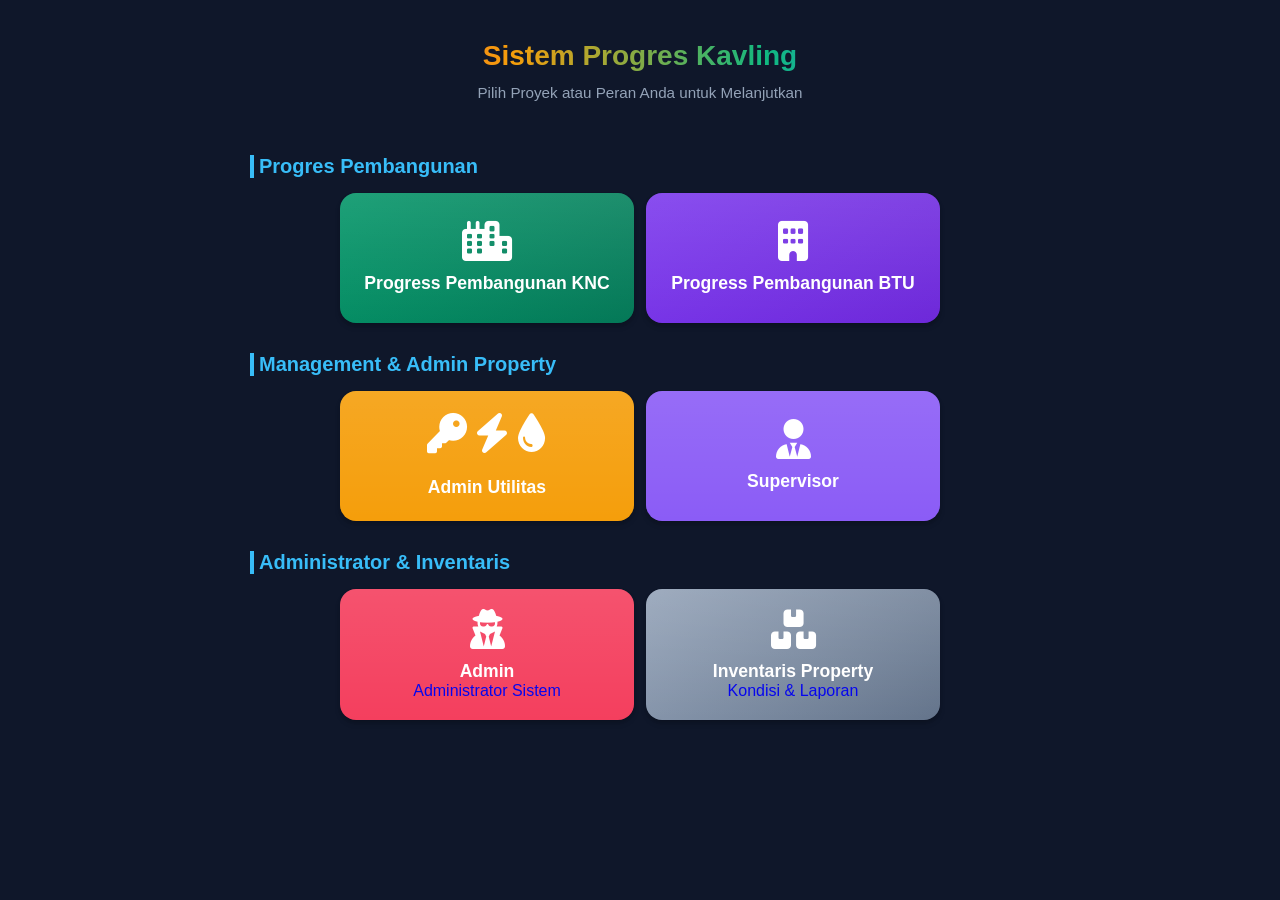
==== commit 7e0a7cd3: "Add files via upload" ====
--- a/index.html
+++ b/index.html
@@ -1,6 +1,6 @@
 <!DOCTYPE html>
 <html lang="id">
-<head>
+<head>  
     <meta charset="UTF-8">
     <meta name="viewport" content="width=device-width, initial-scale=1.0">
     <title>Menu Utama - Sistem Progres Kavling</title>
@@ -18,6 +18,9 @@
         }
         .role-btn.btu {
             background: linear-gradient(135deg, #7c3aed, #6d28d9);
+        }
+        .role-btn.inventaris {
+            background: linear-gradient(135deg, #94a3b8, #64748b);
         }
         
         /* Adjust container max-width if needed */
@@ -73,12 +76,17 @@
 
             <!-- Section Administrator Sistem -->
             <div class="section-container">
-                <h2 class="section-title">Administrator Sistem</h2>
+                <h2 class="section-title">Administrator & Inventaris</h2>
                 <div class="role-selector admin-set">
-                    <a href="dashboard.html?role=admin" class="role-btn admin" style="grid-column: span 2;">
+                    <a href="dashboard.html?role=admin" class="role-btn admin">
                         <i class="fas fa-user-secret"></i>
                         <h3>Admin</h3>
                         <span class="badge">Administrator Sistem</span>
+                    </a>
+                    <a href="inventaris.html" class="role-btn inventaris">
+                        <i class="fas fa-boxes"></i>
+                        <h3>Inventaris Property</h3>
+                        <span class="badge">Kondisi & Laporan</span>
                     </a>
                 </div>
             </div>
--- a/style.css
+++ b/style.css
@@ -147,57 +147,6 @@
   background: linear-gradient(135deg, #64748b, #475569) !important;
 }
 
-/* ===== SAVE SECTION BUTTONS - Different colors per tahap ===== */
-.btn-save-section {
-  padding: 12px 24px;
-  border: none;
-  color: white;
-  font-weight: 600;
-  font-size: 0.95rem;
-  display: inline-flex;
-  align-items: center;
-  justify-content: center;
-  gap: 8px;
-  border-radius: 16px !important;
-  box-shadow: 0 4px 12px rgba(0, 0, 0, 0.2);
-}
-
-.btn-save-section[data-tahap="1"] {
-  background: linear-gradient(135deg, #0ea5e9, #0284c7) !important;
-}
-
-.btn-save-section[data-tahap="1"]:hover {
-  background: linear-gradient(135deg, #38bdf8, #0ea5e9) !important;
-  box-shadow: 0 6px 16px rgba(14, 165, 233, 0.4);
-}
-
-.btn-save-section[data-tahap="2"] {
-  background: linear-gradient(135deg, #10b981, #059669) !important;
-}
-
-.btn-save-section[data-tahap="2"]:hover {
-  background: linear-gradient(135deg, #34d399, #10b981) !important;
-  box-shadow: 0 6px 16px rgba(16, 185, 129, 0.4);
-}
-
-.btn-save-section[data-tahap="3"] {
-  background: linear-gradient(135deg, #f59e0b, #d97706) !important;
-}
-
-.btn-save-section[data-tahap="3"]:hover {
-  background: linear-gradient(135deg, #fbbf24, #f59e0b) !important;
-  box-shadow: 0 6px 16px rgba(245, 158, 11, 0.4);
-}
-
-.btn-save-section[data-tahap="4"] {
-  background: linear-gradient(135deg, #8b5cf6, #7c3aed) !important;
-}
-
-.btn-save-section[data-tahap="4"]:hover {
-  background: linear-gradient(135deg, #a78bfa, #8b5cf6) !important;
-  box-shadow: 0 6px 16px rgba(139, 92, 246, 0.4);
-}
-
 .btn-edit-delete {
   background: linear-gradient(135deg, #f43f5e, #e11d48) !important;
 }
@@ -242,6 +191,11 @@
 }
 
 /* ===== STATUS COLORS FOR PROGRESS BARS ===== */
+/* Override existing classes or add new ones for the requested gradient logic */
+.bar-gradient-green { background: linear-gradient(135deg, #10b981, #059669) !important; }
+.bar-gradient-blue { background: linear-gradient(135deg, #3b82f6, #2563eb) !important; }
+.bar-gradient-purple { background: linear-gradient(135deg, #8b5cf6, #7c3aed) !important; }
+
 .bar-high { background: linear-gradient(135deg, #10b981, #059669); }
 .bar-medium { background: linear-gradient(135deg, #3b82f6, #2563eb); }
 .bar-low { background: linear-gradient(135deg, #f59e0b, #d97706); }
@@ -628,308 +582,39 @@
   margin-bottom: 5px;
 }
 
-/* Progress choice container */
-.task-item-standalone.progress-choice {
-  display: flex;
-  flex-direction: column;
-  gap: 8px;
-  padding: 12px;
-  background: rgba(15, 23, 42, 0.5);
+.task-item label {
+  color: #f1f5f9 !important;
+  font-weight: 500 !important;
+  font-size: 1rem !important;
+  cursor: pointer;
+  flex: 1;
+  margin: 0;
+  padding: 4px 0;
+  transition: all 0.2s ease;
+}
+
+.task-item input[type="checkbox"] {
+  width: 22px;
+  height: 22px;
+  flex-shrink: 0;
+  cursor: pointer;
+  accent-color: #38bdf8;
+  transform: scale(1.1);
+  margin-right: 10px;
+  opacity: 1 !important;
+  pointer-events: auto !important;
+}
+
+.btn-save-section {
+  padding: 16px;
+  font-size: 1.1rem;
   border-radius: 12px;
-  border: 1px solid rgba(56, 189, 248, 0.2);
-  transition: all 0.2s ease;
-}
-
-.task-item-standalone.progress-choice:hover {
-  background: rgba(15, 23, 42, 0.7);
-  border-color: rgba(56, 189, 248, 0.4);
-}
-
-/* Item title dalam progress choice */
-.task-item-standalone .item-title {
-  font-size: 0.9rem;
-  color: #38bdf8;
-  font-weight: 700;
-  margin-bottom: 8px;
-  line-height: 1.3;
-}
-
-.progress-buttons {
-  display: flex;
-  background: #334155;
-  border-radius: 10px;
-  padding: 4px;
-  gap: 0px;
-  width: 100%;
-  position: relative;
-}
-
-.progress-btn {
-  flex: 1;
-  padding: 10px 16px;
+  margin-top: 15px;
+  width: 100%;
+  background: linear-gradient(135deg, #0ea5e9, #2563eb);
   border: none;
-  border-radius: 6px;
-  font-size: 0.9rem;
-  font-weight: 500;
-  cursor: pointer !important;
-  transition: all 0.3s cubic-bezier(0.4, 0, 0.2, 1);
-  background: transparent;
-  color: #94a3b8 !important;
-  text-align: center;
-  min-width: 0;
-  white-space: nowrap;
-  display: flex;
-  align-items: center;
-  justify-content: center;
-}
-
-.progress-btn:hover {
-  background: rgba(255, 255, 255, 0.05);
-  color: #f1f5f9 !important;
-}
-
-.progress-btn.active {
-  background: #0ea5e9 !important;
-  color: white !important;
-  font-weight: 700;
-  box-shadow: 0 4px 12px rgba(14, 165, 233, 0.3);
-}
-
-/* Progress button colors based on value - 50% Blue, 90% Green, 100% Purple */
-.progress-btn[data-value="50%"].active {
-  background: linear-gradient(135deg, #0ea5e9, #38bdf8) !important;
-  box-shadow: 0 4px 12px rgba(14, 165, 233, 0.4);
-}
-
-.progress-btn[data-value="90%"].active {
-  background: linear-gradient(135deg, #10b981, #34d399) !important;
-  box-shadow: 0 4px 12px rgba(16, 185, 129, 0.4);
-}
-
-.progress-btn[data-value="100%"].active {
-  background: linear-gradient(135deg, #8b5cf6, #a78bfa) !important;
-  box-shadow: 0 4px 12px rgba(139, 92, 246, 0.4);
-}
-
-.progress-divider {
-  width: 1px;
-  height: 20px;
-  background: rgba(255, 255, 255, 0.1);
-  align-self: center;
-}
-
-/* ===== PROGRESS SLIDER STYLES ===== */
-.task-item-standalone.progress-slider-choice {
-  display: flex;
-  flex-direction: column;
-  gap: 12px;
-  padding: 16px;
-  background: rgba(15, 23, 42, 0.5);
-  border-radius: 10px;
-  border: 1px solid rgba(56, 189, 248, 0.2);
-  transition: all 0.3s ease;
-}
-
-.task-item-standalone.progress-slider-choice:hover {
-  background: rgba(15, 23, 42, 0.7);
-  border-color: rgba(56, 189, 248, 0.4);
-}
-
-.slider-title-row {
-  display: flex;
-  justify-content: space-between;
-  align-items: center;
-  gap: 12px;
-}
-
-.slider-percent-box {
-  min-width: 50px;
-  padding: 6px 12px;
-  background: linear-gradient(135deg, #0ea5e9, #38bdf8);
   color: white;
-  font-weight: 700;
-  font-size: 0.9rem;
-  border-radius: 6px;
-  text-align: center;
-  box-shadow: 0 2px 8px rgba(14, 165, 233, 0.3);
-  transition: all 0.3s ease;
-}
-
-.slider-container {
-  position: relative;
-  width: 100%;
-  height: 12px;
-}
-
-.progress-slider {
-  -webkit-appearance: none;
-  appearance: none;
-  width: 100%;
-  height: 12px;
-  background: rgba(255, 255, 255, 0.1);
-  border-radius: 6px;
-  outline: none;
-  cursor: pointer;
-  position: relative;
-  z-index: 2;
-}
-
-.progress-slider::-webkit-slider-thumb {
-  -webkit-appearance: none;
-  appearance: none;
-  width: 24px;
-  height: 24px;
-  background: linear-gradient(135deg, #0ea5e9, #38bdf8);
-  border-radius: 50%;
-  cursor: grab;
-  box-shadow: 0 2px 10px rgba(14, 165, 233, 0.5);
-  border: 3px solid white;
-  transition: transform 0.2s ease, box-shadow 0.2s ease;
-}
-
-.progress-slider::-webkit-slider-thumb:hover {
-  transform: scale(1.1);
-  box-shadow: 0 4px 15px rgba(14, 165, 233, 0.6);
-}
-
-.progress-slider::-webkit-slider-thumb:active {
-  cursor: grabbing;
-  transform: scale(1.15);
-}
-
-.progress-slider::-moz-range-thumb {
-  width: 24px;
-  height: 24px;
-  background: linear-gradient(135deg, #0ea5e9, #38bdf8);
-  border-radius: 50%;
-  cursor: grab;
-  box-shadow: 0 2px 10px rgba(14, 165, 233, 0.5);
-  border: 3px solid white;
-  transition: transform 0.2s ease, box-shadow 0.2s ease;
-}
-
-.progress-slider::-moz-range-thumb:hover {
-  transform: scale(1.1);
-}
-
-.progress-slider::-moz-range-track {
-  background: transparent;
-  height: 12px;
-  border-radius: 6px;
-}
-
-.slider-track-fill {
-  position: absolute;
-  top: 0;
-  left: 0;
-  height: 12px;
-  background: linear-gradient(90deg, #0ea5e9, #10b981, #8b5cf6);
-  border-radius: 6px;
-  pointer-events: none;
-  z-index: 1;
-  transition: width 0.1s ease;
-}
-
-.slider-row-with-check {
-  display: flex;
-  align-items: center;
-  gap: 12px;
-}
-
-.slider-container.with-markers {
-  flex: 1;
-  position: relative;
-  height: 40px;
-  padding-bottom: 20px;
-}
-
-.slider-container.with-markers .progress-slider {
-  position: absolute;
-  top: 0;
-  width: 100%;
-}
-
-.slider-container.with-markers .slider-track-fill {
-  position: absolute;
-  top: 0;
-}
-
-.slider-snap-markers {
-  position: absolute;
-  top: 20px;
-  left: 0;
-  right: 0;
-  height: 20px;
-  pointer-events: none;
-}
-
-.snap-marker {
-  position: absolute;
-  transform: translateX(-50%);
-  font-size: 0.7rem;
-  color: rgba(255, 255, 255, 0.5);
-  font-weight: 500;
-  padding-top: 4px;
-}
-
-.snap-marker::before {
-  content: '';
-  position: absolute;
-  top: -4px;
-  left: 50%;
-  transform: translateX(-50%);
-  width: 2px;
-  height: 6px;
-  background: rgba(255, 255, 255, 0.3);
-  border-radius: 1px;
-}
-
-.snap-marker.active {
-  color: #38bdf8;
-  font-weight: 700;
-}
-
-.snap-marker.active::before {
-  background: #38bdf8;
-}
-
-.slider-check-100 {
-  display: flex;
-  align-items: center;
-  justify-content: center;
-  width: 36px;
-  height: 36px;
-  background: rgba(15, 23, 42, 0.6);
-  border: 2px solid rgba(139, 92, 246, 0.4);
-  border-radius: 8px;
-  cursor: pointer;
-  transition: all 0.3s ease;
-}
-
-.slider-check-100:hover {
-  border-color: rgba(139, 92, 246, 0.8);
-  background: rgba(139, 92, 246, 0.2);
-}
-
-.slider-check-100 input[type="checkbox"] {
-  display: none;
-}
-
-.slider-check-100 .checkmark-icon {
-  color: rgba(255, 255, 255, 0.4);
-  font-size: 1rem;
-  transition: all 0.3s ease;
-}
-
-.slider-check-100 input[type="checkbox"]:checked + .checkmark-icon {
-  color: #8b5cf6;
-  transform: scale(1.2);
-}
-
-.slider-check-100:has(input:checked) {
-  background: linear-gradient(135deg, rgba(139, 92, 246, 0.3), rgba(167, 139, 250, 0.3));
-  border-color: #8b5cf6;
-  box-shadow: 0 2px 10px rgba(139, 92, 246, 0.4);
+  font-weight: bold;
 }
 
 /* ===== MODAL STYLES ===== */
@@ -1267,34 +952,6 @@
   background: linear-gradient(135deg, #8b5cf6, #a78bfa) !important;
 }
 
-/* Revisi state buttons - different colors for 50%, 90%, 100% */
-.state-btn.revisi-btn[data-state="50"].active {
-  background: linear-gradient(135deg, #0ea5e9, #38bdf8) !important;
-}
-
-.state-btn.revisi-btn[data-state="90"].active {
-  background: linear-gradient(135deg, #10b981, #34d399) !important;
-}
-
-.state-btn.revisi-btn[data-state="100"].active {
-  background: linear-gradient(135deg, #8b5cf6, #a78bfa) !important;
-}
-
-.state-btn.revisi-btn {
-  flex: 1;
-  min-width: 50px;
-}
-
-.btn-save-revisi {
-  background: linear-gradient(135deg, #f59e0b, #fbbf24) !important;
-  color: #1e293b !important;
-  font-weight: 600;
-}
-
-.btn-save-revisi:hover {
-  background: linear-gradient(135deg, #fbbf24, #f59e0b) !important;
-}
-
 .state-btn[data-state="include"].active,
 .tiles-btn[data-state="include"].active,
 .table-btn[data-state="include"].active {
@@ -1316,20 +973,7 @@
 .state-btn.active {
   animation: pulse 0.3s ease;
 }
-@keyframes buttonActivate {
-  0% {
-    transform: scale(1);
-  }
-  50% {
-    transform: scale(1.05);
-  }
-  100% {
-    transform: scale(1);
-  }
-}
-.progress-btn.active {
-  animation: buttonActivate 0.3s ease;
-}
+
 /* ===== CUSTOM SEARCH ===== */
 .custom-search-container {
   position: relative;
@@ -1348,164 +992,201 @@
   outline: none;
   transition: all 0.2s;
   cursor: pointer !important;
-  pointer-events: auto !important;
-}
-
-.search-input-custom:focus {
-  border-color: #38bdf8;
-  box-shadow: 0 0 0 3px rgba(56, 189, 248, 0.1);
-}
-
-.search-input-custom:disabled {
-  opacity: 1 !important;
-  background: #0f172a !important;
-  border-color: #334155 !important;
-  color: white !important;
-  cursor: pointer !important;
-}
-
-.custom-dropdown-list {
+}
+
+/* ===== SLIDER STYLES (Added/Migrated) ===== */
+.slider-container.with-markers {
+  position: relative;
+  width: 100%;
+  height: 30px;
+  display: flex;
+  align-items: center;
+  margin-bottom: 15px;
+}
+
+.progress-slider {
+  -webkit-appearance: none;
+  width: 100%;
+  height: 8px;
+  border-radius: 4px;
+  background: #334155;
+  outline: none;
+  z-index: 2;
+  position: relative;
+  cursor: pointer;
+}
+
+.progress-slider::-webkit-slider-thumb {
+  -webkit-appearance: none;
+  appearance: none;
+  width: 20px;
+  height: 20px;
+  border-radius: 50%;
+  background: #38bdf8;
+  cursor: pointer;
+  border: 2px solid #fff;
+  box-shadow: 0 0 0 3px rgba(56, 189, 248, 0.3);
+  transition: transform 0.1s;
+}
+
+.progress-slider::-webkit-slider-thumb:hover {
+  transform: scale(1.2);
+}
+
+/* Slider Snap Markers - Fix Visibility */
+.slider-snap-markers {
   position: absolute;
-  top: calc(100% + 5px);
+  top: 14px; /* Center vertically on track */
   left: 0;
-  right: 0;
+  width: 100%;
+  height: 0;
+  display: flex;
+  justify-content: space-between;
+  pointer-events: none;
+  z-index: 20; /* Ensure above track fill */
+}
+
+.snap-marker {
+  position: absolute;
+  transform: translateX(-50%);
+  font-size: 0.65rem;
+  color: #94a3b8;
+  top: 12px; /* Position below the track */
+  white-space: nowrap;
+}
+
+.snap-marker::before {
+  content: '';
+  position: absolute;
+  top: -12px; /* Position on the track */
+  left: 50%;
+  transform: translateX(-50%);
+  width: 2px;
+  height: 8px;
+  background-color: #475569;
+  z-index: 21; /* Above everything */
+}
+
+/* Slider Track Fill - Fix Z-index and Position */
+.slider-track-fill {
+  position: absolute;
+  top: 50%;
+  left: 0;
+  height: 8px; /* Match input height */
+  transform: translateY(-50%);
+  background: #38bdf8; /* Default color fallback */
+  border-radius: 4px;
+  pointer-events: none;
+  z-index: 10; /* Below markers but above background */
+  transition: width 0.1s ease, background 0.3s ease;
+}
+
+/* Ensure Gradient Classes have high priority */
+.bar-gradient-green { background: linear-gradient(135deg, #10b981, #059669) !important; }
+.bar-gradient-blue { background: linear-gradient(135deg, #3b82f6, #2563eb) !important; }
+.bar-gradient-purple { background: linear-gradient(135deg, #8b5cf6, #7c3aed) !important; }
+
+.slider-title-row {
+  display: flex;
+  justify-content: space-between;
+  align-items: center;
+  margin-bottom: 5px;
+}
+
+.slider-percent-box {
+  background: rgba(56, 189, 248, 0.1);
+  color: #38bdf8;
+  padding: 2px 8px;
+  border-radius: 4px;
+  font-size: 0.9rem;
+  font-weight: bold;
+}
+
+.slider-row-with-check {
+  display: flex;
+  align-items: center;
+  gap: 15px;
+}
+
+.slider-check-100 {
+  position: relative;
+  cursor: pointer;
+  display: flex;
+  align-items: center;
+  justify-content: center;
+}
+
+.slider-check-100 input {
+  opacity: 0;
+  position: absolute;
+  width: 0;
+  height: 0;
+}
+
+.slider-check-100 .checkmark-icon {
+  width: 32px;
+  height: 32px;
+  background: #334155;
+  border-radius: 8px;
+  display: flex;
+  align-items: center;
+  justify-content: center;
+  color: #94a3b8;
+  transition: all 0.2s;
+  border: 2px solid transparent;
+}
+
+.slider-check-100 input:checked + .checkmark-icon {
+  background: #10b981;
+  color: white;
+  border-color: white;
+  box-shadow: 0 0 0 3px rgba(16, 185, 129, 0.3);
+}
+
+.slider-check-100:hover .checkmark-icon {
+  background: #475569;
+}
+
+.slider-check-100 input:checked:hover + .checkmark-icon {
+  background: #059669;
+}
+
+/* ===== ADMIN TABS (Migrated from old2style.css) ===== */
+.admin-tabs {
+  display: flex;
+  gap: 10px;
+  margin-bottom: 20px;
   background: #1e293b;
-  border: 1px solid #334155;
+  padding: 5px;
   border-radius: 12px;
-  max-height: 250px;
-  overflow-y: auto;
-  z-index: 1000;
-  box-shadow: 0 10px 25px -5px rgba(0, 0, 0, 0.5);
-  animation: fadeIn 0.2s ease;
-  pointer-events: auto !important;
-}
-
-.custom-dropdown-item {
-  padding: 12px 16px;
-  cursor: pointer;
-  color: #f8fafc;
-  transition: all 0.2s;
-  border-bottom: 1px solid rgba(255, 255, 255, 0.05);
-  pointer-events: auto !important;
-}
-
-.custom-dropdown-item:last-child {
-  border-bottom: none;
-}
-
-.custom-dropdown-item:hover {
-  background: #334155 !important;
-  color: #38bdf8;
-}
-
-.custom-dropdown-item.no-results {
-  color: #94a3b8;
-  font-style: italic;
-  cursor: default;
-}
-
-/* ===== ADMIN TABS ===== */
-.admin-tabs {
-  display: flex;
-  gap: 15px;
-  margin-bottom: 20px;
+  border: 1px solid rgba(255, 255, 255, 0.1);
 }
 
 .admin-tab-btn {
   flex: 1;
-  padding: 12px 16px;
-  background: #0f172a;
-  border: 1px solid #334155;
+  padding: 12px;
+  background: transparent;
+  border: none;
+  color: #94a3b8;
+  font-weight: 600;
   border-radius: 8px;
-  color: #94a3b8;
-  font-weight: 500;
   cursor: pointer;
-  transition: all 0.2s ease;
-  text-align: center;
+  transition: all 0.3s ease;
+  display: flex;
+  align-items: center;
+  justify-content: center;
+  gap: 8px;
 }
 
 .admin-tab-btn:hover {
-  background: #1e293b;
-  border-color: #475569;
-  color: #cbd5e1;
+  background: rgba(255, 255, 255, 0.05);
+  color: #f1f5f9;
 }
 
 .admin-tab-btn.active {
-  background: #38bdf8;
-  border-color: #38bdf8;
+  background: linear-gradient(135deg, #38bdf8, #0ea5e9);
   color: white;
-}
-
-.admin-tab-btn.tab-yellow.active {
-  background: #f59e0b;
-  border-color: #f59e0b;
-  color: white;
-}
-
-.admin-tab-btn.tab-yellow:hover:not(.active) {
-  background: rgba(245, 158, 11, 0.1);
-  border-color: #f59e0b;
-  color: #f59e0b;
-}
-
-.admin-tab-btn[data-tab="kunci-masuk"].active {
-  background: linear-gradient(135deg, #10b981, #059669);
-  border-color: #10b981;
-  color: white;
-}
-
-.admin-tab-btn[data-tab="kunci-keluar"].active {
-  background: linear-gradient(135deg, #f43f5e, #e11d48);
-  border-color: #f43f5e;
-  color: white;
-}
-
-.admin-tab-btn[data-tab="ho-user"].active {
-  background: linear-gradient(135deg, #8b5cf6, #7c3aed);
-  border-color: #8b5cf6;
-  color: white;
-}
-
-.admin-tab-btn[data-tab="utility-install"].active {
-  background: linear-gradient(135deg, #f59e0b, #d97706);
-  border-color: #f59e0b;
-  color: white;
-}
-
-.admin-tab-btn[data-tab="kunci-masuk"]:hover:not(.active) {
-  background: rgba(16, 185, 129, 0.1);
-  border-color: #10b981;
-  color: #10b981;
-}
-
-.admin-tab-btn[data-tab="kunci-keluar"]:hover:not(.active) {
-  background: rgba(244, 63, 94, 0.1);
-  border-color: #f43f5e;
-  color: #f43f5e;
-}
-
-.admin-tab-btn[data-tab="ho-user"]:hover:not(.active) {
-  background: rgba(139, 92, 246, 0.1);
-  border-color: #8b5cf6;
-  color: #8b5cf6;
-}
-
-.admin-tab-btn[data-tab="utility-install"]:hover:not(.active) {
-  background: rgba(245, 158, 11, 0.1);
-  border-color: #f59e0b;
-  color: #f59e0b;
-}
-
-.admin-tab-btn.tab-manager-notes.active {
-  background: linear-gradient(135deg, #38bdf8, #0ea5e9);
-  border-color: #38bdf8;
-  color: white;
-}
-
-.admin-tab-btn.tab-manager-reports.active {
-  background: linear-gradient(135deg, #10b981, #059669);
-  border-color: #10b981;
-  color: white;
+  box-shadow: 0 4px 6px -1px rgba(14, 165, 233, 0.2);
 }
 
 .tab-content-item {
@@ -1522,809 +1203,3 @@
   to { opacity: 1; transform: translateY(0); }
 }
 
-/* ===== USER MANAGEMENT ===== */
-.users-container, .activity-container {
-  background: #1e293b;
-  border-radius: 15px;
-  padding: 20px;
-  border: 1px solid rgba(255, 255, 255, 0.1);
-}
-
-.users-header, .activity-header {
-  display: flex;
-  justify-content: space-between;
-  align-items: center;
-  margin-bottom: 20px;
-  padding-bottom: 15px;
-  border-bottom: 1px solid rgba(255, 255, 255, 0.1);
-}
-
-.users-header h4, .activity-header h4 {
-  font-size: 1.2rem;
-  color: #38bdf8;
-  display: flex;
-  align-items: center;
-  gap: 10px;
-}
-
-.users-count {
-  background: #3b82f6;
-  color: white;
-  padding: 4px 12px;
-  border-radius: 20px;
-  font-size: 0.85rem;
-  font-weight: 500;
-}
-
-.activity-count {
-  background: #8b5cf6;
-  color: white;
-  padding: 4px 12px;
-  border-radius: 20px;
-  font-size: 0.85rem;
-  font-weight: 500;
-}
-
-.users-list, .activity-list {
-  display: flex;
-  flex-direction: column;
-  gap: 12px;
-  max-height: 500px;
-  overflow-y: auto;
-  padding: 5px;
-}
-
-.user-item, .activity-item {
-  display: flex;
-  align-items: flex-start;
-  gap: 15px;
-  padding: 16px;
-  background: #0f172a;
-  border-radius: 12px;
-  border-left: 4px solid #3b82f6;
-  transition: all 0.3s ease;
-}
-
-.user-item:hover, .activity-item:hover {
-  background: #1e293b;
-  transform: translateX(2px);
-}
-
-.user-info {
-  flex: 1;
-}
-
-.user-role {
-  display: flex;
-  align-items: center;
-  gap: 10px;
-  margin-bottom: 8px;
-}
-
-.role-name {
-  font-size: 1.1rem;
-  font-weight: 600;
-  color: #f8fafc;
-}
-
-.role-code {
-  color: #94a3b8;
-  font-size: 0.85rem;
-  background: rgba(148, 163, 184, 0.1);
-  padding: 2px 8px;
-  border-radius: 4px;
-  font-family: 'Courier New', monospace;
-}
-
-.user-name, .user-password, .user-id {
-  display: flex;
-  align-items: center;
-  gap: 8px;
-  color: #cbd5e1;
-  font-size: 0.95rem;
-  margin-bottom: 4px;
-}
-
-.user-name i { color: #3b82f6; }
-.user-password i { color: #f59e0b; }
-.user-id i { color: #94a3b8; }
-
-.user-actions {
-  margin-left: 20px;
-}
-
-.btn-edit-user {
-  background: linear-gradient(135deg, #3b82f6, #2563eb);
-  color: white;
-  border: none;
-  padding: 10px 20px;
-  border-radius: 8px;
-  cursor: pointer;
-  font-size: 0.95rem;
-  font-weight: 500;
-  display: flex;
-  align-items: center;
-  gap: 8px;
-  transition: all 0.3s ease;
-  box-shadow: 0 2px 8px rgba(37, 99, 235, 0.3);
-}
-
-.btn-edit-user:hover {
-  background: linear-gradient(135deg, #2563eb, #1d4ed8);
-  transform: translateY(-1px);
-  box-shadow: 0 4px 12px rgba(37, 99, 235, 0.4);
-}
-
-/* ===== PELAKSANA TABS ===== */
-.pelaksana-tabs {
-  background: #0f172a;
-  padding: 10px 10px 0 10px;
-  gap: 4px;
-  border-bottom: 2px solid #334155;
-  border-radius: 12px 12px 0 0;
-}
-
-.pelaksana-tabs .admin-tab-btn {
-  background: #1e293b;
-  border: none;
-  border-radius: 8px 8px 0 0;
-  margin-bottom: 0;
-  color: #94a3b8;
-  position: relative;
-  transition: all 0.3s ease;
-}
-
-.pelaksana-tabs .admin-tab-btn:hover {
-  background: #334155;
-}
-
-.pelaksana-tabs .admin-tab-btn[data-tab="tahap1"].active {
-  background: #38bdf8;
-  color: white;
-}
-.pelaksana-tabs .admin-tab-btn[data-tab="tahap2"].active {
-  background: #10b981;
-  color: white;
-}
-.pelaksana-tabs .admin-tab-btn[data-tab="tahap3"].active {
-  background: #fbbf24;
-  color: white;
-}
-.pelaksana-tabs .admin-tab-btn[data-tab="tahap4"].active {
-  background: #ef4444;
-  color: white;
-}
-
-.pelaksana-tab-content {
-  border: 2px solid #334155;
-  border-top: none;
-  border-radius: 0 0 12px 12px;
-  padding: 15px;
-  background: #1e293b;
-}
-
-.user1-page[data-active-tab="tahap1"] .pelaksana-tab-content { border-color: #38bdf8; }
-.user1-page[data-active-tab="tahap2"] .pelaksana-tab-content { border-color: #10b981; }
-.user1-page[data-active-tab="tahap3"] .pelaksana-tab-content { border-color: #fbbf24; }
-
-/* ===== SUMMARY STATS ===== */
-.summary-stats {
-  display: grid;
-  grid-template-columns: repeat(auto-fit, minmax(180px, 1fr));
-  gap: 15px;
-  margin-bottom: 30px;
-}
-
-.stat-total:hover { background: rgba(56, 189, 248, 0.2) !important; transform: translateY(-3px); box-shadow: 0 8px 16px rgba(56, 189, 248, 0.3) !important; }
-.stat-completed:hover { background: rgba(16, 185, 129, 0.2) !important; transform: translateY(-3px); box-shadow: 0 8px 16px rgba(16, 185, 129, 0.3) !important; }
-.stat-almost:hover { background: rgba(245, 158, 11, 0.2) !important; transform: translateY(-3px); box-shadow: 0 8px 16px rgba(245, 158, 11, 0.3) !important; }
-.stat-progress:hover { background: rgba(59, 130, 246, 0.2) !important; transform: translateY(-3px); box-shadow: 0 8px 16px rgba(59, 130, 246, 0.3) !important; }
-.stat-low:hover { background: rgba(244, 63, 94, 0.2) !important; transform: translateY(-3px); box-shadow: 0 8px 16px rgba(244, 63, 94, 0.3) !important; }
-
-.stat-card {
-  background: #0f172a;
-  border-radius: 12px;
-  padding: 20px;
-  border: 1px solid #334155;
-  display: flex;
-  align-items: center;
-  gap: 15px;
-  transition: all 0.3s ease;
-  cursor: pointer;
-}
-
-.stat-card:hover {
-  border-color: #38bdf8;
-  transform: translateY(-5px);
-  box-shadow: 0 10px 20px rgba(0, 0, 0, 0.3);
-}
-
-.stat-card.active-filter {
-  border-color: #38bdf8;
-  background: rgba(56, 189, 248, 0.1);
-  box-shadow: 0 0 15px rgba(56, 189, 248, 0.3);
-}
-
-.stat-content {
-  flex: 1;
-}
-
-.stat-value {
-  font-size: 1.5rem;
-  font-weight: 700;
-  color: #f8fafc;
-  line-height: 1;
-}
-
-.stat-label {
-  font-size: 0.9rem;
-  color: #94a3b8;
-  margin: 4px 0;
-}
-
-.stat-percent {
-  font-size: 0.85rem;
-  color: #cbd5e1;
-  font-weight: 500;
-}
-
-/* ===== TOAST NOTIFICATION ===== */
-.toast {
-  position: fixed;
-  top: 20px;
-  right: 20px;
-  background: #1e293b;
-  border-radius: 12px;
-  padding: 16px 20px;
-  border-left: 4px solid #38bdf8;
-  box-shadow: 0 10px 25px rgba(0, 0, 0, 0.3);
-  z-index: 9999;
-  opacity: 0;
-  transform: translateX(100px);
-  transition: all 0.3s cubic-bezier(0.4, 0, 0.2, 1);
-  max-width: 350px;
-  pointer-events: none;
-}
-
-.toast.show {
-  opacity: 1;
-  transform: translateX(0);
-  pointer-events: auto;
-}
-
-.toast-success {
-  border-left-color: #10b981;
-  background: rgba(16, 185, 129, 0.1);
-}
-
-.toast-error {
-  border-left-color: #f43f5e;
-  background: rgba(244, 63, 94, 0.1);
-}
-
-.toast-warning {
-  border-left-color: #f59e0b;
-  background: rgba(245, 158, 11, 0.1);
-}
-
-.toast-content {
-  display: flex;
-  align-items: center;
-  gap: 12px;
-  color: white;
-  font-weight: 500;
-}
-
-.toast-content i {
-  font-size: 1.2rem;
-  flex-shrink: 0;
-}
-
-.toast-success .toast-content i { color: #10b981; }
-.toast-error .toast-content i { color: #f43f5e; }
-.toast-warning .toast-content i { color: #f59e0b; }
-
-/* ===== EXPORT BUTTONS ===== */
-.btn-export {
-  flex: 1;
-  padding: 10px;
-  border-radius: 8px;
-  border: none;
-  color: white;
-  font-weight: 600;
-  cursor: pointer;
-  display: flex;
-  align-items: center;
-  justify-content: center;
-  gap: 8px;
-  transition: all 0.2s;
-}
-
-.btn-export.excel {
-  background: #166534;
-}
-
-.btn-export.pdf {
-  background: #991b1b;
-}
-
-.btn-export:hover {
-  filter: brightness(1.2);
-  transform: translateY(-1px);
-}
-
-.btn-export:active {
-  transform: translateY(0);
-}
-
-/* ===== MANAGER PROGRESS DISPLAY ===== */
-#managerProgressDisplay {
-  background: linear-gradient(135deg, rgba(15, 23, 42, 0.9), rgba(30, 41, 59, 0.9));
-  border: 2px solid #334155;
-  border-radius: 16px;
-  padding: 20px;
-  margin: 20px 0;
-  position: relative;
-  overflow: hidden;
-}
-
-#managerProgressDisplay::before {
-  content: '';
-  position: absolute;
-  top: 0;
-  left: 0;
-  right: 0;
-  height: 4px;
-  background: linear-gradient(to right, #38bdf8, #818cf8);
-  border-radius: 2px;
-}
-
-#managerProgressDisplay .info-item {
-  display: flex;
-  justify-content: space-between;
-  align-items: center;
-  margin-bottom: 15px;
-  padding-bottom: 10px;
-  border-bottom: 1px solid rgba(255, 255, 255, 0.1);
-}
-
-#managerProgressDisplay .info-label {
-  color: #94a3b8;
-  font-size: 1rem;
-  font-weight: 500;
-}
-
-#managerProgressDisplay .info-value {
-  color: #f8fafc;
-  font-size: 1.2rem;
-  font-weight: 700;
-}
-
-#managerProgressDisplay .val-overall {
-  background: linear-gradient(135deg, #38bdf8, #818cf8);
-  -webkit-background-clip: text;
-  background-clip: text;
-  color: transparent;
-  font-size: 1.5rem;
-  font-weight: 800;
-  text-shadow: 0 2px 4px rgba(56, 189, 248, 0.3);
-}
-
-#managerProgressDisplay .progress-bar.main {
-  height: 16px;
-  background: #334155;
-  border-radius: 10px;
-  overflow: hidden;
-  position: relative;
-  margin-top: 15px;
-}
-
-#managerProgressDisplay .total-bar {
-  height: 100%;
-  border-radius: 10px;
-  transition: width 0.6s cubic-bezier(0.4, 0, 0.2, 1);
-  position: relative;
-  overflow: hidden;
-}
-
-@keyframes shimmer {
-  0% { transform: translateX(-100%); }
-  100% { transform: translateX(100%); }
-}
-
-#managerProgressDisplay .total-bar::after {
-  content: '';
-  position: absolute;
-  top: 0;
-  left: 0;
-  right: 0;
-  bottom: 0;
-  background: linear-gradient(90deg, 
-    transparent, 
-    rgba(255, 255, 255, 0.2), 
-    transparent);
-  animation: shimmer 2s infinite;
-}
-
-#managerProgressDisplay .bar-high { background: linear-gradient(to right, #10b981, #34d399); }
-#managerProgressDisplay .bar-medium { background: linear-gradient(to right, #f59e0b, #fbbf24); }
-#managerProgressDisplay .bar-low { background: linear-gradient(to right, #38bdf8, #60a5fa); }
-#managerProgressDisplay .bar-very-low { background: linear-gradient(to right, #94a3b8, #cbd5e1); }
-
-/* ===== PROPERTY NOTES ===== */
-.notes-section {
-  background: linear-gradient(135deg, rgba(15, 23, 42, 0.95), rgba(30, 41, 59, 0.95));
-  border-radius: 16px;
-  padding: 20px;
-  border: 2px solid rgba(139, 92, 246, 0.2);
-  margin-top: 25px;
-  position: relative;
-}
-
-.notes-section h3 {
-  color: #a78bfa;
-  font-size: 1.2rem;
-  margin-bottom: 15px;
-  display: flex;
-  align-items: center;
-  gap: 10px;
-}
-
-#propertyNotesManager {
-  width: 100%;
-  min-height: 150px;
-  padding: 16px;
-  border: 2px solid #475569;
-  border-radius: 12px;
-  background: #0f172a;
-  color: white;
-  font-size: 1rem;
-  line-height: 1.5;
-  resize: vertical;
-  transition: all 0.3s ease;
-}
-
-#propertyNotesManager:focus {
-  border-color: #a78bfa;
-  outline: none;
-  box-shadow: 0 0 0 3px rgba(167, 139, 250, 0.2);
-}
-
-/* ===== TYPE BADGES ===== */
-.type-badge {
-  display: inline-block;
-  padding: 4px 12px;
-  border-radius: 20px;
-  font-size: 0.85rem;
-  font-weight: 600;
-  margin-left: 10px;
-}
-
-.type-badge.t40-ruby {
-  background: linear-gradient(135deg, #dc2626, #ef4444);
-  color: white;
-}
-
-.type-badge.t36-emerald {
-  background: linear-gradient(135deg, #059669, #10b981);
-  color: white;
-}
-
-.type-badge.t32-sapphire {
-  background: linear-gradient(135deg, #1d4ed8, #3b82f6);
-  color: white;
-}
-
-/* ===== RESPONSIVE DESIGN ===== */
-@media (max-width: 768px) {
-  .container {
-    padding: 10px;
-    width: 100%;
-  }
-
-  h1 {
-    font-size: 1.4rem;
-  }
-
-  .role-selector {
-    grid-template-columns: repeat(2, 1fr);
-    gap: 10px;
-  }
-
-  .role-btn {
-    min-height: 120px;
-    padding: 15px;
-    border-radius: 16px;
-  }
-
-  .role-btn i {
-    font-size: 2rem;
-  }
-
-  .role-btn h3 {
-    font-size: 0.9rem;
-  }
-
-  .page-header {
-    flex-direction: column;
-    align-items: stretch;
-  }
-
-  .page-header div[style*="display:flex"] {
-    flex-direction: column;
-    gap: 10px !important;
-  }
-
-  .sync-btn.combined-btn, .logout-btn.combined-btn {
-    margin-left: 0 !important;
-    width: 100%;
-  }
-
-  .sub-tasks-grid {
-    grid-template-columns: 1fr;
-  }
-
-  .task-item {
-    padding: 12px;
-    font-size: 0.9rem;
-  }
-  
-  .dual-state-buttons {
-    flex-direction: column;
-    margin-left: 0;
-    margin-top: 10px;
-  }
-  
-  .state-btn {
-    width: 100%;
-  }
-  
-  .vertical-divider {
-    display: none;
-  }
-  
-  .task-item .item-title {
-    min-width: auto;
-    width: 100%;
-    margin-bottom: 8px;
-  }
-  
-  .task-item {
-    flex-direction: column;
-    align-items: flex-start;
-  }
-}
-
-@media (max-width: 480px) {
-  .search-select-large {
-    padding: 14px;
-    font-size: 1rem;
-    padding-right: 45px;
-    min-height: 50px;
-  }
-  
-  .search-select-large:focus {
-    font-size: 16px !important;
-  }
-  
-  .summary-stats {
-    grid-template-columns: 1fr;
-  }
-  
-  .stat-card {
-    padding: 15px;
-  }
-  
-  .modal-footer {
-    flex-direction: column;
-  }
-  
-  .modal-footer button {
-    width: 100%;
-  }
-  
-  .kavling-item {
-    flex-direction: column;
-    align-items: stretch;
-    gap: 10px;
-  }
-  
-  .kavling-rank {
-    align-self: flex-start;
-  }
-  
-  .kavling-progress {
-    align-self: flex-start;
-  }
-}
-
-/* ===== SCROLLBAR ===== */
-.custom-dropdown-list::-webkit-scrollbar,
-.users-list::-webkit-scrollbar,
-.activity-list::-webkit-scrollbar,
-.kavling-list::-webkit-scrollbar {
-  width: 6px;
-}
-
-.custom-dropdown-list::-webkit-scrollbar-track,
-.users-list::-webkit-scrollbar-track,
-.activity-list::-webkit-scrollbar-track,
-.kavling-list::-webkit-scrollbar-track {
-  background: #1e293b;
-  border-radius: 3px;
-}
-
-.custom-dropdown-list::-webkit-scrollbar-thumb,
-.users-list::-webkit-scrollbar-thumb,
-.activity-list::-webkit-scrollbar-thumb,
-.kavling-list::-webkit-scrollbar-thumb {
-  background: #475569;
-  border-radius: 3px;
-}
-
-.custom-dropdown-list::-webkit-scrollbar-thumb:hover,
-.users-list::-webkit-scrollbar-thumb:hover,
-.activity-list::-webkit-scrollbar-thumb:hover,
-.kavling-list::-webkit-scrollbar-thumb:hover {
-  background: #64748b;
-}
-
-/* ===== FOOTER ===== */
-/* ===== FOOTER ===== */
-.main-footer {
-  margin-top: 40px;
-  text-align: center;
-  color: rgba(148, 163, 184, 0.4); /* Transparan */
-  font-size: 0.8rem;
-  padding: 20px;
-  font-weight: 500;
-  letter-spacing: 0.5px;
-  animation: rainbowText 10s infinite;
-  background: linear-gradient(
-    to right, 
-    rgba(148, 163, 184, 0.4) 0%, 
-    rgba(148, 163, 184, 0.4) 40%, 
-    #ff0000 45%, #ff7f00 47%, #ffff00 49%, #00ff00 51%, #0000ff 53%, #4b0082 55%, #9400d3 57%,
-    rgba(148, 163, 184, 0.4) 62%, 
-    rgba(148, 163, 184, 0.4) 100%
-  );
-  background-size: 200% auto;
-  -webkit-background-clip: text;
-  background-clip: text;
-}
-
-@keyframes rainbowText {
-  0% { background-position: 100% 0; }
-  20% { background-position: 100% 0; } /* Delay transparan */
-  50% { background-position: 0% 0; }   /* Pelangi lewat */
-  80% { background-position: -100% 0; }
-  100% { background-position: -100% 0; }
-}
-
-/* ===== UTILITY CLASSES ===== */
-.text-center { text-align: center; }
-.mb-20 { margin-bottom: 20px; }
-.mt-20 { margin-top: 20px; }
-.w-100 { width: 100%; }
-.d-flex { display: flex; }
-.flex-column { flex-direction: column; }
-.align-center { align-items: center; }
-.justify-between { justify-content: space-between; }
-.gap-10 { gap: 10px; }
-.gap-15 { gap: 15px; }
-.gap-20 { gap: 20px; }
-.no-data {
-  text-align: center;
-  color: #94a3b8;
-  font-style: italic;
-  padding: 40px;
-  background: #1e293b;
-  border-radius: 12px;
-  border: 2px dashed #475569;
-}
-
-/* CSS untuk Mutation History */
-.mutasi-history-section {
-  margin-top: 20px;
-  padding: 15px;
-  background: #f8fafc;
-  border-radius: 10px;
-  border: 1px solid #e2e8f0;
-}
-
-.btn-view-history {
-  background: linear-gradient(135deg, #8b5cf6, #7c3aed);
-  color: white;
-  border: none;
-  padding: 10px 15px;
-  border-radius: 8px;
-  cursor: pointer;
-  font-weight: 600;
-  margin-top: 10px;
-  width: 100%;
-  transition: all 0.3s;
-}
-
-.btn-view-history:hover {
-  background: linear-gradient(135deg, #7c3aed, #6d28d9);
-  transform: translateY(-2px);
-}
-
-.mutasi-history-container {
-  margin-top: 15px;
-  max-height: 300px;
-  overflow-y: auto;
-  border: 1px solid #e2e8f0;
-  border-radius: 8px;
-  padding: 10px;
-  background: white;
-}
-
-.mutasi-history-list {
-  display: flex;
-  flex-direction: column;
-  gap: 10px;
-}
-
-.mutasi-history-item {
-  display: flex;
-  align-items: center;
-  padding: 10px;
-  border-bottom: 1px solid #f1f5f9;
-  background: #f8fafc;
-  border-radius: 6px;
-}
-
-.mutasi-history-item:last-child {
-  border-bottom: none;
-}
-
-.mutasi-no {
-  background: #3b82f6;
-  color: white;
-  width: 30px;
-  height: 30px;
-  border-radius: 50%;
-  display: flex;
-  align-items: center;
-  justify-content: center;
-  font-weight: bold;
-  margin-right: 10px;
-  flex-shrink: 0;
-}
-
-.mutasi-info {
-  flex-grow: 1;
-}
-
-.mutasi-transfer {
-  display: flex;
-  align-items: center;
-  gap: 10px;
-  margin-top: 5px;
-}
-
-.mutasi-dari, .mutasi-ke {
-  padding: 3px 8px;
-  background: #e0e7ff;
-  border-radius: 4px;
-  font-weight: 500;
-}
-
-.mutasi-tanggal {
-  color: #64748b;
-  font-size: 0.9rem;
-}
-
-.mutasi-kolom {
-  margin-top: 5px;
-  font-size: 0.8rem;
-  color: #94a3b8;
-}
-
-.no-data {
-  text-align: center;
-  color: #94a3b8;
-  padding: 20px;
-  font-style: italic;
-}
